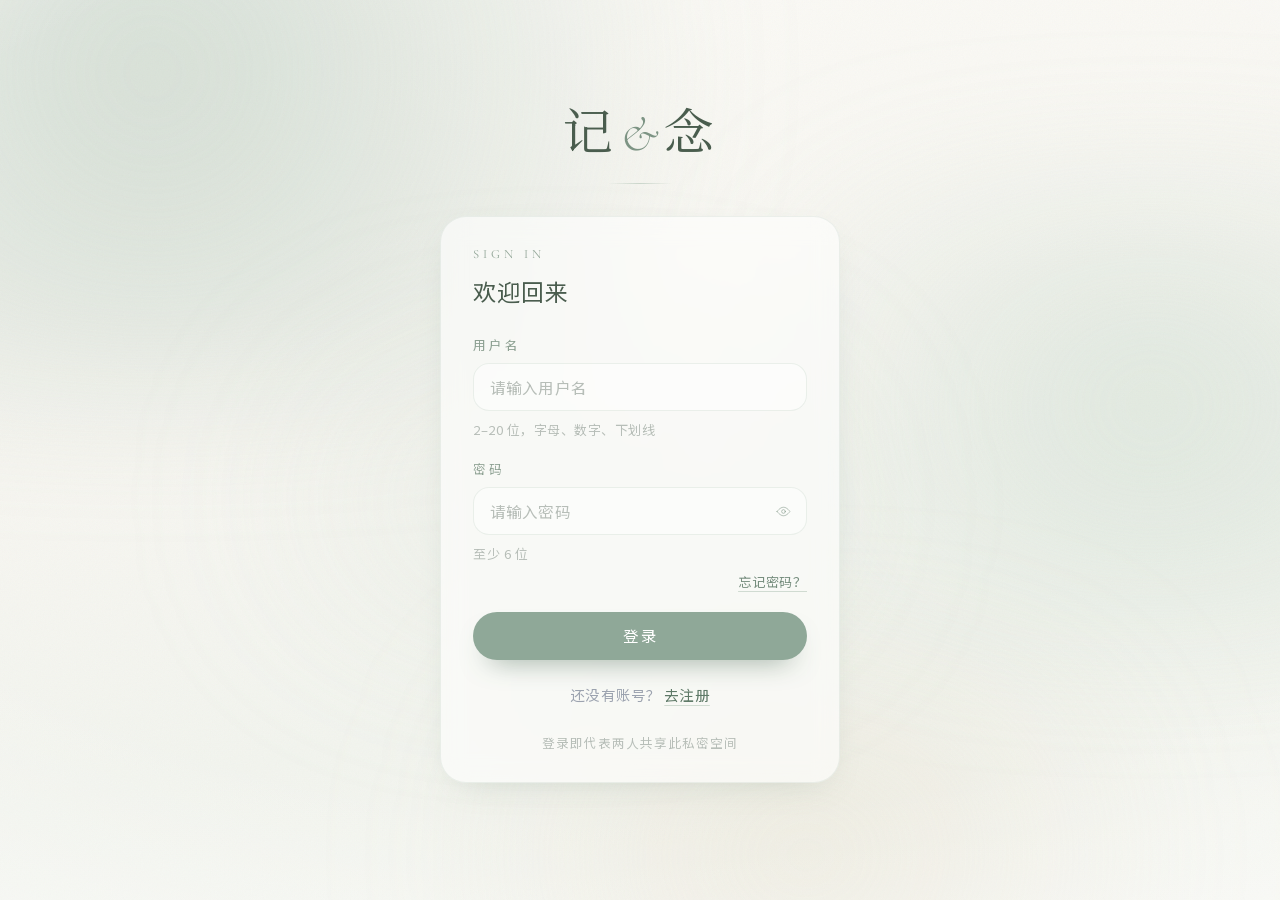
==== index.html @ 10402597 "deploy 2026-11-13 18:57:59" ====
<!doctype html>
<html lang="zh-CN">
  <head>
    <meta charset="UTF-8" />
    <meta
      name="viewport"
      content="width=device-width, initial-scale=1.0, viewport-fit=cover, maximum-scale=1.0, user-scalable=no, interactive-widget=resizes-content"
    />
    <meta name="theme-color" content="#FAF9F5" />
    <title>记念</title>

    <!-- 添加到主屏幕：安卓走 manifest，iOS 走下面三个 apple 前缀的 meta -->
    <link rel="manifest" href="./manifest.webmanifest" />
    <link rel="icon" type="image/png" sizes="64x64" href="./icons/favicon-64.png" />
    <link rel="apple-touch-icon" sizes="180x180" href="./icons/apple-touch-icon.png" />
    <meta name="apple-mobile-web-app-capable" content="yes" />
    <meta name="mobile-web-app-capable" content="yes" />
    <meta name="apple-mobile-web-app-status-bar-style" content="default" />
    <meta name="apple-mobile-web-app-title" content="记念" />
    <meta name="format-detection" content="telephone=no" />
    <script>
      // 在样式表生效前先把主题挂上，否则刷新时会先闪一下默认的雾绿
      try {
        var saved = localStorage.getItem('tyrqsl:theme:v1')
        if (saved && saved !== 'sage') document.documentElement.setAttribute('data-theme', saved)
      } catch (e) {}
    </script>
    <!-- 字体随站点一起发布，不依赖 Google Fonts（国内常被拦，被拦也只是静默退化） -->
    <link rel="stylesheet" href="./fonts/fonts.css" />
    <script type="module" crossorigin src="./assets/index-a68ZBlXm.js"></script>
    <link rel="stylesheet" crossorigin href="./assets/index-BF5G-dgR.css">
  </head>
  <body>
    <div id="root"></div>
  </body>
</html>
---- fonts/fonts.css ----
/*
 * 自托管字体 —— 这是「手机和 iPad 看起来不一样」的根治办法。
 *
 * 起因：iOS / iPadOS 自带苹方（PingFang SC）和宋体（Songti SC），
 * 安卓没有，会掉到 Roboto + 系统黑体，字形、字重、字宽全都不同；
 * 标题本来要的是宋体气质，安卓上常常落成黑体。同一份界面两种观感。
 *
 * 做法：思源黑体 / 思源宋体（Noto Sans SC / Noto Serif SC）随站点发布，
 * 但 **排在苹方、宋体之后**。于是：
 *   · iOS / iPadOS / macOS 命中系统字体 → 一个字节都不下载，观感完全不变
 *   · 安卓 / Windows 命中这两套 → 字形气质对齐苹方与宋体
 *
 * 分片：按 unicode-range 切成一百多片（Google Fonts 官方切法），
 * 浏览器只下载页面里真正用到的字所在的那几片，通常 3–8 个文件、
 * 一两百 KB，之后走缓存。不要手动合并成大文件，那样首屏反而更慢。
 *
 * 授权：SIL Open Font License 1.1。
 */

@font-face {
  font-family: 'Cormorant Garamond';
  font-style: normal;
  font-weight: 300 500;
  font-display: swap;
  src: url('./cormorant-latin.woff2') format('woff2');
  unicode-range: U+0000-00FF, U+0131, U+0152-0153, U+02BB-02BC, U+02C6, U+02DA,
    U+02DC, U+2000-206F, U+2074, U+20AC, U+2122, U+2191, U+2193, U+2212, U+2215,
    U+FEFF, U+FFFD;
}

@font-face {
  font-family: 'Cormorant Garamond';
  font-style: italic;
  font-weight: 300 500;
  font-display: swap;
  src: url('./cormorant-latin-italic.woff2') format('woff2');
  unicode-range: U+0000-00FF, U+0131, U+0152-0153, U+02BB-02BC, U+02C6, U+02DA,
    U+02DC, U+2000-206F, U+2074, U+20AC, U+2122, U+2191, U+2193, U+2212, U+2215,
    U+FEFF, U+FFFD;
}

/* ── 思源黑体：正文 ── */

@font-face {
  font-family: 'Noto Sans SC';
  font-style: normal;
  font-weight: 300 500;
  font-display: swap;
  src: url('./nssc-4.woff2') format('woff2');
  unicode-range: U+1f1e9-1f1f5, U+1f1f7-1f1ff, U+1f21a, U+1f232, U+1f234-1f237, U+1f250-1f251, U+1f300, U+1f302-1f308, U+1f30a-1f311, U+1f315, U+1f319-1f320, U+1f324, U+1f327, U+1f32a, U+1f32c-1f32d, U+1f330-1f357, U+1f359-1f37e;
}

@font-face {
  font-family: 'Noto Sans SC';
  font-style: normal;
  font-weight: 300 500;
  font-display: swap;
  src: url('./nssc-5.woff2') format('woff2');
  unicode-range: U+fee3, U+fef3, U+ff03-ff04, U+ff07, U+ff0a, U+ff17-ff19, U+ff1c-ff1d, U+ff20-ff3a, U+ff3c, U+ff3e-ff5b, U+ff5d, U+ff61-ff65, U+ff67-ff6a, U+ff6c, U+ff6f-ff78, U+ff7a-ff7d, U+ff80-ff84, U+ff86, U+ff89-ff8e, U+ff92, U+ff97-ff9b, U+ff9d-ff9f, U+ffe0-ffe4, U+ffe6, U+ffe9, U+ffeb, U+ffed, U+fffc, U+1f004, U+1f170-1f171, U+1f192-1f195, U+1f198-1f19a, U+1f1e6-1f1e8;
}

@font-face {
  font-family: 'Noto Sans SC';
  font-style: normal;
  font-weight: 300 500;
  font-display: swap;
  src: url('./nssc-6.woff2') format('woff2');
  unicode-range: U+f0a7, U+f0b2, U+f0b7, U+f0c9, U+f0d8, U+f0da, U+f0dc-f0dd, U+f0e0, U+f0e6, U+f0eb, U+f0fc, U+f101, U+f104-f105, U+f107, U+f10b, U+f11b, U+f14b, U+f18a, U+f193, U+f1d6-f1d7, U+f244, U+f27a, U+f296, U+f2ae, U+f471, U+f4b3, U+f610-f611, U+f880-f881, U+f8ec, U+f8f5, U+f8ff, U+f901, U+f90a, U+f92c-f92d, U+f934, U+f937, U+f941, U+f965, U+f967, U+f969, U+f96b, U+f96f, U+f974, U+f978-f979, U+f97e, U+f981, U+f98a, U+f98e, U+f997, U+f99c, U+f9b2, U+f9b5, U+f9ba, U+f9be, U+f9ca, U+f9d0-f9d1, U+f9dd, U+f9e0-f9e1, U+f9e4, U+f9f7, U+fa00-fa01, U+fa08, U+fa0a, U+fa11, U+fb01-fb02, U+fdfc, U+fe0e, U+fe30-fe31, U+fe33-fe44, U+fe49-fe52, U+fe54-fe57, U+fe59-fe66, U+fe68-fe6b, U+fe8e, U+fe92-fe93, U+feae, U+feb8, U+fecb-fecc, U+fee0;
}

@font-face {
  font-family: 'Noto Sans SC';
  font-style: normal;
  font-weight: 300 500;
  font-display: swap;
  src: url('./nssc-21.woff2') format('woff2');
  unicode-range: U+9f83, U+9f85-9f8d, U+9f90-9f91, U+9f94-9f96, U+9f98, U+9f9b-9f9c, U+9f9e, U+9fa0, U+9fa2, U+9ff0-9fff, U+a001, U+a007, U+a025, U+a046-a047, U+a057, U+a072, U+a078-a079, U+a083, U+a085, U+a100, U+a118, U+a132, U+a134, U+a1f4, U+a242, U+a4a6, U+a4aa, U+a4b0-a4b1, U+a4b3, U+a9c1-a9c2, U+ac00-ac01, U+ac04, U+ac08, U+ac10-ac11, U+ac13-ac16, U+ac19, U+ac1c-ac1d, U+ac24, U+ac70-ac71, U+ac74, U+ac77-ac78, U+ac80-ac81, U+ac83, U+ac8c, U+ac90, U+ac9f-aca0, U+aca8-aca9, U+acac, U+acb0, U+acbd, U+acc1, U+acc4, U+ace0-ace1, U+ace4, U+ace8, U+acf3, U+acf5, U+acfc-acfd, U+ad00, U+ad0c, U+ad11, U+ad1c, U+ad34, U+ad50, U+ad64, U+ad6c, U+ad70, U+ad74, U+ad7f, U+ad81, U+ad8c, U+adc0, U+adc8, U+addc, U+ade0, U+adf8-adf9, U+adfc, U+ae00, U+ae08-ae09, U+ae0b, U+ae30, U+ae34, U+ae38, U+ae40, U+ae4a, U+ae4c, U+ae54, U+ae68, U+aebc, U+aed8, U+af2c-af2d;
}

@font-face {
  font-family: 'Noto Sans SC';
  font-style: normal;
  font-weight: 300 500;
  font-display: swap;
  src: url('./nssc-22.woff2') format('woff2');
  unicode-range: U+9e30-9e33, U+9e35-9e3b, U+9e3e, U+9e40-9e44, U+9e46-9e4e, U+9e51, U+9e53, U+9e55-9e58, U+9e5a-9e5c, U+9e5e-9e63, U+9e66-9e6e, U+9e71, U+9e73, U+9e75, U+9e78-9e79, U+9e7c-9e7e, U+9e82, U+9e86-9e88, U+9e8b-9e8c, U+9e90-9e91, U+9e93, U+9e95, U+9e97, U+9e9d, U+9ea4-9ea5, U+9ea9-9eaa, U+9eb4-9eb5, U+9eb8-9eba, U+9ebc-9ebf, U+9ec3, U+9ec9, U+9ecd, U+9ed0, U+9ed2-9ed3, U+9ed5-9ed6, U+9ed9, U+9edc-9edd, U+9edf-9ee0, U+9ee2, U+9ee5, U+9ee7-9eea, U+9eef, U+9ef1, U+9ef3-9ef4, U+9ef6, U+9ef9, U+9efb-9efc, U+9efe, U+9f0b, U+9f0d, U+9f10, U+9f14, U+9f17, U+9f19, U+9f22, U+9f29, U+9f2c, U+9f2f, U+9f31, U+9f37, U+9f39, U+9f3d-9f3e, U+9f41, U+9f4a-9f4b, U+9f51-9f52, U+9f61-9f63, U+9f66-9f67, U+9f80-9f81;
}

@font-face {
  font-family: 'Noto Sans SC';
  font-style: normal;
  font-weight: 300 500;
  font-display: swap;
  src: url('./nssc-23.woff2') format('woff2');
  unicode-range: U+9c82-9c83, U+9c85-9c8c, U+9c8e-9c92, U+9c94-9c9b, U+9c9e-9ca3, U+9ca5-9ca7, U+9ca9, U+9cab, U+9cad-9cae, U+9cb1-9cb7, U+9cb9-9cbd, U+9cbf-9cc0, U+9cc3, U+9cc5-9cc7, U+9cc9-9cd1, U+9cd3-9cda, U+9cdc-9cdd, U+9cdf, U+9ce1-9ce3, U+9ce5, U+9ce9, U+9cee-9cef, U+9cf3-9cf4, U+9cf6, U+9cfc-9cfd, U+9d02, U+9d08-9d09, U+9d12, U+9d1b, U+9d1e, U+9d26, U+9d28, U+9d37, U+9d3b, U+9d3f, U+9d51, U+9d59, U+9d5c-9d5d, U+9d5f-9d61, U+9d6c, U+9d70, U+9d72, U+9d7a, U+9d7e, U+9d84, U+9d89, U+9d8f, U+9d92, U+9daf, U+9db4, U+9db8, U+9dbc, U+9dc4, U+9dc7, U+9dc9, U+9dd7, U+9ddf, U+9df2, U+9df9-9dfa, U+9e0a, U+9e11, U+9e1a, U+9e1e, U+9e20, U+9e22, U+9e28-9e2c, U+9e2e-9e2f;
}

@font-face {
  font-family: 'Noto Sans SC';
  font-style: normal;
  font-weight: 300 500;
  font-display: swap;
  src: url('./nssc-24.woff2') format('woff2');
  unicode-range: U+9a80, U+9a83, U+9a85, U+9a88-9a8a, U+9a8d-9a8e, U+9a90, U+9a92-9a93, U+9a95-9a96, U+9a98-9a99, U+9a9b-9aa2, U+9aa5, U+9aa7, U+9aaf-9ab1, U+9ab5-9ab6, U+9ab9-9aba, U+9ac0-9ac4, U+9ac8, U+9acb-9acc, U+9ace-9acf, U+9ad1-9ad2, U+9ad9, U+9adf, U+9ae1, U+9ae3, U+9aea-9aeb, U+9aed-9aef, U+9af4, U+9af9, U+9afb, U+9b03-9b04, U+9b06, U+9b08, U+9b0d, U+9b0f-9b10, U+9b13, U+9b18, U+9b1a, U+9b1f, U+9b22-9b23, U+9b25, U+9b27-9b28, U+9b2a, U+9b2f, U+9b31-9b32, U+9b3b, U+9b43, U+9b46-9b49, U+9b4d-9b4e, U+9b51, U+9b56, U+9b58, U+9b5a, U+9b5c, U+9b5f, U+9b61-9b62, U+9b6f, U+9b77, U+9b80, U+9b88, U+9b8b, U+9b8e, U+9b91, U+9b9f-9ba0, U+9ba8, U+9baa-9bab, U+9bad-9bae, U+9bb0-9bb1, U+9bb8, U+9bc9-9bca, U+9bd3, U+9bd6, U+9bdb, U+9be8, U+9bf0-9bf1, U+9c02, U+9c10, U+9c15, U+9c24, U+9c2d, U+9c32, U+9c39, U+9c3b, U+9c40, U+9c47-9c49, U+9c53, U+9c57, U+9c64, U+9c72, U+9c77-9c78, U+9c7b, U+9c7f-9c80;
}

@font-face {
  font-family: 'Noto Sans SC';
  font-style: normal;
  font-weight: 300 500;
  font-display: swap;
  src: url('./nssc-25.woff2') format('woff2');
  unicode-range: U+98dd, U+98e1-98e2, U+98e7-98ea, U+98ec, U+98ee-98ef, U+98f2, U+98f4, U+98fc-98fe, U+9903, U+9905, U+9908, U+990a, U+990c-990d, U+9913-9914, U+9918, U+991a-991b, U+991e, U+9921, U+9928, U+992c, U+992e, U+9935, U+9938-9939, U+993d-993e, U+9945, U+994b-994c, U+9951-9952, U+9954-9955, U+9957, U+995e, U+9963, U+9966-9969, U+996b-996c, U+996f, U+9974-9975, U+9977-9979, U+997d-997e, U+9980-9981, U+9983-9984, U+9987, U+998a-998b, U+998d-9991, U+9993-9995, U+9997-9998, U+99a5, U+99ab, U+99ad-99ae, U+99b1, U+99b3-99b4, U+99bc, U+99bf, U+99c1, U+99c3-99c6, U+99cc, U+99d0, U+99d2, U+99d5, U+99db, U+99dd, U+99e1, U+99ed, U+99f1, U+99ff, U+9a01, U+9a03-9a04, U+9a0e-9a0f, U+9a11-9a13, U+9a19, U+9a1b, U+9a28, U+9a2b, U+9a30, U+9a32, U+9a37, U+9a40, U+9a45, U+9a4a, U+9a4d-9a4e, U+9a52, U+9a55, U+9a57, U+9a5a-9a5b, U+9a5f, U+9a62, U+9a65, U+9a69, U+9a6b, U+9a6e, U+9a75, U+9a77-9a7a, U+9a7d;
}

@font-face {
  font-family: 'Noto Sans SC';
  font-style: normal;
  font-weight: 300 500;
  font-display: swap;
  src: url('./nssc-26.woff2') format('woff2');
  unicode-range: U+975b-975c, U+9763, U+9765-9766, U+976c-976d, U+9773, U+9776, U+977a, U+977c, U+9784-9785, U+978e-978f, U+9791-9792, U+9794-9795, U+9798, U+979a, U+979e, U+97a3, U+97a5-97a6, U+97a8, U+97ab-97ac, U+97ae-97af, U+97b2, U+97b4, U+97c6, U+97cb-97cc, U+97d3, U+97d8, U+97dc, U+97e1, U+97ea-97eb, U+97ee, U+97fb, U+97fe-97ff, U+9801-9803, U+9805-9806, U+9808, U+980c, U+9810-9814, U+9817-9818, U+981e, U+9820-9821, U+9824, U+9828, U+982b-982d, U+9830, U+9834, U+9838-9839, U+983c, U+9846, U+984d-984f, U+9851-9852, U+9854-9855, U+9857-9858, U+985a-985b, U+9862-9863, U+9865, U+9867, U+986b, U+986f-9871, U+9877-9878, U+987c, U+9880, U+9883, U+9885, U+9889, U+988b-988f, U+9893-9895, U+9899-989b, U+989e-989f, U+98a1-98a2, U+98a5-98a7, U+98a9, U+98af, U+98b1, U+98b6, U+98ba, U+98be, U+98c3-98c4, U+98c6-98c8, U+98cf-98d6, U+98da-98db;
}

@font-face {
  font-family: 'Noto Sans SC';
  font-style: normal;
  font-weight: 300 500;
  font-display: swap;
  src: url('./nssc-27.woff2') format('woff2');
  unicode-range: U+95c4-95ca, U+95cc-95cd, U+95d4-95d6, U+95d8, U+95e1-95e2, U+95e9, U+95f0-95f1, U+95f3, U+95f6, U+95fc, U+95fe-95ff, U+9602-9604, U+9606-960d, U+960f, U+9611-9613, U+9615-9617, U+9619-961b, U+961d, U+9621, U+9628, U+962f, U+963c-963e, U+9641-9642, U+9649, U+9654, U+965b-965f, U+9661, U+9663, U+9665, U+9667-9668, U+966c, U+9670, U+9672-9674, U+9678, U+967a, U+967d, U+9682, U+9685, U+9688, U+968a, U+968d-968e, U+9695, U+9697-9698, U+969e, U+96a0, U+96a3-96a4, U+96a8, U+96aa, U+96b0-96b1, U+96b3-96b4, U+96b7-96b9, U+96bb-96bd, U+96c9, U+96cb, U+96ce, U+96d1-96d2, U+96d6, U+96d9, U+96db-96dc, U+96de, U+96e0, U+96e3, U+96e9, U+96eb, U+96f0-96f2, U+96f9, U+96ff, U+9701-9702, U+9705, U+9708, U+970a, U+970e-970f, U+9711, U+9719, U+9727, U+972a, U+972d, U+9730, U+973d, U+9742, U+9744, U+9748-9749, U+9750-9751, U+975a;
}

@font-face {
  font-family: 'Noto Sans SC';
  font-style: normal;
  font-weight: 300 500;
  font-display: swap;
  src: url('./nssc-28.woff2') format('woff2');
  unicode-range: U+94f5, U+94f7, U+94f9, U+94fb-94fd, U+94ff, U+9503-9504, U+9506-9507, U+9509-950a, U+950d-950f, U+9511-9518, U+951a-9520, U+9522, U+9528-952d, U+9530-953a, U+953c-953f, U+9543-9546, U+9548-9550, U+9552-9555, U+9557-955b, U+955d-9568, U+956a-956d, U+9570-9574, U+9583, U+9586, U+9589, U+958e-958f, U+9591-9592, U+9594, U+9598-9599, U+959e-95a0, U+95a2-95a6, U+95a8-95b2, U+95b4, U+95b8-95c3;
}

@font-face {
  font-family: 'Noto Sans SC';
  font-style: normal;
  font-weight: 300 500;
  font-display: swap;
  src: url('./nssc-29.woff2') format('woff2');
  unicode-range: U+941c-942b, U+942d-942e, U+9432-9433, U+9435, U+9438, U+943a, U+943e, U+9444, U+944a, U+9451-9452, U+945a, U+9462-9463, U+9465, U+9470-9487, U+948a-9492, U+9494-9498, U+949a, U+949c-949d, U+94a1, U+94a3-94a4, U+94a8, U+94aa-94ad, U+94af, U+94b2, U+94b4-94ba, U+94bc-94c0, U+94c4, U+94c6-94db, U+94de-94ec, U+94ee-94f1, U+94f3;
}

@font-face {
  font-family: 'Noto Sans SC';
  font-style: normal;
  font-weight: 300 500;
  font-display: swap;
  src: url('./nssc-30.woff2') format('woff2');
  unicode-range: U+92ec-92ed, U+92f0, U+92f3, U+92f8, U+92fc, U+9304, U+9306, U+9310, U+9312, U+9315, U+9318, U+931a, U+931e, U+9320-9322, U+9324, U+9326-9329, U+932b-932c, U+932f, U+9331-9332, U+9335-9336, U+933e, U+9340-9341, U+934a-9360, U+9362-9363, U+9365-936b, U+936e, U+9375, U+937e, U+9382, U+938a, U+938c, U+938f, U+9393-9394, U+9396-9397, U+939a, U+93a2, U+93a7, U+93ac-93cd, U+93d0-93d1, U+93d6-93d8, U+93de-93df, U+93e1-93e2, U+93e4, U+93f8, U+93fb, U+93fd, U+940e-941a;
}

@font-face {
  font-family: 'Noto Sans SC';
  font-style: normal;
  font-weight: 300 500;
  font-display: swap;
  src: url('./nssc-31.woff2') format('woff2');
  unicode-range: U+9163-9164, U+9169, U+9170, U+9172, U+9174, U+9179-917a, U+917d-917e, U+9182-9183, U+9185, U+918c-918d, U+9190-9191, U+919a, U+919c, U+91a1-91a4, U+91a8, U+91aa-91af, U+91b4-91b5, U+91b8, U+91ba, U+91be, U+91c0-91c1, U+91c6, U+91c8, U+91cb, U+91d0, U+91d2, U+91d7-91d8, U+91dd, U+91e3, U+91e6-91e7, U+91ed, U+91f0, U+91f5, U+91f9, U+9200, U+9205, U+9207-920a, U+920d-920e, U+9210, U+9214-9215, U+921c, U+921e, U+9221, U+9223-9227, U+9229-922a, U+922d, U+9234-9235, U+9237, U+9239-923a, U+923c-9240, U+9244-9246, U+9249, U+924e-924f, U+9251, U+9253, U+9257, U+925b, U+925e, U+9262, U+9264-9266, U+9268, U+926c, U+926f, U+9271, U+927b, U+927e, U+9280, U+9283, U+9285-928a, U+928e, U+9291, U+9293, U+9296, U+9298, U+929c-929d, U+92a8, U+92ab-92ae, U+92b3, U+92b6-92b7, U+92b9, U+92c1, U+92c5-92c6, U+92c8, U+92cc, U+92d0, U+92d2, U+92e4, U+92ea;
}

@font-face {
  font-family: 'Noto Sans SC';
  font-style: normal;
  font-weight: 300 500;
  font-display: swap;
  src: url('./nssc-32.woff2') format('woff2');
  unicode-range: U+9004, U+900b, U+9011, U+9015-9016, U+901e, U+9021, U+9026, U+902d, U+902f, U+9031, U+9035-9036, U+9039-903a, U+9041, U+9044-9046, U+904a, U+904f-9052, U+9054-9055, U+9058-9059, U+905b-905e, U+9060-9062, U+9068-9069, U+906f, U+9072, U+9074, U+9076-907a, U+907c-907d, U+9081, U+9083, U+9085, U+9087-908b, U+908f, U+9095, U+9097, U+9099-909b, U+909d, U+90a0-90a1, U+90a8-90a9, U+90ac, U+90b0, U+90b2-90b4, U+90b6, U+90b8, U+90ba, U+90bd-90be, U+90c3-90c5, U+90c7-90c8, U+90cf-90d0, U+90d3, U+90d5, U+90d7, U+90da-90dc, U+90de, U+90e2, U+90e4, U+90e6-90e7, U+90ea-90eb, U+90ef, U+90f4-90f5, U+90f7, U+90fe-9100, U+9104, U+9109, U+910c, U+9112, U+9114-9115, U+9118, U+911c, U+911e, U+9120, U+9122-9123, U+9127, U+912d, U+912f-9132, U+9139-913a, U+9143, U+9146, U+9149-914a, U+914c, U+914e-9150, U+9154, U+9157, U+915a, U+915d-915e, U+9161-9162;
}

@font-face {
  font-family: 'Noto Sans SC';
  font-style: normal;
  font-weight: 300 500;
  font-display: swap;
  src: url('./nssc-33.woff2') format('woff2');
  unicode-range: U+8e41-8e42, U+8e47, U+8e49-8e4b, U+8e50-8e53, U+8e59-8e5a, U+8e5f-8e60, U+8e64, U+8e69, U+8e6c, U+8e70, U+8e74, U+8e76, U+8e7a-8e7c, U+8e7f, U+8e84-8e85, U+8e87, U+8e89, U+8e8b, U+8e8d, U+8e8f-8e90, U+8e94, U+8e99, U+8e9c, U+8e9e, U+8eaa, U+8eac, U+8eb0, U+8eb6, U+8ec0, U+8ec6, U+8eca-8ece, U+8ed2, U+8eda, U+8edf, U+8ee2, U+8eeb, U+8ef8, U+8efb-8efe, U+8f03, U+8f09, U+8f0b, U+8f12-8f15, U+8f1b, U+8f1d, U+8f1f, U+8f29-8f2a, U+8f2f, U+8f36, U+8f38, U+8f3b, U+8f3e-8f3f, U+8f44-8f45, U+8f49, U+8f4d-8f4e, U+8f5f, U+8f6b, U+8f6d, U+8f71-8f73, U+8f75-8f76, U+8f78-8f7a, U+8f7c, U+8f7e, U+8f81-8f82, U+8f84, U+8f87, U+8f8a-8f8b, U+8f8d-8f8f, U+8f94-8f95, U+8f97-8f9a, U+8fa6, U+8fad-8faf, U+8fb2, U+8fb5-8fb7, U+8fba-8fbc, U+8fbf, U+8fc2, U+8fcb, U+8fcd, U+8fd3, U+8fd5, U+8fd7, U+8fda, U+8fe2-8fe5, U+8fe8-8fe9, U+8fee, U+8ff3-8ff4, U+8ff8, U+8ffa;
}

@font-face {
  font-family: 'Noto Sans SC';
  font-style: normal;
  font-weight: 300 500;
  font-display: swap;
  src: url('./nssc-34.woff2') format('woff2');
  unicode-range: U+8cbd, U+8cbf-8cc4, U+8cc7-8cc8, U+8cca, U+8ccd, U+8cd1, U+8cd3, U+8cdb-8cdc, U+8cde, U+8ce0, U+8ce2-8ce4, U+8ce6-8ce8, U+8cea, U+8ced, U+8cf4, U+8cf8, U+8cfa, U+8cfc-8cfd, U+8d04-8d05, U+8d07-8d08, U+8d0a, U+8d0d, U+8d0f, U+8d13-8d14, U+8d16, U+8d1b, U+8d20, U+8d30, U+8d32-8d33, U+8d36, U+8d3b, U+8d3d, U+8d40, U+8d42-8d43, U+8d45-8d46, U+8d48-8d4a, U+8d4d, U+8d51, U+8d53, U+8d55, U+8d59, U+8d5c-8d5d, U+8d5f, U+8d61, U+8d66-8d67, U+8d6a, U+8d6d, U+8d71, U+8d73, U+8d84, U+8d90-8d91, U+8d94-8d95, U+8d99, U+8da8, U+8daf, U+8db1, U+8db5, U+8db8, U+8dba, U+8dbc, U+8dbf, U+8dc2, U+8dc4, U+8dc6, U+8dcb, U+8dce-8dcf, U+8dd6-8dd7, U+8dda-8ddb, U+8dde, U+8de1, U+8de3-8de4, U+8de9, U+8deb-8dec, U+8df0-8df1, U+8df6-8dfd, U+8e05, U+8e07, U+8e09-8e0a, U+8e0c, U+8e0e, U+8e10, U+8e14, U+8e1d-8e1f, U+8e23, U+8e26, U+8e2b-8e31, U+8e34-8e35, U+8e39-8e3a, U+8e3d, U+8e40;
}

@font-face {
  font-family: 'Noto Sans SC';
  font-style: normal;
  font-weight: 300 500;
  font-display: swap;
  src: url('./nssc-35.woff2') format('woff2');
  unicode-range: U+8b80, U+8b83, U+8b8a, U+8b8c, U+8b90, U+8b93, U+8b99-8b9a, U+8ba0, U+8ba3, U+8ba5-8ba7, U+8baa-8bac, U+8bb4-8bb5, U+8bb7, U+8bb9, U+8bc2-8bc3, U+8bc5, U+8bcb-8bcc, U+8bce-8bd0, U+8bd2-8bd4, U+8bd6, U+8bd8-8bd9, U+8bdc, U+8bdf, U+8be3-8be4, U+8be7-8be9, U+8beb-8bec, U+8bee, U+8bf0, U+8bf2-8bf3, U+8bf6, U+8bf9, U+8bfc-8bfd, U+8bff-8c00, U+8c02, U+8c04, U+8c06-8c07, U+8c0c, U+8c0f, U+8c11-8c12, U+8c14-8c1b, U+8c1d-8c21, U+8c24-8c25, U+8c27, U+8c2a-8c2c, U+8c2e-8c30, U+8c32-8c36, U+8c3f, U+8c47-8c4c, U+8c4e-8c50, U+8c54-8c56, U+8c62, U+8c68, U+8c6c, U+8c73, U+8c78, U+8c7a, U+8c82, U+8c85, U+8c89-8c8a, U+8c8d-8c8e, U+8c90, U+8c93-8c94, U+8c98, U+8c9d-8c9e, U+8ca0-8ca2, U+8ca7-8cac, U+8caf-8cb0, U+8cb3-8cb4, U+8cb6-8cb9, U+8cbb-8cbc;
}

@font-face {
  font-family: 'Noto Sans SC';
  font-style: normal;
  font-weight: 300 500;
  font-display: swap;
  src: url('./nssc-36.woff2') format('woff2');
  unicode-range: U+8a15-8a18, U+8a1a-8a1b, U+8a1d, U+8a1f, U+8a22-8a23, U+8a25, U+8a2b, U+8a2d, U+8a31, U+8a33-8a34, U+8a36-8a38, U+8a3a, U+8a3c, U+8a3e, U+8a40-8a41, U+8a46, U+8a48, U+8a50, U+8a52, U+8a54-8a55, U+8a58, U+8a5b, U+8a5d-8a63, U+8a66, U+8a69-8a6b, U+8a6d-8a6e, U+8a70, U+8a72-8a73, U+8a7a, U+8a85, U+8a87, U+8a8a, U+8a8c-8a8d, U+8a90-8a92, U+8a95, U+8a98, U+8aa0-8aa1, U+8aa3-8aa6, U+8aa8-8aa9, U+8aac-8aae, U+8ab0, U+8ab2, U+8ab8-8ab9, U+8abc, U+8abe-8abf, U+8ac7, U+8acf, U+8ad2, U+8ad6-8ad7, U+8adb-8adc, U+8adf, U+8ae1, U+8ae6-8ae8, U+8aeb, U+8aed-8aee, U+8af1, U+8af3-8af4, U+8af7-8af8, U+8afa, U+8afe, U+8b00-8b02, U+8b07, U+8b0a, U+8b0c, U+8b0e, U+8b10, U+8b17, U+8b19, U+8b1b, U+8b1d, U+8b20-8b21, U+8b26, U+8b28, U+8b2c, U+8b33, U+8b39, U+8b3e-8b3f, U+8b41, U+8b45, U+8b49, U+8b4c, U+8b4f, U+8b57-8b58, U+8b5a, U+8b5c, U+8b5e, U+8b60, U+8b6c, U+8b6f-8b70, U+8b72, U+8b74, U+8b77, U+8b7d;
}

@font-face {
  font-family: 'Noto Sans SC';
  font-style: normal;
  font-weight: 300 500;
  font-display: swap;
  src: url('./nssc-37.woff2') format('woff2');
  unicode-range: U+8882, U+8884-8886, U+8888, U+888f, U+8892-8893, U+889b, U+88a2, U+88a4, U+88a6, U+88a8, U+88aa, U+88ae, U+88b1, U+88b4, U+88b7, U+88bc, U+88c0, U+88c6-88c9, U+88ce-88cf, U+88d1-88d3, U+88d8, U+88db-88dd, U+88df, U+88e1-88e3, U+88e5, U+88e8, U+88ec, U+88f0-88f1, U+88f3-88f4, U+88fc-88fe, U+8900, U+8902, U+8906-8907, U+8909-890c, U+8912-8915, U+8918-891b, U+8921, U+8925, U+892b, U+8930, U+8932, U+8934, U+8936, U+893b, U+893d, U+8941, U+894c, U+8955-8956, U+8959, U+895c, U+895e-8960, U+8966, U+896a, U+896c, U+896f-8970, U+8972, U+897b, U+897e, U+8980, U+8983, U+8985, U+8987-8988, U+898c, U+898f, U+8993, U+8997, U+899a, U+89a1, U+89a7, U+89a9-89aa, U+89b2-89b3, U+89b7, U+89c0, U+89c7, U+89ca-89cc, U+89ce-89d1, U+89d6, U+89da, U+89dc, U+89de, U+89e5, U+89e7, U+89eb, U+89ef, U+89f1, U+89f3-89f4, U+89f8, U+89ff, U+8a01-8a03, U+8a07-8a0a, U+8a0e-8a0f, U+8a13;
}

@font-face {
  font-family: 'Noto Sans SC';
  font-style: normal;
  font-weight: 300 500;
  font-display: swap;
  src: url('./nssc-38.woff2') format('woff2');
  unicode-range: U+86f4, U+86f8-86f9, U+86fb, U+86fe, U+8703, U+8706-870a, U+870d, U+8711-8713, U+871a, U+871e, U+8722-8723, U+8725, U+8729, U+872e, U+8731, U+8734, U+8737, U+873a-873b, U+873e-8740, U+8742, U+8747-8748, U+8753, U+8755, U+8757-8758, U+875d, U+875f, U+8762-8766, U+8768, U+876e, U+8770, U+8772, U+8775, U+8778, U+877b-877e, U+8782, U+8785, U+8788, U+878b, U+8793, U+8797, U+879a, U+879e-87a0, U+87a2-87a3, U+87a8, U+87ab-87ad, U+87af, U+87b3, U+87b5, U+87bd, U+87c0, U+87c4, U+87c6, U+87ca-87cb, U+87d1-87d2, U+87db-87dc, U+87de, U+87e0, U+87e5, U+87ea, U+87ec, U+87ee, U+87f2-87f3, U+87fb, U+87fd-87fe, U+8802-8803, U+8805, U+880a-880b, U+880d, U+8813-8816, U+8819, U+881b, U+881f, U+8821, U+8823, U+8831-8832, U+8835-8836, U+8839, U+883b-883c, U+8844, U+8846, U+884a, U+884e, U+8852-8853, U+8855, U+8859, U+885b, U+885d-885e, U+8862, U+8864, U+8869-886a, U+886e-886f, U+8872, U+8879, U+887d-887f;
}

@font-face {
  font-family: 'Noto Sans SC';
  font-style: normal;
  font-weight: 300 500;
  font-display: swap;
  src: url('./nssc-39.woff2') format('woff2');
  unicode-range: U+8548, U+854e, U+8553, U+8556-8557, U+8559, U+855e, U+8561, U+8564-8565, U+8568-856a, U+856d, U+856f-8570, U+8572, U+8576, U+8579-857b, U+8580, U+8585-8586, U+8588, U+858a, U+858f, U+8591, U+8594, U+8599, U+859c, U+85a2, U+85a4, U+85a6, U+85a8-85a9, U+85ab-85ac, U+85ae, U+85b7-85b9, U+85be, U+85c1, U+85c7, U+85cd, U+85d0, U+85d3, U+85d5, U+85dc-85dd, U+85df-85e0, U+85e5-85e6, U+85e8-85ea, U+85f4, U+85f9, U+85fe-85ff, U+8602, U+8605-8607, U+860a-860b, U+8616, U+8618, U+861a, U+8627, U+8629, U+862d, U+8638, U+863c, U+863f, U+864d, U+864f, U+8652-8655, U+865b-865c, U+865f, U+8662, U+8667, U+866c, U+866e, U+8671, U+8675, U+867a-867c, U+867f, U+868b, U+868d, U+8693, U+869c-869d, U+86a1, U+86a3-86a4, U+86a7-86a9, U+86ac, U+86af-86b1, U+86b4-86b6, U+86ba, U+86c0, U+86c4, U+86c6, U+86c9-86ca, U+86cd-86d1, U+86d4, U+86d8, U+86de-86df, U+86e4, U+86e6, U+86e9, U+86ed, U+86ef-86f3;
}

@font-face {
  font-family: 'Noto Sans SC';
  font-style: normal;
  font-weight: 300 500;
  font-display: swap;
  src: url('./nssc-40.woff2') format('woff2');
  unicode-range: U+83c5, U+83c8-83c9, U+83cb, U+83d1, U+83d3-83d6, U+83d8, U+83db, U+83dd, U+83df, U+83e1, U+83e5, U+83ea-83eb, U+83f0, U+83f4, U+83f8-83f9, U+83fb, U+83fd, U+83ff, U+8401, U+8406, U+840a-840b, U+840f, U+8411, U+8418, U+841c, U+8420, U+8422-8424, U+8426, U+8429, U+842c, U+8438-8439, U+843b-843c, U+843f, U+8446-8447, U+8449, U+844e, U+8451-8452, U+8456, U+8459-845a, U+845c, U+8462, U+8466, U+846d, U+846f-8470, U+8473, U+8476-8478, U+847a, U+847d, U+8484-8485, U+8487, U+8489, U+848c, U+848e, U+8490, U+8493-8494, U+8497, U+849b, U+849e-849f, U+84a1, U+84a5, U+84a8, U+84af, U+84b4, U+84b9-84bf, U+84c1-84c2, U+84c5-84c7, U+84ca-84cb, U+84cd, U+84d0-84d1, U+84d3, U+84d6, U+84df-84e0, U+84e2-84e3, U+84e5-84e7, U+84ee, U+84f3, U+84f6, U+84fa, U+84fc, U+84ff-8500, U+850c, U+8511, U+8514-8515, U+8517-8518, U+851f, U+8523, U+8525-8526, U+8529, U+852b, U+852d, U+8532, U+8534-8535, U+8538-853a, U+853c, U+8543, U+8545;
}

@font-face {
  font-family: 'Noto Sans SC';
  font-style: normal;
  font-weight: 300 500;
  font-display: swap;
  src: url('./nssc-41.woff2') format('woff2');
  unicode-range: U+82bc, U+82be, U+82c0-82c2, U+82c4-82c8, U+82ca-82cc, U+82ce, U+82d0, U+82d2-82d3, U+82d5-82d6, U+82d8-82d9, U+82dc-82de, U+82e0-82e4, U+82e7, U+82e9-82eb, U+82ed-82ee, U+82f3-82f4, U+82f7-82f8, U+82fa-8301, U+8306-8308, U+830c-830d, U+830f, U+8311, U+8313-8315, U+8318, U+831a-831b, U+831d, U+8324, U+8327, U+832a, U+832c-832d, U+832f, U+8331-8334, U+833a-833c, U+8340, U+8343-8345, U+8347-8348, U+834a, U+834c, U+834f, U+8351, U+8356, U+8358-835c, U+835e, U+8360, U+8364-8366, U+8368-836a, U+836c-836e, U+8373, U+8378, U+837b-837d, U+837f-8380, U+8382, U+8388, U+838a-838b, U+8392, U+8394, U+8396, U+8398-8399, U+839b-839c, U+83a0, U+83a2-83a3, U+83a8-83aa, U+83ae-83b0, U+83b3-83b4, U+83b6, U+83b8, U+83ba, U+83bc-83bd, U+83bf-83c0, U+83c2;
}

@font-face {
  font-family: 'Noto Sans SC';
  font-style: normal;
  font-weight: 300 500;
  font-display: swap;
  src: url('./nssc-42.woff2') format('woff2');
  unicode-range: U+8166-8169, U+816b, U+816d, U+8171, U+8173-8174, U+8178, U+817c-817d, U+8182, U+8188, U+8191, U+8198-819b, U+81a0, U+81a3, U+81a5-81a6, U+81a9, U+81b6, U+81ba-81bb, U+81bd, U+81bf, U+81c1, U+81c3, U+81c6, U+81c9-81ca, U+81cc-81cd, U+81d1, U+81d3-81d4, U+81d8, U+81db-81dc, U+81de-81df, U+81e5, U+81e7-81e9, U+81eb-81ec, U+81ee-81ef, U+81f5, U+81f8, U+81fa, U+81fc, U+81fe, U+8200-8202, U+8204, U+8208-820a, U+820e-8210, U+8216-8218, U+821b-821c, U+8221-8224, U+8226-8228, U+822b, U+822d, U+822f, U+8232-8234, U+8237-8238, U+823a-823b, U+823e, U+8244, U+8249, U+824b, U+824f, U+8259-825a, U+825f, U+8266, U+8268, U+826e, U+8271, U+8276-8279, U+827d, U+827f, U+8283-8284, U+8288-828a, U+828d-8291, U+8293-8294, U+8296-8298, U+829f-82a1, U+82a3-82a4, U+82a7-82ab, U+82ae, U+82b0, U+82b2, U+82b4-82b6;
}

@font-face {
  font-family: 'Noto Sans SC';
  font-style: normal;
  font-weight: 300 500;
  font-display: swap;
  src: url('./nssc-43.woff2') format('woff2');
  unicode-range: U+8016, U+8018-8019, U+801c, U+801e, U+8026-802a, U+8031, U+8034-8035, U+8037, U+8043, U+804b, U+804d, U+8052, U+8056, U+8059, U+805e, U+8061, U+8068-8069, U+806e-8074, U+8076-8078, U+807c-8080, U+8082, U+8084-8085, U+8088, U+808f, U+8093, U+809c, U+809f, U+80ab, U+80ad-80ae, U+80b1, U+80b6-80b8, U+80bc-80bd, U+80c2, U+80c4, U+80ca, U+80cd, U+80d1, U+80d4, U+80d7, U+80d9-80db, U+80dd, U+80e0, U+80e4-80e5, U+80e7-80ed, U+80ef-80f1, U+80f3-80f4, U+80fc, U+8101, U+8104-8105, U+8107-8108, U+810c-810e, U+8112-8115, U+8117-8119, U+811b-811f, U+8121-8130, U+8132-8134, U+8137, U+8139, U+813f-8140, U+8142, U+8146, U+8148, U+814d-814e, U+8151, U+8153, U+8158-815a, U+815e, U+8160;
}

@font-face {
  font-family: 'Noto Sans SC';
  font-style: normal;
  font-weight: 300 500;
  font-display: swap;
  src: url('./nssc-44.woff2') format('woff2');
  unicode-range: U+7ef0-7ef2, U+7ef6, U+7efa-7efb, U+7efe, U+7f01-7f04, U+7f08, U+7f0a-7f12, U+7f17, U+7f19, U+7f1b-7f1c, U+7f1f, U+7f21-7f23, U+7f25-7f28, U+7f2a-7f33, U+7f35-7f37, U+7f3d, U+7f42, U+7f44-7f45, U+7f4c-7f4d, U+7f52, U+7f54, U+7f58-7f59, U+7f5d, U+7f5f-7f61, U+7f63, U+7f65, U+7f68, U+7f70-7f71, U+7f73-7f75, U+7f77, U+7f79, U+7f7d-7f7e, U+7f85-7f86, U+7f88-7f89, U+7f8b-7f8c, U+7f90-7f91, U+7f94-7f96, U+7f98-7f9b, U+7f9d, U+7f9f, U+7fa3, U+7fa7-7fa9, U+7fac-7fb2, U+7fb4, U+7fb6, U+7fb8, U+7fbc, U+7fbf-7fc0, U+7fc3, U+7fca, U+7fcc, U+7fce, U+7fd2, U+7fd5, U+7fd9-7fdb, U+7fdf, U+7fe3, U+7fe5-7fe7, U+7fe9, U+7feb-7fec, U+7fee-7fef, U+7ff1, U+7ff3-7ff4, U+7ff9-7ffa, U+7ffe, U+8004, U+8006, U+800b, U+800e, U+8011-8012, U+8014;
}

@font-face {
  font-family: 'Noto Sans SC';
  font-style: normal;
  font-weight: 300 500;
  font-display: swap;
  src: url('./nssc-45.woff2') format('woff2');
  unicode-range: U+7dd2, U+7dd4, U+7dd6-7dd8, U+7dda-7de0, U+7de2-7de6, U+7de8-7ded, U+7def, U+7df1-7df5, U+7df7, U+7df9, U+7dfb-7dfc, U+7dfe-7e02, U+7e04, U+7e08-7e0b, U+7e12, U+7e1b, U+7e1e, U+7e20, U+7e22-7e23, U+7e26, U+7e29, U+7e2b, U+7e2e-7e2f, U+7e31, U+7e37, U+7e39-7e3e, U+7e40, U+7e43-7e44, U+7e46-7e47, U+7e4a-7e4b, U+7e4d-7e4e, U+7e51, U+7e54-7e56, U+7e58-7e5b, U+7e5d-7e5e, U+7e61, U+7e66-7e67, U+7e69-7e6b, U+7e6d, U+7e70, U+7e73, U+7e77, U+7e79, U+7e7b-7e7d, U+7e81-7e82, U+7e8c-7e8d, U+7e8f, U+7e92-7e94, U+7e96, U+7e98, U+7e9a-7e9c, U+7e9e-7e9f, U+7ea1, U+7ea3, U+7ea5, U+7ea8-7ea9, U+7eab, U+7ead-7eae, U+7eb0, U+7ebb, U+7ebe, U+7ec0-7ec2, U+7ec9, U+7ecb-7ecc, U+7ed0, U+7ed4, U+7ed7, U+7edb, U+7ee0-7ee2, U+7ee5-7ee6, U+7ee8, U+7eeb;
}

@font-face {
  font-family: 'Noto Sans SC';
  font-style: normal;
  font-weight: 300 500;
  font-display: swap;
  src: url('./nssc-46.woff2') format('woff2');
  unicode-range: U+7ce8, U+7cec, U+7cf0, U+7cf5-7cf9, U+7cfc, U+7cfe, U+7d00, U+7d04-7d0b, U+7d0d, U+7d10-7d14, U+7d17-7d19, U+7d1b-7d1f, U+7d21, U+7d24-7d26, U+7d28-7d2a, U+7d2c-7d2e, U+7d30-7d31, U+7d33, U+7d35-7d36, U+7d38-7d3a, U+7d40, U+7d42-7d44, U+7d46, U+7d4b-7d4c, U+7d4f, U+7d51, U+7d54-7d56, U+7d58, U+7d5b-7d5c, U+7d5e, U+7d61-7d63, U+7d66, U+7d68, U+7d6a-7d6c, U+7d6f, U+7d71-7d73, U+7d75-7d77, U+7d79-7d7a, U+7d7e, U+7d81, U+7d84-7d8b, U+7d8d, U+7d8f, U+7d91, U+7d94, U+7d96, U+7d98-7d9a, U+7d9c-7da0, U+7da2, U+7da6, U+7daa-7db1, U+7db4-7db8, U+7dba-7dbf, U+7dc1, U+7dc4, U+7dc7-7dc8, U+7dca-7dcd, U+7dcf, U+7dd1;
}

@font-face {
  font-family: 'Noto Sans SC';
  font-style: normal;
  font-weight: 300 500;
  font-display: swap;
  src: url('./nssc-47.woff2') format('woff2');
  unicode-range: U+7bd3-7bd4, U+7bd9-7bda, U+7bdd, U+7be0-7be1, U+7be4-7be6, U+7be9-7bea, U+7bef, U+7bf4, U+7bf6, U+7bfc, U+7bfe, U+7c01, U+7c03, U+7c07-7c08, U+7c0a-7c0d, U+7c0f, U+7c11, U+7c15-7c16, U+7c19, U+7c1e-7c21, U+7c23-7c24, U+7c26, U+7c28-7c33, U+7c35, U+7c37-7c3b, U+7c3d-7c3e, U+7c40-7c41, U+7c43, U+7c47-7c48, U+7c4c, U+7c50, U+7c53-7c54, U+7c59, U+7c5f-7c60, U+7c63-7c65, U+7c6c, U+7c6e, U+7c72, U+7c74, U+7c79-7c7a, U+7c7c, U+7c81-7c82, U+7c84-7c85, U+7c88, U+7c8a-7c91, U+7c93-7c96, U+7c99, U+7c9b-7c9e, U+7ca0-7ca2, U+7ca6-7ca9, U+7cac, U+7caf-7cb3, U+7cb5-7cb7, U+7cba-7cbd, U+7cbf-7cc2, U+7cc5, U+7cc7-7cc9, U+7ccc-7ccd, U+7cd7, U+7cdc, U+7cde, U+7ce0, U+7ce4-7ce5, U+7ce7;
}

@font-face {
  font-family: 'Noto Sans SC';
  font-style: normal;
  font-weight: 300 500;
  font-display: swap;
  src: url('./nssc-48.woff2') format('woff2');
  unicode-range: U+7ae6, U+7af4-7af7, U+7afa-7afb, U+7afd-7b0a, U+7b0c, U+7b0e-7b0f, U+7b13, U+7b15-7b16, U+7b18-7b19, U+7b1e-7b20, U+7b22-7b25, U+7b29-7b2b, U+7b2d-7b2e, U+7b30-7b3b, U+7b3e-7b3f, U+7b41-7b42, U+7b44-7b47, U+7b4a, U+7b4c-7b50, U+7b58, U+7b5a, U+7b5c, U+7b60, U+7b66-7b67, U+7b69, U+7b6c-7b6f, U+7b72-7b76, U+7b7b-7b7d, U+7b7f, U+7b82, U+7b85, U+7b87, U+7b8b-7b96, U+7b98-7b99, U+7b9b-7b9f, U+7ba2-7ba4, U+7ba6-7bac, U+7bae-7bb0, U+7bb4, U+7bb7-7bb9, U+7bbb, U+7bc0-7bc1, U+7bc3-7bc4, U+7bc6, U+7bc8-7bcc, U+7bd1;
}

@font-face {
  font-family: 'Noto Sans SC';
  font-style: normal;
  font-weight: 300 500;
  font-display: swap;
  src: url('./nssc-49.woff2') format('woff2');
  unicode-range: U+798b-798e, U+7992, U+7994-7995, U+7997-7998, U+799a-799c, U+799f, U+79a3-79a6, U+79a8-79ac, U+79ae-79b1, U+79b3-79b5, U+79b8, U+79ba, U+79bf, U+79c2, U+79c6, U+79c8, U+79cf, U+79d5-79d6, U+79dd-79de, U+79e3, U+79e7-79e8, U+79eb, U+79ed, U+79f4, U+79f7-79f8, U+79fa, U+79fe, U+7a02-7a03, U+7a05, U+7a0a, U+7a14, U+7a17, U+7a19, U+7a1c, U+7a1e-7a1f, U+7a23, U+7a25-7a26, U+7a2c, U+7a2e, U+7a30-7a32, U+7a36-7a37, U+7a39, U+7a3c, U+7a40, U+7a42, U+7a47, U+7a49, U+7a4c-7a4f, U+7a51, U+7a55, U+7a5b, U+7a5d-7a5e, U+7a62-7a63, U+7a66, U+7a68-7a69, U+7a6b, U+7a70, U+7a78, U+7a80, U+7a85-7a88, U+7a8a, U+7a90, U+7a93-7a96, U+7a98, U+7a9b-7a9c, U+7a9e, U+7aa0-7aa1, U+7aa3, U+7aa8-7aaa, U+7aac-7ab0, U+7ab3, U+7ab8, U+7aba, U+7abd-7abf, U+7ac4-7ac5, U+7ac7-7ac8, U+7aca, U+7ad1-7ad2, U+7ada-7add, U+7ae1, U+7ae4;
}

@font-face {
  font-family: 'Noto Sans SC';
  font-style: normal;
  font-weight: 300 500;
  font-display: swap;
  src: url('./nssc-50.woff2') format('woff2');
  unicode-range: U+784c, U+784e-7854, U+7856-7857, U+7859-785a, U+7865, U+7869-786a, U+786d, U+786f, U+7876-7877, U+787c, U+787e-787f, U+7881, U+7887-7889, U+7893-7894, U+7898-789e, U+78a1, U+78a3, U+78a5, U+78a9, U+78ad, U+78b2, U+78b4, U+78b6, U+78b9-78ba, U+78bc, U+78bf, U+78c3, U+78c9, U+78cb, U+78d0-78d2, U+78d4, U+78d9-78da, U+78dc, U+78de, U+78e1, U+78e5-78e6, U+78ea, U+78ec, U+78ef, U+78f1-78f2, U+78f4, U+78fa-78fb, U+78fe, U+7901-7902, U+7905, U+7907, U+7909, U+790b-790c, U+790e, U+7910, U+7913, U+7919-791b, U+791e-791f, U+7921, U+7924, U+7926, U+792a-792b, U+7934, U+7936, U+7939, U+793b, U+793d, U+7940, U+7942-7943, U+7945-7947, U+7949-794a, U+794c, U+794e-7951, U+7953-7955, U+7957-795a, U+795c, U+795f-7960, U+7962, U+7964, U+7966-7967, U+7969, U+796b, U+796f, U+7972, U+7974, U+7979, U+797b-797c, U+797e-7980, U+7982, U+7986-7987, U+7989-798a;
}

@font-face {
  font-family: 'Noto Sans SC';
  font-style: normal;
  font-weight: 300 500;
  font-display: swap;
  src: url('./nssc-51.woff2') format('woff2');
  unicode-range: U+7722, U+7726, U+7728, U+772b-7730, U+7732-7736, U+7739-773a, U+773d-773f, U+7743, U+7746-7747, U+774c-774f, U+7751-7752, U+7758-775a, U+775c-775e, U+7762, U+7765-7766, U+7768-776a, U+776c-776d, U+7771-7772, U+777a, U+777c-777e, U+7780, U+7785, U+7787, U+778b-778d, U+778f-7791, U+7793, U+779e-77a0, U+77a2, U+77a5, U+77ad, U+77af, U+77b4-77b7, U+77bd-77c0, U+77c2, U+77c5, U+77c7, U+77cd, U+77d6-77d7, U+77d9-77da, U+77dd-77de, U+77e7, U+77ea, U+77ec, U+77ef, U+77f8, U+77fb, U+77fd-77fe, U+7800, U+7803, U+7806, U+7809, U+780f-7812, U+7815, U+7817-7818, U+781a-781f, U+7821-7823, U+7825-7827, U+7829, U+782b-7830, U+7832-7833, U+7835, U+7837, U+7839-783c, U+783e, U+7841-7844, U+7847-7849, U+784b;
}

@font-face {
  font-family: 'Noto Sans SC';
  font-style: normal;
  font-weight: 300 500;
  font-display: swap;
  src: url('./nssc-52.woff2') format('woff2');
  unicode-range: U+7613-7619, U+761b-761d, U+761f-7622, U+7625, U+7627-762a, U+762e-7630, U+7632-7635, U+7638-763a, U+763c-763d, U+763f-7640, U+7642-7643, U+7647-7648, U+764d-764e, U+7652, U+7654, U+7658, U+765a, U+765c, U+765e-765f, U+7661-7663, U+7665, U+7669, U+766c, U+766e-766f, U+7671-7673, U+7675-7676, U+7678-767a, U+767f, U+7681, U+7683, U+7688, U+768a-768c, U+768e, U+7690-7692, U+7695, U+7698, U+769a-769b, U+769d-76a0, U+76a2, U+76a4-76a7, U+76ab-76ac, U+76af-76b0, U+76b2, U+76b4-76b5, U+76ba-76bb, U+76bf, U+76c2-76c3, U+76c5, U+76c9, U+76cc-76ce, U+76dc-76de, U+76e1-76ea, U+76f1, U+76f9-76fb, U+76fd, U+76ff-7700, U+7703-7704, U+7707-7708, U+770c-770f, U+7712, U+7714, U+7716, U+7719-771b, U+771e, U+7721;
}

@font-face {
  font-family: 'Noto Sans SC';
  font-style: normal;
  font-weight: 300 500;
  font-display: swap;
  src: url('./nssc-53.woff2') format('woff2');
  unicode-range: U+750d, U+750f, U+7511, U+7513, U+7515, U+7517, U+7519, U+7521-7527, U+752a, U+752c-752d, U+752f, U+7534, U+7536, U+753a, U+753e, U+7540, U+7544, U+7547-754b, U+754d-754e, U+7550-7553, U+7556-7557, U+755a-755b, U+755d-755e, U+7560, U+7562, U+7564, U+7566-7568, U+756b-756c, U+756f-7573, U+7575, U+7579-757c, U+757e-757f, U+7581-7584, U+7587, U+7589-758e, U+7590, U+7592, U+7594, U+7596, U+7599-759a, U+759d, U+759f-75a0, U+75a3, U+75a5, U+75a8, U+75ac-75ad, U+75b0-75b1, U+75b3-75b5, U+75b8, U+75bd, U+75c1-75c4, U+75c8-75ca, U+75cc-75cd, U+75d4, U+75d6, U+75d9, U+75de, U+75e0, U+75e2-75e4, U+75e6-75ea, U+75f1-75f3, U+75f7, U+75f9-75fa, U+75fc, U+75fe-7601, U+7603, U+7605-7606, U+7608-760e, U+7610-7612;
}

@font-face {
  font-family: 'Noto Sans SC';
  font-style: normal;
  font-weight: 300 500;
  font-display: swap;
  src: url('./nssc-54.woff2') format('woff2');
  unicode-range: U+73f0, U+73f2, U+73f4-73f5, U+73f7, U+73f9-73fa, U+73fc-73fd, U+73ff-7402, U+7404, U+7407-7408, U+740a-740f, U+7418, U+741a-741c, U+741e, U+7424-7425, U+7428-7429, U+742c-7430, U+7432, U+7435-7436, U+7438-743b, U+743e-7441, U+7443-7446, U+7448, U+744a-744b, U+7452, U+7457, U+745b, U+745d, U+7460, U+7462-7465, U+7467-746a, U+746d, U+746f, U+7471, U+7473-7474, U+7477, U+747a, U+747e, U+7481-7482, U+7484, U+7486, U+7488-748b, U+748e-748f, U+7493, U+7498, U+749a, U+749c-74a0, U+74a3, U+74a6, U+74a9-74aa, U+74ae, U+74b0-74b2, U+74b6, U+74b8-74ba, U+74bd, U+74bf, U+74c1, U+74c3, U+74c5, U+74c8, U+74ca, U+74cc, U+74cf, U+74d1-74d2, U+74d4-74d5, U+74d8-74db, U+74de-74e0, U+74e2, U+74e4-74e5, U+74e7-74e9, U+74ee-74ef, U+74f4, U+74ff, U+7501, U+7503, U+7505, U+7508;
}

@font-face {
  font-family: 'Noto Sans SC';
  font-style: normal;
  font-weight: 300 500;
  font-display: swap;
  src: url('./nssc-55.woff2') format('woff2');
  unicode-range: U+72e6, U+72e8, U+72ef-72f0, U+72f2-72f4, U+72f6-72f7, U+72f9-72fb, U+72fd, U+7300-7304, U+7307, U+730a-730c, U+7313-7317, U+731d-7322, U+7327, U+7329, U+732c-732d, U+7330-7331, U+7333, U+7335-7337, U+7339, U+733d-733e, U+7340, U+7342, U+7344-7345, U+734a, U+734d-7350, U+7352, U+7355, U+7357, U+7359, U+735f-7360, U+7362-7363, U+7365, U+7368, U+736c-736d, U+736f-7370, U+7372, U+7374-7376, U+7378, U+737a-737b, U+737d-737e, U+7382-7383, U+7386, U+7388, U+738a, U+738c-7393, U+7395, U+7397-739a, U+739c, U+739e, U+73a0-73a3, U+73a5-73a8, U+73aa, U+73ad, U+73b1, U+73b3, U+73b6-73b7, U+73b9, U+73c2, U+73c5-73c9, U+73cc, U+73ce-73d0, U+73d2, U+73d6, U+73d9, U+73db-73de, U+73e3, U+73e5-73ea, U+73ee-73ef;
}

@font-face {
  font-family: 'Noto Sans SC';
  font-style: normal;
  font-weight: 300 500;
  font-display: swap;
  src: url('./nssc-56.woff2') format('woff2');
  unicode-range: U+71a8, U+71af, U+71b1-71bc, U+71be, U+71c1-71c2, U+71c4, U+71c8-71cb, U+71ce-71d0, U+71d2, U+71d4, U+71d9-71da, U+71dc, U+71df-71e0, U+71e6-71e8, U+71ea, U+71ed-71ee, U+71f4, U+71f6, U+71f9, U+71fb-71fc, U+71ff-7200, U+7207, U+720c-720d, U+7210, U+7216, U+721a-721e, U+7223, U+7228, U+722b, U+722d-722e, U+7230, U+7232, U+723a-723c, U+723e-7242, U+7246, U+724b, U+724d-724e, U+7252, U+7256, U+7258, U+725a, U+725c-725d, U+7260, U+7264-7266, U+726a, U+726c, U+726e-726f, U+7271, U+7273-7274, U+7278, U+727b, U+727d-727e, U+7281-7282, U+7284, U+7287, U+728a, U+728d, U+728f, U+7292, U+729b, U+729f-72a0, U+72a7, U+72ad-72ae, U+72b0-72b5, U+72b7-72b8, U+72ba-72be, U+72c0-72c1, U+72c3, U+72c5-72c6, U+72c8, U+72cc-72ce, U+72d2, U+72d6, U+72db, U+72dd-72df, U+72e1, U+72e5;
}

@font-face {
  font-family: 'Noto Sans SC';
  font-style: normal;
  font-weight: 300 500;
  font-display: swap;
  src: url('./nssc-57.woff2') format('woff2');
  unicode-range: U+700b, U+700d, U+7015, U+7018, U+701b, U+701d-701f, U+7023, U+7026-7028, U+702c, U+702e-7030, U+7035, U+7037, U+7039-703a, U+703c-703e, U+7044, U+7049-704b, U+704f, U+7051, U+7058, U+705a, U+705c-705e, U+7061, U+7064, U+7066, U+706c, U+707d, U+7080-7081, U+7085-7086, U+708a, U+708f, U+7091, U+7094-7095, U+7098-7099, U+709c-709d, U+709f, U+70a4, U+70a9-70aa, U+70af-70b2, U+70b4-70b7, U+70bb, U+70c0, U+70c3, U+70c7, U+70cb, U+70ce-70cf, U+70d4, U+70d9-70da, U+70dc-70dd, U+70e0, U+70e9, U+70ec, U+70f7, U+70fa, U+70fd, U+70ff, U+7104, U+7108-7109, U+710c, U+7110, U+7113-7114, U+7116-7118, U+711c, U+711e, U+7120, U+712e-712f, U+7131, U+713c, U+7142, U+7144-7147, U+7149-714b, U+7150, U+7152, U+7155-7156, U+7159-715a, U+715c, U+7161, U+7165-7166, U+7168-7169, U+716d, U+7173-7174, U+7176, U+7178, U+717a, U+717d, U+717f-7180, U+7184, U+7186-7188, U+7192, U+7198, U+719c, U+71a0, U+71a4-71a5;
}

@font-face {
  font-family: 'Noto Sans SC';
  font-style: normal;
  font-weight: 300 500;
  font-display: swap;
  src: url('./nssc-58.woff2') format('woff2');
  unicode-range: U+6ed9, U+6edb, U+6edd, U+6edf-6ee0, U+6ee2, U+6ee6, U+6eea, U+6eec, U+6eee-6eef, U+6ef2-6ef3, U+6ef7-6efa, U+6efe, U+6f01, U+6f03, U+6f08-6f09, U+6f15-6f16, U+6f19, U+6f22-6f25, U+6f28-6f2a, U+6f2c-6f2d, U+6f2f, U+6f32, U+6f36-6f38, U+6f3f, U+6f43-6f46, U+6f48, U+6f4b, U+6f4e-6f4f, U+6f51, U+6f54-6f57, U+6f59-6f5b, U+6f5e-6f5f, U+6f61, U+6f64-6f67, U+6f69-6f6c, U+6f6f-6f72, U+6f74-6f76, U+6f78-6f7e, U+6f80-6f83, U+6f86, U+6f89, U+6f8b-6f8d, U+6f90, U+6f92, U+6f94, U+6f97-6f98, U+6f9b, U+6fa3-6fa5, U+6fa7, U+6faa, U+6faf, U+6fb1, U+6fb4, U+6fb6, U+6fb9, U+6fc1-6fcb, U+6fd1-6fd3, U+6fd5, U+6fdb, U+6fde-6fe1, U+6fe4, U+6fe9, U+6feb-6fec, U+6fee-6ff1, U+6ffa, U+6ffe, U+7005-7006, U+7009;
}

@font-face {
  font-family: 'Noto Sans SC';
  font-style: normal;
  font-weight: 300 500;
  font-display: swap;
  src: url('./nssc-59.woff2') format('woff2');
  unicode-range: U+6dc3, U+6dc5-6dc6, U+6dc9, U+6dcc, U+6dcf, U+6dd2-6dd3, U+6dd6, U+6dd9-6dde, U+6de0, U+6de4, U+6de6, U+6de8-6dea, U+6dec, U+6def-6df0, U+6df5-6df6, U+6df8, U+6dfa, U+6dfc, U+6e03-6e04, U+6e07-6e09, U+6e0b-6e0c, U+6e0e, U+6e11, U+6e13, U+6e15-6e16, U+6e19-6e1b, U+6e1e-6e1f, U+6e22, U+6e25-6e27, U+6e2b-6e2c, U+6e36-6e37, U+6e39-6e3a, U+6e3c-6e41, U+6e44-6e45, U+6e47, U+6e49-6e4b, U+6e4d-6e4e, U+6e51, U+6e53-6e55, U+6e5c-6e5f, U+6e61-6e63, U+6e65-6e67, U+6e6a-6e6b, U+6e6d-6e70, U+6e72-6e74, U+6e76-6e78, U+6e7c, U+6e80-6e82, U+6e86-6e87, U+6e89, U+6e8d, U+6e8f, U+6e96, U+6e98, U+6e9d-6e9f, U+6ea1, U+6ea5-6ea7, U+6eab, U+6eb1-6eb2, U+6eb4, U+6eb7, U+6ebb-6ebd, U+6ebf-6ec6, U+6ec8-6ec9, U+6ecc, U+6ecf-6ed0, U+6ed3-6ed4, U+6ed7-6ed8;
}

@font-face {
  font-family: 'Noto Sans SC';
  font-style: normal;
  font-weight: 300 500;
  font-display: swap;
  src: url('./nssc-60.woff2') format('woff2');
  unicode-range: U+6cb1-6cb2, U+6cb4-6cb5, U+6cb7, U+6cba, U+6cbc-6cbd, U+6cc1-6cc3, U+6cc5-6cc7, U+6cd0-6cd4, U+6cd6-6cd7, U+6cd9-6cda, U+6cde-6ce0, U+6ce4, U+6ce6, U+6ce9, U+6ceb-6cef, U+6cf1-6cf2, U+6cf6-6cf7, U+6cfa, U+6cfe, U+6d03-6d05, U+6d07-6d08, U+6d0a, U+6d0c, U+6d0e-6d11, U+6d13-6d14, U+6d16, U+6d18-6d1a, U+6d1c, U+6d1f, U+6d22-6d23, U+6d26-6d29, U+6d2b, U+6d2e-6d30, U+6d33, U+6d35-6d36, U+6d38-6d3a, U+6d3c, U+6d3f, U+6d42-6d44, U+6d48-6d49, U+6d4d, U+6d50, U+6d52, U+6d54, U+6d56-6d58, U+6d5a-6d5c, U+6d5e, U+6d60-6d61, U+6d63-6d65, U+6d67, U+6d6c-6d6d, U+6d6f, U+6d75, U+6d7b-6d7d, U+6d87, U+6d8a, U+6d8e, U+6d90-6d9a, U+6d9c-6da0, U+6da2-6da3, U+6da7, U+6daa-6dac, U+6dae, U+6db3-6db4, U+6db6, U+6db8, U+6dbc, U+6dbf, U+6dc2;
}

@font-face {
  font-family: 'Noto Sans SC';
  font-style: normal;
  font-weight: 300 500;
  font-display: swap;
  src: url('./nssc-61.woff2') format('woff2');
  unicode-range: U+6b83-6b86, U+6b89, U+6b8d, U+6b91-6b93, U+6b95, U+6b97-6b98, U+6b9a-6b9b, U+6b9e, U+6ba1-6ba4, U+6ba9-6baa, U+6bad, U+6baf-6bb0, U+6bb2-6bb3, U+6bba-6bbd, U+6bc0, U+6bc2, U+6bc6, U+6bca-6bcc, U+6bce, U+6bd0-6bd1, U+6bd3, U+6bd6-6bd8, U+6bda, U+6be1, U+6be6, U+6bec, U+6bf1, U+6bf3-6bf5, U+6bf9, U+6bfd, U+6c05-6c08, U+6c0d, U+6c10, U+6c15-6c1a, U+6c21, U+6c23-6c26, U+6c29-6c2d, U+6c30-6c33, U+6c35-6c37, U+6c39-6c3a, U+6c3c-6c3f, U+6c46, U+6c4a-6c4c, U+6c4e-6c50, U+6c54, U+6c56, U+6c59-6c5c, U+6c5e, U+6c63, U+6c67-6c69, U+6c6b, U+6c6d, U+6c6f, U+6c72-6c74, U+6c78-6c7a, U+6c7c, U+6c84-6c87, U+6c8b-6c8c, U+6c8f, U+6c91, U+6c93-6c96, U+6c98, U+6c9a, U+6c9d, U+6ca2-6ca4, U+6ca8-6ca9, U+6cac-6cae;
}

@font-face {
  font-family: 'Noto Sans SC';
  font-style: normal;
  font-weight: 300 500;
  font-display: swap;
  src: url('./nssc-62.woff2') format('woff2');
  unicode-range: U+69fe-6a01, U+6a06, U+6a09, U+6a0b, U+6a11, U+6a13, U+6a17-6a19, U+6a1b, U+6a1e, U+6a23, U+6a28-6a29, U+6a2b, U+6a2f-6a30, U+6a35, U+6a38-6a40, U+6a46-6a48, U+6a4a-6a4b, U+6a4e, U+6a50, U+6a52, U+6a5b, U+6a5e, U+6a62, U+6a65-6a67, U+6a6b, U+6a79, U+6a7c, U+6a7e-6a7f, U+6a84, U+6a86, U+6a8e, U+6a90-6a91, U+6a94, U+6a97, U+6a9c, U+6a9e, U+6aa0, U+6aa2, U+6aa4, U+6aa9, U+6aab, U+6aae-6ab0, U+6ab2-6ab3, U+6ab5, U+6ab7-6ab8, U+6aba-6abb, U+6abd, U+6abf, U+6ac2-6ac4, U+6ac6, U+6ac8, U+6acc, U+6ace, U+6ad2-6ad3, U+6ad8-6adc, U+6adf-6ae0, U+6ae4-6ae5, U+6ae7-6ae8, U+6afb, U+6b04-6b05, U+6b0d-6b13, U+6b16-6b17, U+6b19, U+6b24-6b25, U+6b2c, U+6b37-6b39, U+6b3b, U+6b3d, U+6b43, U+6b46, U+6b4e, U+6b50, U+6b53-6b54, U+6b58-6b59, U+6b5b, U+6b60, U+6b69, U+6b6d, U+6b6f-6b70, U+6b73-6b74, U+6b77-6b7a, U+6b80-6b82;
}

@font-face {
  font-family: 'Noto Sans SC';
  font-style: normal;
  font-weight: 300 500;
  font-display: swap;
  src: url('./nssc-63.woff2') format('woff2');
  unicode-range: U+68d3, U+68d7, U+68dd, U+68df, U+68e1, U+68e3-68e4, U+68e6-68ed, U+68ef-68f0, U+68f2, U+68f4, U+68f6-68f7, U+68f9, U+68fb-68fd, U+68ff-6902, U+6906-6908, U+690b, U+6910, U+691a-691c, U+691f-6920, U+6924-6925, U+692a, U+692d, U+6934, U+6939, U+693c-6945, U+694a-694b, U+6952-6954, U+6957, U+6959, U+695b, U+695d, U+695f, U+6962-6964, U+6966, U+6968-696c, U+696e-696f, U+6971, U+6973-6974, U+6978-6979, U+697d, U+697f-6980, U+6985, U+6987-698a, U+698d-698e, U+6994-6999, U+699b, U+69a3-69a4, U+69a6-69a7, U+69ab, U+69ad-69ae, U+69b1, U+69b7, U+69bb-69bc, U+69c1, U+69c3-69c5, U+69c7, U+69ca-69ce, U+69d0-69d1, U+69d3-69d4, U+69d7-69da, U+69e0, U+69e4, U+69e6, U+69ec-69ed, U+69f1-69f3, U+69f8, U+69fa-69fc;
}

@font-face {
  font-family: 'Noto Sans SC';
  font-style: normal;
  font-weight: 300 500;
  font-display: swap;
  src: url('./nssc-64.woff2') format('woff2');
  unicode-range: U+678b-678d, U+678f, U+6792-6793, U+6796, U+6798, U+679e-67a1, U+67a5, U+67a7-67a9, U+67ac-67ad, U+67b0-67b1, U+67b3, U+67b5, U+67b7, U+67b9, U+67bb-67bc, U+67c0-67c1, U+67c3, U+67c5-67ca, U+67d1-67d2, U+67d7-67d9, U+67dd-67df, U+67e2-67e4, U+67e6-67e9, U+67f0, U+67f5, U+67f7-67f8, U+67fa-67fb, U+67fd-67fe, U+6800-6801, U+6803-6804, U+6806, U+6809-680a, U+680c, U+680e, U+6812, U+681d-681f, U+6822, U+6824-6829, U+682b-682d, U+6831-6835, U+683b, U+683e, U+6840-6841, U+6844-6845, U+6849, U+684e, U+6853, U+6855-6856, U+685c-685d, U+685f-6862, U+6864, U+6866-6868, U+686b, U+686f, U+6872, U+6874, U+6877, U+687f, U+6883, U+6886, U+688f, U+689b, U+689f-68a0, U+68a2-68a3, U+68b1, U+68b6, U+68b9-68ba, U+68bc-68bf, U+68c1-68c4, U+68c6, U+68c8, U+68ca, U+68cc, U+68d0-68d1;
}

@font-face {
  font-family: 'Noto Sans SC';
  font-style: normal;
  font-weight: 300 500;
  font-display: swap;
  src: url('./nssc-65.woff2') format('woff2');
  unicode-range: U+6631, U+6633-6634, U+6636, U+663a-663b, U+663d, U+6641, U+6644-6645, U+6649, U+664c, U+664f, U+6654, U+6659, U+665b, U+665d-665e, U+6660-6667, U+6669, U+666b-666c, U+6671, U+6673, U+6677-6679, U+667c, U+6680-6681, U+6684-6685, U+6688-6689, U+668b-668e, U+6690, U+6692, U+6695, U+6698, U+669a, U+669d, U+669f-66a0, U+66a2-66a3, U+66a6, U+66aa-66ab, U+66b1-66b2, U+66b5, U+66b8-66b9, U+66bb, U+66be, U+66c1, U+66c6-66c9, U+66cc, U+66d5-66d8, U+66da-66dc, U+66de-66e2, U+66e8-66ea, U+66ec, U+66f1, U+66f3, U+66f7, U+66fa, U+66fd, U+6702, U+6705, U+670a, U+670f-6710, U+6713, U+6715, U+6719, U+6722-6723, U+6725-6727, U+6729, U+672d-672e, U+6732-6733, U+6736, U+6739, U+673b, U+673f, U+6744, U+6748, U+674c-674d, U+6753, U+6755, U+6762, U+6767, U+6769-676c, U+676e, U+6772-6773, U+6775, U+6777, U+677a-677d, U+6782-6783, U+6787, U+678a;
}

@font-face {
  font-family: 'Noto Sans SC';
  font-style: normal;
  font-weight: 300 500;
  font-display: swap;
  src: url('./nssc-66.woff2') format('woff2');
  unicode-range: U+64f1-64f2, U+64f4, U+64f7-64f8, U+64fa, U+64fc, U+64fe-64ff, U+6503, U+6509, U+650f, U+6514, U+6518, U+651c-651e, U+6522-6525, U+652a-652c, U+652e, U+6530-6532, U+6534-6535, U+6537-6538, U+653a, U+653c-653d, U+6542, U+6549-654b, U+654d-654e, U+6553-6555, U+6557-6558, U+655d, U+6564, U+6569, U+656b, U+656d-656f, U+6571, U+6573, U+6575-6576, U+6578-657e, U+6581-6583, U+6585-6586, U+6589, U+658e-658f, U+6592-6593, U+6595-6596, U+659b, U+659d, U+659f-65a1, U+65a3, U+65ab-65ac, U+65b2, U+65b6-65b7, U+65ba-65bb, U+65be-65c0, U+65c2-65c4, U+65c6-65c8, U+65cc, U+65ce, U+65d0, U+65d2-65d3, U+65d6, U+65db, U+65dd, U+65e1, U+65e3, U+65ee-65f0, U+65f3-65f5, U+65f8, U+65fb-65fc, U+65fe-6600, U+6603, U+6607, U+6609, U+660b, U+6610-6611, U+6619-661a, U+661c-661e, U+6621, U+6624, U+6626, U+662a-662c, U+662e, U+6630;
}

@font-face {
  font-family: 'Noto Sans SC';
  font-style: normal;
  font-weight: 300 500;
  font-display: swap;
  src: url('./nssc-67.woff2') format('woff2');
  unicode-range: U+63b8-63bc, U+63be, U+63c0, U+63c3-63c4, U+63c6, U+63c8, U+63cd-63ce, U+63d1, U+63d6, U+63da-63db, U+63de, U+63e0, U+63e3, U+63e9-63ea, U+63ee, U+63f2, U+63f5-63fa, U+63fc, U+63fe-6400, U+6406, U+640b-640d, U+6410, U+6414, U+6416-6417, U+641b, U+6420-6423, U+6425-6428, U+642a, U+6431-6432, U+6434-6437, U+643d-6442, U+6445, U+6448, U+6450-6452, U+645b-645f, U+6462, U+6465, U+6468, U+646d, U+646f-6471, U+6473, U+6477, U+6479-647d, U+6482-6485, U+6487-6488, U+648c, U+6490, U+6493, U+6496-649a, U+649d, U+64a0, U+64a5, U+64ab-64ac, U+64b1-64b7, U+64b9-64bb, U+64be-64c1, U+64c4, U+64c7, U+64c9-64cb, U+64d0, U+64d4, U+64d7-64d8, U+64da, U+64de, U+64e0-64e2, U+64e4, U+64e9, U+64ec, U+64f0;
}

@font-face {
  font-family: 'Noto Sans SC';
  font-style: normal;
  font-weight: 300 500;
  font-display: swap;
  src: url('./nssc-68.woff2') format('woff2');
  unicode-range: U+622c, U+622e-6230, U+6232, U+6238, U+623b, U+623d-623e, U+6243, U+6246, U+6248-6249, U+624c, U+6255, U+6259, U+625e, U+6260-6261, U+6265-6266, U+626a, U+6271, U+627a, U+627c-627d, U+6283, U+6286, U+6289, U+628e, U+6294, U+629c, U+629e-629f, U+62a1, U+62a8, U+62ba-62bb, U+62bf, U+62c2, U+62c4, U+62c8, U+62ca-62cb, U+62cf, U+62d1, U+62d7, U+62d9-62da, U+62dd, U+62e0-62e1, U+62e3-62e4, U+62e7, U+62eb, U+62ee, U+62f0, U+62f4-62f6, U+6308, U+630a-630e, U+6310, U+6312-6313, U+6317, U+6319, U+631b, U+631d-631f, U+6322, U+6326, U+6329, U+6331-6332, U+6334-6337, U+6339, U+633b-633c, U+633e-6340, U+6343, U+6347, U+634b-634e, U+6354, U+635c-635d, U+6368-6369, U+636d, U+636f-6372, U+6376, U+637a-637b, U+637d, U+6382-6383, U+6387, U+638a-638b, U+638d-638e, U+6391, U+6393-6397, U+6399, U+639b, U+639e-639f, U+63a1, U+63a3-63a4, U+63ac-63ae, U+63b1-63b5;
}

@font-face {
  font-family: 'Noto Sans SC';
  font-style: normal;
  font-weight: 300 500;
  font-display: swap;
  src: url('./nssc-69.woff2') format('woff2');
  unicode-range: U+60ed-60ee, U+60f0-60f1, U+60f4, U+60f6, U+60fa, U+6100, U+6106, U+610d-610e, U+6112, U+6114-6115, U+6119, U+611c, U+6120, U+6122-6123, U+6126, U+6128-6130, U+6136-6137, U+613a, U+613d-613e, U+6144, U+6146-6147, U+614a-614b, U+6151, U+6153, U+6158, U+615a, U+615c-615d, U+615f, U+6161, U+6163-6165, U+616b-616c, U+616e, U+6171, U+6173-6177, U+617e, U+6182, U+6187, U+618a, U+618d-618e, U+6190-6191, U+6194, U+6199-619a, U+619c, U+619f, U+61a1, U+61a3-61a4, U+61a7-61a9, U+61ab-61ad, U+61b2-61b3, U+61b5-61b7, U+61ba-61bb, U+61bf, U+61c3-61c4, U+61c6-61c7, U+61c9-61cb, U+61d0-61d1, U+61d3-61d4, U+61d7, U+61da, U+61df-61e1, U+61e6, U+61ee, U+61f0, U+61f2, U+61f6-61f8, U+61fa, U+61fc-61fe, U+6200, U+6206-6207, U+6209, U+620b, U+620d-620e, U+6213-6215, U+6217, U+6219, U+621b-6223, U+6225-6226;
}

@font-face {
  font-family: 'Noto Sans SC';
  font-style: normal;
  font-weight: 300 500;
  font-display: swap;
  src: url('./nssc-70.woff2') format('woff2');
  unicode-range: U+5fc4, U+5fc9, U+5fcb, U+5fce-5fd6, U+5fda-5fde, U+5fe1-5fe2, U+5fe4-5fe5, U+5fea, U+5fed-5fee, U+5ff1-5ff3, U+5ff6, U+5ff8, U+5ffb, U+5ffe-5fff, U+6002-6006, U+600a, U+600d, U+600f, U+6014, U+6019, U+601b, U+6020, U+6023, U+6026, U+6029, U+602b, U+602e-602f, U+6031, U+6033, U+6035, U+6039, U+603f, U+6041-6043, U+6046, U+604f, U+6053-6054, U+6058-605b, U+605d-605e, U+6060, U+6063, U+6065, U+6067, U+606a-606c, U+6075, U+6078-6079, U+607b, U+607d, U+607f, U+6083, U+6085-6087, U+608a, U+608c, U+608e-608f, U+6092-6093, U+6095-6097, U+609b-609d, U+60a2, U+60a7, U+60a9-60ab, U+60ad, U+60af-60b1, U+60b3-60b6, U+60b8, U+60bb, U+60bd-60be, U+60c0-60c3, U+60c6-60c9, U+60cb, U+60ce, U+60d3-60d4, U+60d7-60db, U+60dd, U+60e1-60e4, U+60e6, U+60ea, U+60ec;
}

@font-face {
  font-family: 'Noto Sans SC';
  font-style: normal;
  font-weight: 300 500;
  font-display: swap;
  src: url('./nssc-71.woff2') format('woff2');
  unicode-range: U+5e98, U+5e9b, U+5e9d, U+5ea0-5ea5, U+5ea8, U+5eab, U+5eaf, U+5eb3, U+5eb5-5eb6, U+5eb9, U+5ebe, U+5ec1-5ec3, U+5ec6, U+5ec8, U+5ecb-5ecc, U+5ed1-5ed2, U+5ed4, U+5ed9-5edb, U+5edd, U+5edf-5ee0, U+5ee2-5ee3, U+5ee8, U+5eea, U+5eec, U+5eef-5ef0, U+5ef3-5ef4, U+5ef8, U+5efb-5efc, U+5efe-5eff, U+5f01, U+5f07, U+5f0b-5f0e, U+5f10-5f12, U+5f14, U+5f1a, U+5f22, U+5f28-5f29, U+5f2c-5f2d, U+5f35-5f36, U+5f38, U+5f3b-5f43, U+5f45-5f4a, U+5f4c-5f4e, U+5f50, U+5f54, U+5f56-5f59, U+5f5b-5f5f, U+5f61, U+5f63, U+5f65, U+5f67-5f68, U+5f6b, U+5f6e-5f6f, U+5f72-5f78, U+5f7a, U+5f7e-5f7f, U+5f82-5f83, U+5f87, U+5f89-5f8a, U+5f8d, U+5f91, U+5f93, U+5f95, U+5f98-5f99, U+5f9c, U+5f9e, U+5fa0, U+5fa6-5fa9, U+5fac-5fad, U+5faf, U+5fb3-5fb5, U+5fb9, U+5fbc;
}

@font-face {
  font-family: 'Noto Sans SC';
  font-style: normal;
  font-weight: 300 500;
  font-display: swap;
  src: url('./nssc-72.woff2') format('woff2');
  unicode-range: U+5d26-5d27, U+5d2e-5d34, U+5d3c-5d3e, U+5d41-5d44, U+5d46-5d48, U+5d4a-5d4b, U+5d4e, U+5d50, U+5d52, U+5d55-5d58, U+5d5a-5d5d, U+5d68-5d69, U+5d6b-5d6c, U+5d6f, U+5d74, U+5d7f, U+5d82-5d89, U+5d8b-5d8c, U+5d8f, U+5d92-5d93, U+5d99, U+5d9d, U+5db2, U+5db6-5db7, U+5dba, U+5dbc-5dbd, U+5dc2-5dc3, U+5dc6-5dc7, U+5dc9, U+5dcc, U+5dd2, U+5dd4, U+5dd6-5dd8, U+5ddb-5ddc, U+5de3, U+5ded, U+5def, U+5df3, U+5df6, U+5dfa-5dfd, U+5dff-5e00, U+5e07, U+5e0f, U+5e11, U+5e13-5e14, U+5e19-5e1b, U+5e22, U+5e25, U+5e28, U+5e2a, U+5e2f-5e31, U+5e33-5e34, U+5e36, U+5e39-5e3c, U+5e3e, U+5e40, U+5e44, U+5e46-5e48, U+5e4c, U+5e4f, U+5e53-5e54, U+5e57, U+5e59, U+5e5b, U+5e5e-5e5f, U+5e61, U+5e63, U+5e6a-5e6b, U+5e75, U+5e77, U+5e79-5e7a, U+5e7e, U+5e80-5e81, U+5e83, U+5e85, U+5e87, U+5e8b, U+5e91-5e92, U+5e96;
}

@font-face {
  font-family: 'Noto Sans SC';
  font-style: normal;
  font-weight: 300 500;
  font-display: swap;
  src: url('./nssc-73.woff2') format('woff2');
  unicode-range: U+5bec, U+5bee-5bf0, U+5bf2-5bf3, U+5bf5-5bf6, U+5bfe, U+5c02-5c03, U+5c05, U+5c07-5c09, U+5c0b-5c0c, U+5c0e, U+5c10, U+5c12-5c13, U+5c15, U+5c17, U+5c19, U+5c1b-5c1c, U+5c1e-5c1f, U+5c22, U+5c25, U+5c28, U+5c2a-5c2b, U+5c2f-5c30, U+5c37, U+5c3b, U+5c43-5c44, U+5c46-5c47, U+5c4d, U+5c50, U+5c59, U+5c5b-5c5c, U+5c62-5c64, U+5c66, U+5c6c, U+5c6e, U+5c74, U+5c78-5c7e, U+5c80, U+5c83-5c84, U+5c88, U+5c8b-5c8d, U+5c91, U+5c94-5c96, U+5c98-5c99, U+5c9c, U+5c9e, U+5ca1-5ca3, U+5cab-5cac, U+5cb1, U+5cb5, U+5cb7, U+5cba, U+5cbd-5cbf, U+5cc1, U+5cc3-5cc4, U+5cc7, U+5ccb, U+5cd2, U+5cd8-5cd9, U+5cdf-5ce0, U+5ce3-5ce6, U+5ce8-5cea, U+5ced, U+5cef, U+5cf3-5cf4, U+5cf6, U+5cf8, U+5cfd, U+5d00-5d04, U+5d06, U+5d08, U+5d0b-5d0d, U+5d0f-5d13, U+5d15, U+5d17-5d1a, U+5d1d-5d22, U+5d24-5d25;
}

@font-face {
  font-family: 'Noto Sans SC';
  font-style: normal;
  font-weight: 300 500;
  font-display: swap;
  src: url('./nssc-74.woff2') format('woff2');
  unicode-range: U+5aa0, U+5aa3-5aa4, U+5aaa, U+5aae-5aaf, U+5ab1-5ab2, U+5ab4-5ab5, U+5ab7-5aba, U+5abd-5abf, U+5ac3-5ac4, U+5ac6-5ac8, U+5aca-5acb, U+5acd, U+5acf-5ad2, U+5ad4, U+5ad8-5ada, U+5adc, U+5adf-5ae2, U+5ae4, U+5ae6, U+5ae8, U+5aea-5aed, U+5af0-5af3, U+5af5, U+5af9-5afb, U+5afd, U+5b01, U+5b05, U+5b08, U+5b0b-5b0c, U+5b11, U+5b16-5b17, U+5b1b, U+5b21-5b22, U+5b24, U+5b27-5b2e, U+5b30, U+5b32, U+5b34, U+5b36-5b38, U+5b3e-5b40, U+5b43, U+5b45, U+5b4a-5b4b, U+5b51-5b53, U+5b56, U+5b5a-5b5b, U+5b62, U+5b65, U+5b67, U+5b6a-5b6e, U+5b70-5b71, U+5b73, U+5b7a-5b7b, U+5b7f-5b80, U+5b84, U+5b8d, U+5b91, U+5b93-5b95, U+5b9f, U+5ba5-5ba6, U+5bac, U+5bae, U+5bb8, U+5bc0, U+5bc3, U+5bcb, U+5bd0-5bd1, U+5bd4-5bd8, U+5bda-5bdc, U+5be2, U+5be4-5be5, U+5be7, U+5be9, U+5beb;
}

@font-face {
  font-family: 'Noto Sans SC';
  font-style: normal;
  font-weight: 300 500;
  font-display: swap;
  src: url('./nssc-75.woff2') format('woff2');
  unicode-range: U+596a, U+596c-596e, U+5977, U+597b-597c, U+5981, U+598f, U+5997-5998, U+599a, U+599c-599d, U+59a0-59a1, U+59a3-59a4, U+59a7, U+59aa-59ad, U+59af, U+59b2-59b3, U+59b5-59b6, U+59b8, U+59ba, U+59bd-59be, U+59c0-59c1, U+59c3-59c4, U+59c7-59ca, U+59cc-59cd, U+59cf, U+59d2, U+59d5-59d6, U+59d8-59d9, U+59db, U+59dd-59e0, U+59e2-59e7, U+59e9-59eb, U+59ee, U+59f1, U+59f3, U+59f5, U+59f7-59f9, U+59fd, U+5a06, U+5a08-5a0a, U+5a0c-5a0d, U+5a11-5a13, U+5a15-5a16, U+5a1a-5a1b, U+5a21-5a23, U+5a2d-5a2f, U+5a32, U+5a38, U+5a3c, U+5a3e-5a45, U+5a47, U+5a4a, U+5a4c-5a4d, U+5a4f-5a51, U+5a53, U+5a55-5a57, U+5a5e, U+5a60, U+5a62, U+5a65-5a67, U+5a6a, U+5a6c-5a6d, U+5a72-5a73, U+5a75-5a76, U+5a79-5a7c, U+5a81-5a84, U+5a8c, U+5a8e, U+5a93, U+5a96-5a97, U+5a9c, U+5a9e;
}

@font-face {
  font-family: 'Noto Sans SC';
  font-style: normal;
  font-weight: 300 500;
  font-display: swap;
  src: url('./nssc-76.woff2') format('woff2');
  unicode-range: U+5820, U+5822-5823, U+5825-5826, U+582c, U+582f, U+5831, U+583a, U+583d, U+583f-5842, U+5844-5846, U+5848, U+584a, U+584d, U+5852, U+5857, U+5859-585a, U+585c-585d, U+5862, U+5868-5869, U+586c-586d, U+586f-5873, U+5875, U+5879, U+587d-587e, U+5880-5881, U+5888-588a, U+588d, U+5892, U+5896-5898, U+589a, U+589c-589d, U+58a0-58a1, U+58a3, U+58a6, U+58a9, U+58ab-58ae, U+58b0, U+58b3, U+58bb-58bf, U+58c2-58c3, U+58c5-58c8, U+58ca, U+58cc, U+58ce, U+58d1-58d3, U+58d5, U+58d8-58d9, U+58de-58df, U+58e2, U+58e9, U+58ec, U+58ef, U+58f1-58f2, U+58f5, U+58f7-58f8, U+58fa, U+58fd, U+5900, U+5902, U+5906, U+5908-590c, U+590e, U+5910, U+5914, U+5919, U+591b, U+591d-591e, U+5920, U+5922-5925, U+5928, U+592c-592d, U+592f, U+5932, U+5936, U+593c, U+593e, U+5940-5942, U+5944, U+594c-594d, U+5950, U+5953, U+5958, U+595a, U+5961, U+5966-5968;
}

@font-face {
  font-family: 'Noto Sans SC';
  font-style: normal;
  font-weight: 300 500;
  font-display: swap;
  src: url('./nssc-77.woff2') format('woff2');
  unicode-range: U+56f9, U+56fc, U+56ff-5700, U+5703-5704, U+5709-570a, U+570c-570d, U+570f, U+5712-5713, U+5718-5719, U+571c, U+571e, U+5725, U+5727, U+5729-572a, U+572c, U+572e-572f, U+5734-5735, U+5739, U+573b, U+5741, U+5743, U+5745, U+5749, U+574c-574d, U+575c, U+5763, U+5768-5769, U+576b, U+576d-576e, U+5770, U+5773, U+5775, U+5777, U+577b-577c, U+5785-5786, U+5788, U+578c, U+578e-578f, U+5793-5795, U+5799-57a1, U+57a3-57a4, U+57a6-57aa, U+57ac-57ad, U+57af-57b2, U+57b4-57b6, U+57b8-57b9, U+57bd-57bf, U+57c2, U+57c4-57c8, U+57cc-57cd, U+57cf, U+57d2, U+57d5-57de, U+57e1-57e2, U+57e4-57e5, U+57e7, U+57eb, U+57ed, U+57ef, U+57f4-57f8, U+57fc-57fd, U+5800-5801, U+5803, U+5805, U+5807, U+5809, U+580b-580e, U+5811, U+5814, U+5819, U+581b-581f;
}

@font-face {
  font-family: 'Noto Sans SC';
  font-style: normal;
  font-weight: 300 500;
  font-display: swap;
  src: url('./nssc-78.woff2') format('woff2');
  unicode-range: U+55f5-55f7, U+55fb, U+55fe, U+5600-5601, U+5605-5606, U+5608, U+560c-560d, U+560f, U+5614, U+5616-5617, U+561a, U+561c, U+561e, U+5621-5625, U+5627, U+5629, U+562b-5630, U+5636, U+5638-563a, U+563c, U+5640-5642, U+5649, U+564c-5650, U+5653-5655, U+5657-565b, U+5660, U+5663-5664, U+5666, U+566b, U+566f-5671, U+5673-567c, U+567e, U+5684-5687, U+568c, U+568e-5693, U+5695, U+5697, U+569b-569c, U+569e-569f, U+56a1-56a2, U+56a4-56a9, U+56ac-56af, U+56b1, U+56b4, U+56b6-56b8, U+56bf, U+56c1-56c3, U+56c9, U+56cd, U+56d1, U+56d4, U+56d6-56d9, U+56dd, U+56df, U+56e1, U+56e3-56e6, U+56e8-56ec, U+56ee-56ef, U+56f1-56f3, U+56f5, U+56f7-56f8;
}

@font-face {
  font-family: 'Noto Sans SC';
  font-style: normal;
  font-weight: 300 500;
  font-display: swap;
  src: url('./nssc-79.woff2') format('woff2');
  unicode-range: U+550f, U+5511-5514, U+5516-5517, U+5519, U+551b, U+551d-551e, U+5520, U+5522-5523, U+5526-5527, U+552a-552c, U+5530, U+5532-5535, U+5537-5538, U+553b-5541, U+5543-5544, U+5547-5549, U+554b, U+554d, U+5550, U+5553, U+5555-5558, U+555b-555f, U+5567-5569, U+556b-5572, U+5574-5577, U+557b-557c, U+557e-557f, U+5581, U+5583, U+5585-5586, U+5588, U+558b-558c, U+558e-5591, U+5593, U+5599-559a, U+559f, U+55a5-55a6, U+55a8-55ac, U+55ae, U+55b0-55b3, U+55b6, U+55b9-55ba, U+55bc-55be, U+55c4, U+55c6-55c7, U+55c9, U+55cc-55d2, U+55d4-55db, U+55dd-55df, U+55e1, U+55e3-55e6, U+55ea-55ee, U+55f0-55f3;
}

@font-face {
  font-family: 'Noto Sans SC';
  font-style: normal;
  font-weight: 300 500;
  font-display: swap;
  src: url('./nssc-80.woff2') format('woff2');
  unicode-range: U+53e7-53e9, U+53f1, U+53f4-53f5, U+53fa-5400, U+5402, U+5405-5407, U+540b, U+540f, U+5412, U+5414, U+5416, U+5418-541a, U+541d, U+5420-5423, U+5425, U+5429-542a, U+542d-542e, U+5431-5433, U+5436, U+543d, U+543f, U+5442-5443, U+5449, U+544b-544c, U+544e, U+5451-5454, U+5456, U+5459, U+545b-545c, U+5461, U+5463-5464, U+546a-5472, U+5474, U+5476-5478, U+547a, U+547e-5484, U+5486, U+548a, U+548d-548e, U+5490-5491, U+5494, U+5497-5499, U+549b, U+549d, U+54a1-54a7, U+54a9, U+54ab, U+54ad, U+54b4-54b5, U+54b9, U+54bb, U+54be-54bf, U+54c2-54c3, U+54c9-54cc, U+54cf-54d0, U+54d3, U+54d5-54d6, U+54d9-54da, U+54dc-54de, U+54e2, U+54e7, U+54f3-54f4, U+54f8-54f9, U+54fd-54ff, U+5501, U+5504-5506, U+550c-550e;
}

@font-face {
  font-family: 'Noto Sans SC';
  font-style: normal;
  font-weight: 300 500;
  font-display: swap;
  src: url('./nssc-81.woff2') format('woff2');
  unicode-range: U+5289, U+528b, U+528d, U+528f, U+5291-5293, U+529a, U+52a2, U+52a6-52a7, U+52ac-52ad, U+52af, U+52b4-52b5, U+52b9, U+52bb-52bc, U+52be, U+52c1, U+52c5, U+52ca, U+52cd, U+52d0, U+52d6-52d7, U+52d9, U+52db, U+52dd-52de, U+52e0, U+52e2-52e3, U+52e5, U+52e7-52f0, U+52f2-52f3, U+52f5-52f9, U+52fb-52fc, U+5302, U+5304, U+530b, U+530d, U+530f-5310, U+5315, U+531a, U+531c-531d, U+5321, U+5323, U+5326, U+532e-5331, U+5338, U+533c-533e, U+5344-5345, U+534b-534d, U+5350, U+5354, U+5358, U+535d-535f, U+5363, U+5368-5369, U+536c, U+536e-536f, U+5372, U+5379-537b, U+537d, U+538d-538e, U+5390, U+5393-5394, U+5396, U+539b-539d, U+53a0-53a1, U+53a3-53a5, U+53a9, U+53ad-53ae, U+53b0, U+53b2-53b3, U+53b5-53b8, U+53bc, U+53be, U+53c1, U+53c3-53c7, U+53ce-53cf, U+53d2-53d3, U+53d5, U+53da, U+53de-53df, U+53e1-53e2;
}

@font-face {
  font-family: 'Noto Sans SC';
  font-style: normal;
  font-weight: 300 500;
  font-display: swap;
  src: url('./nssc-82.woff2') format('woff2');
  unicode-range: U+5104, U+5106-5107, U+5109-510b, U+510d, U+510f-5110, U+5113, U+5115, U+5117-5118, U+511a-511c, U+511e-511f, U+5121, U+5128, U+512b-512d, U+5131-5135, U+5137-5139, U+513c, U+5140, U+5142, U+5147, U+514c, U+514e-5150, U+5155-5158, U+5162, U+5169, U+5172, U+517f, U+5181-5184, U+5186-5187, U+518b, U+518f, U+5191, U+5195-5197, U+519a, U+51a2-51a3, U+51a6-51ab, U+51ad-51ae, U+51b1, U+51b4, U+51bc-51bd, U+51bf, U+51c3, U+51c7-51c8, U+51ca-51cb, U+51cd-51ce, U+51d4, U+51d6, U+51db-51dc, U+51e6, U+51e8-51eb, U+51f1, U+51f5, U+51fc, U+51ff, U+5202, U+5205, U+5208, U+520b, U+520d-520e, U+5215-5216, U+5228, U+522a, U+522c-522d, U+5233, U+523c-523d, U+523f-5240, U+5245, U+5247, U+5249, U+524b-524c, U+524e, U+5250, U+525b-525f, U+5261, U+5263-5264, U+5270, U+5273, U+5275, U+5277, U+527d, U+527f, U+5281-5285, U+5287;
}

@font-face {
  font-family: 'Noto Sans SC';
  font-style: normal;
  font-weight: 300 500;
  font-display: swap;
  src: url('./nssc-83.woff2') format('woff2');
  unicode-range: U+4fd1, U+4fd3, U+4fda-4fdc, U+4fdf-4fe0, U+4fe2-4fe4, U+4fe6, U+4fe8, U+4feb-4fed, U+4ff3, U+4ff5-4ff6, U+4ff8, U+4ffe, U+5001, U+5005-5006, U+5009, U+500c, U+500f, U+5013-5018, U+501b-501e, U+5022-5025, U+5027-5028, U+502b-502e, U+5030, U+5033-5034, U+5036-5039, U+503b, U+5041-5043, U+5045-5046, U+5048-504a, U+504c-504e, U+5051, U+5053, U+5055-5057, U+505b, U+505e, U+5060, U+5062-5063, U+5067, U+506a, U+506c, U+5070-5072, U+5074-5075, U+5078, U+507b, U+507d-507e, U+5080, U+5088-5089, U+5091-5092, U+5095, U+5097-509e, U+50a2-50a3, U+50a5-50a7, U+50a9, U+50ad, U+50b3, U+50b5, U+50b7, U+50ba, U+50be, U+50c4-50c5, U+50c7, U+50ca, U+50cd, U+50d1, U+50d5-50d6, U+50da, U+50de, U+50e5-50e6, U+50ec-50ee, U+50f0-50f1, U+50f3, U+50f9-50fb, U+50fe-5102;
}

@font-face {
  font-family: 'Noto Sans SC';
  font-style: normal;
  font-weight: 300 500;
  font-display: swap;
  src: url('./nssc-84.woff2') format('woff2');
  unicode-range: U+4ea3, U+4ea5, U+4eb0-4eb1, U+4eb3-4eb6, U+4eb8-4eb9, U+4ebb-4ebe, U+4ec2-4ec4, U+4ec8-4ec9, U+4ecc, U+4ecf-4ed0, U+4ed2, U+4eda-4edb, U+4edd-4ee1, U+4ee6-4ee9, U+4eeb, U+4eee-4eef, U+4ef3-4ef5, U+4ef8-4efa, U+4efc, U+4f00, U+4f03-4f05, U+4f08-4f09, U+4f0b, U+4f0e, U+4f12-4f13, U+4f15, U+4f1b, U+4f1d, U+4f21-4f22, U+4f25, U+4f27-4f29, U+4f2b-4f2e, U+4f31-4f33, U+4f36-4f37, U+4f39, U+4f3e, U+4f40-4f41, U+4f43, U+4f47-4f49, U+4f54, U+4f57-4f58, U+4f5d-4f5e, U+4f61-4f62, U+4f64-4f65, U+4f67, U+4f6a, U+4f6e-4f6f, U+4f72, U+4f74-4f7e, U+4f80-4f82, U+4f84, U+4f89-4f8a, U+4f8e-4f98, U+4f9e, U+4fa1, U+4fa5, U+4fa9-4faa, U+4fac, U+4fb3, U+4fb6-4fb8, U+4fbd, U+4fc2, U+4fc5-4fc6, U+4fcd-4fce, U+4fd0;
}

@font-face {
  font-family: 'Noto Sans SC';
  font-style: normal;
  font-weight: 300 500;
  font-display: swap;
  src: url('./nssc-85.woff2') format('woff2');
  unicode-range: U+3129, U+3131, U+3134, U+3137, U+3139, U+3141-3142, U+3145, U+3147-3148, U+314b, U+314d-314e, U+315c, U+3160-3161, U+3163-3164, U+3186, U+318d, U+3192, U+3196-3198, U+319e-319f, U+3220-3229, U+3231, U+3268, U+3297, U+3299, U+32a3, U+338e-338f, U+3395, U+339c-339e, U+33c4, U+33d1-33d2, U+33d5, U+3434, U+34dc, U+34ee, U+353e, U+355d, U+3566, U+3575, U+3592, U+35a0-35a1, U+35ad, U+35ce, U+36a2, U+36ab, U+38a8, U+3dab, U+3de7, U+3deb, U+3e1a, U+3f1b, U+3f6d, U+4495, U+4723, U+48fa, U+4ca3, U+4db6-4dbf, U+4e02, U+4e04-4e06, U+4e0c, U+4e0f, U+4e15, U+4e17, U+4e1f-4e21, U+4e26, U+4e29, U+4e2c, U+4e2f, U+4e31, U+4e35, U+4e37, U+4e3c, U+4e3f-4e42, U+4e44, U+4e46-4e47, U+4e57, U+4e5a-4e5c, U+4e64-4e65, U+4e67, U+4e69, U+4e6d, U+4e78, U+4e7f-4e82, U+4e85, U+4e87, U+4e8a, U+4e8d, U+4e93, U+4e96, U+4e98-4e99, U+4e9c, U+4e9e-4ea0, U+4ea2;
}

@font-face {
  font-family: 'Noto Sans SC';
  font-style: normal;
  font-weight: 300 500;
  font-display: swap;
  src: url('./nssc-86.woff2') format('woff2');
  unicode-range: U+279f-27a2, U+27a4-27a5, U+27a8, U+27b0, U+27b2-27b3, U+27b9, U+27e8-27e9, U+27f6, U+2800, U+28ec, U+2913, U+2921-2922, U+2934-2935, U+2a2f, U+2b05-2b07, U+2b50, U+2b55, U+2bc5-2bc6, U+2e1c-2e1d, U+2ebb, U+2f00, U+2f08, U+2f24, U+2f2d, U+2f2f-2f30, U+2f3c, U+2f45, U+2f63-2f64, U+2f74, U+2f83, U+2f8f, U+2fbc, U+3003, U+3005-3007, U+3012-3013, U+301c-301e, U+3021, U+3023-3024, U+3030, U+3034-3035, U+3041, U+3043, U+3045, U+3047, U+3049, U+3056, U+3058, U+305c, U+305e, U+3062, U+306c, U+3074, U+3077, U+307a, U+307c-307d, U+3080, U+308e, U+3090-3091, U+3099-309b, U+309d-309e, U+30a5, U+30bc, U+30be, U+30c2, U+30c5, U+30cc, U+30d8, U+30e2, U+30e8, U+30ee, U+30f0-30f2, U+30f4-30f6, U+30fd-30fe, U+3105-3126, U+3128;
}

@font-face {
  font-family: 'Noto Sans SC';
  font-style: normal;
  font-weight: 300 500;
  font-display: swap;
  src: url('./nssc-87.woff2') format('woff2');
  unicode-range: U+2651-2655, U+2658, U+265a-265b, U+265d-265e, U+2660-266d, U+266f, U+267b, U+2688, U+2693-2696, U+2698-2699, U+269c, U+26a0-26a1, U+26a4, U+26aa-26ab, U+26bd-26be, U+26c4-26c5, U+26d4, U+26e9, U+26f0-26f1, U+26f3, U+26f5, U+26fd, U+2702, U+2704-2706, U+2708-270f, U+2712-2718, U+271a-271b, U+271d, U+271f, U+2721, U+2724-2730, U+2732-2734, U+273a, U+273d-2744, U+2747-2749, U+274c, U+274e-274f, U+2753-2757, U+275b, U+275d-275e, U+2763, U+2765-2767, U+276e-276f, U+2776-277e, U+2780-2782, U+278a-278c, U+278e, U+2794-2796, U+279c;
}

@font-face {
  font-family: 'Noto Sans SC';
  font-style: normal;
  font-weight: 300 500;
  font-display: swap;
  src: url('./nssc-88.woff2') format('woff2');
  unicode-range: U+2550-2551, U+2554, U+2557, U+255a-255b, U+255d, U+255f-2560, U+2562-2563, U+2565-2567, U+2569-256a, U+256c-2572, U+2579, U+2580-2595, U+25a1, U+25a3, U+25a9-25ad, U+25b0, U+25b3-25bb, U+25bd-25c2, U+25c4, U+25c8-25cb, U+25cd, U+25d0-25d1, U+25d4-25d5, U+25d8, U+25dc-25e6, U+25ea-25eb, U+25ef, U+25fe, U+2600-2604, U+2609, U+260e-260f, U+2611, U+2614-2615, U+2618, U+261a-2620, U+2622-2623, U+262a, U+262d-2630, U+2639-2640, U+2642, U+2648-2650;
}

@font-face {
  font-family: 'Noto Sans SC';
  font-style: normal;
  font-weight: 300 500;
  font-display: swap;
  src: url('./nssc-89.woff2') format('woff2');
  unicode-range: U+23f0, U+23f3, U+2445, U+2449, U+2465-2471, U+2474-249b, U+24b8, U+24c2, U+24c7, U+24c9, U+24d0, U+24d2, U+24d4, U+24d8, U+24dd-24de, U+24e3, U+24e6, U+24e8, U+2500-2509, U+250b-2526, U+2528-2534, U+2536-2537, U+253b-2548, U+254a-254b;
}

@font-face {
  font-family: 'Noto Sans SC';
  font-style: normal;
  font-weight: 300 500;
  font-display: swap;
  src: url('./nssc-90.woff2') format('woff2');
  unicode-range: U+207c-2083, U+208c-208e, U+2092, U+20a6, U+20a8-20ad, U+20af, U+20b1, U+20b4-20b5, U+20b8-20ba, U+20bd, U+20db, U+20dd, U+20e0, U+20e3, U+2105, U+2109, U+2113, U+2116-2117, U+2120-2121, U+2126, U+212b, U+2133, U+2139, U+2194, U+2196-2199, U+21a0, U+21a9-21aa, U+21af, U+21b3, U+21b5, U+21ba-21bb, U+21c4, U+21ca, U+21cc, U+21d0-21d4, U+21e1, U+21e6-21e9, U+2200, U+2202, U+2205-2208, U+220f, U+2211-2212, U+2215, U+2217-2219, U+221d-2220, U+2223, U+2225, U+2227-222b, U+222e, U+2234-2237, U+223c-223d, U+2248, U+224c, U+2252, U+2256, U+2260-2261, U+2266-2267, U+226a-226b, U+226e-226f, U+2282-2283, U+2295, U+2297, U+2299, U+22a5, U+22b0-22b1, U+22b9, U+22bf, U+22c5-22c6, U+22ef, U+2304, U+2307, U+230b, U+2312-2314, U+2318, U+231a-231b, U+2323, U+239b, U+239d-239e, U+23a0, U+23e9;
}

@font-face {
  font-family: 'Noto Sans SC';
  font-style: normal;
  font-weight: 300 500;
  font-display: swap;
  src: url('./nssc-91.woff2') format('woff2');
  unicode-range: U+1d34-1d35, U+1d38-1d3a, U+1d3c, U+1d3f-1d40, U+1d49, U+1d4e-1d4f, U+1d52, U+1d55, U+1d5b, U+1d5e, U+1d9c, U+1da0, U+1dc4-1dc5, U+1e69, U+1e73, U+1ea0-1ea9, U+1eab-1ead, U+1eaf, U+1eb1, U+1eb3, U+1eb5, U+1eb7, U+1eb9, U+1ebb, U+1ebd-1ebe, U+1ec0-1ec3, U+1ec5-1ec6, U+1ec9-1ecd, U+1ecf-1ed3, U+1ed5, U+1ed7-1edf, U+1ee1, U+1ee3, U+1ee5-1eeb, U+1eed, U+1eef-1ef1, U+1ef3, U+1ef7, U+1ef9, U+1f62, U+1f7b, U+2001-2002, U+2004-2006, U+2009-200a, U+200c-2012, U+2015-2016, U+201a, U+201e-2021, U+2023, U+2025, U+2028, U+202a-202d, U+202f-2030, U+2032-2033, U+2035, U+2038, U+203c, U+203e-203f, U+2043-2044, U+2049, U+204d-204e, U+2060-2061, U+2070, U+2074-2078, U+207a-207b;
}

@font-face {
  font-family: 'Noto Sans SC';
  font-style: normal;
  font-weight: 300 500;
  font-display: swap;
  src: url('./nssc-97.woff2') format('woff2');
  unicode-range: U+2ae-2b3, U+2b5-2bf, U+2c2-2c3, U+2c6-2d1, U+2d8-2da, U+2dc, U+2e1-2e3, U+2e5, U+2eb, U+2ee-2f0, U+2f2-2f7, U+2f9-2ff, U+302-30d, U+311, U+31b, U+321-325, U+327-329, U+32b-32c, U+32e-32f, U+331-339, U+33c-33d, U+33f, U+348, U+352, U+35c, U+35e-35f, U+361, U+363, U+368, U+36c, U+36f, U+530-540, U+55d-55e, U+561, U+563, U+565, U+56b, U+56e-579;
}

@font-face {
  font-family: 'Noto Sans SC';
  font-style: normal;
  font-weight: 300 500;
  font-display: swap;
  src: url('./nssc-98.woff2') format('woff2');
  unicode-range: U+176-17f, U+192, U+194, U+19a-19b, U+19d, U+1a0-1a1, U+1a3-1a4, U+1aa, U+1ac-1ad, U+1af-1bf, U+1d2, U+1d4, U+1d6, U+1d8, U+1da, U+1dc, U+1e3, U+1e7, U+1e9, U+1ee, U+1f0-1f1, U+1f3, U+1f5-1ff, U+219-21b, U+221, U+223-226, U+228, U+22b, U+22f, U+231, U+234-237, U+23a-23b, U+23d, U+250-252, U+254-255, U+259-25e, U+261-263, U+265, U+268, U+26a-26b, U+26f-277, U+279, U+27b-280, U+282-283, U+285, U+28a, U+28c, U+28f, U+292, U+294-296, U+298-29a, U+29c, U+29f, U+2a1-2a4, U+2a6-2a7, U+2a9, U+2ab;
}

@font-face {
  font-family: 'Noto Sans SC';
  font-style: normal;
  font-weight: 300 500;
  font-display: swap;
  src: url('./nssc-99.woff2') format('woff2');
  unicode-range: U+a1-a4, U+a6-a8, U+aa, U+ac, U+af, U+b1, U+b3-b6, U+b8-ba, U+bc-d6, U+d8-de, U+e6, U+eb, U+ee-f0, U+f5, U+f7-f8, U+fb, U+fd-100, U+102, U+104-107, U+10d, U+10f-112, U+115, U+117, U+119, U+11b, U+11e-11f, U+121, U+123, U+125-127, U+129-12a, U+12d, U+12f-13f, U+141-142, U+144, U+146, U+14b-14c, U+14f-153, U+158-15b, U+15e-160, U+163-165, U+168-16a, U+16d-175;
}

@font-face {
  font-family: 'Noto Sans SC';
  font-style: normal;
  font-weight: 300 500;
  font-display: swap;
  src: url('./nssc-100.woff2') format('woff2');
  unicode-range: U+221a, U+2264, U+2464, U+25a0, U+3008, U+4e10, U+512a, U+5152, U+5201, U+5241, U+5340, U+5352, U+549a, U+54b2, U+54c6, U+54d7, U+54e1, U+5509, U+55c5, U+5618, U+5716, U+576f, U+5784, U+57a2, U+589f, U+5a20, U+5a25, U+5a29, U+5a34, U+5a7f, U+5ad6, U+5b09, U+5b5c, U+5bc7, U+5be6, U+5c27, U+5d2d, U+5dcd, U+5f1b, U+5f37, U+604d, U+6055, U+6073, U+60eb, U+61ff, U+62ce, U+62ed, U+6345, U+6390, U+63b0, U+63b7, U+64ae, U+64c2, U+64d2, U+6556, U+663c, U+667e, U+66d9, U+66f8, U+6756, U+6789, U+689d, U+68f1, U+695e, U+6975, U+6a1f, U+6b0a, U+6b61, U+6b87, U+6c5d, U+6c7e, U+6c92, U+6d31, U+6df9, U+6e0d, U+6e2d, U+6f31, U+6f3e, U+70b3, U+70bd, U+70ca, U+70e8, U+725f, U+733f, U+7396, U+739f, U+7459, U+74a7, U+75a1, U+75f0, U+76cf, U+76d4, U+7729, U+77aa, U+77b0, U+77e3, U+780c, U+78d5, U+7941, U+7977, U+797a, U+79c3, U+7a20, U+7a92, U+7b71, U+7bf1, U+7c9f, U+7eb6, U+7eca, U+7ef7, U+7f07, U+7f09, U+7f15, U+7f81, U+7fb9, U+8038, U+8098, U+80b4, U+8110, U+814b-814c, U+816e, U+818a, U+8205, U+8235, U+828b, U+82a5, U+82b7, U+82d4, U+82db, U+82df, U+8317, U+8338, U+8385-8386, U+83c1, U+83cf, U+8537, U+853b, U+854a, U+8715, U+8783, U+892a, U+8a71, U+8bb3, U+8d2e, U+8d58, U+8dbe, U+8f67, U+8fab, U+8fc4, U+8fe6, U+9023, U+9084, U+9091, U+916a, U+91c9, U+91dc, U+94b3, U+9502, U+9523, U+9551, U+956f, U+960e, U+962a, U+962e, U+9647, U+96f3, U+9739, U+97a0, U+97ed, U+983b, U+985e, U+988a, U+99ac, U+9a6f, U+9a87, U+9a8b, U+9ab7, U+9abc, U+9ac5, U+9e25, U+e608, U+e621, U+ff06, U+ff14-ff16;
}

@font-face {
  font-family: 'Noto Sans SC';
  font-style: normal;
  font-weight: 300 500;
  font-display: swap;
  src: url('./nssc-101.woff2') format('woff2');
  unicode-range: U+161, U+926, U+928, U+939, U+93f-940, U+94d, U+e17, U+e22, U+e44, U+25c7, U+25ce, U+2764, U+3009, U+3016-3017, U+4e4d, U+4e53, U+4f5a, U+4f70, U+4fae, U+4fd8, U+4ffa, U+5011, U+501a, U+51c4, U+5225, U+547b, U+5495, U+54e8, U+54ee, U+5594, U+55d3, U+55dc, U+55fd, U+560e, U+565c, U+5662, U+5669, U+566c, U+56bc, U+5742, U+5824, U+5834, U+598a, U+5992, U+59a9, U+5a04, U+5ac9, U+5b75, U+5b7d, U+5bc5, U+5c49, U+5c90, U+5e1c, U+5e27, U+5e2b, U+5e37, U+5e90, U+618b, U+61f5, U+620a, U+620c, U+6273, U+62c7, U+62f7, U+6320, U+6342, U+6401-6402, U+6413, U+6512, U+655b, U+65a7, U+65f1, U+65f7, U+665f, U+6687, U+66a7, U+673d, U+67b8, U+6854, U+68d8, U+68fa, U+696d, U+6a02, U+6a0a, U+6a80, U+6b7c, U+6bd9, U+6c2e, U+6c76, U+6cf8, U+6d4a, U+6d85, U+6e24, U+6e32, U+6ec7, U+6f88, U+700f, U+701a, U+7078, U+707c, U+70ac, U+70c1, U+72e9, U+7409, U+7422, U+745a, U+7480, U+74a8, U+752b, U+7574, U+7656, U+7699, U+7737, U+785d, U+78be, U+79b9, U+7a3d, U+7a91, U+7a9f, U+7ae3, U+7b77, U+7c3f, U+7d1a, U+7d50, U+7d93, U+8042, U+808b, U+8236, U+82b8-82b9, U+82ef, U+8309, U+836b, U+83ef, U+8431, U+85c9, U+865e, U+868c, U+8759, U+8760, U+8845, U+89ba, U+8a2a, U+8aaa, U+8c41, U+8d2c, U+8d4e, U+8e66, U+8e6d, U+8eaf, U+902e, U+914b, U+916e, U+919b, U+949b, U+94a0, U+94b0, U+9541-9542, U+9556, U+95eb, U+95f5, U+964b, U+968b, U+96cc-96cd, U+96cf, U+9713, U+9890, U+98a8, U+9985, U+9992, U+9a6d, U+9a81, U+9a86, U+9ab8, U+9ca4, U+e606-e607, U+e60a, U+e60c, U+e60e, U+fe0f, U+ff02, U+ff1e;
}

@font-face {
  font-family: 'Noto Sans SC';
  font-style: normal;
  font-weight: 300 500;
  font-display: swap;
  src: url('./nssc-102.woff2') format('woff2');
  unicode-range: U+10c, U+627-629, U+639, U+644, U+64a, U+203b, U+2265, U+2463, U+2573, U+25b2, U+3448-3449, U+4e1e, U+4e5e, U+4f3a, U+4f5f, U+4fea, U+5026, U+508d, U+516e, U+5189, U+5254, U+5288, U+52d8, U+52fa, U+5306, U+5308, U+5364, U+5384, U+53ed, U+543c, U+5450, U+5455, U+5466, U+54c4, U+5578, U+55a7, U+561f, U+5631, U+572d, U+575f, U+57ae, U+57e0, U+5830, U+594e, U+5984, U+5993, U+5bdd, U+5c0d, U+5c7f, U+5c82, U+5e62, U+5ed3, U+5f08, U+607a, U+60bc, U+625b, U+6292, U+62e2, U+6363, U+6467, U+6714, U+675e, U+6771, U+67a2, U+67ff, U+6805, U+68a7, U+68e0, U+6930, U+6986, U+69a8, U+69df, U+6a44, U+6a5f, U+6c13, U+6c1f, U+6c22, U+6c2f, U+6c40, U+6c81, U+6c9b, U+6ca5, U+6da4, U+6df3, U+6e85, U+6eba, U+6ed5, U+6f13, U+6f33, U+6f62, U+715e, U+72c4, U+73d1, U+7405, U+7487, U+7578, U+75a4, U+75eb, U+7693, U+7738, U+7741, U+776b, U+7792, U+77a7, U+77a9, U+77b3, U+788c, U+7984, U+79a7, U+79e4, U+7a1a, U+7a57, U+7aa6, U+7b0b, U+7b5d, U+7c27, U+7c7d, U+7caa, U+7cd9, U+7cef, U+7eda, U+7ede, U+7f24, U+803f, U+8046, U+80fa, U+81fb, U+8207, U+8258, U+8335, U+8339, U+8354, U+840e, U+85b0, U+85fb, U+8695, U+86aa, U+8717, U+8749, U+874c, U+8996, U+89bd, U+89c5, U+8bdb, U+8bf5, U+8c5a, U+8cec, U+8d3f, U+8d9f, U+8e44, U+8fed, U+9005, U+9019, U+9082, U+90af, U+90dd, U+90e1, U+90f8, U+916f, U+9176, U+949e, U+94a7, U+94c2, U+9525, U+9580, U+95dc, U+96e2, U+96fb, U+9704, U+9a7c, U+9a7f, U+9b41, U+9ca8, U+9cc4, U+9cde, U+9e92, U+9ede, U+9f9a, U+e60b, U+e610, U+ff10, U+ff13, U+ff3b, U+ff3d, U+f012b;
}

@font-face {
  font-family: 'Noto Sans SC';
  font-style: normal;
  font-weight: 300 500;
  font-display: swap;
  src: url('./nssc-103.woff2') format('woff2');
  unicode-range: U+60, U+631, U+2606, U+3014-3015, U+309c, U+33a1, U+4e52, U+4ec6, U+4f86, U+4f8d, U+4fde, U+4fef, U+500b, U+502a, U+515c, U+518a, U+51a5, U+51f3, U+5243, U+52c9, U+52d5, U+53a2, U+53ee, U+54ce, U+54fa, U+54fc, U+5580, U+5587, U+563f, U+56da, U+5792, U+5815, U+5960, U+59d7, U+5b78, U+5b9b, U+5be1, U+5c4e, U+5c51, U+5c6f, U+5c9a, U+5cfb, U+5d16, U+5ed6, U+5f27, U+5f6a, U+609a, U+60df, U+6168, U+61c8, U+6236, U+62f1, U+62fd, U+631a, U+6328, U+632b, U+6346, U+638f, U+63a0, U+63c9, U+655e, U+6590, U+6615, U+6627, U+66ae, U+66e6, U+66f0, U+67da, U+67ec, U+6813, U+6816, U+6869, U+6893, U+68ad, U+68f5, U+6977, U+6984, U+69db, U+6b72, U+6bb7, U+6ce3, U+6cfb, U+6d47, U+6da1, U+6dc4, U+6e43, U+6eaf, U+6eff, U+6f8e, U+7011, U+7063, U+7076, U+7096, U+70ba, U+70db, U+70ef, U+7119-711a, U+7172, U+718f, U+7194, U+727a, U+72d9, U+72ed, U+7325, U+73ae, U+73ba, U+73c0, U+73fe, U+7410, U+7426, U+7455, U+7554, U+7576, U+75ae, U+75b9, U+762b, U+766b, U+7682, U+7750, U+7779, U+7784, U+77eb, U+77ee, U+78f7, U+79e9, U+7a79, U+7b1b, U+7b28, U+7bf7, U+7db2, U+7ec5, U+7eee, U+7f14, U+7f1a, U+7fe1, U+8087, U+809b, U+81b3, U+8231, U+830e, U+835f, U+83e9, U+849c, U+851a, U+868a, U+8718, U+874e, U+8822, U+8910, U+8944, U+8a3b, U+8bb6, U+8bbc, U+8e72, U+8f9c, U+900d, U+904b, U+904e, U+9063, U+90a2, U+90b9, U+9119, U+94f2, U+952f, U+9576-9577, U+9593, U+95f8, U+961c, U+969b, U+96a7, U+96c1, U+9716, U+9761, U+97ad, U+97e7, U+98a4, U+997a, U+9a73, U+9b44, U+9e3d, U+9ecf, U+9ed4, U+ff11-ff12, U+fffd;
}

@font-face {
  font-family: 'Noto Sans SC';
  font-style: normal;
  font-weight: 300 500;
  font-display: swap;
  src: url('./nssc-104.woff2') format('woff2');
  unicode-range: U+2003, U+2193, U+2462, U+4e19, U+4e2b, U+4e36, U+4ea8, U+4ed1, U+4ed7, U+4f51, U+4f63, U+4f83, U+50e7, U+5112, U+5167, U+51a4, U+51b6, U+5239, U+5265, U+532a, U+5351, U+537f, U+5401, U+548f, U+5492, U+54af, U+54b3, U+54bd, U+54d1, U+54df, U+554f, U+5564, U+5598, U+5632, U+56a3, U+56e7, U+574e, U+575d-575e, U+57d4, U+584c, U+58e4, U+5937, U+5955, U+5a05, U+5a1f, U+5a49, U+5ac2, U+5c39, U+5c61, U+5d0e, U+5de9, U+5e9a, U+5eb8, U+5f0a, U+5f13, U+5f6c, U+5f8c, U+603c, U+608d, U+611b, U+6127, U+62a0, U+62d0, U+634f, U+635e, U+63fd, U+6577, U+658b, U+65bc, U+660a, U+6643, U+6656, U+6703, U+6760, U+67af, U+67c4, U+67e0, U+6817, U+68cd, U+690e, U+6960, U+69b4, U+6a71, U+6aac, U+6b67, U+6bb4, U+6c55, U+6c70, U+6c82, U+6ca6, U+6cb8, U+6cbe, U+6ede, U+6ee5, U+6f4d, U+6f84, U+6f9c, U+7115, U+7121, U+722a, U+7261, U+7272, U+7280, U+72f8, U+7504, U+754f, U+75d8, U+767c, U+76ef, U+778e, U+77bb, U+77f6, U+786b, U+78b1, U+7948, U+7985, U+79be, U+7a83, U+7a8d, U+7eac, U+7eef, U+7ef8, U+7efd, U+7f00, U+803d, U+8086, U+810a, U+8165, U+819d, U+81a8, U+8214, U+829c, U+831c, U+832b, U+8367, U+83e0, U+83f1, U+8403, U+846b, U+8475, U+84b2, U+8513, U+8574, U+85af, U+86d9, U+86db, U+8acb, U+8bbd, U+8be0-8be1, U+8c0e, U+8d29, U+8d50, U+8d63, U+8f7f, U+9032, U+9042, U+90b1, U+90b5, U+9165, U+9175, U+94a6, U+94c5, U+950c, U+9610, U+9631, U+9699, U+973e, U+978d, U+97ec, U+97f6, U+984c, U+987d, U+9882, U+9965, U+996a, U+9972, U+9a8f, U+9ad3, U+9ae6, U+9cb8, U+9edb, U+e600, U+e60f, U+e611, U+ff05, U+ff0b;
}

@font-face {
  font-family: 'Noto Sans SC';
  font-style: normal;
  font-weight: 300 500;
  font-display: swap;
  src: url('./nssc-105.woff2') format('woff2');
  unicode-range: U+5e, U+2190, U+250a, U+25bc, U+25cf, U+4e56, U+4ea9, U+4f3d, U+4f6c, U+4f88, U+4fa8, U+4fcf, U+5029, U+5188, U+51f9, U+5203, U+524a, U+5256, U+529d, U+5375, U+53db, U+541f, U+5435, U+5457, U+548b, U+54c7, U+54d4, U+54e9, U+556a, U+5589, U+55bb, U+55e8, U+55ef, U+563b, U+566a, U+576a, U+58f9, U+598d, U+599e, U+59a8, U+5a9b, U+5ae3, U+5bb0, U+5bde, U+5c4c, U+5c60, U+5d1b, U+5deb, U+5df7, U+5e18, U+5f26, U+5f64, U+601c, U+6084, U+60e9, U+614c, U+6208, U+621a, U+6233, U+6254, U+62d8, U+62e6, U+62ef, U+6323, U+632a, U+633d, U+6361, U+6405, U+640f, U+6614, U+6642, U+6657, U+67a3, U+6808, U+683d, U+6850, U+6897, U+68b3, U+68b5, U+68d5, U+6a58, U+6b47, U+6b6a, U+6c28, U+6c90, U+6ca7, U+6cf5, U+6d51, U+6da9, U+6dc7, U+6dd1, U+6e0a, U+6e5b, U+6e9c, U+6f47, U+6f6d, U+70ad, U+70f9, U+710a, U+7130, U+71ac, U+745f, U+7476, U+7490, U+7529, U+7538, U+75d2, U+7696, U+76b1, U+76fc, U+777f, U+77dc, U+789f, U+795b, U+79bd, U+79c9, U+7a3b, U+7a46, U+7aa5, U+7ad6, U+7ca5, U+7cb9, U+7cdf, U+7d6e, U+7f06, U+7f38, U+7fa1, U+7fc1, U+8015, U+803b, U+80a2, U+80aa, U+8116, U+813e, U+82bd, U+8305, U+8328, U+8346, U+846c, U+8549, U+859b, U+8611, U+8680, U+87f9, U+884d, U+8877, U+888d, U+88d4, U+898b, U+8a79, U+8a93, U+8c05, U+8c0d, U+8c26, U+8d1e, U+8d31, U+8d81, U+8e22, U+8e81, U+8f90, U+8f96, U+90ca, U+916c, U+917f, U+9187, U+918b, U+9499, U+94a9, U+9524, U+9540, U+958b, U+9600, U+9640, U+96b6, U+96c7, U+96ef, U+98d9, U+9976, U+997f, U+9a74, U+9a84, U+9c8d, U+9e26, U+9e9f, U+ad6d, U+c5b4, U+d55c, U+ff0f;
}

@font-face {
  font-family: 'Noto Sans SC';
  font-style: normal;
  font-weight: 300 500;
  font-display: swap;
  src: url('./nssc-106.woff2') format('woff2');
  unicode-range: U+b0, U+2191, U+2460-2461, U+25c6, U+300e-300f, U+4e1b, U+4e7e, U+4ed5, U+4ef2, U+4f10, U+4f1e, U+4f50, U+4fa6, U+4faf, U+5021, U+50f5, U+5179, U+5180, U+51d1, U+522e, U+52a3, U+52c3, U+52cb, U+5300, U+5319, U+5320, U+5349, U+5395, U+53d9, U+541e, U+5428, U+543e, U+54b1, U+54c0, U+54d2, U+570b, U+5858, U+58f6, U+5974, U+59a5, U+59e8, U+59ec, U+5a36, U+5a9a, U+5ab3, U+5b99, U+5baa, U+5ce1, U+5d14, U+5d4c, U+5dc5, U+5de2, U+5e99, U+5e9e, U+5f18, U+5f66, U+5f70, U+6070, U+60d5, U+60e7, U+6101, U+611a, U+61be, U+6241, U+6252, U+626f, U+6296, U+62bc, U+62cc, U+6380, U+63a9, U+644a, U+6454, U+64a9, U+64b8, U+6500, U+6572, U+65a5, U+65a9, U+65ec, U+660f, U+6749, U+6795, U+67ab, U+68da, U+6912, U+6bbf, U+6bef, U+6cab, U+6cca, U+6ccc, U+6cfc, U+6d3d, U+6d78, U+6dee, U+6e17, U+6e34, U+6e83, U+6ea2, U+6eb6, U+6f20, U+6fa1, U+707f, U+70d8, U+70eb, U+714c, U+714e, U+7235, U+7239, U+73ca, U+743c, U+745c, U+7624, U+763e, U+76f2, U+77db, U+77e9, U+780d, U+7838, U+7845, U+78ca, U+796d, U+7a84, U+7aed, U+7b3c, U+7eb2, U+7f05, U+7f20, U+7f34, U+7f62, U+7fc5, U+7fd8, U+7ff0, U+800d, U+8036, U+80ba, U+80be, U+80c0-80c1, U+8155, U+817a, U+8180, U+81e3, U+8206, U+8247, U+8270, U+8299, U+82ad, U+8304, U+8393, U+83b9, U+840d, U+8427, U+8469, U+8471, U+84c4, U+84ec, U+853d, U+8681-8682, U+8721, U+8854, U+88d5, U+88f9, U+8bc0, U+8c0a, U+8c29, U+8c2d, U+8d41, U+8dea, U+8eb2, U+8f9f, U+903b, U+903e, U+9102, U+9493, U+94a5, U+94f8, U+95f7, U+9706, U+9709, U+9774, U+98a0, U+9e64, U+9f9f, U+e603;
}

@font-face {
  font-family: 'Noto Sans SC';
  font-style: normal;
  font-weight: 300 500;
  font-display: swap;
  src: url('./nssc-107.woff2') format('woff2');
  unicode-range: U+200b, U+2103, U+4e18, U+4e27-4e28, U+4e38, U+4e59, U+4e8f, U+4ead, U+4ec7, U+4fe9, U+503a, U+5085, U+5146, U+51af, U+51f8, U+52ab, U+5339, U+535c, U+5378, U+538c, U+5398, U+53f9, U+5415, U+5475, U+54aa, U+54ac, U+54b8, U+5582, U+5760, U+5764, U+57cb, U+5835, U+5885, U+5951, U+5983, U+59da, U+5a77, U+5b5d, U+5b5f, U+5bb5, U+5bc2, U+5be8, U+5bfa, U+5c2c, U+5c34, U+5c41, U+5c48, U+5c65, U+5cad, U+5e06, U+5e42, U+5ef7, U+5f17, U+5f25, U+5f6d, U+5f79, U+6028, U+6064, U+6068, U+606d, U+607c, U+6094, U+6109, U+6124, U+6247, U+626d, U+6291, U+629a, U+62ac, U+62b9, U+62fe, U+6324, U+6349, U+6367, U+6398, U+6495, U+64a4, U+64b0, U+64bc, U+64ce, U+658c, U+65ed, U+6602, U+6674, U+6691, U+66a8, U+674f, U+679a, U+67ef, U+67f4, U+680b, U+6876, U+68a8, U+6a59, U+6a61, U+6b20, U+6bc5, U+6d12, U+6d46, U+6d8c, U+6dc0, U+6e14, U+6e23, U+6f06, U+7164, U+716e, U+7199, U+71e5, U+72ac, U+742a, U+755c, U+75ab, U+75b2, U+75f4, U+7897, U+78b3, U+78c5, U+7978, U+79fd, U+7a74, U+7b4b, U+7b5b, U+7ece, U+7ed2, U+7ee3, U+7ef3, U+7f50, U+7f55, U+7f9e, U+7fe0, U+809d, U+8106, U+814a, U+8154, U+817b, U+818f, U+81c2, U+81ed, U+821f, U+82a6, U+82d1, U+8302, U+83c7, U+83ca, U+845b, U+848b, U+84c9, U+85e4, U+86ee, U+8700, U+8774, U+8881, U+8c1c, U+8c79, U+8d2a, U+8d3c, U+8eba, U+8f70, U+8fa9, U+8fb1, U+900a, U+9017, U+901d, U+9022, U+906e, U+946b, U+94dd, U+94ed, U+953b, U+95ef, U+95fa, U+95fd, U+96c0, U+971e, U+9753, U+9756, U+97e6, U+9881, U+9887, U+9b4f, U+9e2d, U+9f0e, U+e601-e602, U+e604-e605, U+ff5c;
}

@font-face {
  font-family: 'Noto Sans SC';
  font-style: normal;
  font-weight: 300 500;
  font-display: swap;
  src: url('./nssc-108.woff2') format('woff2');
  unicode-range: U+24, U+4e08, U+4e43, U+4e4f, U+4ef0, U+4f2a, U+507f, U+50ac, U+50bb, U+5151, U+51bb, U+51f6, U+51fd, U+5272, U+52fe, U+5362, U+53c9, U+53d4, U+53e0, U+543b, U+54f2, U+5507, U+5524, U+558a, U+55b5, U+561b, U+56ca, U+5782, U+57c3, U+5893, U+5915, U+5949, U+5962, U+59ae, U+59dc, U+59fb, U+5bd3, U+5c38, U+5cb3, U+5d07, U+5d29, U+5de1, U+5dfe, U+5e15, U+5eca, U+5f2f, U+5f7c, U+5fcc, U+6021, U+609f, U+60f9, U+6108, U+6148, U+6155, U+6170, U+61d2, U+6251, U+629b, U+62ab, U+62e8, U+62f3, U+6321, U+6350, U+6566, U+659c, U+65e8, U+6635, U+6655, U+6670, U+66f9, U+6734, U+679d, U+6851, U+6905, U+6b49, U+6b96, U+6c1b, U+6c41, U+6c6a, U+6c83, U+6cf3, U+6d9b, U+6dcb, U+6e1d, U+6e20-6e21, U+6eaa, U+6ee4, U+6ee9, U+6f58, U+70e4, U+722c, U+7262, U+7267, U+72b9, U+72e0, U+72ee, U+72f1, U+7334, U+73ab, U+7433, U+7470, U+758f, U+75d5, U+764c, U+7686, U+76c6, U+76fe, U+7720, U+77e2, U+7802, U+7816, U+788d, U+7891, U+7a00, U+7a9d, U+7b52, U+7bad, U+7c98, U+7cca, U+7eba, U+7eea, U+7ef5, U+7f1d, U+7f69, U+806a, U+809a, U+80bf, U+80c3, U+81c0, U+820c, U+82ac, U+82af, U+82cd, U+82d7, U+838e, U+839e, U+8404, U+84b8, U+852c, U+8587, U+8650, U+8679, U+86c7, U+8702, U+87ba, U+886b-886c, U+8870, U+8c10, U+8c23, U+8c6b, U+8d3e, U+8d4b-8d4c, U+8d64, U+8d6b, U+8d74, U+8e29, U+8f69, U+8f74, U+8fb0, U+8fdf, U+901b, U+9038, U+9093, U+9171, U+9489, U+94ae, U+94c3, U+9508, U+9510, U+9601, U+9614, U+964c, U+9675, U+971c, U+97f5, U+9888, U+98d8, U+9971, U+9aa4, U+9e3f, U+9e45, U+9e4f, U+9e70, U+9f7f, U+e715;
}

@font-face {
  font-family: 'Noto Sans SC';
  font-style: normal;
  font-weight: 300 500;
  font-display: swap;
  src: url('./nssc-109.woff2') format('woff2');
  unicode-range: U+a5, U+2192, U+2605, U+4e11, U+4e22, U+4e32, U+4f0d, U+4f0f, U+4f69, U+4ff1, U+50b2, U+5154, U+51dd, U+51f0, U+5211, U+5269, U+533f, U+5366-5367, U+5389, U+5413, U+5440, U+5446, U+5561, U+574a, U+5751, U+57ab, U+5806, U+5821, U+582a, U+58f3, U+5938, U+5948, U+5978, U+59d1, U+5a03, U+5a07, U+5ac1, U+5acc, U+5ae9, U+5bb4, U+5bc4, U+5c3f, U+5e3d, U+5e7d, U+5f92, U+5faa, U+5fe0, U+5ffd, U+6016, U+60a0, U+60dc, U+60e8, U+614e, U+6212, U+6284, U+62c6, U+62d3-62d4, U+63f4, U+642c, U+6478, U+6491-6492, U+64e6, U+6591, U+65a4, U+664b, U+6735, U+6746, U+67f1, U+67f3, U+6842, U+68af, U+68c9, U+68cb, U+6a31, U+6b3a, U+6bc1, U+6c0f, U+6c27, U+6c57, U+6cc4, U+6ce5, U+6d2a, U+6d66, U+6d69, U+6daf, U+6e58, U+6ecb, U+6ef4, U+707e, U+7092, U+70ab, U+71d5, U+7275, U+7384, U+73b2, U+7434, U+74e6, U+74f7, U+75bc, U+76c8, U+76d0, U+7709, U+77ac, U+7855, U+78a7, U+78c1, U+7a77, U+7b79, U+7c92, U+7cae, U+7cd5, U+7ea4, U+7eb5, U+7ebd, U+7f5a, U+7fd4, U+7ffc, U+8083, U+8096, U+80a0, U+80d6, U+80de, U+8102, U+8109, U+810f, U+8179, U+8292, U+82b3, U+8352, U+8361, U+83cc, U+841d, U+8461, U+8482, U+8521, U+857e, U+85aa, U+866b, U+8776, U+8896, U+889c, U+88f8, U+8a9e, U+8bc8, U+8bf8, U+8c0b, U+8c28, U+8d2b, U+8d2f, U+8d37, U+8d3a, U+8d54, U+8dc3, U+8dcc, U+8df5, U+8e0f, U+8e48, U+8f86, U+8f88, U+8f9e, U+8fc1, U+8fc8, U+8feb, U+9065, U+90a6, U+90aa, U+90bb, U+90c1, U+94dc, U+9521, U+9676, U+96d5, U+970d, U+9897, U+997c, U+9a70, U+9a76, U+9a9a, U+9ad4, U+9e23, U+9e7f, U+9f3b, U+e675, U+e6b9, U+ffe5;
}

@font-face {
  font-family: 'Noto Sans SC';
  font-style: normal;
  font-weight: 300 500;
  font-display: swap;
  src: url('./nssc-110.woff2') format('woff2');
  unicode-range: U+300c-300d, U+4e54, U+4e58, U+4e95, U+4ec1, U+4f2f, U+4f38, U+4fa3, U+4fca, U+503e, U+5141, U+5144, U+517c, U+51cc, U+51ed, U+5242, U+52b2, U+52d2, U+52e4, U+540a, U+5439, U+5448, U+5496, U+54ed, U+5565, U+5761, U+5766, U+58ee, U+593a, U+594b, U+594f, U+5954, U+5996, U+59c6, U+59ff, U+5b64, U+5bff, U+5c18, U+5c1d, U+5c97, U+5ca9, U+5cb8, U+5e9f, U+5ec9, U+5f04, U+5f7b, U+5fa1, U+5fcd, U+6012, U+60a6, U+60ac, U+60b2, U+60ef, U+626e, U+6270, U+6276, U+62d6, U+62dc, U+6316, U+632f, U+633a, U+6355, U+63aa, U+6447, U+649e, U+64c5, U+654c, U+65c1, U+65cb, U+65e6, U+6606, U+6731, U+675c, U+67cf, U+67dc, U+6846, U+6b8b, U+6beb, U+6c61, U+6c88, U+6cbf, U+6cdb, U+6cea, U+6d45, U+6d53, U+6d74, U+6d82, U+6da8, U+6db5, U+6deb, U+6eda, U+6ee8, U+6f0f, U+706d, U+708e, U+70ae, U+70bc, U+70c2, U+70e6, U+7237-7238, U+72fc, U+730e, U+731b, U+739b, U+73bb, U+7483, U+74dc, U+74f6, U+7586, U+7626, U+775b, U+77ff, U+788e, U+78b0, U+7956, U+7965, U+79e6, U+7af9, U+7bee, U+7c97, U+7eb1, U+7eb7, U+7ed1, U+7ed5, U+7f6a, U+7f72, U+7fbd, U+8017, U+808c, U+80a9, U+80c6, U+80ce, U+8150, U+8170, U+819c, U+820d, U+8230, U+8239, U+827e, U+8377, U+8389, U+83b2, U+8428, U+8463, U+867e, U+88c2, U+88d9, U+8986, U+8bca, U+8bde, U+8c13, U+8c8c, U+8d21, U+8d24, U+8d56, U+8d60, U+8d8b, U+8db4, U+8e2a, U+8f68, U+8f89, U+8f9b, U+8fa8, U+8fbd, U+9003, U+90ce, U+90ed, U+9189, U+94bb, U+9505, U+95f9, U+963b, U+9655, U+966a, U+9677, U+96fe, U+9896, U+99a8, U+9a71, U+9a82, U+9a91, U+9b45, U+9ece, U+9f20, U+feff, U+ff0d;
}

@font-face {
  font-family: 'Noto Sans SC';
  font-style: normal;
  font-weight: 300 500;
  font-display: swap;
  src: url('./nssc-111.woff2') format('woff2');
  unicode-range: U+4e4c, U+4e88, U+4ea1, U+4ea6, U+4ed3-4ed4, U+4eff, U+4f30, U+4fa7, U+4fc4, U+4fd7, U+500d, U+504f, U+5076-5077, U+517d, U+5192, U+51c9, U+51ef, U+5238, U+5251, U+526a, U+52c7, U+52df, U+52ff, U+53a6, U+53a8, U+53ec, U+5410, U+559d, U+55b7, U+5634, U+573e, U+5783, U+585e, U+586b, U+58a8, U+5999, U+59d3, U+5a1c, U+5a46, U+5b54-5b55, U+5b85, U+5b8b, U+5b8f, U+5bbf, U+5bd2, U+5c16, U+5c24, U+5e05, U+5e45, U+5e7c, U+5e84, U+5f03, U+5f1f, U+5f31, U+5f84, U+5f90, U+5fbd, U+5fc6, U+5fd9, U+5fe7, U+6052, U+6062, U+6089, U+60a3, U+60d1, U+6167, U+622a, U+6234, U+624e, U+6269, U+626c, U+62b5, U+62d2, U+6325, U+63e1, U+643a, U+6446, U+6562, U+656c, U+65e2, U+65fa, U+660c, U+6628, U+6652, U+6668, U+6676, U+66fc, U+66ff, U+6717, U+676d, U+67aa, U+67d4, U+6843, U+6881, U+68d2, U+695a, U+69fd, U+6a2a, U+6b8a, U+6c60, U+6c64, U+6c9f, U+6caa, U+6cc9, U+6ce1, U+6cfd, U+6d1b, U+6d1e, U+6d6e, U+6de1, U+6e10, U+6e7f, U+6f5c, U+704c, U+7070, U+7089, U+70b8, U+718a, U+71c3, U+723d, U+732a, U+73cd, U+7518, U+756a, U+75af, U+75be, U+75c7, U+76d2, U+76d7, U+7763, U+78e8, U+795d, U+79df, U+7c4d, U+7d2f, U+7ee9, U+7f13, U+7f8a, U+8000, U+8010, U+80af, U+80f6, U+80f8, U+8212, U+8273, U+82f9, U+83ab, U+83b1, U+83f2, U+8584, U+871c, U+8861, U+888b, U+88c1, U+88e4, U+8bd1, U+8bf1, U+8c31, U+8d5a, U+8d75-8d76, U+8de8, U+8f85, U+8fa3, U+8fc5, U+9006, U+903c, U+904d, U+9075, U+9178, U+9274, U+950b, U+9526, U+95ea, U+9636, U+9686, U+978b, U+987f, U+9a7e, U+9b42, U+9e1f, U+9ea6, U+9f13, U+9f84, U+ff5e;
}

@font-face {
  font-family: 'Noto Sans SC';
  font-style: normal;
  font-weight: 300 500;
  font-display: swap;
  src: url('./nssc-112.woff2') format('woff2');
  unicode-range: U+23, U+3d, U+4e01, U+4e39, U+4e73, U+4ecd, U+4ed9, U+4eea, U+4f0a, U+4f1f, U+4f5b, U+4fa0, U+4fc3, U+501f, U+50a8, U+515a, U+5175, U+51a0, U+51c0, U+51e1, U+51e4, U+5200, U+520a, U+5224, U+523a, U+52aa, U+52b1, U+52b3, U+5348, U+5353, U+5360, U+5371, U+5377, U+539a, U+541b, U+5434, U+547c, U+54e6, U+5510, U+5531, U+5609, U+56f0, U+56fa, U+5733, U+574f, U+5851, U+5854, U+5899, U+58c1, U+592e, U+5939, U+5976, U+5986, U+59bb, U+5a18, U+5a74, U+5b59, U+5b87, U+5b97, U+5ba0, U+5bab, U+5bbd-5bbe, U+5bf8, U+5c0a, U+5c3a, U+5c4a, U+5e16, U+5e1d, U+5e2d, U+5e8a, U+6015, U+602a, U+6050, U+6069, U+6162, U+61c2, U+6293, U+6297, U+62b1, U+62bd, U+62df, U+62fc, U+6302, U+635f, U+638c, U+63ed, U+6458, U+6469, U+6563, U+6620, U+6653, U+6696-6697, U+66dd, U+675f, U+676f-6770, U+67d0, U+67d3, U+684c, U+6865, U+6885, U+68b0, U+68ee, U+690d, U+6b23, U+6b32, U+6bd5, U+6c89, U+6d01, U+6d25, U+6d89, U+6da6, U+6db2, U+6df7, U+6ed1, U+6f02, U+70c8, U+70df, U+70e7, U+7126, U+7236, U+7259, U+731c, U+745e, U+74e3, U+751a, U+751c, U+7532, U+7545, U+75db, U+7761, U+7a0d, U+7b51, U+7ca4, U+7cd6, U+7d2b, U+7ea0, U+7eb9, U+7ed8, U+7f18, U+7f29, U+8033, U+804a, U+80a4-80a5, U+80e1, U+817f, U+829d, U+82e6, U+8336, U+840c, U+8499, U+864e, U+8651, U+865a, U+88ad, U+89e6, U+8bd7, U+8bfa, U+8c37, U+8d25, U+8d38, U+8ddd, U+8fea, U+9010, U+9012, U+906d, U+907f-9080, U+90d1, U+9177, U+91ca, U+94fa, U+9501, U+9634-9635, U+9694, U+9707, U+9738, U+9769, U+9a7b, U+9a97, U+9aa8, U+9b3c, U+9c81, U+9ed8;
}

@font-face {
  font-family: 'Noto Sans SC';
  font-style: normal;
  font-weight: 300 500;
  font-display: swap;
  src: url('./nssc-113.woff2') format('woff2');
  unicode-range: U+26, U+3c, U+d7, U+4e4e, U+4e61, U+4e71, U+4ebf, U+4f26, U+5012, U+51ac, U+51b0, U+51b2, U+51b7, U+5218, U+521a, U+5220, U+5237, U+523b, U+526f, U+5385, U+53bf, U+53e5, U+53eb, U+53f3, U+53f6, U+5409, U+5438, U+54c8, U+54e5, U+552f, U+5584, U+5706, U+5723, U+5750, U+575a, U+5987-5988, U+59b9, U+59d0, U+59d4, U+5b88, U+5b9c, U+5bdf, U+5bfb, U+5c01, U+5c04, U+5c3e, U+5c4b, U+5c4f, U+5c9b, U+5cf0, U+5ddd, U+5de6, U+5de8, U+5e01, U+5e78, U+5e7b, U+5e9c, U+5ead, U+5ef6, U+5f39, U+5fd8, U+6000, U+6025, U+604b, U+6076, U+613f, U+6258, U+6263, U+6267, U+6298, U+62a2, U+62e5, U+62ec, U+6311, U+6377, U+6388-6389, U+63a2, U+63d2, U+641e, U+642d, U+654f, U+6551, U+6597, U+65cf, U+65d7, U+65e7, U+6682, U+66f2, U+671d, U+672b, U+6740, U+6751, U+6768, U+6811, U+6863, U+6982, U+6bd2, U+6cf0, U+6d0b, U+6d17, U+6d59, U+6dd8, U+6dfb, U+6e7e, U+6f6e, U+6fb3, U+706f, U+719f, U+72af, U+72d0, U+72d7, U+732b, U+732e, U+7389, U+73e0, U+7530, U+7687, U+76d6, U+76db, U+7840, U+786c, U+79cb, U+79d2, U+7a0e, U+7a33, U+7a3f, U+7a97, U+7ade-7adf, U+7b26, U+7e41, U+7ec3, U+7f3a, U+8089, U+80dc, U+811a, U+8131, U+8138, U+821e, U+8349, U+83dc, U+8457, U+867d, U+86cb, U+8a89, U+8ba8, U+8bad, U+8bef, U+8bfe, U+8c6a, U+8d1d, U+8d4f, U+8d62, U+8dd1, U+8df3, U+8f6e, U+8ff9, U+900f, U+9014, U+9057, U+9192, U+91ce, U+9488, U+94a2, U+9547, U+955c, U+95f2, U+9644, U+964d, U+96c4-96c5, U+96e8, U+96f6-96f7, U+9732, U+9759, U+9760, U+987a, U+989c, U+9910, U+996d-996e, U+9b54, U+9e21, U+9ebb, U+9f50;
}

@font-face {
  font-family: 'Noto Sans SC';
  font-style: normal;
  font-weight: 300 500;
  font-display: swap;
  src: url('./nssc-114.woff2') format('woff2');
  unicode-range: U+7e, U+2026, U+4e03, U+4e25, U+4e30, U+4e34, U+4e45, U+4e5d, U+4e89, U+4eae, U+4ed8, U+4f11, U+4f19, U+4f24, U+4f34, U+4f59, U+4f73, U+4f9d, U+4fb5, U+5047, U+505c, U+5170, U+519c, U+51cf, U+5267, U+5356, U+5374, U+5382, U+538b, U+53e6, U+5426, U+542b, U+542f, U+5462, U+5473, U+554a, U+5566, U+5708, U+571f, U+5757, U+57df, U+57f9, U+5802, U+590f, U+591c, U+591f, U+592b, U+5965, U+5979, U+5a01, U+5a5a, U+5b63, U+5b69, U+5b81, U+5ba1, U+5ba3, U+5c3c, U+5c42, U+5c81, U+5de7, U+5dee, U+5e0c, U+5e10, U+5e55, U+5e86, U+5e8f, U+5ea7, U+5f02, U+5f52, U+5f81, U+5ff5, U+60ca, U+60e0, U+6279, U+62c5, U+62ff, U+63cf, U+6444, U+64cd, U+653b, U+65bd, U+65e9, U+665a, U+66b4, U+66fe, U+6728, U+6742, U+677e, U+67b6, U+680f, U+68a6, U+68c0, U+699c, U+6b4c, U+6b66, U+6b7b, U+6bcd, U+6bdb, U+6c38, U+6c47, U+6c49, U+6cb3, U+6cb9, U+6ce2, U+6d32, U+6d3e, U+6d4f, U+6e56, U+6fc0, U+7075, U+7206, U+725b, U+72c2, U+73ed, U+7565, U+7591, U+7597, U+75c5, U+76ae, U+76d1, U+76df, U+7834, U+7968, U+7981, U+79c0, U+7a7f, U+7a81, U+7ae5, U+7b14, U+7c89, U+7d27, U+7eaf, U+7eb3, U+7eb8, U+7ec7, U+7ee7, U+7eff, U+7f57, U+7ffb, U+805a, U+80a1, U+822c, U+82cf, U+82e5, U+8363, U+836f, U+84dd, U+878d, U+8840, U+8857, U+8863, U+8865, U+8b66, U+8bb2, U+8bda, U+8c01, U+8c08, U+8c46, U+8d1f, U+8d35, U+8d5b, U+8d5e, U+8da3, U+8ddf, U+8f93, U+8fdd, U+8ff0, U+8ff7, U+8ffd, U+9000, U+9047, U+9152, U+949f, U+94c1, U+94f6, U+9646, U+9648, U+9669, U+969c, U+96ea, U+97e9, U+987b, U+987e, U+989d, U+9970, U+9986, U+9c7c, U+9c9c;
}

@font-face {
  font-family: 'Noto Sans SC';
  font-style: normal;
  font-weight: 300 500;
  font-display: swap;
  src: url('./nssc-115.woff2') format('woff2');
  unicode-range: U+25, U+4e14, U+4e1d, U+4e3d, U+4e49, U+4e60, U+4e9a, U+4eb2, U+4ec5, U+4efd, U+4f3c, U+4f4f, U+4f8b, U+4fbf, U+5019, U+5145, U+514b, U+516b, U+516d, U+5174, U+5178, U+517b, U+5199, U+519b, U+51b3, U+51b5, U+5207, U+5212, U+5219, U+521d, U+52bf, U+533b, U+5343, U+5347, U+534a, U+536b, U+5370, U+53e4, U+53f2, U+5403, U+542c, U+547d, U+54a8, U+54cd, U+54ea, U+552e, U+56f4, U+5747, U+575b, U+5883, U+589e, U+5931, U+5947, U+5956-5957, U+5a92, U+5b83, U+5ba4, U+5bb3, U+5bcc, U+5c14, U+5c1a, U+5c3d, U+5c40, U+5c45, U+5c5e, U+5df4, U+5e72, U+5e95, U+5f80, U+5f85, U+5fb7, U+5fd7, U+601d, U+626b, U+627f, U+62c9, U+62cd, U+6309, U+63a7, U+6545, U+65ad, U+65af, U+65c5, U+666e, U+667a, U+670b, U+671b, U+674e, U+677f, U+6781, U+6790, U+6797, U+6821, U+6838-6839, U+697c, U+6b27, U+6b62, U+6bb5, U+6c7d, U+6c99, U+6d4b, U+6d4e, U+6d6a, U+6e29, U+6e2f, U+6ee1, U+6f14, U+6f2b, U+72b6, U+72ec, U+7387, U+7533, U+753b, U+76ca, U+76d8, U+7701, U+773c, U+77ed, U+77f3, U+7814, U+793c, U+79bb, U+79c1, U+79d8, U+79ef, U+79fb, U+7a76, U+7b11, U+7b54, U+7b56, U+7b97, U+7bc7, U+7c73, U+7d20, U+7eaa, U+7ec8, U+7edd, U+7eed, U+7efc, U+7fa4, U+804c, U+8058, U+80cc, U+8111, U+817e, U+826f, U+8303, U+843d, U+89c9, U+89d2, U+8ba2, U+8bbf, U+8bc9, U+8bcd, U+8be6, U+8c22, U+8c61, U+8d22, U+8d26-8d27, U+8d8a, U+8f6f, U+8f7b, U+8f83, U+8f91, U+8fb9, U+8fd4, U+8fdc, U+9002, U+94b1, U+9519, U+95ed, U+961f, U+9632-9633, U+963f, U+968f-9690, U+96be, U+9876, U+9884, U+98de, U+9988, U+9999, U+9ec4, U+ff1b;
}

@font-face {
  font-family: 'Noto Sans SC';
  font-style: normal;
  font-weight: 300 500;
  font-display: swap;
  src: url('./nssc-116.woff2') format('woff2');
  unicode-range: U+2b, U+40, U+3000, U+300a-300b, U+4e16, U+4e66, U+4e70, U+4e91-4e92, U+4e94, U+4e9b, U+4ec0, U+4eca, U+4f01, U+4f17-4f18, U+4f46, U+4f4e, U+4f9b, U+4fee, U+503c, U+5065, U+50cf, U+513f, U+5148, U+518d, U+51c6, U+51e0, U+5217, U+529e-529f, U+5341, U+534f, U+5361, U+5386, U+53c2, U+53c8, U+53cc, U+53d7-53d8, U+53ea, U+5404, U+5411, U+5417, U+5427, U+5468, U+559c, U+5668, U+56e0, U+56e2, U+56ed, U+5740, U+57fa, U+58eb, U+5904, U+592a, U+59cb, U+5a31, U+5b58, U+5b9d, U+5bc6, U+5c71, U+5dde, U+5df1, U+5e08, U+5e26, U+5e2e, U+5e93, U+5e97, U+5eb7, U+5f15, U+5f20, U+5f3a, U+5f62, U+5f69, U+5f88, U+5f8b, U+5fc5, U+600e, U+620f, U+6218, U+623f, U+627e, U+628a, U+62a4, U+62db, U+62e9, U+6307, U+6362, U+636e, U+64ad, U+6539, U+653f, U+6548, U+6574, U+6613, U+6625, U+663e, U+666f, U+672a, U+6750, U+6784, U+6a21, U+6b3e, U+6b65, U+6bcf, U+6c11, U+6c5f, U+6df1, U+706b, U+7167, U+724c, U+738b, U+73a9, U+73af, U+7403, U+7537, U+754c, U+7559, U+767d, U+7740, U+786e, U+795e, U+798f, U+79f0, U+7aef, U+7b7e, U+7bb1, U+7ea2, U+7ea6, U+7ec4, U+7ec6, U+7ecd, U+7edc, U+7ef4, U+8003, U+80b2, U+81f3-81f4, U+822a, U+827a, U+82f1, U+83b7, U+8425, U+89c2, U+89c8, U+8ba9, U+8bb8, U+8bc6, U+8bd5, U+8be2, U+8be5, U+8bed, U+8c03, U+8d23, U+8d2d, U+8d34, U+8d70, U+8db3, U+8fbe, U+8fce, U+8fd1, U+8fde, U+9001, U+901f-9020, U+90a3, U+914d, U+91c7, U+94fe, U+9500, U+952e, U+9605, U+9645, U+9662, U+9664, U+9700, U+9752, U+975e, U+97f3, U+9879, U+9886, U+98df, U+9a6c, U+9a8c, U+9ed1, U+9f99;
}

@font-face {
  font-family: 'Noto Sans SC';
  font-style: normal;
  font-weight: 300 500;
  font-display: swap;
  src: url('./nssc-117.woff2') format('woff2');
  unicode-range: U+4e, U+201c-201d, U+3010-3011, U+4e07, U+4e1c, U+4e24, U+4e3e, U+4e48, U+4e50, U+4e5f, U+4e8b-4e8c, U+4ea4, U+4eab-4eac, U+4ecb, U+4ece, U+4ed6, U+4ee3, U+4ef6-4ef7, U+4efb, U+4f20, U+4f55, U+4f7f, U+4fdd, U+505a, U+5143, U+5149, U+514d, U+5171, U+5177, U+518c, U+51fb, U+521b, U+5229, U+522b, U+52a9, U+5305, U+5317, U+534e, U+5355, U+5357, U+535a, U+5373, U+539f, U+53bb, U+53ca, U+53cd, U+53d6, U+53e3, U+53f0, U+5458, U+5546, U+56db, U+573a, U+578b, U+57ce, U+58f0, U+590d, U+5934, U+5973, U+5b57, U+5b8c, U+5b98, U+5bb9, U+5bfc, U+5c06, U+5c11, U+5c31, U+5c55, U+5df2, U+5e03, U+5e38, U+5e76, U+5e94, U+5efa, U+5f71, U+5f97, U+5feb, U+6001, U+603b, U+60f3, U+611f, U+6216, U+624d, U+6253, U+6295, U+6301, U+6392, U+641c, U+652f, U+653e, U+6559, U+6599, U+661f, U+671f, U+672f, U+6761, U+67e5, U+6807, U+6837, U+683c, U+6848, U+6b22, U+6b64, U+6bd4, U+6c14, U+6c34, U+6c42, U+6ca1, U+6d41, U+6d77, U+6d88, U+6e05, U+6e38, U+6e90, U+7136, U+7231, U+7531, U+767e, U+76ee, U+76f4, U+771f, U+7801, U+793a, U+79cd, U+7a0b, U+7a7a, U+7acb, U+7ae0, U+7b2c, U+7b80, U+7ba1, U+7cbe, U+7d22, U+7ea7, U+7ed3, U+7ed9, U+7edf, U+7f16, U+7f6e, U+8001, U+800c, U+8272, U+8282, U+82b1, U+8350, U+88ab, U+88c5, U+897f, U+89c1, U+89c4, U+89e3, U+8a00, U+8ba1, U+8ba4, U+8bae-8bb0, U+8bbe, U+8bc1, U+8bc4, U+8bfb, U+8d28, U+8d39, U+8d77, U+8d85, U+8def, U+8eab, U+8f66, U+8f6c, U+8f7d, U+8fd0, U+9009, U+90ae, U+90fd, U+91cc-91cd, U+91cf, U+95fb, U+9650, U+96c6, U+9891, U+98ce, U+ff1f;
}

@font-face {
  font-family: 'Noto Sans SC';
  font-style: normal;
  font-weight: 300 500;
  font-display: swap;
  src: url('./nssc-118.woff2') format('woff2');
  unicode-range: U+d, U+3e, U+5f, U+7c, U+a0, U+a9, U+4e09-4e0b, U+4e0d-4e0e, U+4e13, U+4e1a, U+4e2a, U+4e3a-4e3b, U+4e4b, U+4e86, U+4e8e, U+4ea7, U+4eba, U+4ee4-4ee5, U+4eec, U+4f1a, U+4f4d, U+4f53, U+4f5c, U+4f60, U+4fe1, U+5165, U+5168, U+516c, U+5173, U+5176, U+5185, U+51fa, U+5206, U+5230, U+5236, U+524d, U+529b, U+52a0-52a1, U+52a8, U+5316, U+533a, U+53cb, U+53d1, U+53ef, U+53f7-53f8, U+5408, U+540c-540e, U+544a, U+548c, U+54c1, U+56de, U+56fd-56fe, U+5728, U+5730, U+5907, U+5916, U+591a, U+5927, U+5929, U+597d, U+5982, U+5b50, U+5b66, U+5b89, U+5b9a, U+5b9e, U+5ba2, U+5bb6, U+5bf9, U+5c0f, U+5de5, U+5e02, U+5e73-5e74, U+5e7f, U+5ea6, U+5f00, U+5f0f, U+5f53, U+5f55, U+5fae, U+5fc3, U+6027, U+606f, U+60a8, U+60c5, U+610f, U+6210-6211, U+6237, U+6240, U+624b, U+6280, U+62a5, U+63a5, U+63a8, U+63d0, U+6536, U+6570, U+6587, U+65b9, U+65e0, U+65f6, U+660e, U+662d, U+662f, U+66f4, U+6700, U+670d, U+672c, U+673a, U+6743, U+6765, U+679c, U+682a, U+6b21, U+6b63, U+6cbb, U+6cd5, U+6ce8, U+6d3b, U+70ed, U+7247-7248, U+7269, U+7279, U+73b0, U+7406, U+751f, U+7528, U+7535, U+767b, U+76f8, U+770b, U+77e5, U+793e, U+79d1, U+7ad9, U+7b49, U+7c7b, U+7cfb, U+7ebf, U+7ecf, U+7f8e, U+8005, U+8054, U+80fd, U+81ea, U+85cf, U+884c, U+8868, U+8981, U+89c6, U+8bba, U+8bdd, U+8bf4, U+8bf7, U+8d44, U+8fc7, U+8fd8-8fd9, U+8fdb, U+901a, U+9053, U+90e8, U+91d1, U+957f, U+95e8, U+95ee, U+95f4, U+9762, U+9875, U+9898, U+9996, U+9ad8, U+ff01, U+ff08-ff09;
}

@font-face {
  font-family: 'Noto Sans SC';
  font-style: normal;
  font-weight: 300 500;
  font-display: swap;
  src: url('./nssc-119.woff2') format('woff2');
  unicode-range: U+20-22, U+27-2a, U+2c-3b, U+3f, U+41-4d, U+4f-5d, U+61-7b, U+7d, U+ab, U+ae, U+b2, U+b7, U+bb, U+df-e5, U+e7-ea, U+ec-ed, U+f1-f4, U+f6, U+f9-fa, U+fc, U+101, U+103, U+113, U+12b, U+148, U+14d, U+16b, U+1ce, U+1d0, U+300-301, U+1ebf, U+1ec7, U+2013-2014, U+2022, U+2027, U+2039-203a, U+2122, U+3001-3002, U+3042, U+3044, U+3046, U+3048, U+304a-3055, U+3057, U+3059-305b, U+305d, U+305f-3061, U+3063-306b, U+306d-3073, U+3075-3076, U+3078-3079, U+307b, U+307e-307f, U+3081-308d, U+308f, U+3092-3093, U+30a1-30a4, U+30a6-30bb, U+30bd, U+30bf-30c1, U+30c3-30c4, U+30c6-30cb, U+30cd-30d7, U+30d9-30e1, U+30e3-30e7, U+30e9-30ed, U+30ef, U+30f3, U+30fb-30fc, U+3127, U+4e00, U+4e2d, U+65b0, U+65e5, U+6708-6709, U+70b9, U+7684, U+7f51, U+ff0c, U+ff0e, U+ff1a;
}

@font-face {
  font-family: 'Noto Sans SC';
  font-style: normal;
  font-weight: 300 500;
  font-display: swap;
  src: url('./nssc-oKI2w328pSbwoff2.woff2') format('woff2');
  unicode-range: U+0301, U+0400-045F, U+0490-0491, U+04B0-04B1, U+2116;
}

@font-face {
  font-family: 'Noto Sans SC';
  font-style: normal;
  font-weight: 300 500;
  font-display: swap;
  src: url('./nssc-YKI2w328pSbwoff2.woff2') format('woff2');
  unicode-range: U+0102-0103, U+0110-0111, U+0128-0129, U+0168-0169, U+01A0-01A1, U+01AF-01B0, U+0300-0301, U+0303-0304, U+0308-0309, U+0323, U+0329, U+1EA0-1EF9, U+20AB;
}

@font-face {
  font-family: 'Noto Sans SC';
  font-style: normal;
  font-weight: 300 500;
  font-display: swap;
  src: url('./nssc-IKI2w328pSbwoff2.woff2') format('woff2');
  unicode-range: U+0100-02BA, U+02BD-02C5, U+02C7-02CC, U+02CE-02D7, U+02DD-02FF, U+0304, U+0308, U+0329, U+1D00-1DBF, U+1E00-1E9F, U+1EF2-1EFF, U+2020, U+20A0-20AB, U+20AD-20C4, U+2113, U+2C60-2C7F, U+A720-A7FF;
}

@font-face {
  font-family: 'Noto Sans SC';
  font-style: normal;
  font-weight: 300 500;
  font-display: swap;
  src: url('./nssc-RLoKI2w328gwoff2.woff2') format('woff2');
  unicode-range: U+0000-00FF, U+0131, U+0152-0153, U+02BB-02BC, U+02C6, U+02DA, U+02DC, U+0304, U+0308, U+0329, U+2000-206F, U+20AC, U+2122, U+2191, U+2193, U+2212, U+2215, U+FEFF, U+FFFD;
}

/* ── 思源宋体：标题、装饰字 ── */

@font-face {
  font-family: 'Noto Serif SC';
  font-style: normal;
  font-weight: 300 500;
  font-display: swap;
  src: url('./nsersc-4.woff2') format('woff2');
  unicode-range: U+1f1e9-1f1f5, U+1f1f7-1f1ff, U+1f21a, U+1f232, U+1f234-1f237, U+1f250-1f251, U+1f300, U+1f302-1f308, U+1f30a-1f311, U+1f315, U+1f319-1f320, U+1f324, U+1f327, U+1f32a, U+1f32c-1f32d, U+1f330-1f357, U+1f359-1f37e;
}

@font-face {
  font-family: 'Noto Serif SC';
  font-style: normal;
  font-weight: 300 500;
  font-display: swap;
  src: url('./nsersc-5.woff2') format('woff2');
  unicode-range: U+fee3, U+fef3, U+ff03-ff04, U+ff07, U+ff0a, U+ff17-ff19, U+ff1c-ff1d, U+ff20-ff3a, U+ff3c, U+ff3e-ff5b, U+ff5d, U+ff61-ff65, U+ff67-ff6a, U+ff6c, U+ff6f-ff78, U+ff7a-ff7d, U+ff80-ff84, U+ff86, U+ff89-ff8e, U+ff92, U+ff97-ff9b, U+ff9d-ff9f, U+ffe0-ffe4, U+ffe6, U+ffe9, U+ffeb, U+ffed, U+fffc, U+1f004, U+1f170-1f171, U+1f192-1f195, U+1f198-1f19a, U+1f1e6-1f1e8;
}

@font-face {
  font-family: 'Noto Serif SC';
  font-style: normal;
  font-weight: 300 500;
  font-display: swap;
  src: url('./nsersc-6.woff2') format('woff2');
  unicode-range: U+f0a7, U+f0b2, U+f0b7, U+f0c9, U+f0d8, U+f0da, U+f0dc-f0dd, U+f0e0, U+f0e6, U+f0eb, U+f0fc, U+f101, U+f104-f105, U+f107, U+f10b, U+f11b, U+f14b, U+f18a, U+f193, U+f1d6-f1d7, U+f244, U+f27a, U+f296, U+f2ae, U+f471, U+f4b3, U+f610-f611, U+f880-f881, U+f8ec, U+f8f5, U+f8ff, U+f901, U+f90a, U+f92c-f92d, U+f934, U+f937, U+f941, U+f965, U+f967, U+f969, U+f96b, U+f96f, U+f974, U+f978-f979, U+f97e, U+f981, U+f98a, U+f98e, U+f997, U+f99c, U+f9b2, U+f9b5, U+f9ba, U+f9be, U+f9ca, U+f9d0-f9d1, U+f9dd, U+f9e0-f9e1, U+f9e4, U+f9f7, U+fa00-fa01, U+fa08, U+fa0a, U+fa11, U+fb01-fb02, U+fdfc, U+fe0e, U+fe30-fe31, U+fe33-fe44, U+fe49-fe52, U+fe54-fe57, U+fe59-fe66, U+fe68-fe6b, U+fe8e, U+fe92-fe93, U+feae, U+feb8, U+fecb-fecc, U+fee0;
}

@font-face {
  font-family: 'Noto Serif SC';
  font-style: normal;
  font-weight: 300 500;
  font-display: swap;
  src: url('./nsersc-21.woff2') format('woff2');
  unicode-range: U+9f83, U+9f85-9f8d, U+9f90-9f91, U+9f94-9f96, U+9f98, U+9f9b-9f9c, U+9f9e, U+9fa0, U+9fa2, U+9ff0-9fff, U+a001, U+a007, U+a025, U+a046-a047, U+a057, U+a072, U+a078-a079, U+a083, U+a085, U+a100, U+a118, U+a132, U+a134, U+a1f4, U+a242, U+a4a6, U+a4aa, U+a4b0-a4b1, U+a4b3, U+a9c1-a9c2, U+ac00-ac01, U+ac04, U+ac08, U+ac10-ac11, U+ac13-ac16, U+ac19, U+ac1c-ac1d, U+ac24, U+ac70-ac71, U+ac74, U+ac77-ac78, U+ac80-ac81, U+ac83, U+ac8c, U+ac90, U+ac9f-aca0, U+aca8-aca9, U+acac, U+acb0, U+acbd, U+acc1, U+acc4, U+ace0-ace1, U+ace4, U+ace8, U+acf3, U+acf5, U+acfc-acfd, U+ad00, U+ad0c, U+ad11, U+ad1c, U+ad34, U+ad50, U+ad64, U+ad6c, U+ad70, U+ad74, U+ad7f, U+ad81, U+ad8c, U+adc0, U+adc8, U+addc, U+ade0, U+adf8-adf9, U+adfc, U+ae00, U+ae08-ae09, U+ae0b, U+ae30, U+ae34, U+ae38, U+ae40, U+ae4a, U+ae4c, U+ae54, U+ae68, U+aebc, U+aed8, U+af2c-af2d;
}

@font-face {
  font-family: 'Noto Serif SC';
  font-style: normal;
  font-weight: 300 500;
  font-display: swap;
  src: url('./nsersc-22.woff2') format('woff2');
  unicode-range: U+9e30-9e33, U+9e35-9e3b, U+9e3e, U+9e40-9e44, U+9e46-9e4e, U+9e51, U+9e53, U+9e55-9e58, U+9e5a-9e5c, U+9e5e-9e63, U+9e66-9e6e, U+9e71, U+9e73, U+9e75, U+9e78-9e79, U+9e7c-9e7e, U+9e82, U+9e86-9e88, U+9e8b-9e8c, U+9e90-9e91, U+9e93, U+9e95, U+9e97, U+9e9d, U+9ea4-9ea5, U+9ea9-9eaa, U+9eb4-9eb5, U+9eb8-9eba, U+9ebc-9ebf, U+9ec3, U+9ec9, U+9ecd, U+9ed0, U+9ed2-9ed3, U+9ed5-9ed6, U+9ed9, U+9edc-9edd, U+9edf-9ee0, U+9ee2, U+9ee5, U+9ee7-9eea, U+9eef, U+9ef1, U+9ef3-9ef4, U+9ef6, U+9ef9, U+9efb-9efc, U+9efe, U+9f0b, U+9f0d, U+9f10, U+9f14, U+9f17, U+9f19, U+9f22, U+9f29, U+9f2c, U+9f2f, U+9f31, U+9f37, U+9f39, U+9f3d-9f3e, U+9f41, U+9f4a-9f4b, U+9f51-9f52, U+9f61-9f63, U+9f66-9f67, U+9f80-9f81;
}

@font-face {
  font-family: 'Noto Serif SC';
  font-style: normal;
  font-weight: 300 500;
  font-display: swap;
  src: url('./nsersc-23.woff2') format('woff2');
  unicode-range: U+9c82-9c83, U+9c85-9c8c, U+9c8e-9c92, U+9c94-9c9b, U+9c9e-9ca3, U+9ca5-9ca7, U+9ca9, U+9cab, U+9cad-9cae, U+9cb1-9cb7, U+9cb9-9cbd, U+9cbf-9cc0, U+9cc3, U+9cc5-9cc7, U+9cc9-9cd1, U+9cd3-9cda, U+9cdc-9cdd, U+9cdf, U+9ce1-9ce3, U+9ce5, U+9ce9, U+9cee-9cef, U+9cf3-9cf4, U+9cf6, U+9cfc-9cfd, U+9d02, U+9d08-9d09, U+9d12, U+9d1b, U+9d1e, U+9d26, U+9d28, U+9d37, U+9d3b, U+9d3f, U+9d51, U+9d59, U+9d5c-9d5d, U+9d5f-9d61, U+9d6c, U+9d70, U+9d72, U+9d7a, U+9d7e, U+9d84, U+9d89, U+9d8f, U+9d92, U+9daf, U+9db4, U+9db8, U+9dbc, U+9dc4, U+9dc7, U+9dc9, U+9dd7, U+9ddf, U+9df2, U+9df9-9dfa, U+9e0a, U+9e11, U+9e1a, U+9e1e, U+9e20, U+9e22, U+9e28-9e2c, U+9e2e-9e2f;
}

@font-face {
  font-family: 'Noto Serif SC';
  font-style: normal;
  font-weight: 300 500;
  font-display: swap;
  src: url('./nsersc-24.woff2') format('woff2');
  unicode-range: U+9a80, U+9a83, U+9a85, U+9a88-9a8a, U+9a8d-9a8e, U+9a90, U+9a92-9a93, U+9a95-9a96, U+9a98-9a99, U+9a9b-9aa2, U+9aa5, U+9aa7, U+9aaf-9ab1, U+9ab5-9ab6, U+9ab9-9aba, U+9ac0-9ac4, U+9ac8, U+9acb-9acc, U+9ace-9acf, U+9ad1-9ad2, U+9ad9, U+9adf, U+9ae1, U+9ae3, U+9aea-9aeb, U+9aed-9aef, U+9af4, U+9af9, U+9afb, U+9b03-9b04, U+9b06, U+9b08, U+9b0d, U+9b0f-9b10, U+9b13, U+9b18, U+9b1a, U+9b1f, U+9b22-9b23, U+9b25, U+9b27-9b28, U+9b2a, U+9b2f, U+9b31-9b32, U+9b3b, U+9b43, U+9b46-9b49, U+9b4d-9b4e, U+9b51, U+9b56, U+9b58, U+9b5a, U+9b5c, U+9b5f, U+9b61-9b62, U+9b6f, U+9b77, U+9b80, U+9b88, U+9b8b, U+9b8e, U+9b91, U+9b9f-9ba0, U+9ba8, U+9baa-9bab, U+9bad-9bae, U+9bb0-9bb1, U+9bb8, U+9bc9-9bca, U+9bd3, U+9bd6, U+9bdb, U+9be8, U+9bf0-9bf1, U+9c02, U+9c10, U+9c15, U+9c24, U+9c2d, U+9c32, U+9c39, U+9c3b, U+9c40, U+9c47-9c49, U+9c53, U+9c57, U+9c64, U+9c72, U+9c77-9c78, U+9c7b, U+9c7f-9c80;
}

@font-face {
  font-family: 'Noto Serif SC';
  font-style: normal;
  font-weight: 300 500;
  font-display: swap;
  src: url('./nsersc-25.woff2') format('woff2');
  unicode-range: U+98dd, U+98e1-98e2, U+98e7-98ea, U+98ec, U+98ee-98ef, U+98f2, U+98f4, U+98fc-98fe, U+9903, U+9905, U+9908, U+990a, U+990c-990d, U+9913-9914, U+9918, U+991a-991b, U+991e, U+9921, U+9928, U+992c, U+992e, U+9935, U+9938-9939, U+993d-993e, U+9945, U+994b-994c, U+9951-9952, U+9954-9955, U+9957, U+995e, U+9963, U+9966-9969, U+996b-996c, U+996f, U+9974-9975, U+9977-9979, U+997d-997e, U+9980-9981, U+9983-9984, U+9987, U+998a-998b, U+998d-9991, U+9993-9995, U+9997-9998, U+99a5, U+99ab, U+99ad-99ae, U+99b1, U+99b3-99b4, U+99bc, U+99bf, U+99c1, U+99c3-99c6, U+99cc, U+99d0, U+99d2, U+99d5, U+99db, U+99dd, U+99e1, U+99ed, U+99f1, U+99ff, U+9a01, U+9a03-9a04, U+9a0e-9a0f, U+9a11-9a13, U+9a19, U+9a1b, U+9a28, U+9a2b, U+9a30, U+9a32, U+9a37, U+9a40, U+9a45, U+9a4a, U+9a4d-9a4e, U+9a52, U+9a55, U+9a57, U+9a5a-9a5b, U+9a5f, U+9a62, U+9a65, U+9a69, U+9a6b, U+9a6e, U+9a75, U+9a77-9a7a, U+9a7d;
}

@font-face {
  font-family: 'Noto Serif SC';
  font-style: normal;
  font-weight: 300 500;
  font-display: swap;
  src: url('./nsersc-26.woff2') format('woff2');
  unicode-range: U+975b-975c, U+9763, U+9765-9766, U+976c-976d, U+9773, U+9776, U+977a, U+977c, U+9784-9785, U+978e-978f, U+9791-9792, U+9794-9795, U+9798, U+979a, U+979e, U+97a3, U+97a5-97a6, U+97a8, U+97ab-97ac, U+97ae-97af, U+97b2, U+97b4, U+97c6, U+97cb-97cc, U+97d3, U+97d8, U+97dc, U+97e1, U+97ea-97eb, U+97ee, U+97fb, U+97fe-97ff, U+9801-9803, U+9805-9806, U+9808, U+980c, U+9810-9814, U+9817-9818, U+981e, U+9820-9821, U+9824, U+9828, U+982b-982d, U+9830, U+9834, U+9838-9839, U+983c, U+9846, U+984d-984f, U+9851-9852, U+9854-9855, U+9857-9858, U+985a-985b, U+9862-9863, U+9865, U+9867, U+986b, U+986f-9871, U+9877-9878, U+987c, U+9880, U+9883, U+9885, U+9889, U+988b-988f, U+9893-9895, U+9899-989b, U+989e-989f, U+98a1-98a2, U+98a5-98a7, U+98a9, U+98af, U+98b1, U+98b6, U+98ba, U+98be, U+98c3-98c4, U+98c6-98c8, U+98cf-98d6, U+98da-98db;
}

@font-face {
  font-family: 'Noto Serif SC';
  font-style: normal;
  font-weight: 300 500;
  font-display: swap;
  src: url('./nsersc-27.woff2') format('woff2');
  unicode-range: U+95c4-95ca, U+95cc-95cd, U+95d4-95d6, U+95d8, U+95e1-95e2, U+95e9, U+95f0-95f1, U+95f3, U+95f6, U+95fc, U+95fe-95ff, U+9602-9604, U+9606-960d, U+960f, U+9611-9613, U+9615-9617, U+9619-961b, U+961d, U+9621, U+9628, U+962f, U+963c-963e, U+9641-9642, U+9649, U+9654, U+965b-965f, U+9661, U+9663, U+9665, U+9667-9668, U+966c, U+9670, U+9672-9674, U+9678, U+967a, U+967d, U+9682, U+9685, U+9688, U+968a, U+968d-968e, U+9695, U+9697-9698, U+969e, U+96a0, U+96a3-96a4, U+96a8, U+96aa, U+96b0-96b1, U+96b3-96b4, U+96b7-96b9, U+96bb-96bd, U+96c9, U+96cb, U+96ce, U+96d1-96d2, U+96d6, U+96d9, U+96db-96dc, U+96de, U+96e0, U+96e3, U+96e9, U+96eb, U+96f0-96f2, U+96f9, U+96ff, U+9701-9702, U+9705, U+9708, U+970a, U+970e-970f, U+9711, U+9719, U+9727, U+972a, U+972d, U+9730, U+973d, U+9742, U+9744, U+9748-9749, U+9750-9751, U+975a;
}

@font-face {
  font-family: 'Noto Serif SC';
  font-style: normal;
  font-weight: 300 500;
  font-display: swap;
  src: url('./nsersc-28.woff2') format('woff2');
  unicode-range: U+94f5, U+94f7, U+94f9, U+94fb-94fd, U+94ff, U+9503-9504, U+9506-9507, U+9509-950a, U+950d-950f, U+9511-9518, U+951a-9520, U+9522, U+9528-952d, U+9530-953a, U+953c-953f, U+9543-9546, U+9548-9550, U+9552-9555, U+9557-955b, U+955d-9568, U+956a-956d, U+9570-9574, U+9583, U+9586, U+9589, U+958e-958f, U+9591-9592, U+9594, U+9598-9599, U+959e-95a0, U+95a2-95a6, U+95a8-95b2, U+95b4, U+95b8-95c3;
}

@font-face {
  font-family: 'Noto Serif SC';
  font-style: normal;
  font-weight: 300 500;
  font-display: swap;
  src: url('./nsersc-29.woff2') format('woff2');
  unicode-range: U+941c-942b, U+942d-942e, U+9432-9433, U+9435, U+9438, U+943a, U+943e, U+9444, U+944a, U+9451-9452, U+945a, U+9462-9463, U+9465, U+9470-9487, U+948a-9492, U+9494-9498, U+949a, U+949c-949d, U+94a1, U+94a3-94a4, U+94a8, U+94aa-94ad, U+94af, U+94b2, U+94b4-94ba, U+94bc-94c0, U+94c4, U+94c6-94db, U+94de-94ec, U+94ee-94f1, U+94f3;
}

@font-face {
  font-family: 'Noto Serif SC';
  font-style: normal;
  font-weight: 300 500;
  font-display: swap;
  src: url('./nsersc-30.woff2') format('woff2');
  unicode-range: U+92ec-92ed, U+92f0, U+92f3, U+92f8, U+92fc, U+9304, U+9306, U+9310, U+9312, U+9315, U+9318, U+931a, U+931e, U+9320-9322, U+9324, U+9326-9329, U+932b-932c, U+932f, U+9331-9332, U+9335-9336, U+933e, U+9340-9341, U+934a-9360, U+9362-9363, U+9365-936b, U+936e, U+9375, U+937e, U+9382, U+938a, U+938c, U+938f, U+9393-9394, U+9396-9397, U+939a, U+93a2, U+93a7, U+93ac-93cd, U+93d0-93d1, U+93d6-93d8, U+93de-93df, U+93e1-93e2, U+93e4, U+93f8, U+93fb, U+93fd, U+940e-941a;
}

@font-face {
  font-family: 'Noto Serif SC';
  font-style: normal;
  font-weight: 300 500;
  font-display: swap;
  src: url('./nsersc-31.woff2') format('woff2');
  unicode-range: U+9163-9164, U+9169, U+9170, U+9172, U+9174, U+9179-917a, U+917d-917e, U+9182-9183, U+9185, U+918c-918d, U+9190-9191, U+919a, U+919c, U+91a1-91a4, U+91a8, U+91aa-91af, U+91b4-91b5, U+91b8, U+91ba, U+91be, U+91c0-91c1, U+91c6, U+91c8, U+91cb, U+91d0, U+91d2, U+91d7-91d8, U+91dd, U+91e3, U+91e6-91e7, U+91ed, U+91f0, U+91f5, U+91f9, U+9200, U+9205, U+9207-920a, U+920d-920e, U+9210, U+9214-9215, U+921c, U+921e, U+9221, U+9223-9227, U+9229-922a, U+922d, U+9234-9235, U+9237, U+9239-923a, U+923c-9240, U+9244-9246, U+9249, U+924e-924f, U+9251, U+9253, U+9257, U+925b, U+925e, U+9262, U+9264-9266, U+9268, U+926c, U+926f, U+9271, U+927b, U+927e, U+9280, U+9283, U+9285-928a, U+928e, U+9291, U+9293, U+9296, U+9298, U+929c-929d, U+92a8, U+92ab-92ae, U+92b3, U+92b6-92b7, U+92b9, U+92c1, U+92c5-92c6, U+92c8, U+92cc, U+92d0, U+92d2, U+92e4, U+92ea;
}

@font-face {
  font-family: 'Noto Serif SC';
  font-style: normal;
  font-weight: 300 500;
  font-display: swap;
  src: url('./nsersc-32.woff2') format('woff2');
  unicode-range: U+9004, U+900b, U+9011, U+9015-9016, U+901e, U+9021, U+9026, U+902d, U+902f, U+9031, U+9035-9036, U+9039-903a, U+9041, U+9044-9046, U+904a, U+904f-9052, U+9054-9055, U+9058-9059, U+905b-905e, U+9060-9062, U+9068-9069, U+906f, U+9072, U+9074, U+9076-907a, U+907c-907d, U+9081, U+9083, U+9085, U+9087-908b, U+908f, U+9095, U+9097, U+9099-909b, U+909d, U+90a0-90a1, U+90a8-90a9, U+90ac, U+90b0, U+90b2-90b4, U+90b6, U+90b8, U+90ba, U+90bd-90be, U+90c3-90c5, U+90c7-90c8, U+90cf-90d0, U+90d3, U+90d5, U+90d7, U+90da-90dc, U+90de, U+90e2, U+90e4, U+90e6-90e7, U+90ea-90eb, U+90ef, U+90f4-90f5, U+90f7, U+90fe-9100, U+9104, U+9109, U+910c, U+9112, U+9114-9115, U+9118, U+911c, U+911e, U+9120, U+9122-9123, U+9127, U+912d, U+912f-9132, U+9139-913a, U+9143, U+9146, U+9149-914a, U+914c, U+914e-9150, U+9154, U+9157, U+915a, U+915d-915e, U+9161-9162;
}

@font-face {
  font-family: 'Noto Serif SC';
  font-style: normal;
  font-weight: 300 500;
  font-display: swap;
  src: url('./nsersc-33.woff2') format('woff2');
  unicode-range: U+8e41-8e42, U+8e47, U+8e49-8e4b, U+8e50-8e53, U+8e59-8e5a, U+8e5f-8e60, U+8e64, U+8e69, U+8e6c, U+8e70, U+8e74, U+8e76, U+8e7a-8e7c, U+8e7f, U+8e84-8e85, U+8e87, U+8e89, U+8e8b, U+8e8d, U+8e8f-8e90, U+8e94, U+8e99, U+8e9c, U+8e9e, U+8eaa, U+8eac, U+8eb0, U+8eb6, U+8ec0, U+8ec6, U+8eca-8ece, U+8ed2, U+8eda, U+8edf, U+8ee2, U+8eeb, U+8ef8, U+8efb-8efe, U+8f03, U+8f09, U+8f0b, U+8f12-8f15, U+8f1b, U+8f1d, U+8f1f, U+8f29-8f2a, U+8f2f, U+8f36, U+8f38, U+8f3b, U+8f3e-8f3f, U+8f44-8f45, U+8f49, U+8f4d-8f4e, U+8f5f, U+8f6b, U+8f6d, U+8f71-8f73, U+8f75-8f76, U+8f78-8f7a, U+8f7c, U+8f7e, U+8f81-8f82, U+8f84, U+8f87, U+8f8a-8f8b, U+8f8d-8f8f, U+8f94-8f95, U+8f97-8f9a, U+8fa6, U+8fad-8faf, U+8fb2, U+8fb5-8fb7, U+8fba-8fbc, U+8fbf, U+8fc2, U+8fcb, U+8fcd, U+8fd3, U+8fd5, U+8fd7, U+8fda, U+8fe2-8fe5, U+8fe8-8fe9, U+8fee, U+8ff3-8ff4, U+8ff8, U+8ffa;
}

@font-face {
  font-family: 'Noto Serif SC';
  font-style: normal;
  font-weight: 300 500;
  font-display: swap;
  src: url('./nsersc-34.woff2') format('woff2');
  unicode-range: U+8cbd, U+8cbf-8cc4, U+8cc7-8cc8, U+8cca, U+8ccd, U+8cd1, U+8cd3, U+8cdb-8cdc, U+8cde, U+8ce0, U+8ce2-8ce4, U+8ce6-8ce8, U+8cea, U+8ced, U+8cf4, U+8cf8, U+8cfa, U+8cfc-8cfd, U+8d04-8d05, U+8d07-8d08, U+8d0a, U+8d0d, U+8d0f, U+8d13-8d14, U+8d16, U+8d1b, U+8d20, U+8d30, U+8d32-8d33, U+8d36, U+8d3b, U+8d3d, U+8d40, U+8d42-8d43, U+8d45-8d46, U+8d48-8d4a, U+8d4d, U+8d51, U+8d53, U+8d55, U+8d59, U+8d5c-8d5d, U+8d5f, U+8d61, U+8d66-8d67, U+8d6a, U+8d6d, U+8d71, U+8d73, U+8d84, U+8d90-8d91, U+8d94-8d95, U+8d99, U+8da8, U+8daf, U+8db1, U+8db5, U+8db8, U+8dba, U+8dbc, U+8dbf, U+8dc2, U+8dc4, U+8dc6, U+8dcb, U+8dce-8dcf, U+8dd6-8dd7, U+8dda-8ddb, U+8dde, U+8de1, U+8de3-8de4, U+8de9, U+8deb-8dec, U+8df0-8df1, U+8df6-8dfd, U+8e05, U+8e07, U+8e09-8e0a, U+8e0c, U+8e0e, U+8e10, U+8e14, U+8e1d-8e1f, U+8e23, U+8e26, U+8e2b-8e31, U+8e34-8e35, U+8e39-8e3a, U+8e3d, U+8e40;
}

@font-face {
  font-family: 'Noto Serif SC';
  font-style: normal;
  font-weight: 300 500;
  font-display: swap;
  src: url('./nsersc-35.woff2') format('woff2');
  unicode-range: U+8b80, U+8b83, U+8b8a, U+8b8c, U+8b90, U+8b93, U+8b99-8b9a, U+8ba0, U+8ba3, U+8ba5-8ba7, U+8baa-8bac, U+8bb4-8bb5, U+8bb7, U+8bb9, U+8bc2-8bc3, U+8bc5, U+8bcb-8bcc, U+8bce-8bd0, U+8bd2-8bd4, U+8bd6, U+8bd8-8bd9, U+8bdc, U+8bdf, U+8be3-8be4, U+8be7-8be9, U+8beb-8bec, U+8bee, U+8bf0, U+8bf2-8bf3, U+8bf6, U+8bf9, U+8bfc-8bfd, U+8bff-8c00, U+8c02, U+8c04, U+8c06-8c07, U+8c0c, U+8c0f, U+8c11-8c12, U+8c14-8c1b, U+8c1d-8c21, U+8c24-8c25, U+8c27, U+8c2a-8c2c, U+8c2e-8c30, U+8c32-8c36, U+8c3f, U+8c47-8c4c, U+8c4e-8c50, U+8c54-8c56, U+8c62, U+8c68, U+8c6c, U+8c73, U+8c78, U+8c7a, U+8c82, U+8c85, U+8c89-8c8a, U+8c8d-8c8e, U+8c90, U+8c93-8c94, U+8c98, U+8c9d-8c9e, U+8ca0-8ca2, U+8ca7-8cac, U+8caf-8cb0, U+8cb3-8cb4, U+8cb6-8cb9, U+8cbb-8cbc;
}

@font-face {
  font-family: 'Noto Serif SC';
  font-style: normal;
  font-weight: 300 500;
  font-display: swap;
  src: url('./nsersc-36.woff2') format('woff2');
  unicode-range: U+8a15-8a18, U+8a1a-8a1b, U+8a1d, U+8a1f, U+8a22-8a23, U+8a25, U+8a2b, U+8a2d, U+8a31, U+8a33-8a34, U+8a36-8a38, U+8a3a, U+8a3c, U+8a3e, U+8a40-8a41, U+8a46, U+8a48, U+8a50, U+8a52, U+8a54-8a55, U+8a58, U+8a5b, U+8a5d-8a63, U+8a66, U+8a69-8a6b, U+8a6d-8a6e, U+8a70, U+8a72-8a73, U+8a7a, U+8a85, U+8a87, U+8a8a, U+8a8c-8a8d, U+8a90-8a92, U+8a95, U+8a98, U+8aa0-8aa1, U+8aa3-8aa6, U+8aa8-8aa9, U+8aac-8aae, U+8ab0, U+8ab2, U+8ab8-8ab9, U+8abc, U+8abe-8abf, U+8ac7, U+8acf, U+8ad2, U+8ad6-8ad7, U+8adb-8adc, U+8adf, U+8ae1, U+8ae6-8ae8, U+8aeb, U+8aed-8aee, U+8af1, U+8af3-8af4, U+8af7-8af8, U+8afa, U+8afe, U+8b00-8b02, U+8b07, U+8b0a, U+8b0c, U+8b0e, U+8b10, U+8b17, U+8b19, U+8b1b, U+8b1d, U+8b20-8b21, U+8b26, U+8b28, U+8b2c, U+8b33, U+8b39, U+8b3e-8b3f, U+8b41, U+8b45, U+8b49, U+8b4c, U+8b4f, U+8b57-8b58, U+8b5a, U+8b5c, U+8b5e, U+8b60, U+8b6c, U+8b6f-8b70, U+8b72, U+8b74, U+8b77, U+8b7d;
}

@font-face {
  font-family: 'Noto Serif SC';
  font-style: normal;
  font-weight: 300 500;
  font-display: swap;
  src: url('./nsersc-37.woff2') format('woff2');
  unicode-range: U+8882, U+8884-8886, U+8888, U+888f, U+8892-8893, U+889b, U+88a2, U+88a4, U+88a6, U+88a8, U+88aa, U+88ae, U+88b1, U+88b4, U+88b7, U+88bc, U+88c0, U+88c6-88c9, U+88ce-88cf, U+88d1-88d3, U+88d8, U+88db-88dd, U+88df, U+88e1-88e3, U+88e5, U+88e8, U+88ec, U+88f0-88f1, U+88f3-88f4, U+88fc-88fe, U+8900, U+8902, U+8906-8907, U+8909-890c, U+8912-8915, U+8918-891b, U+8921, U+8925, U+892b, U+8930, U+8932, U+8934, U+8936, U+893b, U+893d, U+8941, U+894c, U+8955-8956, U+8959, U+895c, U+895e-8960, U+8966, U+896a, U+896c, U+896f-8970, U+8972, U+897b, U+897e, U+8980, U+8983, U+8985, U+8987-8988, U+898c, U+898f, U+8993, U+8997, U+899a, U+89a1, U+89a7, U+89a9-89aa, U+89b2-89b3, U+89b7, U+89c0, U+89c7, U+89ca-89cc, U+89ce-89d1, U+89d6, U+89da, U+89dc, U+89de, U+89e5, U+89e7, U+89eb, U+89ef, U+89f1, U+89f3-89f4, U+89f8, U+89ff, U+8a01-8a03, U+8a07-8a0a, U+8a0e-8a0f, U+8a13;
}

@font-face {
  font-family: 'Noto Serif SC';
  font-style: normal;
  font-weight: 300 500;
  font-display: swap;
  src: url('./nsersc-38.woff2') format('woff2');
  unicode-range: U+86f4, U+86f8-86f9, U+86fb, U+86fe, U+8703, U+8706-870a, U+870d, U+8711-8713, U+871a, U+871e, U+8722-8723, U+8725, U+8729, U+872e, U+8731, U+8734, U+8737, U+873a-873b, U+873e-8740, U+8742, U+8747-8748, U+8753, U+8755, U+8757-8758, U+875d, U+875f, U+8762-8766, U+8768, U+876e, U+8770, U+8772, U+8775, U+8778, U+877b-877e, U+8782, U+8785, U+8788, U+878b, U+8793, U+8797, U+879a, U+879e-87a0, U+87a2-87a3, U+87a8, U+87ab-87ad, U+87af, U+87b3, U+87b5, U+87bd, U+87c0, U+87c4, U+87c6, U+87ca-87cb, U+87d1-87d2, U+87db-87dc, U+87de, U+87e0, U+87e5, U+87ea, U+87ec, U+87ee, U+87f2-87f3, U+87fb, U+87fd-87fe, U+8802-8803, U+8805, U+880a-880b, U+880d, U+8813-8816, U+8819, U+881b, U+881f, U+8821, U+8823, U+8831-8832, U+8835-8836, U+8839, U+883b-883c, U+8844, U+8846, U+884a, U+884e, U+8852-8853, U+8855, U+8859, U+885b, U+885d-885e, U+8862, U+8864, U+8869-886a, U+886e-886f, U+8872, U+8879, U+887d-887f;
}

@font-face {
  font-family: 'Noto Serif SC';
  font-style: normal;
  font-weight: 300 500;
  font-display: swap;
  src: url('./nsersc-39.woff2') format('woff2');
  unicode-range: U+8548, U+854e, U+8553, U+8556-8557, U+8559, U+855e, U+8561, U+8564-8565, U+8568-856a, U+856d, U+856f-8570, U+8572, U+8576, U+8579-857b, U+8580, U+8585-8586, U+8588, U+858a, U+858f, U+8591, U+8594, U+8599, U+859c, U+85a2, U+85a4, U+85a6, U+85a8-85a9, U+85ab-85ac, U+85ae, U+85b7-85b9, U+85be, U+85c1, U+85c7, U+85cd, U+85d0, U+85d3, U+85d5, U+85dc-85dd, U+85df-85e0, U+85e5-85e6, U+85e8-85ea, U+85f4, U+85f9, U+85fe-85ff, U+8602, U+8605-8607, U+860a-860b, U+8616, U+8618, U+861a, U+8627, U+8629, U+862d, U+8638, U+863c, U+863f, U+864d, U+864f, U+8652-8655, U+865b-865c, U+865f, U+8662, U+8667, U+866c, U+866e, U+8671, U+8675, U+867a-867c, U+867f, U+868b, U+868d, U+8693, U+869c-869d, U+86a1, U+86a3-86a4, U+86a7-86a9, U+86ac, U+86af-86b1, U+86b4-86b6, U+86ba, U+86c0, U+86c4, U+86c6, U+86c9-86ca, U+86cd-86d1, U+86d4, U+86d8, U+86de-86df, U+86e4, U+86e6, U+86e9, U+86ed, U+86ef-86f3;
}

@font-face {
  font-family: 'Noto Serif SC';
  font-style: normal;
  font-weight: 300 500;
  font-display: swap;
  src: url('./nsersc-40.woff2') format('woff2');
  unicode-range: U+83c5, U+83c8-83c9, U+83cb, U+83d1, U+83d3-83d6, U+83d8, U+83db, U+83dd, U+83df, U+83e1, U+83e5, U+83ea-83eb, U+83f0, U+83f4, U+83f8-83f9, U+83fb, U+83fd, U+83ff, U+8401, U+8406, U+840a-840b, U+840f, U+8411, U+8418, U+841c, U+8420, U+8422-8424, U+8426, U+8429, U+842c, U+8438-8439, U+843b-843c, U+843f, U+8446-8447, U+8449, U+844e, U+8451-8452, U+8456, U+8459-845a, U+845c, U+8462, U+8466, U+846d, U+846f-8470, U+8473, U+8476-8478, U+847a, U+847d, U+8484-8485, U+8487, U+8489, U+848c, U+848e, U+8490, U+8493-8494, U+8497, U+849b, U+849e-849f, U+84a1, U+84a5, U+84a8, U+84af, U+84b4, U+84b9-84bf, U+84c1-84c2, U+84c5-84c7, U+84ca-84cb, U+84cd, U+84d0-84d1, U+84d3, U+84d6, U+84df-84e0, U+84e2-84e3, U+84e5-84e7, U+84ee, U+84f3, U+84f6, U+84fa, U+84fc, U+84ff-8500, U+850c, U+8511, U+8514-8515, U+8517-8518, U+851f, U+8523, U+8525-8526, U+8529, U+852b, U+852d, U+8532, U+8534-8535, U+8538-853a, U+853c, U+8543, U+8545;
}

@font-face {
  font-family: 'Noto Serif SC';
  font-style: normal;
  font-weight: 300 500;
  font-display: swap;
  src: url('./nsersc-41.woff2') format('woff2');
  unicode-range: U+82bc, U+82be, U+82c0-82c2, U+82c4-82c8, U+82ca-82cc, U+82ce, U+82d0, U+82d2-82d3, U+82d5-82d6, U+82d8-82d9, U+82dc-82de, U+82e0-82e4, U+82e7, U+82e9-82eb, U+82ed-82ee, U+82f3-82f4, U+82f7-82f8, U+82fa-8301, U+8306-8308, U+830c-830d, U+830f, U+8311, U+8313-8315, U+8318, U+831a-831b, U+831d, U+8324, U+8327, U+832a, U+832c-832d, U+832f, U+8331-8334, U+833a-833c, U+8340, U+8343-8345, U+8347-8348, U+834a, U+834c, U+834f, U+8351, U+8356, U+8358-835c, U+835e, U+8360, U+8364-8366, U+8368-836a, U+836c-836e, U+8373, U+8378, U+837b-837d, U+837f-8380, U+8382, U+8388, U+838a-838b, U+8392, U+8394, U+8396, U+8398-8399, U+839b-839c, U+83a0, U+83a2-83a3, U+83a8-83aa, U+83ae-83b0, U+83b3-83b4, U+83b6, U+83b8, U+83ba, U+83bc-83bd, U+83bf-83c0, U+83c2;
}

@font-face {
  font-family: 'Noto Serif SC';
  font-style: normal;
  font-weight: 300 500;
  font-display: swap;
  src: url('./nsersc-42.woff2') format('woff2');
  unicode-range: U+8166-8169, U+816b, U+816d, U+8171, U+8173-8174, U+8178, U+817c-817d, U+8182, U+8188, U+8191, U+8198-819b, U+81a0, U+81a3, U+81a5-81a6, U+81a9, U+81b6, U+81ba-81bb, U+81bd, U+81bf, U+81c1, U+81c3, U+81c6, U+81c9-81ca, U+81cc-81cd, U+81d1, U+81d3-81d4, U+81d8, U+81db-81dc, U+81de-81df, U+81e5, U+81e7-81e9, U+81eb-81ec, U+81ee-81ef, U+81f5, U+81f8, U+81fa, U+81fc, U+81fe, U+8200-8202, U+8204, U+8208-820a, U+820e-8210, U+8216-8218, U+821b-821c, U+8221-8224, U+8226-8228, U+822b, U+822d, U+822f, U+8232-8234, U+8237-8238, U+823a-823b, U+823e, U+8244, U+8249, U+824b, U+824f, U+8259-825a, U+825f, U+8266, U+8268, U+826e, U+8271, U+8276-8279, U+827d, U+827f, U+8283-8284, U+8288-828a, U+828d-8291, U+8293-8294, U+8296-8298, U+829f-82a1, U+82a3-82a4, U+82a7-82ab, U+82ae, U+82b0, U+82b2, U+82b4-82b6;
}

@font-face {
  font-family: 'Noto Serif SC';
  font-style: normal;
  font-weight: 300 500;
  font-display: swap;
  src: url('./nsersc-43.woff2') format('woff2');
  unicode-range: U+8016, U+8018-8019, U+801c, U+801e, U+8026-802a, U+8031, U+8034-8035, U+8037, U+8043, U+804b, U+804d, U+8052, U+8056, U+8059, U+805e, U+8061, U+8068-8069, U+806e-8074, U+8076-8078, U+807c-8080, U+8082, U+8084-8085, U+8088, U+808f, U+8093, U+809c, U+809f, U+80ab, U+80ad-80ae, U+80b1, U+80b6-80b8, U+80bc-80bd, U+80c2, U+80c4, U+80ca, U+80cd, U+80d1, U+80d4, U+80d7, U+80d9-80db, U+80dd, U+80e0, U+80e4-80e5, U+80e7-80ed, U+80ef-80f1, U+80f3-80f4, U+80fc, U+8101, U+8104-8105, U+8107-8108, U+810c-810e, U+8112-8115, U+8117-8119, U+811b-811f, U+8121-8130, U+8132-8134, U+8137, U+8139, U+813f-8140, U+8142, U+8146, U+8148, U+814d-814e, U+8151, U+8153, U+8158-815a, U+815e, U+8160;
}

@font-face {
  font-family: 'Noto Serif SC';
  font-style: normal;
  font-weight: 300 500;
  font-display: swap;
  src: url('./nsersc-44.woff2') format('woff2');
  unicode-range: U+7ef0-7ef2, U+7ef6, U+7efa-7efb, U+7efe, U+7f01-7f04, U+7f08, U+7f0a-7f12, U+7f17, U+7f19, U+7f1b-7f1c, U+7f1f, U+7f21-7f23, U+7f25-7f28, U+7f2a-7f33, U+7f35-7f37, U+7f3d, U+7f42, U+7f44-7f45, U+7f4c-7f4d, U+7f52, U+7f54, U+7f58-7f59, U+7f5d, U+7f5f-7f61, U+7f63, U+7f65, U+7f68, U+7f70-7f71, U+7f73-7f75, U+7f77, U+7f79, U+7f7d-7f7e, U+7f85-7f86, U+7f88-7f89, U+7f8b-7f8c, U+7f90-7f91, U+7f94-7f96, U+7f98-7f9b, U+7f9d, U+7f9f, U+7fa3, U+7fa7-7fa9, U+7fac-7fb2, U+7fb4, U+7fb6, U+7fb8, U+7fbc, U+7fbf-7fc0, U+7fc3, U+7fca, U+7fcc, U+7fce, U+7fd2, U+7fd5, U+7fd9-7fdb, U+7fdf, U+7fe3, U+7fe5-7fe7, U+7fe9, U+7feb-7fec, U+7fee-7fef, U+7ff1, U+7ff3-7ff4, U+7ff9-7ffa, U+7ffe, U+8004, U+8006, U+800b, U+800e, U+8011-8012, U+8014;
}

@font-face {
  font-family: 'Noto Serif SC';
  font-style: normal;
  font-weight: 300 500;
  font-display: swap;
  src: url('./nsersc-45.woff2') format('woff2');
  unicode-range: U+7dd2, U+7dd4, U+7dd6-7dd8, U+7dda-7de0, U+7de2-7de6, U+7de8-7ded, U+7def, U+7df1-7df5, U+7df7, U+7df9, U+7dfb-7dfc, U+7dfe-7e02, U+7e04, U+7e08-7e0b, U+7e12, U+7e1b, U+7e1e, U+7e20, U+7e22-7e23, U+7e26, U+7e29, U+7e2b, U+7e2e-7e2f, U+7e31, U+7e37, U+7e39-7e3e, U+7e40, U+7e43-7e44, U+7e46-7e47, U+7e4a-7e4b, U+7e4d-7e4e, U+7e51, U+7e54-7e56, U+7e58-7e5b, U+7e5d-7e5e, U+7e61, U+7e66-7e67, U+7e69-7e6b, U+7e6d, U+7e70, U+7e73, U+7e77, U+7e79, U+7e7b-7e7d, U+7e81-7e82, U+7e8c-7e8d, U+7e8f, U+7e92-7e94, U+7e96, U+7e98, U+7e9a-7e9c, U+7e9e-7e9f, U+7ea1, U+7ea3, U+7ea5, U+7ea8-7ea9, U+7eab, U+7ead-7eae, U+7eb0, U+7ebb, U+7ebe, U+7ec0-7ec2, U+7ec9, U+7ecb-7ecc, U+7ed0, U+7ed4, U+7ed7, U+7edb, U+7ee0-7ee2, U+7ee5-7ee6, U+7ee8, U+7eeb;
}

@font-face {
  font-family: 'Noto Serif SC';
  font-style: normal;
  font-weight: 300 500;
  font-display: swap;
  src: url('./nsersc-46.woff2') format('woff2');
  unicode-range: U+7ce8, U+7cec, U+7cf0, U+7cf5-7cf9, U+7cfc, U+7cfe, U+7d00, U+7d04-7d0b, U+7d0d, U+7d10-7d14, U+7d17-7d19, U+7d1b-7d1f, U+7d21, U+7d24-7d26, U+7d28-7d2a, U+7d2c-7d2e, U+7d30-7d31, U+7d33, U+7d35-7d36, U+7d38-7d3a, U+7d40, U+7d42-7d44, U+7d46, U+7d4b-7d4c, U+7d4f, U+7d51, U+7d54-7d56, U+7d58, U+7d5b-7d5c, U+7d5e, U+7d61-7d63, U+7d66, U+7d68, U+7d6a-7d6c, U+7d6f, U+7d71-7d73, U+7d75-7d77, U+7d79-7d7a, U+7d7e, U+7d81, U+7d84-7d8b, U+7d8d, U+7d8f, U+7d91, U+7d94, U+7d96, U+7d98-7d9a, U+7d9c-7da0, U+7da2, U+7da6, U+7daa-7db1, U+7db4-7db8, U+7dba-7dbf, U+7dc1, U+7dc4, U+7dc7-7dc8, U+7dca-7dcd, U+7dcf, U+7dd1;
}

@font-face {
  font-family: 'Noto Serif SC';
  font-style: normal;
  font-weight: 300 500;
  font-display: swap;
  src: url('./nsersc-47.woff2') format('woff2');
  unicode-range: U+7bd3-7bd4, U+7bd9-7bda, U+7bdd, U+7be0-7be1, U+7be4-7be6, U+7be9-7bea, U+7bef, U+7bf4, U+7bf6, U+7bfc, U+7bfe, U+7c01, U+7c03, U+7c07-7c08, U+7c0a-7c0d, U+7c0f, U+7c11, U+7c15-7c16, U+7c19, U+7c1e-7c21, U+7c23-7c24, U+7c26, U+7c28-7c33, U+7c35, U+7c37-7c3b, U+7c3d-7c3e, U+7c40-7c41, U+7c43, U+7c47-7c48, U+7c4c, U+7c50, U+7c53-7c54, U+7c59, U+7c5f-7c60, U+7c63-7c65, U+7c6c, U+7c6e, U+7c72, U+7c74, U+7c79-7c7a, U+7c7c, U+7c81-7c82, U+7c84-7c85, U+7c88, U+7c8a-7c91, U+7c93-7c96, U+7c99, U+7c9b-7c9e, U+7ca0-7ca2, U+7ca6-7ca9, U+7cac, U+7caf-7cb3, U+7cb5-7cb7, U+7cba-7cbd, U+7cbf-7cc2, U+7cc5, U+7cc7-7cc9, U+7ccc-7ccd, U+7cd7, U+7cdc, U+7cde, U+7ce0, U+7ce4-7ce5, U+7ce7;
}

@font-face {
  font-family: 'Noto Serif SC';
  font-style: normal;
  font-weight: 300 500;
  font-display: swap;
  src: url('./nsersc-48.woff2') format('woff2');
  unicode-range: U+7ae6, U+7af4-7af7, U+7afa-7afb, U+7afd-7b0a, U+7b0c, U+7b0e-7b0f, U+7b13, U+7b15-7b16, U+7b18-7b19, U+7b1e-7b20, U+7b22-7b25, U+7b29-7b2b, U+7b2d-7b2e, U+7b30-7b3b, U+7b3e-7b3f, U+7b41-7b42, U+7b44-7b47, U+7b4a, U+7b4c-7b50, U+7b58, U+7b5a, U+7b5c, U+7b60, U+7b66-7b67, U+7b69, U+7b6c-7b6f, U+7b72-7b76, U+7b7b-7b7d, U+7b7f, U+7b82, U+7b85, U+7b87, U+7b8b-7b96, U+7b98-7b99, U+7b9b-7b9f, U+7ba2-7ba4, U+7ba6-7bac, U+7bae-7bb0, U+7bb4, U+7bb7-7bb9, U+7bbb, U+7bc0-7bc1, U+7bc3-7bc4, U+7bc6, U+7bc8-7bcc, U+7bd1;
}

@font-face {
  font-family: 'Noto Serif SC';
  font-style: normal;
  font-weight: 300 500;
  font-display: swap;
  src: url('./nsersc-49.woff2') format('woff2');
  unicode-range: U+798b-798e, U+7992, U+7994-7995, U+7997-7998, U+799a-799c, U+799f, U+79a3-79a6, U+79a8-79ac, U+79ae-79b1, U+79b3-79b5, U+79b8, U+79ba, U+79bf, U+79c2, U+79c6, U+79c8, U+79cf, U+79d5-79d6, U+79dd-79de, U+79e3, U+79e7-79e8, U+79eb, U+79ed, U+79f4, U+79f7-79f8, U+79fa, U+79fe, U+7a02-7a03, U+7a05, U+7a0a, U+7a14, U+7a17, U+7a19, U+7a1c, U+7a1e-7a1f, U+7a23, U+7a25-7a26, U+7a2c, U+7a2e, U+7a30-7a32, U+7a36-7a37, U+7a39, U+7a3c, U+7a40, U+7a42, U+7a47, U+7a49, U+7a4c-7a4f, U+7a51, U+7a55, U+7a5b, U+7a5d-7a5e, U+7a62-7a63, U+7a66, U+7a68-7a69, U+7a6b, U+7a70, U+7a78, U+7a80, U+7a85-7a88, U+7a8a, U+7a90, U+7a93-7a96, U+7a98, U+7a9b-7a9c, U+7a9e, U+7aa0-7aa1, U+7aa3, U+7aa8-7aaa, U+7aac-7ab0, U+7ab3, U+7ab8, U+7aba, U+7abd-7abf, U+7ac4-7ac5, U+7ac7-7ac8, U+7aca, U+7ad1-7ad2, U+7ada-7add, U+7ae1, U+7ae4;
}

@font-face {
  font-family: 'Noto Serif SC';
  font-style: normal;
  font-weight: 300 500;
  font-display: swap;
  src: url('./nsersc-50.woff2') format('woff2');
  unicode-range: U+784c, U+784e-7854, U+7856-7857, U+7859-785a, U+7865, U+7869-786a, U+786d, U+786f, U+7876-7877, U+787c, U+787e-787f, U+7881, U+7887-7889, U+7893-7894, U+7898-789e, U+78a1, U+78a3, U+78a5, U+78a9, U+78ad, U+78b2, U+78b4, U+78b6, U+78b9-78ba, U+78bc, U+78bf, U+78c3, U+78c9, U+78cb, U+78d0-78d2, U+78d4, U+78d9-78da, U+78dc, U+78de, U+78e1, U+78e5-78e6, U+78ea, U+78ec, U+78ef, U+78f1-78f2, U+78f4, U+78fa-78fb, U+78fe, U+7901-7902, U+7905, U+7907, U+7909, U+790b-790c, U+790e, U+7910, U+7913, U+7919-791b, U+791e-791f, U+7921, U+7924, U+7926, U+792a-792b, U+7934, U+7936, U+7939, U+793b, U+793d, U+7940, U+7942-7943, U+7945-7947, U+7949-794a, U+794c, U+794e-7951, U+7953-7955, U+7957-795a, U+795c, U+795f-7960, U+7962, U+7964, U+7966-7967, U+7969, U+796b, U+796f, U+7972, U+7974, U+7979, U+797b-797c, U+797e-7980, U+7982, U+7986-7987, U+7989-798a;
}

@font-face {
  font-family: 'Noto Serif SC';
  font-style: normal;
  font-weight: 300 500;
  font-display: swap;
  src: url('./nsersc-51.woff2') format('woff2');
  unicode-range: U+7722, U+7726, U+7728, U+772b-7730, U+7732-7736, U+7739-773a, U+773d-773f, U+7743, U+7746-7747, U+774c-774f, U+7751-7752, U+7758-775a, U+775c-775e, U+7762, U+7765-7766, U+7768-776a, U+776c-776d, U+7771-7772, U+777a, U+777c-777e, U+7780, U+7785, U+7787, U+778b-778d, U+778f-7791, U+7793, U+779e-77a0, U+77a2, U+77a5, U+77ad, U+77af, U+77b4-77b7, U+77bd-77c0, U+77c2, U+77c5, U+77c7, U+77cd, U+77d6-77d7, U+77d9-77da, U+77dd-77de, U+77e7, U+77ea, U+77ec, U+77ef, U+77f8, U+77fb, U+77fd-77fe, U+7800, U+7803, U+7806, U+7809, U+780f-7812, U+7815, U+7817-7818, U+781a-781f, U+7821-7823, U+7825-7827, U+7829, U+782b-7830, U+7832-7833, U+7835, U+7837, U+7839-783c, U+783e, U+7841-7844, U+7847-7849, U+784b;
}

@font-face {
  font-family: 'Noto Serif SC';
  font-style: normal;
  font-weight: 300 500;
  font-display: swap;
  src: url('./nsersc-52.woff2') format('woff2');
  unicode-range: U+7613-7619, U+761b-761d, U+761f-7622, U+7625, U+7627-762a, U+762e-7630, U+7632-7635, U+7638-763a, U+763c-763d, U+763f-7640, U+7642-7643, U+7647-7648, U+764d-764e, U+7652, U+7654, U+7658, U+765a, U+765c, U+765e-765f, U+7661-7663, U+7665, U+7669, U+766c, U+766e-766f, U+7671-7673, U+7675-7676, U+7678-767a, U+767f, U+7681, U+7683, U+7688, U+768a-768c, U+768e, U+7690-7692, U+7695, U+7698, U+769a-769b, U+769d-76a0, U+76a2, U+76a4-76a7, U+76ab-76ac, U+76af-76b0, U+76b2, U+76b4-76b5, U+76ba-76bb, U+76bf, U+76c2-76c3, U+76c5, U+76c9, U+76cc-76ce, U+76dc-76de, U+76e1-76ea, U+76f1, U+76f9-76fb, U+76fd, U+76ff-7700, U+7703-7704, U+7707-7708, U+770c-770f, U+7712, U+7714, U+7716, U+7719-771b, U+771e, U+7721;
}

@font-face {
  font-family: 'Noto Serif SC';
  font-style: normal;
  font-weight: 300 500;
  font-display: swap;
  src: url('./nsersc-53.woff2') format('woff2');
  unicode-range: U+750d, U+750f, U+7511, U+7513, U+7515, U+7517, U+7519, U+7521-7527, U+752a, U+752c-752d, U+752f, U+7534, U+7536, U+753a, U+753e, U+7540, U+7544, U+7547-754b, U+754d-754e, U+7550-7553, U+7556-7557, U+755a-755b, U+755d-755e, U+7560, U+7562, U+7564, U+7566-7568, U+756b-756c, U+756f-7573, U+7575, U+7579-757c, U+757e-757f, U+7581-7584, U+7587, U+7589-758e, U+7590, U+7592, U+7594, U+7596, U+7599-759a, U+759d, U+759f-75a0, U+75a3, U+75a5, U+75a8, U+75ac-75ad, U+75b0-75b1, U+75b3-75b5, U+75b8, U+75bd, U+75c1-75c4, U+75c8-75ca, U+75cc-75cd, U+75d4, U+75d6, U+75d9, U+75de, U+75e0, U+75e2-75e4, U+75e6-75ea, U+75f1-75f3, U+75f7, U+75f9-75fa, U+75fc, U+75fe-7601, U+7603, U+7605-7606, U+7608-760e, U+7610-7612;
}

@font-face {
  font-family: 'Noto Serif SC';
  font-style: normal;
  font-weight: 300 500;
  font-display: swap;
  src: url('./nsersc-54.woff2') format('woff2');
  unicode-range: U+73f0, U+73f2, U+73f4-73f5, U+73f7, U+73f9-73fa, U+73fc-73fd, U+73ff-7402, U+7404, U+7407-7408, U+740a-740f, U+7418, U+741a-741c, U+741e, U+7424-7425, U+7428-7429, U+742c-7430, U+7432, U+7435-7436, U+7438-743b, U+743e-7441, U+7443-7446, U+7448, U+744a-744b, U+7452, U+7457, U+745b, U+745d, U+7460, U+7462-7465, U+7467-746a, U+746d, U+746f, U+7471, U+7473-7474, U+7477, U+747a, U+747e, U+7481-7482, U+7484, U+7486, U+7488-748b, U+748e-748f, U+7493, U+7498, U+749a, U+749c-74a0, U+74a3, U+74a6, U+74a9-74aa, U+74ae, U+74b0-74b2, U+74b6, U+74b8-74ba, U+74bd, U+74bf, U+74c1, U+74c3, U+74c5, U+74c8, U+74ca, U+74cc, U+74cf, U+74d1-74d2, U+74d4-74d5, U+74d8-74db, U+74de-74e0, U+74e2, U+74e4-74e5, U+74e7-74e9, U+74ee-74ef, U+74f4, U+74ff, U+7501, U+7503, U+7505, U+7508;
}

@font-face {
  font-family: 'Noto Serif SC';
  font-style: normal;
  font-weight: 300 500;
  font-display: swap;
  src: url('./nsersc-55.woff2') format('woff2');
  unicode-range: U+72e6, U+72e8, U+72ef-72f0, U+72f2-72f4, U+72f6-72f7, U+72f9-72fb, U+72fd, U+7300-7304, U+7307, U+730a-730c, U+7313-7317, U+731d-7322, U+7327, U+7329, U+732c-732d, U+7330-7331, U+7333, U+7335-7337, U+7339, U+733d-733e, U+7340, U+7342, U+7344-7345, U+734a, U+734d-7350, U+7352, U+7355, U+7357, U+7359, U+735f-7360, U+7362-7363, U+7365, U+7368, U+736c-736d, U+736f-7370, U+7372, U+7374-7376, U+7378, U+737a-737b, U+737d-737e, U+7382-7383, U+7386, U+7388, U+738a, U+738c-7393, U+7395, U+7397-739a, U+739c, U+739e, U+73a0-73a3, U+73a5-73a8, U+73aa, U+73ad, U+73b1, U+73b3, U+73b6-73b7, U+73b9, U+73c2, U+73c5-73c9, U+73cc, U+73ce-73d0, U+73d2, U+73d6, U+73d9, U+73db-73de, U+73e3, U+73e5-73ea, U+73ee-73ef;
}

@font-face {
  font-family: 'Noto Serif SC';
  font-style: normal;
  font-weight: 300 500;
  font-display: swap;
  src: url('./nsersc-56.woff2') format('woff2');
  unicode-range: U+71a8, U+71af, U+71b1-71bc, U+71be, U+71c1-71c2, U+71c4, U+71c8-71cb, U+71ce-71d0, U+71d2, U+71d4, U+71d9-71da, U+71dc, U+71df-71e0, U+71e6-71e8, U+71ea, U+71ed-71ee, U+71f4, U+71f6, U+71f9, U+71fb-71fc, U+71ff-7200, U+7207, U+720c-720d, U+7210, U+7216, U+721a-721e, U+7223, U+7228, U+722b, U+722d-722e, U+7230, U+7232, U+723a-723c, U+723e-7242, U+7246, U+724b, U+724d-724e, U+7252, U+7256, U+7258, U+725a, U+725c-725d, U+7260, U+7264-7266, U+726a, U+726c, U+726e-726f, U+7271, U+7273-7274, U+7278, U+727b, U+727d-727e, U+7281-7282, U+7284, U+7287, U+728a, U+728d, U+728f, U+7292, U+729b, U+729f-72a0, U+72a7, U+72ad-72ae, U+72b0-72b5, U+72b7-72b8, U+72ba-72be, U+72c0-72c1, U+72c3, U+72c5-72c6, U+72c8, U+72cc-72ce, U+72d2, U+72d6, U+72db, U+72dd-72df, U+72e1, U+72e5;
}

@font-face {
  font-family: 'Noto Serif SC';
  font-style: normal;
  font-weight: 300 500;
  font-display: swap;
  src: url('./nsersc-57.woff2') format('woff2');
  unicode-range: U+700b, U+700d, U+7015, U+7018, U+701b, U+701d-701f, U+7023, U+7026-7028, U+702c, U+702e-7030, U+7035, U+7037, U+7039-703a, U+703c-703e, U+7044, U+7049-704b, U+704f, U+7051, U+7058, U+705a, U+705c-705e, U+7061, U+7064, U+7066, U+706c, U+707d, U+7080-7081, U+7085-7086, U+708a, U+708f, U+7091, U+7094-7095, U+7098-7099, U+709c-709d, U+709f, U+70a4, U+70a9-70aa, U+70af-70b2, U+70b4-70b7, U+70bb, U+70c0, U+70c3, U+70c7, U+70cb, U+70ce-70cf, U+70d4, U+70d9-70da, U+70dc-70dd, U+70e0, U+70e9, U+70ec, U+70f7, U+70fa, U+70fd, U+70ff, U+7104, U+7108-7109, U+710c, U+7110, U+7113-7114, U+7116-7118, U+711c, U+711e, U+7120, U+712e-712f, U+7131, U+713c, U+7142, U+7144-7147, U+7149-714b, U+7150, U+7152, U+7155-7156, U+7159-715a, U+715c, U+7161, U+7165-7166, U+7168-7169, U+716d, U+7173-7174, U+7176, U+7178, U+717a, U+717d, U+717f-7180, U+7184, U+7186-7188, U+7192, U+7198, U+719c, U+71a0, U+71a4-71a5;
}

@font-face {
  font-family: 'Noto Serif SC';
  font-style: normal;
  font-weight: 300 500;
  font-display: swap;
  src: url('./nsersc-58.woff2') format('woff2');
  unicode-range: U+6ed9, U+6edb, U+6edd, U+6edf-6ee0, U+6ee2, U+6ee6, U+6eea, U+6eec, U+6eee-6eef, U+6ef2-6ef3, U+6ef7-6efa, U+6efe, U+6f01, U+6f03, U+6f08-6f09, U+6f15-6f16, U+6f19, U+6f22-6f25, U+6f28-6f2a, U+6f2c-6f2d, U+6f2f, U+6f32, U+6f36-6f38, U+6f3f, U+6f43-6f46, U+6f48, U+6f4b, U+6f4e-6f4f, U+6f51, U+6f54-6f57, U+6f59-6f5b, U+6f5e-6f5f, U+6f61, U+6f64-6f67, U+6f69-6f6c, U+6f6f-6f72, U+6f74-6f76, U+6f78-6f7e, U+6f80-6f83, U+6f86, U+6f89, U+6f8b-6f8d, U+6f90, U+6f92, U+6f94, U+6f97-6f98, U+6f9b, U+6fa3-6fa5, U+6fa7, U+6faa, U+6faf, U+6fb1, U+6fb4, U+6fb6, U+6fb9, U+6fc1-6fcb, U+6fd1-6fd3, U+6fd5, U+6fdb, U+6fde-6fe1, U+6fe4, U+6fe9, U+6feb-6fec, U+6fee-6ff1, U+6ffa, U+6ffe, U+7005-7006, U+7009;
}

@font-face {
  font-family: 'Noto Serif SC';
  font-style: normal;
  font-weight: 300 500;
  font-display: swap;
  src: url('./nsersc-59.woff2') format('woff2');
  unicode-range: U+6dc3, U+6dc5-6dc6, U+6dc9, U+6dcc, U+6dcf, U+6dd2-6dd3, U+6dd6, U+6dd9-6dde, U+6de0, U+6de4, U+6de6, U+6de8-6dea, U+6dec, U+6def-6df0, U+6df5-6df6, U+6df8, U+6dfa, U+6dfc, U+6e03-6e04, U+6e07-6e09, U+6e0b-6e0c, U+6e0e, U+6e11, U+6e13, U+6e15-6e16, U+6e19-6e1b, U+6e1e-6e1f, U+6e22, U+6e25-6e27, U+6e2b-6e2c, U+6e36-6e37, U+6e39-6e3a, U+6e3c-6e41, U+6e44-6e45, U+6e47, U+6e49-6e4b, U+6e4d-6e4e, U+6e51, U+6e53-6e55, U+6e5c-6e5f, U+6e61-6e63, U+6e65-6e67, U+6e6a-6e6b, U+6e6d-6e70, U+6e72-6e74, U+6e76-6e78, U+6e7c, U+6e80-6e82, U+6e86-6e87, U+6e89, U+6e8d, U+6e8f, U+6e96, U+6e98, U+6e9d-6e9f, U+6ea1, U+6ea5-6ea7, U+6eab, U+6eb1-6eb2, U+6eb4, U+6eb7, U+6ebb-6ebd, U+6ebf-6ec6, U+6ec8-6ec9, U+6ecc, U+6ecf-6ed0, U+6ed3-6ed4, U+6ed7-6ed8;
}

@font-face {
  font-family: 'Noto Serif SC';
  font-style: normal;
  font-weight: 300 500;
  font-display: swap;
  src: url('./nsersc-60.woff2') format('woff2');
  unicode-range: U+6cb1-6cb2, U+6cb4-6cb5, U+6cb7, U+6cba, U+6cbc-6cbd, U+6cc1-6cc3, U+6cc5-6cc7, U+6cd0-6cd4, U+6cd6-6cd7, U+6cd9-6cda, U+6cde-6ce0, U+6ce4, U+6ce6, U+6ce9, U+6ceb-6cef, U+6cf1-6cf2, U+6cf6-6cf7, U+6cfa, U+6cfe, U+6d03-6d05, U+6d07-6d08, U+6d0a, U+6d0c, U+6d0e-6d11, U+6d13-6d14, U+6d16, U+6d18-6d1a, U+6d1c, U+6d1f, U+6d22-6d23, U+6d26-6d29, U+6d2b, U+6d2e-6d30, U+6d33, U+6d35-6d36, U+6d38-6d3a, U+6d3c, U+6d3f, U+6d42-6d44, U+6d48-6d49, U+6d4d, U+6d50, U+6d52, U+6d54, U+6d56-6d58, U+6d5a-6d5c, U+6d5e, U+6d60-6d61, U+6d63-6d65, U+6d67, U+6d6c-6d6d, U+6d6f, U+6d75, U+6d7b-6d7d, U+6d87, U+6d8a, U+6d8e, U+6d90-6d9a, U+6d9c-6da0, U+6da2-6da3, U+6da7, U+6daa-6dac, U+6dae, U+6db3-6db4, U+6db6, U+6db8, U+6dbc, U+6dbf, U+6dc2;
}

@font-face {
  font-family: 'Noto Serif SC';
  font-style: normal;
  font-weight: 300 500;
  font-display: swap;
  src: url('./nsersc-61.woff2') format('woff2');
  unicode-range: U+6b83-6b86, U+6b89, U+6b8d, U+6b91-6b93, U+6b95, U+6b97-6b98, U+6b9a-6b9b, U+6b9e, U+6ba1-6ba4, U+6ba9-6baa, U+6bad, U+6baf-6bb0, U+6bb2-6bb3, U+6bba-6bbd, U+6bc0, U+6bc2, U+6bc6, U+6bca-6bcc, U+6bce, U+6bd0-6bd1, U+6bd3, U+6bd6-6bd8, U+6bda, U+6be1, U+6be6, U+6bec, U+6bf1, U+6bf3-6bf5, U+6bf9, U+6bfd, U+6c05-6c08, U+6c0d, U+6c10, U+6c15-6c1a, U+6c21, U+6c23-6c26, U+6c29-6c2d, U+6c30-6c33, U+6c35-6c37, U+6c39-6c3a, U+6c3c-6c3f, U+6c46, U+6c4a-6c4c, U+6c4e-6c50, U+6c54, U+6c56, U+6c59-6c5c, U+6c5e, U+6c63, U+6c67-6c69, U+6c6b, U+6c6d, U+6c6f, U+6c72-6c74, U+6c78-6c7a, U+6c7c, U+6c84-6c87, U+6c8b-6c8c, U+6c8f, U+6c91, U+6c93-6c96, U+6c98, U+6c9a, U+6c9d, U+6ca2-6ca4, U+6ca8-6ca9, U+6cac-6cae;
}

@font-face {
  font-family: 'Noto Serif SC';
  font-style: normal;
  font-weight: 300 500;
  font-display: swap;
  src: url('./nsersc-62.woff2') format('woff2');
  unicode-range: U+69fe-6a01, U+6a06, U+6a09, U+6a0b, U+6a11, U+6a13, U+6a17-6a19, U+6a1b, U+6a1e, U+6a23, U+6a28-6a29, U+6a2b, U+6a2f-6a30, U+6a35, U+6a38-6a40, U+6a46-6a48, U+6a4a-6a4b, U+6a4e, U+6a50, U+6a52, U+6a5b, U+6a5e, U+6a62, U+6a65-6a67, U+6a6b, U+6a79, U+6a7c, U+6a7e-6a7f, U+6a84, U+6a86, U+6a8e, U+6a90-6a91, U+6a94, U+6a97, U+6a9c, U+6a9e, U+6aa0, U+6aa2, U+6aa4, U+6aa9, U+6aab, U+6aae-6ab0, U+6ab2-6ab3, U+6ab5, U+6ab7-6ab8, U+6aba-6abb, U+6abd, U+6abf, U+6ac2-6ac4, U+6ac6, U+6ac8, U+6acc, U+6ace, U+6ad2-6ad3, U+6ad8-6adc, U+6adf-6ae0, U+6ae4-6ae5, U+6ae7-6ae8, U+6afb, U+6b04-6b05, U+6b0d-6b13, U+6b16-6b17, U+6b19, U+6b24-6b25, U+6b2c, U+6b37-6b39, U+6b3b, U+6b3d, U+6b43, U+6b46, U+6b4e, U+6b50, U+6b53-6b54, U+6b58-6b59, U+6b5b, U+6b60, U+6b69, U+6b6d, U+6b6f-6b70, U+6b73-6b74, U+6b77-6b7a, U+6b80-6b82;
}

@font-face {
  font-family: 'Noto Serif SC';
  font-style: normal;
  font-weight: 300 500;
  font-display: swap;
  src: url('./nsersc-63.woff2') format('woff2');
  unicode-range: U+68d3, U+68d7, U+68dd, U+68df, U+68e1, U+68e3-68e4, U+68e6-68ed, U+68ef-68f0, U+68f2, U+68f4, U+68f6-68f7, U+68f9, U+68fb-68fd, U+68ff-6902, U+6906-6908, U+690b, U+6910, U+691a-691c, U+691f-6920, U+6924-6925, U+692a, U+692d, U+6934, U+6939, U+693c-6945, U+694a-694b, U+6952-6954, U+6957, U+6959, U+695b, U+695d, U+695f, U+6962-6964, U+6966, U+6968-696c, U+696e-696f, U+6971, U+6973-6974, U+6978-6979, U+697d, U+697f-6980, U+6985, U+6987-698a, U+698d-698e, U+6994-6999, U+699b, U+69a3-69a4, U+69a6-69a7, U+69ab, U+69ad-69ae, U+69b1, U+69b7, U+69bb-69bc, U+69c1, U+69c3-69c5, U+69c7, U+69ca-69ce, U+69d0-69d1, U+69d3-69d4, U+69d7-69da, U+69e0, U+69e4, U+69e6, U+69ec-69ed, U+69f1-69f3, U+69f8, U+69fa-69fc;
}

@font-face {
  font-family: 'Noto Serif SC';
  font-style: normal;
  font-weight: 300 500;
  font-display: swap;
  src: url('./nsersc-64.woff2') format('woff2');
  unicode-range: U+678b-678d, U+678f, U+6792-6793, U+6796, U+6798, U+679e-67a1, U+67a5, U+67a7-67a9, U+67ac-67ad, U+67b0-67b1, U+67b3, U+67b5, U+67b7, U+67b9, U+67bb-67bc, U+67c0-67c1, U+67c3, U+67c5-67ca, U+67d1-67d2, U+67d7-67d9, U+67dd-67df, U+67e2-67e4, U+67e6-67e9, U+67f0, U+67f5, U+67f7-67f8, U+67fa-67fb, U+67fd-67fe, U+6800-6801, U+6803-6804, U+6806, U+6809-680a, U+680c, U+680e, U+6812, U+681d-681f, U+6822, U+6824-6829, U+682b-682d, U+6831-6835, U+683b, U+683e, U+6840-6841, U+6844-6845, U+6849, U+684e, U+6853, U+6855-6856, U+685c-685d, U+685f-6862, U+6864, U+6866-6868, U+686b, U+686f, U+6872, U+6874, U+6877, U+687f, U+6883, U+6886, U+688f, U+689b, U+689f-68a0, U+68a2-68a3, U+68b1, U+68b6, U+68b9-68ba, U+68bc-68bf, U+68c1-68c4, U+68c6, U+68c8, U+68ca, U+68cc, U+68d0-68d1;
}

@font-face {
  font-family: 'Noto Serif SC';
  font-style: normal;
  font-weight: 300 500;
  font-display: swap;
  src: url('./nsersc-65.woff2') format('woff2');
  unicode-range: U+6631, U+6633-6634, U+6636, U+663a-663b, U+663d, U+6641, U+6644-6645, U+6649, U+664c, U+664f, U+6654, U+6659, U+665b, U+665d-665e, U+6660-6667, U+6669, U+666b-666c, U+6671, U+6673, U+6677-6679, U+667c, U+6680-6681, U+6684-6685, U+6688-6689, U+668b-668e, U+6690, U+6692, U+6695, U+6698, U+669a, U+669d, U+669f-66a0, U+66a2-66a3, U+66a6, U+66aa-66ab, U+66b1-66b2, U+66b5, U+66b8-66b9, U+66bb, U+66be, U+66c1, U+66c6-66c9, U+66cc, U+66d5-66d8, U+66da-66dc, U+66de-66e2, U+66e8-66ea, U+66ec, U+66f1, U+66f3, U+66f7, U+66fa, U+66fd, U+6702, U+6705, U+670a, U+670f-6710, U+6713, U+6715, U+6719, U+6722-6723, U+6725-6727, U+6729, U+672d-672e, U+6732-6733, U+6736, U+6739, U+673b, U+673f, U+6744, U+6748, U+674c-674d, U+6753, U+6755, U+6762, U+6767, U+6769-676c, U+676e, U+6772-6773, U+6775, U+6777, U+677a-677d, U+6782-6783, U+6787, U+678a;
}

@font-face {
  font-family: 'Noto Serif SC';
  font-style: normal;
  font-weight: 300 500;
  font-display: swap;
  src: url('./nsersc-66.woff2') format('woff2');
  unicode-range: U+64f1-64f2, U+64f4, U+64f7-64f8, U+64fa, U+64fc, U+64fe-64ff, U+6503, U+6509, U+650f, U+6514, U+6518, U+651c-651e, U+6522-6525, U+652a-652c, U+652e, U+6530-6532, U+6534-6535, U+6537-6538, U+653a, U+653c-653d, U+6542, U+6549-654b, U+654d-654e, U+6553-6555, U+6557-6558, U+655d, U+6564, U+6569, U+656b, U+656d-656f, U+6571, U+6573, U+6575-6576, U+6578-657e, U+6581-6583, U+6585-6586, U+6589, U+658e-658f, U+6592-6593, U+6595-6596, U+659b, U+659d, U+659f-65a1, U+65a3, U+65ab-65ac, U+65b2, U+65b6-65b7, U+65ba-65bb, U+65be-65c0, U+65c2-65c4, U+65c6-65c8, U+65cc, U+65ce, U+65d0, U+65d2-65d3, U+65d6, U+65db, U+65dd, U+65e1, U+65e3, U+65ee-65f0, U+65f3-65f5, U+65f8, U+65fb-65fc, U+65fe-6600, U+6603, U+6607, U+6609, U+660b, U+6610-6611, U+6619-661a, U+661c-661e, U+6621, U+6624, U+6626, U+662a-662c, U+662e, U+6630;
}

@font-face {
  font-family: 'Noto Serif SC';
  font-style: normal;
  font-weight: 300 500;
  font-display: swap;
  src: url('./nsersc-67.woff2') format('woff2');
  unicode-range: U+63b8-63bc, U+63be, U+63c0, U+63c3-63c4, U+63c6, U+63c8, U+63cd-63ce, U+63d1, U+63d6, U+63da-63db, U+63de, U+63e0, U+63e3, U+63e9-63ea, U+63ee, U+63f2, U+63f5-63fa, U+63fc, U+63fe-6400, U+6406, U+640b-640d, U+6410, U+6414, U+6416-6417, U+641b, U+6420-6423, U+6425-6428, U+642a, U+6431-6432, U+6434-6437, U+643d-6442, U+6445, U+6448, U+6450-6452, U+645b-645f, U+6462, U+6465, U+6468, U+646d, U+646f-6471, U+6473, U+6477, U+6479-647d, U+6482-6485, U+6487-6488, U+648c, U+6490, U+6493, U+6496-649a, U+649d, U+64a0, U+64a5, U+64ab-64ac, U+64b1-64b7, U+64b9-64bb, U+64be-64c1, U+64c4, U+64c7, U+64c9-64cb, U+64d0, U+64d4, U+64d7-64d8, U+64da, U+64de, U+64e0-64e2, U+64e4, U+64e9, U+64ec, U+64f0;
}

@font-face {
  font-family: 'Noto Serif SC';
  font-style: normal;
  font-weight: 300 500;
  font-display: swap;
  src: url('./nsersc-68.woff2') format('woff2');
  unicode-range: U+622c, U+622e-6230, U+6232, U+6238, U+623b, U+623d-623e, U+6243, U+6246, U+6248-6249, U+624c, U+6255, U+6259, U+625e, U+6260-6261, U+6265-6266, U+626a, U+6271, U+627a, U+627c-627d, U+6283, U+6286, U+6289, U+628e, U+6294, U+629c, U+629e-629f, U+62a1, U+62a8, U+62ba-62bb, U+62bf, U+62c2, U+62c4, U+62c8, U+62ca-62cb, U+62cf, U+62d1, U+62d7, U+62d9-62da, U+62dd, U+62e0-62e1, U+62e3-62e4, U+62e7, U+62eb, U+62ee, U+62f0, U+62f4-62f6, U+6308, U+630a-630e, U+6310, U+6312-6313, U+6317, U+6319, U+631b, U+631d-631f, U+6322, U+6326, U+6329, U+6331-6332, U+6334-6337, U+6339, U+633b-633c, U+633e-6340, U+6343, U+6347, U+634b-634e, U+6354, U+635c-635d, U+6368-6369, U+636d, U+636f-6372, U+6376, U+637a-637b, U+637d, U+6382-6383, U+6387, U+638a-638b, U+638d-638e, U+6391, U+6393-6397, U+6399, U+639b, U+639e-639f, U+63a1, U+63a3-63a4, U+63ac-63ae, U+63b1-63b5;
}

@font-face {
  font-family: 'Noto Serif SC';
  font-style: normal;
  font-weight: 300 500;
  font-display: swap;
  src: url('./nsersc-69.woff2') format('woff2');
  unicode-range: U+60ed-60ee, U+60f0-60f1, U+60f4, U+60f6, U+60fa, U+6100, U+6106, U+610d-610e, U+6112, U+6114-6115, U+6119, U+611c, U+6120, U+6122-6123, U+6126, U+6128-6130, U+6136-6137, U+613a, U+613d-613e, U+6144, U+6146-6147, U+614a-614b, U+6151, U+6153, U+6158, U+615a, U+615c-615d, U+615f, U+6161, U+6163-6165, U+616b-616c, U+616e, U+6171, U+6173-6177, U+617e, U+6182, U+6187, U+618a, U+618d-618e, U+6190-6191, U+6194, U+6199-619a, U+619c, U+619f, U+61a1, U+61a3-61a4, U+61a7-61a9, U+61ab-61ad, U+61b2-61b3, U+61b5-61b7, U+61ba-61bb, U+61bf, U+61c3-61c4, U+61c6-61c7, U+61c9-61cb, U+61d0-61d1, U+61d3-61d4, U+61d7, U+61da, U+61df-61e1, U+61e6, U+61ee, U+61f0, U+61f2, U+61f6-61f8, U+61fa, U+61fc-61fe, U+6200, U+6206-6207, U+6209, U+620b, U+620d-620e, U+6213-6215, U+6217, U+6219, U+621b-6223, U+6225-6226;
}

@font-face {
  font-family: 'Noto Serif SC';
  font-style: normal;
  font-weight: 300 500;
  font-display: swap;
  src: url('./nsersc-70.woff2') format('woff2');
  unicode-range: U+5fc4, U+5fc9, U+5fcb, U+5fce-5fd6, U+5fda-5fde, U+5fe1-5fe2, U+5fe4-5fe5, U+5fea, U+5fed-5fee, U+5ff1-5ff3, U+5ff6, U+5ff8, U+5ffb, U+5ffe-5fff, U+6002-6006, U+600a, U+600d, U+600f, U+6014, U+6019, U+601b, U+6020, U+6023, U+6026, U+6029, U+602b, U+602e-602f, U+6031, U+6033, U+6035, U+6039, U+603f, U+6041-6043, U+6046, U+604f, U+6053-6054, U+6058-605b, U+605d-605e, U+6060, U+6063, U+6065, U+6067, U+606a-606c, U+6075, U+6078-6079, U+607b, U+607d, U+607f, U+6083, U+6085-6087, U+608a, U+608c, U+608e-608f, U+6092-6093, U+6095-6097, U+609b-609d, U+60a2, U+60a7, U+60a9-60ab, U+60ad, U+60af-60b1, U+60b3-60b6, U+60b8, U+60bb, U+60bd-60be, U+60c0-60c3, U+60c6-60c9, U+60cb, U+60ce, U+60d3-60d4, U+60d7-60db, U+60dd, U+60e1-60e4, U+60e6, U+60ea, U+60ec;
}

@font-face {
  font-family: 'Noto Serif SC';
  font-style: normal;
  font-weight: 300 500;
  font-display: swap;
  src: url('./nsersc-71.woff2') format('woff2');
  unicode-range: U+5e98, U+5e9b, U+5e9d, U+5ea0-5ea5, U+5ea8, U+5eab, U+5eaf, U+5eb3, U+5eb5-5eb6, U+5eb9, U+5ebe, U+5ec1-5ec3, U+5ec6, U+5ec8, U+5ecb-5ecc, U+5ed1-5ed2, U+5ed4, U+5ed9-5edb, U+5edd, U+5edf-5ee0, U+5ee2-5ee3, U+5ee8, U+5eea, U+5eec, U+5eef-5ef0, U+5ef3-5ef4, U+5ef8, U+5efb-5efc, U+5efe-5eff, U+5f01, U+5f07, U+5f0b-5f0e, U+5f10-5f12, U+5f14, U+5f1a, U+5f22, U+5f28-5f29, U+5f2c-5f2d, U+5f35-5f36, U+5f38, U+5f3b-5f43, U+5f45-5f4a, U+5f4c-5f4e, U+5f50, U+5f54, U+5f56-5f59, U+5f5b-5f5f, U+5f61, U+5f63, U+5f65, U+5f67-5f68, U+5f6b, U+5f6e-5f6f, U+5f72-5f78, U+5f7a, U+5f7e-5f7f, U+5f82-5f83, U+5f87, U+5f89-5f8a, U+5f8d, U+5f91, U+5f93, U+5f95, U+5f98-5f99, U+5f9c, U+5f9e, U+5fa0, U+5fa6-5fa9, U+5fac-5fad, U+5faf, U+5fb3-5fb5, U+5fb9, U+5fbc;
}

@font-face {
  font-family: 'Noto Serif SC';
  font-style: normal;
  font-weight: 300 500;
  font-display: swap;
  src: url('./nsersc-72.woff2') format('woff2');
  unicode-range: U+5d26-5d27, U+5d2e-5d34, U+5d3c-5d3e, U+5d41-5d44, U+5d46-5d48, U+5d4a-5d4b, U+5d4e, U+5d50, U+5d52, U+5d55-5d58, U+5d5a-5d5d, U+5d68-5d69, U+5d6b-5d6c, U+5d6f, U+5d74, U+5d7f, U+5d82-5d89, U+5d8b-5d8c, U+5d8f, U+5d92-5d93, U+5d99, U+5d9d, U+5db2, U+5db6-5db7, U+5dba, U+5dbc-5dbd, U+5dc2-5dc3, U+5dc6-5dc7, U+5dc9, U+5dcc, U+5dd2, U+5dd4, U+5dd6-5dd8, U+5ddb-5ddc, U+5de3, U+5ded, U+5def, U+5df3, U+5df6, U+5dfa-5dfd, U+5dff-5e00, U+5e07, U+5e0f, U+5e11, U+5e13-5e14, U+5e19-5e1b, U+5e22, U+5e25, U+5e28, U+5e2a, U+5e2f-5e31, U+5e33-5e34, U+5e36, U+5e39-5e3c, U+5e3e, U+5e40, U+5e44, U+5e46-5e48, U+5e4c, U+5e4f, U+5e53-5e54, U+5e57, U+5e59, U+5e5b, U+5e5e-5e5f, U+5e61, U+5e63, U+5e6a-5e6b, U+5e75, U+5e77, U+5e79-5e7a, U+5e7e, U+5e80-5e81, U+5e83, U+5e85, U+5e87, U+5e8b, U+5e91-5e92, U+5e96;
}

@font-face {
  font-family: 'Noto Serif SC';
  font-style: normal;
  font-weight: 300 500;
  font-display: swap;
  src: url('./nsersc-73.woff2') format('woff2');
  unicode-range: U+5bec, U+5bee-5bf0, U+5bf2-5bf3, U+5bf5-5bf6, U+5bfe, U+5c02-5c03, U+5c05, U+5c07-5c09, U+5c0b-5c0c, U+5c0e, U+5c10, U+5c12-5c13, U+5c15, U+5c17, U+5c19, U+5c1b-5c1c, U+5c1e-5c1f, U+5c22, U+5c25, U+5c28, U+5c2a-5c2b, U+5c2f-5c30, U+5c37, U+5c3b, U+5c43-5c44, U+5c46-5c47, U+5c4d, U+5c50, U+5c59, U+5c5b-5c5c, U+5c62-5c64, U+5c66, U+5c6c, U+5c6e, U+5c74, U+5c78-5c7e, U+5c80, U+5c83-5c84, U+5c88, U+5c8b-5c8d, U+5c91, U+5c94-5c96, U+5c98-5c99, U+5c9c, U+5c9e, U+5ca1-5ca3, U+5cab-5cac, U+5cb1, U+5cb5, U+5cb7, U+5cba, U+5cbd-5cbf, U+5cc1, U+5cc3-5cc4, U+5cc7, U+5ccb, U+5cd2, U+5cd8-5cd9, U+5cdf-5ce0, U+5ce3-5ce6, U+5ce8-5cea, U+5ced, U+5cef, U+5cf3-5cf4, U+5cf6, U+5cf8, U+5cfd, U+5d00-5d04, U+5d06, U+5d08, U+5d0b-5d0d, U+5d0f-5d13, U+5d15, U+5d17-5d1a, U+5d1d-5d22, U+5d24-5d25;
}

@font-face {
  font-family: 'Noto Serif SC';
  font-style: normal;
  font-weight: 300 500;
  font-display: swap;
  src: url('./nsersc-74.woff2') format('woff2');
  unicode-range: U+5aa0, U+5aa3-5aa4, U+5aaa, U+5aae-5aaf, U+5ab1-5ab2, U+5ab4-5ab5, U+5ab7-5aba, U+5abd-5abf, U+5ac3-5ac4, U+5ac6-5ac8, U+5aca-5acb, U+5acd, U+5acf-5ad2, U+5ad4, U+5ad8-5ada, U+5adc, U+5adf-5ae2, U+5ae4, U+5ae6, U+5ae8, U+5aea-5aed, U+5af0-5af3, U+5af5, U+5af9-5afb, U+5afd, U+5b01, U+5b05, U+5b08, U+5b0b-5b0c, U+5b11, U+5b16-5b17, U+5b1b, U+5b21-5b22, U+5b24, U+5b27-5b2e, U+5b30, U+5b32, U+5b34, U+5b36-5b38, U+5b3e-5b40, U+5b43, U+5b45, U+5b4a-5b4b, U+5b51-5b53, U+5b56, U+5b5a-5b5b, U+5b62, U+5b65, U+5b67, U+5b6a-5b6e, U+5b70-5b71, U+5b73, U+5b7a-5b7b, U+5b7f-5b80, U+5b84, U+5b8d, U+5b91, U+5b93-5b95, U+5b9f, U+5ba5-5ba6, U+5bac, U+5bae, U+5bb8, U+5bc0, U+5bc3, U+5bcb, U+5bd0-5bd1, U+5bd4-5bd8, U+5bda-5bdc, U+5be2, U+5be4-5be5, U+5be7, U+5be9, U+5beb;
}

@font-face {
  font-family: 'Noto Serif SC';
  font-style: normal;
  font-weight: 300 500;
  font-display: swap;
  src: url('./nsersc-75.woff2') format('woff2');
  unicode-range: U+596a, U+596c-596e, U+5977, U+597b-597c, U+5981, U+598f, U+5997-5998, U+599a, U+599c-599d, U+59a0-59a1, U+59a3-59a4, U+59a7, U+59aa-59ad, U+59af, U+59b2-59b3, U+59b5-59b6, U+59b8, U+59ba, U+59bd-59be, U+59c0-59c1, U+59c3-59c4, U+59c7-59ca, U+59cc-59cd, U+59cf, U+59d2, U+59d5-59d6, U+59d8-59d9, U+59db, U+59dd-59e0, U+59e2-59e7, U+59e9-59eb, U+59ee, U+59f1, U+59f3, U+59f5, U+59f7-59f9, U+59fd, U+5a06, U+5a08-5a0a, U+5a0c-5a0d, U+5a11-5a13, U+5a15-5a16, U+5a1a-5a1b, U+5a21-5a23, U+5a2d-5a2f, U+5a32, U+5a38, U+5a3c, U+5a3e-5a45, U+5a47, U+5a4a, U+5a4c-5a4d, U+5a4f-5a51, U+5a53, U+5a55-5a57, U+5a5e, U+5a60, U+5a62, U+5a65-5a67, U+5a6a, U+5a6c-5a6d, U+5a72-5a73, U+5a75-5a76, U+5a79-5a7c, U+5a81-5a84, U+5a8c, U+5a8e, U+5a93, U+5a96-5a97, U+5a9c, U+5a9e;
}

@font-face {
  font-family: 'Noto Serif SC';
  font-style: normal;
  font-weight: 300 500;
  font-display: swap;
  src: url('./nsersc-76.woff2') format('woff2');
  unicode-range: U+5820, U+5822-5823, U+5825-5826, U+582c, U+582f, U+5831, U+583a, U+583d, U+583f-5842, U+5844-5846, U+5848, U+584a, U+584d, U+5852, U+5857, U+5859-585a, U+585c-585d, U+5862, U+5868-5869, U+586c-586d, U+586f-5873, U+5875, U+5879, U+587d-587e, U+5880-5881, U+5888-588a, U+588d, U+5892, U+5896-5898, U+589a, U+589c-589d, U+58a0-58a1, U+58a3, U+58a6, U+58a9, U+58ab-58ae, U+58b0, U+58b3, U+58bb-58bf, U+58c2-58c3, U+58c5-58c8, U+58ca, U+58cc, U+58ce, U+58d1-58d3, U+58d5, U+58d8-58d9, U+58de-58df, U+58e2, U+58e9, U+58ec, U+58ef, U+58f1-58f2, U+58f5, U+58f7-58f8, U+58fa, U+58fd, U+5900, U+5902, U+5906, U+5908-590c, U+590e, U+5910, U+5914, U+5919, U+591b, U+591d-591e, U+5920, U+5922-5925, U+5928, U+592c-592d, U+592f, U+5932, U+5936, U+593c, U+593e, U+5940-5942, U+5944, U+594c-594d, U+5950, U+5953, U+5958, U+595a, U+5961, U+5966-5968;
}

@font-face {
  font-family: 'Noto Serif SC';
  font-style: normal;
  font-weight: 300 500;
  font-display: swap;
  src: url('./nsersc-77.woff2') format('woff2');
  unicode-range: U+56f9, U+56fc, U+56ff-5700, U+5703-5704, U+5709-570a, U+570c-570d, U+570f, U+5712-5713, U+5718-5719, U+571c, U+571e, U+5725, U+5727, U+5729-572a, U+572c, U+572e-572f, U+5734-5735, U+5739, U+573b, U+5741, U+5743, U+5745, U+5749, U+574c-574d, U+575c, U+5763, U+5768-5769, U+576b, U+576d-576e, U+5770, U+5773, U+5775, U+5777, U+577b-577c, U+5785-5786, U+5788, U+578c, U+578e-578f, U+5793-5795, U+5799-57a1, U+57a3-57a4, U+57a6-57aa, U+57ac-57ad, U+57af-57b2, U+57b4-57b6, U+57b8-57b9, U+57bd-57bf, U+57c2, U+57c4-57c8, U+57cc-57cd, U+57cf, U+57d2, U+57d5-57de, U+57e1-57e2, U+57e4-57e5, U+57e7, U+57eb, U+57ed, U+57ef, U+57f4-57f8, U+57fc-57fd, U+5800-5801, U+5803, U+5805, U+5807, U+5809, U+580b-580e, U+5811, U+5814, U+5819, U+581b-581f;
}

@font-face {
  font-family: 'Noto Serif SC';
  font-style: normal;
  font-weight: 300 500;
  font-display: swap;
  src: url('./nsersc-78.woff2') format('woff2');
  unicode-range: U+55f5-55f7, U+55fb, U+55fe, U+5600-5601, U+5605-5606, U+5608, U+560c-560d, U+560f, U+5614, U+5616-5617, U+561a, U+561c, U+561e, U+5621-5625, U+5627, U+5629, U+562b-5630, U+5636, U+5638-563a, U+563c, U+5640-5642, U+5649, U+564c-5650, U+5653-5655, U+5657-565b, U+5660, U+5663-5664, U+5666, U+566b, U+566f-5671, U+5673-567c, U+567e, U+5684-5687, U+568c, U+568e-5693, U+5695, U+5697, U+569b-569c, U+569e-569f, U+56a1-56a2, U+56a4-56a9, U+56ac-56af, U+56b1, U+56b4, U+56b6-56b8, U+56bf, U+56c1-56c3, U+56c9, U+56cd, U+56d1, U+56d4, U+56d6-56d9, U+56dd, U+56df, U+56e1, U+56e3-56e6, U+56e8-56ec, U+56ee-56ef, U+56f1-56f3, U+56f5, U+56f7-56f8;
}

@font-face {
  font-family: 'Noto Serif SC';
  font-style: normal;
  font-weight: 300 500;
  font-display: swap;
  src: url('./nsersc-79.woff2') format('woff2');
  unicode-range: U+550f, U+5511-5514, U+5516-5517, U+5519, U+551b, U+551d-551e, U+5520, U+5522-5523, U+5526-5527, U+552a-552c, U+5530, U+5532-5535, U+5537-5538, U+553b-5541, U+5543-5544, U+5547-5549, U+554b, U+554d, U+5550, U+5553, U+5555-5558, U+555b-555f, U+5567-5569, U+556b-5572, U+5574-5577, U+557b-557c, U+557e-557f, U+5581, U+5583, U+5585-5586, U+5588, U+558b-558c, U+558e-5591, U+5593, U+5599-559a, U+559f, U+55a5-55a6, U+55a8-55ac, U+55ae, U+55b0-55b3, U+55b6, U+55b9-55ba, U+55bc-55be, U+55c4, U+55c6-55c7, U+55c9, U+55cc-55d2, U+55d4-55db, U+55dd-55df, U+55e1, U+55e3-55e6, U+55ea-55ee, U+55f0-55f3;
}

@font-face {
  font-family: 'Noto Serif SC';
  font-style: normal;
  font-weight: 300 500;
  font-display: swap;
  src: url('./nsersc-80.woff2') format('woff2');
  unicode-range: U+53e7-53e9, U+53f1, U+53f4-53f5, U+53fa-5400, U+5402, U+5405-5407, U+540b, U+540f, U+5412, U+5414, U+5416, U+5418-541a, U+541d, U+5420-5423, U+5425, U+5429-542a, U+542d-542e, U+5431-5433, U+5436, U+543d, U+543f, U+5442-5443, U+5449, U+544b-544c, U+544e, U+5451-5454, U+5456, U+5459, U+545b-545c, U+5461, U+5463-5464, U+546a-5472, U+5474, U+5476-5478, U+547a, U+547e-5484, U+5486, U+548a, U+548d-548e, U+5490-5491, U+5494, U+5497-5499, U+549b, U+549d, U+54a1-54a7, U+54a9, U+54ab, U+54ad, U+54b4-54b5, U+54b9, U+54bb, U+54be-54bf, U+54c2-54c3, U+54c9-54cc, U+54cf-54d0, U+54d3, U+54d5-54d6, U+54d9-54da, U+54dc-54de, U+54e2, U+54e7, U+54f3-54f4, U+54f8-54f9, U+54fd-54ff, U+5501, U+5504-5506, U+550c-550e;
}

@font-face {
  font-family: 'Noto Serif SC';
  font-style: normal;
  font-weight: 300 500;
  font-display: swap;
  src: url('./nsersc-81.woff2') format('woff2');
  unicode-range: U+5289, U+528b, U+528d, U+528f, U+5291-5293, U+529a, U+52a2, U+52a6-52a7, U+52ac-52ad, U+52af, U+52b4-52b5, U+52b9, U+52bb-52bc, U+52be, U+52c1, U+52c5, U+52ca, U+52cd, U+52d0, U+52d6-52d7, U+52d9, U+52db, U+52dd-52de, U+52e0, U+52e2-52e3, U+52e5, U+52e7-52f0, U+52f2-52f3, U+52f5-52f9, U+52fb-52fc, U+5302, U+5304, U+530b, U+530d, U+530f-5310, U+5315, U+531a, U+531c-531d, U+5321, U+5323, U+5326, U+532e-5331, U+5338, U+533c-533e, U+5344-5345, U+534b-534d, U+5350, U+5354, U+5358, U+535d-535f, U+5363, U+5368-5369, U+536c, U+536e-536f, U+5372, U+5379-537b, U+537d, U+538d-538e, U+5390, U+5393-5394, U+5396, U+539b-539d, U+53a0-53a1, U+53a3-53a5, U+53a9, U+53ad-53ae, U+53b0, U+53b2-53b3, U+53b5-53b8, U+53bc, U+53be, U+53c1, U+53c3-53c7, U+53ce-53cf, U+53d2-53d3, U+53d5, U+53da, U+53de-53df, U+53e1-53e2;
}

@font-face {
  font-family: 'Noto Serif SC';
  font-style: normal;
  font-weight: 300 500;
  font-display: swap;
  src: url('./nsersc-82.woff2') format('woff2');
  unicode-range: U+5104, U+5106-5107, U+5109-510b, U+510d, U+510f-5110, U+5113, U+5115, U+5117-5118, U+511a-511c, U+511e-511f, U+5121, U+5128, U+512b-512d, U+5131-5135, U+5137-5139, U+513c, U+5140, U+5142, U+5147, U+514c, U+514e-5150, U+5155-5158, U+5162, U+5169, U+5172, U+517f, U+5181-5184, U+5186-5187, U+518b, U+518f, U+5191, U+5195-5197, U+519a, U+51a2-51a3, U+51a6-51ab, U+51ad-51ae, U+51b1, U+51b4, U+51bc-51bd, U+51bf, U+51c3, U+51c7-51c8, U+51ca-51cb, U+51cd-51ce, U+51d4, U+51d6, U+51db-51dc, U+51e6, U+51e8-51eb, U+51f1, U+51f5, U+51fc, U+51ff, U+5202, U+5205, U+5208, U+520b, U+520d-520e, U+5215-5216, U+5228, U+522a, U+522c-522d, U+5233, U+523c-523d, U+523f-5240, U+5245, U+5247, U+5249, U+524b-524c, U+524e, U+5250, U+525b-525f, U+5261, U+5263-5264, U+5270, U+5273, U+5275, U+5277, U+527d, U+527f, U+5281-5285, U+5287;
}

@font-face {
  font-family: 'Noto Serif SC';
  font-style: normal;
  font-weight: 300 500;
  font-display: swap;
  src: url('./nsersc-83.woff2') format('woff2');
  unicode-range: U+4fd1, U+4fd3, U+4fda-4fdc, U+4fdf-4fe0, U+4fe2-4fe4, U+4fe6, U+4fe8, U+4feb-4fed, U+4ff3, U+4ff5-4ff6, U+4ff8, U+4ffe, U+5001, U+5005-5006, U+5009, U+500c, U+500f, U+5013-5018, U+501b-501e, U+5022-5025, U+5027-5028, U+502b-502e, U+5030, U+5033-5034, U+5036-5039, U+503b, U+5041-5043, U+5045-5046, U+5048-504a, U+504c-504e, U+5051, U+5053, U+5055-5057, U+505b, U+505e, U+5060, U+5062-5063, U+5067, U+506a, U+506c, U+5070-5072, U+5074-5075, U+5078, U+507b, U+507d-507e, U+5080, U+5088-5089, U+5091-5092, U+5095, U+5097-509e, U+50a2-50a3, U+50a5-50a7, U+50a9, U+50ad, U+50b3, U+50b5, U+50b7, U+50ba, U+50be, U+50c4-50c5, U+50c7, U+50ca, U+50cd, U+50d1, U+50d5-50d6, U+50da, U+50de, U+50e5-50e6, U+50ec-50ee, U+50f0-50f1, U+50f3, U+50f9-50fb, U+50fe-5102;
}

@font-face {
  font-family: 'Noto Serif SC';
  font-style: normal;
  font-weight: 300 500;
  font-display: swap;
  src: url('./nsersc-84.woff2') format('woff2');
  unicode-range: U+4ea3, U+4ea5, U+4eb0-4eb1, U+4eb3-4eb6, U+4eb8-4eb9, U+4ebb-4ebe, U+4ec2-4ec4, U+4ec8-4ec9, U+4ecc, U+4ecf-4ed0, U+4ed2, U+4eda-4edb, U+4edd-4ee1, U+4ee6-4ee9, U+4eeb, U+4eee-4eef, U+4ef3-4ef5, U+4ef8-4efa, U+4efc, U+4f00, U+4f03-4f05, U+4f08-4f09, U+4f0b, U+4f0e, U+4f12-4f13, U+4f15, U+4f1b, U+4f1d, U+4f21-4f22, U+4f25, U+4f27-4f29, U+4f2b-4f2e, U+4f31-4f33, U+4f36-4f37, U+4f39, U+4f3e, U+4f40-4f41, U+4f43, U+4f47-4f49, U+4f54, U+4f57-4f58, U+4f5d-4f5e, U+4f61-4f62, U+4f64-4f65, U+4f67, U+4f6a, U+4f6e-4f6f, U+4f72, U+4f74-4f7e, U+4f80-4f82, U+4f84, U+4f89-4f8a, U+4f8e-4f98, U+4f9e, U+4fa1, U+4fa5, U+4fa9-4faa, U+4fac, U+4fb3, U+4fb6-4fb8, U+4fbd, U+4fc2, U+4fc5-4fc6, U+4fcd-4fce, U+4fd0;
}

@font-face {
  font-family: 'Noto Serif SC';
  font-style: normal;
  font-weight: 300 500;
  font-display: swap;
  src: url('./nsersc-85.woff2') format('woff2');
  unicode-range: U+3129, U+3131, U+3134, U+3137, U+3139, U+3141-3142, U+3145, U+3147-3148, U+314b, U+314d-314e, U+315c, U+3160-3161, U+3163-3164, U+3186, U+318d, U+3192, U+3196-3198, U+319e-319f, U+3220-3229, U+3231, U+3268, U+3297, U+3299, U+32a3, U+338e-338f, U+3395, U+339c-339e, U+33c4, U+33d1-33d2, U+33d5, U+3434, U+34dc, U+34ee, U+353e, U+355d, U+3566, U+3575, U+3592, U+35a0-35a1, U+35ad, U+35ce, U+36a2, U+36ab, U+38a8, U+3dab, U+3de7, U+3deb, U+3e1a, U+3f1b, U+3f6d, U+4495, U+4723, U+48fa, U+4ca3, U+4db6-4dbf, U+4e02, U+4e04-4e06, U+4e0c, U+4e0f, U+4e15, U+4e17, U+4e1f-4e21, U+4e26, U+4e29, U+4e2c, U+4e2f, U+4e31, U+4e35, U+4e37, U+4e3c, U+4e3f-4e42, U+4e44, U+4e46-4e47, U+4e57, U+4e5a-4e5c, U+4e64-4e65, U+4e67, U+4e69, U+4e6d, U+4e78, U+4e7f-4e82, U+4e85, U+4e87, U+4e8a, U+4e8d, U+4e93, U+4e96, U+4e98-4e99, U+4e9c, U+4e9e-4ea0, U+4ea2;
}

@font-face {
  font-family: 'Noto Serif SC';
  font-style: normal;
  font-weight: 300 500;
  font-display: swap;
  src: url('./nsersc-86.woff2') format('woff2');
  unicode-range: U+279f-27a2, U+27a4-27a5, U+27a8, U+27b0, U+27b2-27b3, U+27b9, U+27e8-27e9, U+27f6, U+2800, U+28ec, U+2913, U+2921-2922, U+2934-2935, U+2a2f, U+2b05-2b07, U+2b50, U+2b55, U+2bc5-2bc6, U+2e1c-2e1d, U+2ebb, U+2f00, U+2f08, U+2f24, U+2f2d, U+2f2f-2f30, U+2f3c, U+2f45, U+2f63-2f64, U+2f74, U+2f83, U+2f8f, U+2fbc, U+3003, U+3005-3007, U+3012-3013, U+301c-301e, U+3021, U+3023-3024, U+3030, U+3034-3035, U+3041, U+3043, U+3045, U+3047, U+3049, U+3056, U+3058, U+305c, U+305e, U+3062, U+306c, U+3074, U+3077, U+307a, U+307c-307d, U+3080, U+308e, U+3090-3091, U+3099-309b, U+309d-309e, U+30a5, U+30bc, U+30be, U+30c2, U+30c5, U+30cc, U+30d8, U+30e2, U+30e8, U+30ee, U+30f0-30f2, U+30f4-30f6, U+30fd-30fe, U+3105-3126, U+3128;
}

@font-face {
  font-family: 'Noto Serif SC';
  font-style: normal;
  font-weight: 300 500;
  font-display: swap;
  src: url('./nsersc-87.woff2') format('woff2');
  unicode-range: U+2651-2655, U+2658, U+265a-265b, U+265d-265e, U+2660-266d, U+266f, U+267b, U+2688, U+2693-2696, U+2698-2699, U+269c, U+26a0-26a1, U+26a4, U+26aa-26ab, U+26bd-26be, U+26c4-26c5, U+26d4, U+26e9, U+26f0-26f1, U+26f3, U+26f5, U+26fd, U+2702, U+2704-2706, U+2708-270f, U+2712-2718, U+271a-271b, U+271d, U+271f, U+2721, U+2724-2730, U+2732-2734, U+273a, U+273d-2744, U+2747-2749, U+274c, U+274e-274f, U+2753-2757, U+275b, U+275d-275e, U+2763, U+2765-2767, U+276e-276f, U+2776-277e, U+2780-2782, U+278a-278c, U+278e, U+2794-2796, U+279c;
}

@font-face {
  font-family: 'Noto Serif SC';
  font-style: normal;
  font-weight: 300 500;
  font-display: swap;
  src: url('./nsersc-88.woff2') format('woff2');
  unicode-range: U+2550-2551, U+2554, U+2557, U+255a-255b, U+255d, U+255f-2560, U+2562-2563, U+2565-2567, U+2569-256a, U+256c-2572, U+2579, U+2580-2595, U+25a1, U+25a3, U+25a9-25ad, U+25b0, U+25b3-25bb, U+25bd-25c2, U+25c4, U+25c8-25cb, U+25cd, U+25d0-25d1, U+25d4-25d5, U+25d8, U+25dc-25e6, U+25ea-25eb, U+25ef, U+25fe, U+2600-2604, U+2609, U+260e-260f, U+2611, U+2614-2615, U+2618, U+261a-2620, U+2622-2623, U+262a, U+262d-2630, U+2639-2640, U+2642, U+2648-2650;
}

@font-face {
  font-family: 'Noto Serif SC';
  font-style: normal;
  font-weight: 300 500;
  font-display: swap;
  src: url('./nsersc-89.woff2') format('woff2');
  unicode-range: U+23f0, U+23f3, U+2445, U+2449, U+2465-2471, U+2474-249b, U+24b8, U+24c2, U+24c7, U+24c9, U+24d0, U+24d2, U+24d4, U+24d8, U+24dd-24de, U+24e3, U+24e6, U+24e8, U+2500-2509, U+250b-2526, U+2528-2534, U+2536-2537, U+253b-2548, U+254a-254b;
}

@font-face {
  font-family: 'Noto Serif SC';
  font-style: normal;
  font-weight: 300 500;
  font-display: swap;
  src: url('./nsersc-90.woff2') format('woff2');
  unicode-range: U+207c-2083, U+208c-208e, U+2092, U+20a6, U+20a8-20ad, U+20af, U+20b1, U+20b4-20b5, U+20b8-20ba, U+20bd, U+20db, U+20dd, U+20e0, U+20e3, U+2105, U+2109, U+2113, U+2116-2117, U+2120-2121, U+2126, U+212b, U+2133, U+2139, U+2194, U+2196-2199, U+21a0, U+21a9-21aa, U+21af, U+21b3, U+21b5, U+21ba-21bb, U+21c4, U+21ca, U+21cc, U+21d0-21d4, U+21e1, U+21e6-21e9, U+2200, U+2202, U+2205-2208, U+220f, U+2211-2212, U+2215, U+2217-2219, U+221d-2220, U+2223, U+2225, U+2227-222b, U+222e, U+2234-2237, U+223c-223d, U+2248, U+224c, U+2252, U+2256, U+2260-2261, U+2266-2267, U+226a-226b, U+226e-226f, U+2282-2283, U+2295, U+2297, U+2299, U+22a5, U+22b0-22b1, U+22b9, U+22bf, U+22c5-22c6, U+22ef, U+2304, U+2307, U+230b, U+2312-2314, U+2318, U+231a-231b, U+2323, U+239b, U+239d-239e, U+23a0, U+23e9;
}

@font-face {
  font-family: 'Noto Serif SC';
  font-style: normal;
  font-weight: 300 500;
  font-display: swap;
  src: url('./nsersc-91.woff2') format('woff2');
  unicode-range: U+1d34-1d35, U+1d38-1d3a, U+1d3c, U+1d3f-1d40, U+1d49, U+1d4e-1d4f, U+1d52, U+1d55, U+1d5b, U+1d5e, U+1d9c, U+1da0, U+1dc4-1dc5, U+1e69, U+1e73, U+1ea0-1ea9, U+1eab-1ead, U+1eaf, U+1eb1, U+1eb3, U+1eb5, U+1eb7, U+1eb9, U+1ebb, U+1ebd-1ebe, U+1ec0-1ec3, U+1ec5-1ec6, U+1ec9-1ecd, U+1ecf-1ed3, U+1ed5, U+1ed7-1edf, U+1ee1, U+1ee3, U+1ee5-1eeb, U+1eed, U+1eef-1ef1, U+1ef3, U+1ef7, U+1ef9, U+1f62, U+1f7b, U+2001-2002, U+2004-2006, U+2009-200a, U+200c-2012, U+2015-2016, U+201a, U+201e-2021, U+2023, U+2025, U+2028, U+202a-202d, U+202f-2030, U+2032-2033, U+2035, U+2038, U+203c, U+203e-203f, U+2043-2044, U+2049, U+204d-204e, U+2060-2061, U+2070, U+2074-2078, U+207a-207b;
}

@font-face {
  font-family: 'Noto Serif SC';
  font-style: normal;
  font-weight: 300 500;
  font-display: swap;
  src: url('./nsersc-97.woff2') format('woff2');
  unicode-range: U+2ae-2b3, U+2b5-2bf, U+2c2-2c3, U+2c6-2d1, U+2d8-2da, U+2dc, U+2e1-2e3, U+2e5, U+2eb, U+2ee-2f0, U+2f2-2f7, U+2f9-2ff, U+302-30d, U+311, U+31b, U+321-325, U+327-329, U+32b-32c, U+32e-32f, U+331-339, U+33c-33d, U+33f, U+348, U+352, U+35c, U+35e-35f, U+361, U+363, U+368, U+36c, U+36f, U+530-540, U+55d-55e, U+561, U+563, U+565, U+56b, U+56e-579;
}

@font-face {
  font-family: 'Noto Serif SC';
  font-style: normal;
  font-weight: 300 500;
  font-display: swap;
  src: url('./nsersc-98.woff2') format('woff2');
  unicode-range: U+176-17f, U+192, U+194, U+19a-19b, U+19d, U+1a0-1a1, U+1a3-1a4, U+1aa, U+1ac-1ad, U+1af-1bf, U+1d2, U+1d4, U+1d6, U+1d8, U+1da, U+1dc, U+1e3, U+1e7, U+1e9, U+1ee, U+1f0-1f1, U+1f3, U+1f5-1ff, U+219-21b, U+221, U+223-226, U+228, U+22b, U+22f, U+231, U+234-237, U+23a-23b, U+23d, U+250-252, U+254-255, U+259-25e, U+261-263, U+265, U+268, U+26a-26b, U+26f-277, U+279, U+27b-280, U+282-283, U+285, U+28a, U+28c, U+28f, U+292, U+294-296, U+298-29a, U+29c, U+29f, U+2a1-2a4, U+2a6-2a7, U+2a9, U+2ab;
}

@font-face {
  font-family: 'Noto Serif SC';
  font-style: normal;
  font-weight: 300 500;
  font-display: swap;
  src: url('./nsersc-99.woff2') format('woff2');
  unicode-range: U+a1-a4, U+a6-a8, U+aa, U+ac, U+af, U+b1, U+b3-b6, U+b8-ba, U+bc-d6, U+d8-de, U+e6, U+eb, U+ee-f0, U+f5, U+f7-f8, U+fb, U+fd-100, U+102, U+104-107, U+10d, U+10f-112, U+115, U+117, U+119, U+11b, U+11e-11f, U+121, U+123, U+125-127, U+129-12a, U+12d, U+12f-13f, U+141-142, U+144, U+146, U+14b-14c, U+14f-153, U+158-15b, U+15e-160, U+163-165, U+168-16a, U+16d-175;
}

@font-face {
  font-family: 'Noto Serif SC';
  font-style: normal;
  font-weight: 300 500;
  font-display: swap;
  src: url('./nsersc-100.woff2') format('woff2');
  unicode-range: U+221a, U+2264, U+2464, U+25a0, U+3008, U+4e10, U+512a, U+5152, U+5201, U+5241, U+5340, U+5352, U+549a, U+54b2, U+54c6, U+54d7, U+54e1, U+5509, U+55c5, U+5618, U+5716, U+576f, U+5784, U+57a2, U+589f, U+5a20, U+5a25, U+5a29, U+5a34, U+5a7f, U+5ad6, U+5b09, U+5b5c, U+5bc7, U+5be6, U+5c27, U+5d2d, U+5dcd, U+5f1b, U+5f37, U+604d, U+6055, U+6073, U+60eb, U+61ff, U+62ce, U+62ed, U+6345, U+6390, U+63b0, U+63b7, U+64ae, U+64c2, U+64d2, U+6556, U+663c, U+667e, U+66d9, U+66f8, U+6756, U+6789, U+689d, U+68f1, U+695e, U+6975, U+6a1f, U+6b0a, U+6b61, U+6b87, U+6c5d, U+6c7e, U+6c92, U+6d31, U+6df9, U+6e0d, U+6e2d, U+6f31, U+6f3e, U+70b3, U+70bd, U+70ca, U+70e8, U+725f, U+733f, U+7396, U+739f, U+7459, U+74a7, U+75a1, U+75f0, U+76cf, U+76d4, U+7729, U+77aa, U+77b0, U+77e3, U+780c, U+78d5, U+7941, U+7977, U+797a, U+79c3, U+7a20, U+7a92, U+7b71, U+7bf1, U+7c9f, U+7eb6, U+7eca, U+7ef7, U+7f07, U+7f09, U+7f15, U+7f81, U+7fb9, U+8038, U+8098, U+80b4, U+8110, U+814b-814c, U+816e, U+818a, U+8205, U+8235, U+828b, U+82a5, U+82b7, U+82d4, U+82db, U+82df, U+8317, U+8338, U+8385-8386, U+83c1, U+83cf, U+8537, U+853b, U+854a, U+8715, U+8783, U+892a, U+8a71, U+8bb3, U+8d2e, U+8d58, U+8dbe, U+8f67, U+8fab, U+8fc4, U+8fe6, U+9023, U+9084, U+9091, U+916a, U+91c9, U+91dc, U+94b3, U+9502, U+9523, U+9551, U+956f, U+960e, U+962a, U+962e, U+9647, U+96f3, U+9739, U+97a0, U+97ed, U+983b, U+985e, U+988a, U+99ac, U+9a6f, U+9a87, U+9a8b, U+9ab7, U+9abc, U+9ac5, U+9e25, U+e608, U+e621, U+ff06, U+ff14-ff16;
}

@font-face {
  font-family: 'Noto Serif SC';
  font-style: normal;
  font-weight: 300 500;
  font-display: swap;
  src: url('./nsersc-101.woff2') format('woff2');
  unicode-range: U+161, U+926, U+928, U+939, U+93f-940, U+94d, U+e17, U+e22, U+e44, U+25c7, U+25ce, U+2764, U+3009, U+3016-3017, U+4e4d, U+4e53, U+4f5a, U+4f70, U+4fae, U+4fd8, U+4ffa, U+5011, U+501a, U+51c4, U+5225, U+547b, U+5495, U+54e8, U+54ee, U+5594, U+55d3, U+55dc, U+55fd, U+560e, U+565c, U+5662, U+5669, U+566c, U+56bc, U+5742, U+5824, U+5834, U+598a, U+5992, U+59a9, U+5a04, U+5ac9, U+5b75, U+5b7d, U+5bc5, U+5c49, U+5c90, U+5e1c, U+5e27, U+5e2b, U+5e37, U+5e90, U+618b, U+61f5, U+620a, U+620c, U+6273, U+62c7, U+62f7, U+6320, U+6342, U+6401-6402, U+6413, U+6512, U+655b, U+65a7, U+65f1, U+65f7, U+665f, U+6687, U+66a7, U+673d, U+67b8, U+6854, U+68d8, U+68fa, U+696d, U+6a02, U+6a0a, U+6a80, U+6b7c, U+6bd9, U+6c2e, U+6c76, U+6cf8, U+6d4a, U+6d85, U+6e24, U+6e32, U+6ec7, U+6f88, U+700f, U+701a, U+7078, U+707c, U+70ac, U+70c1, U+72e9, U+7409, U+7422, U+745a, U+7480, U+74a8, U+752b, U+7574, U+7656, U+7699, U+7737, U+785d, U+78be, U+79b9, U+7a3d, U+7a91, U+7a9f, U+7ae3, U+7b77, U+7c3f, U+7d1a, U+7d50, U+7d93, U+8042, U+808b, U+8236, U+82b8-82b9, U+82ef, U+8309, U+836b, U+83ef, U+8431, U+85c9, U+865e, U+868c, U+8759, U+8760, U+8845, U+89ba, U+8a2a, U+8aaa, U+8c41, U+8d2c, U+8d4e, U+8e66, U+8e6d, U+8eaf, U+902e, U+914b, U+916e, U+919b, U+949b, U+94a0, U+94b0, U+9541-9542, U+9556, U+95eb, U+95f5, U+964b, U+968b, U+96cc-96cd, U+96cf, U+9713, U+9890, U+98a8, U+9985, U+9992, U+9a6d, U+9a81, U+9a86, U+9ab8, U+9ca4, U+e606-e607, U+e60a, U+e60c, U+e60e, U+fe0f, U+ff02, U+ff1e;
}

@font-face {
  font-family: 'Noto Serif SC';
  font-style: normal;
  font-weight: 300 500;
  font-display: swap;
  src: url('./nsersc-102.woff2') format('woff2');
  unicode-range: U+10c, U+627-629, U+639, U+644, U+64a, U+203b, U+2265, U+2463, U+2573, U+25b2, U+3448-3449, U+4e1e, U+4e5e, U+4f3a, U+4f5f, U+4fea, U+5026, U+508d, U+516e, U+5189, U+5254, U+5288, U+52d8, U+52fa, U+5306, U+5308, U+5364, U+5384, U+53ed, U+543c, U+5450, U+5455, U+5466, U+54c4, U+5578, U+55a7, U+561f, U+5631, U+572d, U+575f, U+57ae, U+57e0, U+5830, U+594e, U+5984, U+5993, U+5bdd, U+5c0d, U+5c7f, U+5c82, U+5e62, U+5ed3, U+5f08, U+607a, U+60bc, U+625b, U+6292, U+62e2, U+6363, U+6467, U+6714, U+675e, U+6771, U+67a2, U+67ff, U+6805, U+68a7, U+68e0, U+6930, U+6986, U+69a8, U+69df, U+6a44, U+6a5f, U+6c13, U+6c1f, U+6c22, U+6c2f, U+6c40, U+6c81, U+6c9b, U+6ca5, U+6da4, U+6df3, U+6e85, U+6eba, U+6ed5, U+6f13, U+6f33, U+6f62, U+715e, U+72c4, U+73d1, U+7405, U+7487, U+7578, U+75a4, U+75eb, U+7693, U+7738, U+7741, U+776b, U+7792, U+77a7, U+77a9, U+77b3, U+788c, U+7984, U+79a7, U+79e4, U+7a1a, U+7a57, U+7aa6, U+7b0b, U+7b5d, U+7c27, U+7c7d, U+7caa, U+7cd9, U+7cef, U+7eda, U+7ede, U+7f24, U+803f, U+8046, U+80fa, U+81fb, U+8207, U+8258, U+8335, U+8339, U+8354, U+840e, U+85b0, U+85fb, U+8695, U+86aa, U+8717, U+8749, U+874c, U+8996, U+89bd, U+89c5, U+8bdb, U+8bf5, U+8c5a, U+8cec, U+8d3f, U+8d9f, U+8e44, U+8fed, U+9005, U+9019, U+9082, U+90af, U+90dd, U+90e1, U+90f8, U+916f, U+9176, U+949e, U+94a7, U+94c2, U+9525, U+9580, U+95dc, U+96e2, U+96fb, U+9704, U+9a7c, U+9a7f, U+9b41, U+9ca8, U+9cc4, U+9cde, U+9e92, U+9ede, U+9f9a, U+e60b, U+e610, U+ff10, U+ff13, U+ff3b, U+ff3d, U+f012b;
}

@font-face {
  font-family: 'Noto Serif SC';
  font-style: normal;
  font-weight: 300 500;
  font-display: swap;
  src: url('./nsersc-103.woff2') format('woff2');
  unicode-range: U+60, U+631, U+2606, U+3014-3015, U+309c, U+33a1, U+4e52, U+4ec6, U+4f86, U+4f8d, U+4fde, U+4fef, U+500b, U+502a, U+515c, U+518a, U+51a5, U+51f3, U+5243, U+52c9, U+52d5, U+53a2, U+53ee, U+54ce, U+54fa, U+54fc, U+5580, U+5587, U+563f, U+56da, U+5792, U+5815, U+5960, U+59d7, U+5b78, U+5b9b, U+5be1, U+5c4e, U+5c51, U+5c6f, U+5c9a, U+5cfb, U+5d16, U+5ed6, U+5f27, U+5f6a, U+609a, U+60df, U+6168, U+61c8, U+6236, U+62f1, U+62fd, U+631a, U+6328, U+632b, U+6346, U+638f, U+63a0, U+63c9, U+655e, U+6590, U+6615, U+6627, U+66ae, U+66e6, U+66f0, U+67da, U+67ec, U+6813, U+6816, U+6869, U+6893, U+68ad, U+68f5, U+6977, U+6984, U+69db, U+6b72, U+6bb7, U+6ce3, U+6cfb, U+6d47, U+6da1, U+6dc4, U+6e43, U+6eaf, U+6eff, U+6f8e, U+7011, U+7063, U+7076, U+7096, U+70ba, U+70db, U+70ef, U+7119-711a, U+7172, U+718f, U+7194, U+727a, U+72d9, U+72ed, U+7325, U+73ae, U+73ba, U+73c0, U+73fe, U+7410, U+7426, U+7455, U+7554, U+7576, U+75ae, U+75b9, U+762b, U+766b, U+7682, U+7750, U+7779, U+7784, U+77eb, U+77ee, U+78f7, U+79e9, U+7a79, U+7b1b, U+7b28, U+7bf7, U+7db2, U+7ec5, U+7eee, U+7f14, U+7f1a, U+7fe1, U+8087, U+809b, U+81b3, U+8231, U+830e, U+835f, U+83e9, U+849c, U+851a, U+868a, U+8718, U+874e, U+8822, U+8910, U+8944, U+8a3b, U+8bb6, U+8bbc, U+8e72, U+8f9c, U+900d, U+904b, U+904e, U+9063, U+90a2, U+90b9, U+9119, U+94f2, U+952f, U+9576-9577, U+9593, U+95f8, U+961c, U+969b, U+96a7, U+96c1, U+9716, U+9761, U+97ad, U+97e7, U+98a4, U+997a, U+9a73, U+9b44, U+9e3d, U+9ecf, U+9ed4, U+ff11-ff12, U+fffd;
}

@font-face {
  font-family: 'Noto Serif SC';
  font-style: normal;
  font-weight: 300 500;
  font-display: swap;
  src: url('./nsersc-104.woff2') format('woff2');
  unicode-range: U+2003, U+2193, U+2462, U+4e19, U+4e2b, U+4e36, U+4ea8, U+4ed1, U+4ed7, U+4f51, U+4f63, U+4f83, U+50e7, U+5112, U+5167, U+51a4, U+51b6, U+5239, U+5265, U+532a, U+5351, U+537f, U+5401, U+548f, U+5492, U+54af, U+54b3, U+54bd, U+54d1, U+54df, U+554f, U+5564, U+5598, U+5632, U+56a3, U+56e7, U+574e, U+575d-575e, U+57d4, U+584c, U+58e4, U+5937, U+5955, U+5a05, U+5a1f, U+5a49, U+5ac2, U+5c39, U+5c61, U+5d0e, U+5de9, U+5e9a, U+5eb8, U+5f0a, U+5f13, U+5f6c, U+5f8c, U+603c, U+608d, U+611b, U+6127, U+62a0, U+62d0, U+634f, U+635e, U+63fd, U+6577, U+658b, U+65bc, U+660a, U+6643, U+6656, U+6703, U+6760, U+67af, U+67c4, U+67e0, U+6817, U+68cd, U+690e, U+6960, U+69b4, U+6a71, U+6aac, U+6b67, U+6bb4, U+6c55, U+6c70, U+6c82, U+6ca6, U+6cb8, U+6cbe, U+6ede, U+6ee5, U+6f4d, U+6f84, U+6f9c, U+7115, U+7121, U+722a, U+7261, U+7272, U+7280, U+72f8, U+7504, U+754f, U+75d8, U+767c, U+76ef, U+778e, U+77bb, U+77f6, U+786b, U+78b1, U+7948, U+7985, U+79be, U+7a83, U+7a8d, U+7eac, U+7eef, U+7ef8, U+7efd, U+7f00, U+803d, U+8086, U+810a, U+8165, U+819d, U+81a8, U+8214, U+829c, U+831c, U+832b, U+8367, U+83e0, U+83f1, U+8403, U+846b, U+8475, U+84b2, U+8513, U+8574, U+85af, U+86d9, U+86db, U+8acb, U+8bbd, U+8be0-8be1, U+8c0e, U+8d29, U+8d50, U+8d63, U+8f7f, U+9032, U+9042, U+90b1, U+90b5, U+9165, U+9175, U+94a6, U+94c5, U+950c, U+9610, U+9631, U+9699, U+973e, U+978d, U+97ec, U+97f6, U+984c, U+987d, U+9882, U+9965, U+996a, U+9972, U+9a8f, U+9ad3, U+9ae6, U+9cb8, U+9edb, U+e600, U+e60f, U+e611, U+ff05, U+ff0b;
}

@font-face {
  font-family: 'Noto Serif SC';
  font-style: normal;
  font-weight: 300 500;
  font-display: swap;
  src: url('./nsersc-105.woff2') format('woff2');
  unicode-range: U+5e, U+2190, U+250a, U+25bc, U+25cf, U+4e56, U+4ea9, U+4f3d, U+4f6c, U+4f88, U+4fa8, U+4fcf, U+5029, U+5188, U+51f9, U+5203, U+524a, U+5256, U+529d, U+5375, U+53db, U+541f, U+5435, U+5457, U+548b, U+54c7, U+54d4, U+54e9, U+556a, U+5589, U+55bb, U+55e8, U+55ef, U+563b, U+566a, U+576a, U+58f9, U+598d, U+599e, U+59a8, U+5a9b, U+5ae3, U+5bb0, U+5bde, U+5c4c, U+5c60, U+5d1b, U+5deb, U+5df7, U+5e18, U+5f26, U+5f64, U+601c, U+6084, U+60e9, U+614c, U+6208, U+621a, U+6233, U+6254, U+62d8, U+62e6, U+62ef, U+6323, U+632a, U+633d, U+6361, U+6405, U+640f, U+6614, U+6642, U+6657, U+67a3, U+6808, U+683d, U+6850, U+6897, U+68b3, U+68b5, U+68d5, U+6a58, U+6b47, U+6b6a, U+6c28, U+6c90, U+6ca7, U+6cf5, U+6d51, U+6da9, U+6dc7, U+6dd1, U+6e0a, U+6e5b, U+6e9c, U+6f47, U+6f6d, U+70ad, U+70f9, U+710a, U+7130, U+71ac, U+745f, U+7476, U+7490, U+7529, U+7538, U+75d2, U+7696, U+76b1, U+76fc, U+777f, U+77dc, U+789f, U+795b, U+79bd, U+79c9, U+7a3b, U+7a46, U+7aa5, U+7ad6, U+7ca5, U+7cb9, U+7cdf, U+7d6e, U+7f06, U+7f38, U+7fa1, U+7fc1, U+8015, U+803b, U+80a2, U+80aa, U+8116, U+813e, U+82bd, U+8305, U+8328, U+8346, U+846c, U+8549, U+859b, U+8611, U+8680, U+87f9, U+884d, U+8877, U+888d, U+88d4, U+898b, U+8a79, U+8a93, U+8c05, U+8c0d, U+8c26, U+8d1e, U+8d31, U+8d81, U+8e22, U+8e81, U+8f90, U+8f96, U+90ca, U+916c, U+917f, U+9187, U+918b, U+9499, U+94a9, U+9524, U+9540, U+958b, U+9600, U+9640, U+96b6, U+96c7, U+96ef, U+98d9, U+9976, U+997f, U+9a74, U+9a84, U+9c8d, U+9e26, U+9e9f, U+ad6d, U+c5b4, U+d55c, U+ff0f;
}

@font-face {
  font-family: 'Noto Serif SC';
  font-style: normal;
  font-weight: 300 500;
  font-display: swap;
  src: url('./nsersc-106.woff2') format('woff2');
  unicode-range: U+b0, U+2191, U+2460-2461, U+25c6, U+300e-300f, U+4e1b, U+4e7e, U+4ed5, U+4ef2, U+4f10, U+4f1e, U+4f50, U+4fa6, U+4faf, U+5021, U+50f5, U+5179, U+5180, U+51d1, U+522e, U+52a3, U+52c3, U+52cb, U+5300, U+5319, U+5320, U+5349, U+5395, U+53d9, U+541e, U+5428, U+543e, U+54b1, U+54c0, U+54d2, U+570b, U+5858, U+58f6, U+5974, U+59a5, U+59e8, U+59ec, U+5a36, U+5a9a, U+5ab3, U+5b99, U+5baa, U+5ce1, U+5d14, U+5d4c, U+5dc5, U+5de2, U+5e99, U+5e9e, U+5f18, U+5f66, U+5f70, U+6070, U+60d5, U+60e7, U+6101, U+611a, U+61be, U+6241, U+6252, U+626f, U+6296, U+62bc, U+62cc, U+6380, U+63a9, U+644a, U+6454, U+64a9, U+64b8, U+6500, U+6572, U+65a5, U+65a9, U+65ec, U+660f, U+6749, U+6795, U+67ab, U+68da, U+6912, U+6bbf, U+6bef, U+6cab, U+6cca, U+6ccc, U+6cfc, U+6d3d, U+6d78, U+6dee, U+6e17, U+6e34, U+6e83, U+6ea2, U+6eb6, U+6f20, U+6fa1, U+707f, U+70d8, U+70eb, U+714c, U+714e, U+7235, U+7239, U+73ca, U+743c, U+745c, U+7624, U+763e, U+76f2, U+77db, U+77e9, U+780d, U+7838, U+7845, U+78ca, U+796d, U+7a84, U+7aed, U+7b3c, U+7eb2, U+7f05, U+7f20, U+7f34, U+7f62, U+7fc5, U+7fd8, U+7ff0, U+800d, U+8036, U+80ba, U+80be, U+80c0-80c1, U+8155, U+817a, U+8180, U+81e3, U+8206, U+8247, U+8270, U+8299, U+82ad, U+8304, U+8393, U+83b9, U+840d, U+8427, U+8469, U+8471, U+84c4, U+84ec, U+853d, U+8681-8682, U+8721, U+8854, U+88d5, U+88f9, U+8bc0, U+8c0a, U+8c29, U+8c2d, U+8d41, U+8dea, U+8eb2, U+8f9f, U+903b, U+903e, U+9102, U+9493, U+94a5, U+94f8, U+95f7, U+9706, U+9709, U+9774, U+98a0, U+9e64, U+9f9f, U+e603;
}

@font-face {
  font-family: 'Noto Serif SC';
  font-style: normal;
  font-weight: 300 500;
  font-display: swap;
  src: url('./nsersc-107.woff2') format('woff2');
  unicode-range: U+200b, U+2103, U+4e18, U+4e27-4e28, U+4e38, U+4e59, U+4e8f, U+4ead, U+4ec7, U+4fe9, U+503a, U+5085, U+5146, U+51af, U+51f8, U+52ab, U+5339, U+535c, U+5378, U+538c, U+5398, U+53f9, U+5415, U+5475, U+54aa, U+54ac, U+54b8, U+5582, U+5760, U+5764, U+57cb, U+5835, U+5885, U+5951, U+5983, U+59da, U+5a77, U+5b5d, U+5b5f, U+5bb5, U+5bc2, U+5be8, U+5bfa, U+5c2c, U+5c34, U+5c41, U+5c48, U+5c65, U+5cad, U+5e06, U+5e42, U+5ef7, U+5f17, U+5f25, U+5f6d, U+5f79, U+6028, U+6064, U+6068, U+606d, U+607c, U+6094, U+6109, U+6124, U+6247, U+626d, U+6291, U+629a, U+62ac, U+62b9, U+62fe, U+6324, U+6349, U+6367, U+6398, U+6495, U+64a4, U+64b0, U+64bc, U+64ce, U+658c, U+65ed, U+6602, U+6674, U+6691, U+66a8, U+674f, U+679a, U+67ef, U+67f4, U+680b, U+6876, U+68a8, U+6a59, U+6a61, U+6b20, U+6bc5, U+6d12, U+6d46, U+6d8c, U+6dc0, U+6e14, U+6e23, U+6f06, U+7164, U+716e, U+7199, U+71e5, U+72ac, U+742a, U+755c, U+75ab, U+75b2, U+75f4, U+7897, U+78b3, U+78c5, U+7978, U+79fd, U+7a74, U+7b4b, U+7b5b, U+7ece, U+7ed2, U+7ee3, U+7ef3, U+7f50, U+7f55, U+7f9e, U+7fe0, U+809d, U+8106, U+814a, U+8154, U+817b, U+818f, U+81c2, U+81ed, U+821f, U+82a6, U+82d1, U+8302, U+83c7, U+83ca, U+845b, U+848b, U+84c9, U+85e4, U+86ee, U+8700, U+8774, U+8881, U+8c1c, U+8c79, U+8d2a, U+8d3c, U+8eba, U+8f70, U+8fa9, U+8fb1, U+900a, U+9017, U+901d, U+9022, U+906e, U+946b, U+94dd, U+94ed, U+953b, U+95ef, U+95fa, U+95fd, U+96c0, U+971e, U+9753, U+9756, U+97e6, U+9881, U+9887, U+9b4f, U+9e2d, U+9f0e, U+e601-e602, U+e604-e605, U+ff5c;
}

@font-face {
  font-family: 'Noto Serif SC';
  font-style: normal;
  font-weight: 300 500;
  font-display: swap;
  src: url('./nsersc-108.woff2') format('woff2');
  unicode-range: U+24, U+4e08, U+4e43, U+4e4f, U+4ef0, U+4f2a, U+507f, U+50ac, U+50bb, U+5151, U+51bb, U+51f6, U+51fd, U+5272, U+52fe, U+5362, U+53c9, U+53d4, U+53e0, U+543b, U+54f2, U+5507, U+5524, U+558a, U+55b5, U+561b, U+56ca, U+5782, U+57c3, U+5893, U+5915, U+5949, U+5962, U+59ae, U+59dc, U+59fb, U+5bd3, U+5c38, U+5cb3, U+5d07, U+5d29, U+5de1, U+5dfe, U+5e15, U+5eca, U+5f2f, U+5f7c, U+5fcc, U+6021, U+609f, U+60f9, U+6108, U+6148, U+6155, U+6170, U+61d2, U+6251, U+629b, U+62ab, U+62e8, U+62f3, U+6321, U+6350, U+6566, U+659c, U+65e8, U+6635, U+6655, U+6670, U+66f9, U+6734, U+679d, U+6851, U+6905, U+6b49, U+6b96, U+6c1b, U+6c41, U+6c6a, U+6c83, U+6cf3, U+6d9b, U+6dcb, U+6e1d, U+6e20-6e21, U+6eaa, U+6ee4, U+6ee9, U+6f58, U+70e4, U+722c, U+7262, U+7267, U+72b9, U+72e0, U+72ee, U+72f1, U+7334, U+73ab, U+7433, U+7470, U+758f, U+75d5, U+764c, U+7686, U+76c6, U+76fe, U+7720, U+77e2, U+7802, U+7816, U+788d, U+7891, U+7a00, U+7a9d, U+7b52, U+7bad, U+7c98, U+7cca, U+7eba, U+7eea, U+7ef5, U+7f1d, U+7f69, U+806a, U+809a, U+80bf, U+80c3, U+81c0, U+820c, U+82ac, U+82af, U+82cd, U+82d7, U+838e, U+839e, U+8404, U+84b8, U+852c, U+8587, U+8650, U+8679, U+86c7, U+8702, U+87ba, U+886b-886c, U+8870, U+8c10, U+8c23, U+8c6b, U+8d3e, U+8d4b-8d4c, U+8d64, U+8d6b, U+8d74, U+8e29, U+8f69, U+8f74, U+8fb0, U+8fdf, U+901b, U+9038, U+9093, U+9171, U+9489, U+94ae, U+94c3, U+9508, U+9510, U+9601, U+9614, U+964c, U+9675, U+971c, U+97f5, U+9888, U+98d8, U+9971, U+9aa4, U+9e3f, U+9e45, U+9e4f, U+9e70, U+9f7f, U+e715;
}

@font-face {
  font-family: 'Noto Serif SC';
  font-style: normal;
  font-weight: 300 500;
  font-display: swap;
  src: url('./nsersc-109.woff2') format('woff2');
  unicode-range: U+a5, U+2192, U+2605, U+4e11, U+4e22, U+4e32, U+4f0d, U+4f0f, U+4f69, U+4ff1, U+50b2, U+5154, U+51dd, U+51f0, U+5211, U+5269, U+533f, U+5366-5367, U+5389, U+5413, U+5440, U+5446, U+5561, U+574a, U+5751, U+57ab, U+5806, U+5821, U+582a, U+58f3, U+5938, U+5948, U+5978, U+59d1, U+5a03, U+5a07, U+5ac1, U+5acc, U+5ae9, U+5bb4, U+5bc4, U+5c3f, U+5e3d, U+5e7d, U+5f92, U+5faa, U+5fe0, U+5ffd, U+6016, U+60a0, U+60dc, U+60e8, U+614e, U+6212, U+6284, U+62c6, U+62d3-62d4, U+63f4, U+642c, U+6478, U+6491-6492, U+64e6, U+6591, U+65a4, U+664b, U+6735, U+6746, U+67f1, U+67f3, U+6842, U+68af, U+68c9, U+68cb, U+6a31, U+6b3a, U+6bc1, U+6c0f, U+6c27, U+6c57, U+6cc4, U+6ce5, U+6d2a, U+6d66, U+6d69, U+6daf, U+6e58, U+6ecb, U+6ef4, U+707e, U+7092, U+70ab, U+71d5, U+7275, U+7384, U+73b2, U+7434, U+74e6, U+74f7, U+75bc, U+76c8, U+76d0, U+7709, U+77ac, U+7855, U+78a7, U+78c1, U+7a77, U+7b79, U+7c92, U+7cae, U+7cd5, U+7ea4, U+7eb5, U+7ebd, U+7f5a, U+7fd4, U+7ffc, U+8083, U+8096, U+80a0, U+80d6, U+80de, U+8102, U+8109, U+810f, U+8179, U+8292, U+82b3, U+8352, U+8361, U+83cc, U+841d, U+8461, U+8482, U+8521, U+857e, U+85aa, U+866b, U+8776, U+8896, U+889c, U+88f8, U+8a9e, U+8bc8, U+8bf8, U+8c0b, U+8c28, U+8d2b, U+8d2f, U+8d37, U+8d3a, U+8d54, U+8dc3, U+8dcc, U+8df5, U+8e0f, U+8e48, U+8f86, U+8f88, U+8f9e, U+8fc1, U+8fc8, U+8feb, U+9065, U+90a6, U+90aa, U+90bb, U+90c1, U+94dc, U+9521, U+9676, U+96d5, U+970d, U+9897, U+997c, U+9a70, U+9a76, U+9a9a, U+9ad4, U+9e23, U+9e7f, U+9f3b, U+e675, U+e6b9, U+ffe5;
}

@font-face {
  font-family: 'Noto Serif SC';
  font-style: normal;
  font-weight: 300 500;
  font-display: swap;
  src: url('./nsersc-110.woff2') format('woff2');
  unicode-range: U+300c-300d, U+4e54, U+4e58, U+4e95, U+4ec1, U+4f2f, U+4f38, U+4fa3, U+4fca, U+503e, U+5141, U+5144, U+517c, U+51cc, U+51ed, U+5242, U+52b2, U+52d2, U+52e4, U+540a, U+5439, U+5448, U+5496, U+54ed, U+5565, U+5761, U+5766, U+58ee, U+593a, U+594b, U+594f, U+5954, U+5996, U+59c6, U+59ff, U+5b64, U+5bff, U+5c18, U+5c1d, U+5c97, U+5ca9, U+5cb8, U+5e9f, U+5ec9, U+5f04, U+5f7b, U+5fa1, U+5fcd, U+6012, U+60a6, U+60ac, U+60b2, U+60ef, U+626e, U+6270, U+6276, U+62d6, U+62dc, U+6316, U+632f, U+633a, U+6355, U+63aa, U+6447, U+649e, U+64c5, U+654c, U+65c1, U+65cb, U+65e6, U+6606, U+6731, U+675c, U+67cf, U+67dc, U+6846, U+6b8b, U+6beb, U+6c61, U+6c88, U+6cbf, U+6cdb, U+6cea, U+6d45, U+6d53, U+6d74, U+6d82, U+6da8, U+6db5, U+6deb, U+6eda, U+6ee8, U+6f0f, U+706d, U+708e, U+70ae, U+70bc, U+70c2, U+70e6, U+7237-7238, U+72fc, U+730e, U+731b, U+739b, U+73bb, U+7483, U+74dc, U+74f6, U+7586, U+7626, U+775b, U+77ff, U+788e, U+78b0, U+7956, U+7965, U+79e6, U+7af9, U+7bee, U+7c97, U+7eb1, U+7eb7, U+7ed1, U+7ed5, U+7f6a, U+7f72, U+7fbd, U+8017, U+808c, U+80a9, U+80c6, U+80ce, U+8150, U+8170, U+819c, U+820d, U+8230, U+8239, U+827e, U+8377, U+8389, U+83b2, U+8428, U+8463, U+867e, U+88c2, U+88d9, U+8986, U+8bca, U+8bde, U+8c13, U+8c8c, U+8d21, U+8d24, U+8d56, U+8d60, U+8d8b, U+8db4, U+8e2a, U+8f68, U+8f89, U+8f9b, U+8fa8, U+8fbd, U+9003, U+90ce, U+90ed, U+9189, U+94bb, U+9505, U+95f9, U+963b, U+9655, U+966a, U+9677, U+96fe, U+9896, U+99a8, U+9a71, U+9a82, U+9a91, U+9b45, U+9ece, U+9f20, U+feff, U+ff0d;
}

@font-face {
  font-family: 'Noto Serif SC';
  font-style: normal;
  font-weight: 300 500;
  font-display: swap;
  src: url('./nsersc-111.woff2') format('woff2');
  unicode-range: U+4e4c, U+4e88, U+4ea1, U+4ea6, U+4ed3-4ed4, U+4eff, U+4f30, U+4fa7, U+4fc4, U+4fd7, U+500d, U+504f, U+5076-5077, U+517d, U+5192, U+51c9, U+51ef, U+5238, U+5251, U+526a, U+52c7, U+52df, U+52ff, U+53a6, U+53a8, U+53ec, U+5410, U+559d, U+55b7, U+5634, U+573e, U+5783, U+585e, U+586b, U+58a8, U+5999, U+59d3, U+5a1c, U+5a46, U+5b54-5b55, U+5b85, U+5b8b, U+5b8f, U+5bbf, U+5bd2, U+5c16, U+5c24, U+5e05, U+5e45, U+5e7c, U+5e84, U+5f03, U+5f1f, U+5f31, U+5f84, U+5f90, U+5fbd, U+5fc6, U+5fd9, U+5fe7, U+6052, U+6062, U+6089, U+60a3, U+60d1, U+6167, U+622a, U+6234, U+624e, U+6269, U+626c, U+62b5, U+62d2, U+6325, U+63e1, U+643a, U+6446, U+6562, U+656c, U+65e2, U+65fa, U+660c, U+6628, U+6652, U+6668, U+6676, U+66fc, U+66ff, U+6717, U+676d, U+67aa, U+67d4, U+6843, U+6881, U+68d2, U+695a, U+69fd, U+6a2a, U+6b8a, U+6c60, U+6c64, U+6c9f, U+6caa, U+6cc9, U+6ce1, U+6cfd, U+6d1b, U+6d1e, U+6d6e, U+6de1, U+6e10, U+6e7f, U+6f5c, U+704c, U+7070, U+7089, U+70b8, U+718a, U+71c3, U+723d, U+732a, U+73cd, U+7518, U+756a, U+75af, U+75be, U+75c7, U+76d2, U+76d7, U+7763, U+78e8, U+795d, U+79df, U+7c4d, U+7d2f, U+7ee9, U+7f13, U+7f8a, U+8000, U+8010, U+80af, U+80f6, U+80f8, U+8212, U+8273, U+82f9, U+83ab, U+83b1, U+83f2, U+8584, U+871c, U+8861, U+888b, U+88c1, U+88e4, U+8bd1, U+8bf1, U+8c31, U+8d5a, U+8d75-8d76, U+8de8, U+8f85, U+8fa3, U+8fc5, U+9006, U+903c, U+904d, U+9075, U+9178, U+9274, U+950b, U+9526, U+95ea, U+9636, U+9686, U+978b, U+987f, U+9a7e, U+9b42, U+9e1f, U+9ea6, U+9f13, U+9f84, U+ff5e;
}

@font-face {
  font-family: 'Noto Serif SC';
  font-style: normal;
  font-weight: 300 500;
  font-display: swap;
  src: url('./nsersc-112.woff2') format('woff2');
  unicode-range: U+23, U+3d, U+4e01, U+4e39, U+4e73, U+4ecd, U+4ed9, U+4eea, U+4f0a, U+4f1f, U+4f5b, U+4fa0, U+4fc3, U+501f, U+50a8, U+515a, U+5175, U+51a0, U+51c0, U+51e1, U+51e4, U+5200, U+520a, U+5224, U+523a, U+52aa, U+52b1, U+52b3, U+5348, U+5353, U+5360, U+5371, U+5377, U+539a, U+541b, U+5434, U+547c, U+54e6, U+5510, U+5531, U+5609, U+56f0, U+56fa, U+5733, U+574f, U+5851, U+5854, U+5899, U+58c1, U+592e, U+5939, U+5976, U+5986, U+59bb, U+5a18, U+5a74, U+5b59, U+5b87, U+5b97, U+5ba0, U+5bab, U+5bbd-5bbe, U+5bf8, U+5c0a, U+5c3a, U+5c4a, U+5e16, U+5e1d, U+5e2d, U+5e8a, U+6015, U+602a, U+6050, U+6069, U+6162, U+61c2, U+6293, U+6297, U+62b1, U+62bd, U+62df, U+62fc, U+6302, U+635f, U+638c, U+63ed, U+6458, U+6469, U+6563, U+6620, U+6653, U+6696-6697, U+66dd, U+675f, U+676f-6770, U+67d0, U+67d3, U+684c, U+6865, U+6885, U+68b0, U+68ee, U+690d, U+6b23, U+6b32, U+6bd5, U+6c89, U+6d01, U+6d25, U+6d89, U+6da6, U+6db2, U+6df7, U+6ed1, U+6f02, U+70c8, U+70df, U+70e7, U+7126, U+7236, U+7259, U+731c, U+745e, U+74e3, U+751a, U+751c, U+7532, U+7545, U+75db, U+7761, U+7a0d, U+7b51, U+7ca4, U+7cd6, U+7d2b, U+7ea0, U+7eb9, U+7ed8, U+7f18, U+7f29, U+8033, U+804a, U+80a4-80a5, U+80e1, U+817f, U+829d, U+82e6, U+8336, U+840c, U+8499, U+864e, U+8651, U+865a, U+88ad, U+89e6, U+8bd7, U+8bfa, U+8c37, U+8d25, U+8d38, U+8ddd, U+8fea, U+9010, U+9012, U+906d, U+907f-9080, U+90d1, U+9177, U+91ca, U+94fa, U+9501, U+9634-9635, U+9694, U+9707, U+9738, U+9769, U+9a7b, U+9a97, U+9aa8, U+9b3c, U+9c81, U+9ed8;
}

@font-face {
  font-family: 'Noto Serif SC';
  font-style: normal;
  font-weight: 300 500;
  font-display: swap;
  src: url('./nsersc-113.woff2') format('woff2');
  unicode-range: U+26, U+3c, U+d7, U+4e4e, U+4e61, U+4e71, U+4ebf, U+4f26, U+5012, U+51ac, U+51b0, U+51b2, U+51b7, U+5218, U+521a, U+5220, U+5237, U+523b, U+526f, U+5385, U+53bf, U+53e5, U+53eb, U+53f3, U+53f6, U+5409, U+5438, U+54c8, U+54e5, U+552f, U+5584, U+5706, U+5723, U+5750, U+575a, U+5987-5988, U+59b9, U+59d0, U+59d4, U+5b88, U+5b9c, U+5bdf, U+5bfb, U+5c01, U+5c04, U+5c3e, U+5c4b, U+5c4f, U+5c9b, U+5cf0, U+5ddd, U+5de6, U+5de8, U+5e01, U+5e78, U+5e7b, U+5e9c, U+5ead, U+5ef6, U+5f39, U+5fd8, U+6000, U+6025, U+604b, U+6076, U+613f, U+6258, U+6263, U+6267, U+6298, U+62a2, U+62e5, U+62ec, U+6311, U+6377, U+6388-6389, U+63a2, U+63d2, U+641e, U+642d, U+654f, U+6551, U+6597, U+65cf, U+65d7, U+65e7, U+6682, U+66f2, U+671d, U+672b, U+6740, U+6751, U+6768, U+6811, U+6863, U+6982, U+6bd2, U+6cf0, U+6d0b, U+6d17, U+6d59, U+6dd8, U+6dfb, U+6e7e, U+6f6e, U+6fb3, U+706f, U+719f, U+72af, U+72d0, U+72d7, U+732b, U+732e, U+7389, U+73e0, U+7530, U+7687, U+76d6, U+76db, U+7840, U+786c, U+79cb, U+79d2, U+7a0e, U+7a33, U+7a3f, U+7a97, U+7ade-7adf, U+7b26, U+7e41, U+7ec3, U+7f3a, U+8089, U+80dc, U+811a, U+8131, U+8138, U+821e, U+8349, U+83dc, U+8457, U+867d, U+86cb, U+8a89, U+8ba8, U+8bad, U+8bef, U+8bfe, U+8c6a, U+8d1d, U+8d4f, U+8d62, U+8dd1, U+8df3, U+8f6e, U+8ff9, U+900f, U+9014, U+9057, U+9192, U+91ce, U+9488, U+94a2, U+9547, U+955c, U+95f2, U+9644, U+964d, U+96c4-96c5, U+96e8, U+96f6-96f7, U+9732, U+9759, U+9760, U+987a, U+989c, U+9910, U+996d-996e, U+9b54, U+9e21, U+9ebb, U+9f50;
}

@font-face {
  font-family: 'Noto Serif SC';
  font-style: normal;
  font-weight: 300 500;
  font-display: swap;
  src: url('./nsersc-114.woff2') format('woff2');
  unicode-range: U+7e, U+2026, U+4e03, U+4e25, U+4e30, U+4e34, U+4e45, U+4e5d, U+4e89, U+4eae, U+4ed8, U+4f11, U+4f19, U+4f24, U+4f34, U+4f59, U+4f73, U+4f9d, U+4fb5, U+5047, U+505c, U+5170, U+519c, U+51cf, U+5267, U+5356, U+5374, U+5382, U+538b, U+53e6, U+5426, U+542b, U+542f, U+5462, U+5473, U+554a, U+5566, U+5708, U+571f, U+5757, U+57df, U+57f9, U+5802, U+590f, U+591c, U+591f, U+592b, U+5965, U+5979, U+5a01, U+5a5a, U+5b63, U+5b69, U+5b81, U+5ba1, U+5ba3, U+5c3c, U+5c42, U+5c81, U+5de7, U+5dee, U+5e0c, U+5e10, U+5e55, U+5e86, U+5e8f, U+5ea7, U+5f02, U+5f52, U+5f81, U+5ff5, U+60ca, U+60e0, U+6279, U+62c5, U+62ff, U+63cf, U+6444, U+64cd, U+653b, U+65bd, U+65e9, U+665a, U+66b4, U+66fe, U+6728, U+6742, U+677e, U+67b6, U+680f, U+68a6, U+68c0, U+699c, U+6b4c, U+6b66, U+6b7b, U+6bcd, U+6bdb, U+6c38, U+6c47, U+6c49, U+6cb3, U+6cb9, U+6ce2, U+6d32, U+6d3e, U+6d4f, U+6e56, U+6fc0, U+7075, U+7206, U+725b, U+72c2, U+73ed, U+7565, U+7591, U+7597, U+75c5, U+76ae, U+76d1, U+76df, U+7834, U+7968, U+7981, U+79c0, U+7a7f, U+7a81, U+7ae5, U+7b14, U+7c89, U+7d27, U+7eaf, U+7eb3, U+7eb8, U+7ec7, U+7ee7, U+7eff, U+7f57, U+7ffb, U+805a, U+80a1, U+822c, U+82cf, U+82e5, U+8363, U+836f, U+84dd, U+878d, U+8840, U+8857, U+8863, U+8865, U+8b66, U+8bb2, U+8bda, U+8c01, U+8c08, U+8c46, U+8d1f, U+8d35, U+8d5b, U+8d5e, U+8da3, U+8ddf, U+8f93, U+8fdd, U+8ff0, U+8ff7, U+8ffd, U+9000, U+9047, U+9152, U+949f, U+94c1, U+94f6, U+9646, U+9648, U+9669, U+969c, U+96ea, U+97e9, U+987b, U+987e, U+989d, U+9970, U+9986, U+9c7c, U+9c9c;
}

@font-face {
  font-family: 'Noto Serif SC';
  font-style: normal;
  font-weight: 300 500;
  font-display: swap;
  src: url('./nsersc-115.woff2') format('woff2');
  unicode-range: U+25, U+4e14, U+4e1d, U+4e3d, U+4e49, U+4e60, U+4e9a, U+4eb2, U+4ec5, U+4efd, U+4f3c, U+4f4f, U+4f8b, U+4fbf, U+5019, U+5145, U+514b, U+516b, U+516d, U+5174, U+5178, U+517b, U+5199, U+519b, U+51b3, U+51b5, U+5207, U+5212, U+5219, U+521d, U+52bf, U+533b, U+5343, U+5347, U+534a, U+536b, U+5370, U+53e4, U+53f2, U+5403, U+542c, U+547d, U+54a8, U+54cd, U+54ea, U+552e, U+56f4, U+5747, U+575b, U+5883, U+589e, U+5931, U+5947, U+5956-5957, U+5a92, U+5b83, U+5ba4, U+5bb3, U+5bcc, U+5c14, U+5c1a, U+5c3d, U+5c40, U+5c45, U+5c5e, U+5df4, U+5e72, U+5e95, U+5f80, U+5f85, U+5fb7, U+5fd7, U+601d, U+626b, U+627f, U+62c9, U+62cd, U+6309, U+63a7, U+6545, U+65ad, U+65af, U+65c5, U+666e, U+667a, U+670b, U+671b, U+674e, U+677f, U+6781, U+6790, U+6797, U+6821, U+6838-6839, U+697c, U+6b27, U+6b62, U+6bb5, U+6c7d, U+6c99, U+6d4b, U+6d4e, U+6d6a, U+6e29, U+6e2f, U+6ee1, U+6f14, U+6f2b, U+72b6, U+72ec, U+7387, U+7533, U+753b, U+76ca, U+76d8, U+7701, U+773c, U+77ed, U+77f3, U+7814, U+793c, U+79bb, U+79c1, U+79d8, U+79ef, U+79fb, U+7a76, U+7b11, U+7b54, U+7b56, U+7b97, U+7bc7, U+7c73, U+7d20, U+7eaa, U+7ec8, U+7edd, U+7eed, U+7efc, U+7fa4, U+804c, U+8058, U+80cc, U+8111, U+817e, U+826f, U+8303, U+843d, U+89c9, U+89d2, U+8ba2, U+8bbf, U+8bc9, U+8bcd, U+8be6, U+8c22, U+8c61, U+8d22, U+8d26-8d27, U+8d8a, U+8f6f, U+8f7b, U+8f83, U+8f91, U+8fb9, U+8fd4, U+8fdc, U+9002, U+94b1, U+9519, U+95ed, U+961f, U+9632-9633, U+963f, U+968f-9690, U+96be, U+9876, U+9884, U+98de, U+9988, U+9999, U+9ec4, U+ff1b;
}

@font-face {
  font-family: 'Noto Serif SC';
  font-style: normal;
  font-weight: 300 500;
  font-display: swap;
  src: url('./nsersc-116.woff2') format('woff2');
  unicode-range: U+2b, U+40, U+3000, U+300a-300b, U+4e16, U+4e66, U+4e70, U+4e91-4e92, U+4e94, U+4e9b, U+4ec0, U+4eca, U+4f01, U+4f17-4f18, U+4f46, U+4f4e, U+4f9b, U+4fee, U+503c, U+5065, U+50cf, U+513f, U+5148, U+518d, U+51c6, U+51e0, U+5217, U+529e-529f, U+5341, U+534f, U+5361, U+5386, U+53c2, U+53c8, U+53cc, U+53d7-53d8, U+53ea, U+5404, U+5411, U+5417, U+5427, U+5468, U+559c, U+5668, U+56e0, U+56e2, U+56ed, U+5740, U+57fa, U+58eb, U+5904, U+592a, U+59cb, U+5a31, U+5b58, U+5b9d, U+5bc6, U+5c71, U+5dde, U+5df1, U+5e08, U+5e26, U+5e2e, U+5e93, U+5e97, U+5eb7, U+5f15, U+5f20, U+5f3a, U+5f62, U+5f69, U+5f88, U+5f8b, U+5fc5, U+600e, U+620f, U+6218, U+623f, U+627e, U+628a, U+62a4, U+62db, U+62e9, U+6307, U+6362, U+636e, U+64ad, U+6539, U+653f, U+6548, U+6574, U+6613, U+6625, U+663e, U+666f, U+672a, U+6750, U+6784, U+6a21, U+6b3e, U+6b65, U+6bcf, U+6c11, U+6c5f, U+6df1, U+706b, U+7167, U+724c, U+738b, U+73a9, U+73af, U+7403, U+7537, U+754c, U+7559, U+767d, U+7740, U+786e, U+795e, U+798f, U+79f0, U+7aef, U+7b7e, U+7bb1, U+7ea2, U+7ea6, U+7ec4, U+7ec6, U+7ecd, U+7edc, U+7ef4, U+8003, U+80b2, U+81f3-81f4, U+822a, U+827a, U+82f1, U+83b7, U+8425, U+89c2, U+89c8, U+8ba9, U+8bb8, U+8bc6, U+8bd5, U+8be2, U+8be5, U+8bed, U+8c03, U+8d23, U+8d2d, U+8d34, U+8d70, U+8db3, U+8fbe, U+8fce, U+8fd1, U+8fde, U+9001, U+901f-9020, U+90a3, U+914d, U+91c7, U+94fe, U+9500, U+952e, U+9605, U+9645, U+9662, U+9664, U+9700, U+9752, U+975e, U+97f3, U+9879, U+9886, U+98df, U+9a6c, U+9a8c, U+9ed1, U+9f99;
}

@font-face {
  font-family: 'Noto Serif SC';
  font-style: normal;
  font-weight: 300 500;
  font-display: swap;
  src: url('./nsersc-117.woff2') format('woff2');
  unicode-range: U+4e, U+201c-201d, U+3010-3011, U+4e07, U+4e1c, U+4e24, U+4e3e, U+4e48, U+4e50, U+4e5f, U+4e8b-4e8c, U+4ea4, U+4eab-4eac, U+4ecb, U+4ece, U+4ed6, U+4ee3, U+4ef6-4ef7, U+4efb, U+4f20, U+4f55, U+4f7f, U+4fdd, U+505a, U+5143, U+5149, U+514d, U+5171, U+5177, U+518c, U+51fb, U+521b, U+5229, U+522b, U+52a9, U+5305, U+5317, U+534e, U+5355, U+5357, U+535a, U+5373, U+539f, U+53bb, U+53ca, U+53cd, U+53d6, U+53e3, U+53f0, U+5458, U+5546, U+56db, U+573a, U+578b, U+57ce, U+58f0, U+590d, U+5934, U+5973, U+5b57, U+5b8c, U+5b98, U+5bb9, U+5bfc, U+5c06, U+5c11, U+5c31, U+5c55, U+5df2, U+5e03, U+5e38, U+5e76, U+5e94, U+5efa, U+5f71, U+5f97, U+5feb, U+6001, U+603b, U+60f3, U+611f, U+6216, U+624d, U+6253, U+6295, U+6301, U+6392, U+641c, U+652f, U+653e, U+6559, U+6599, U+661f, U+671f, U+672f, U+6761, U+67e5, U+6807, U+6837, U+683c, U+6848, U+6b22, U+6b64, U+6bd4, U+6c14, U+6c34, U+6c42, U+6ca1, U+6d41, U+6d77, U+6d88, U+6e05, U+6e38, U+6e90, U+7136, U+7231, U+7531, U+767e, U+76ee, U+76f4, U+771f, U+7801, U+793a, U+79cd, U+7a0b, U+7a7a, U+7acb, U+7ae0, U+7b2c, U+7b80, U+7ba1, U+7cbe, U+7d22, U+7ea7, U+7ed3, U+7ed9, U+7edf, U+7f16, U+7f6e, U+8001, U+800c, U+8272, U+8282, U+82b1, U+8350, U+88ab, U+88c5, U+897f, U+89c1, U+89c4, U+89e3, U+8a00, U+8ba1, U+8ba4, U+8bae-8bb0, U+8bbe, U+8bc1, U+8bc4, U+8bfb, U+8d28, U+8d39, U+8d77, U+8d85, U+8def, U+8eab, U+8f66, U+8f6c, U+8f7d, U+8fd0, U+9009, U+90ae, U+90fd, U+91cc-91cd, U+91cf, U+95fb, U+9650, U+96c6, U+9891, U+98ce, U+ff1f;
}

@font-face {
  font-family: 'Noto Serif SC';
  font-style: normal;
  font-weight: 300 500;
  font-display: swap;
  src: url('./nsersc-118.woff2') format('woff2');
  unicode-range: U+d, U+3e, U+5f, U+7c, U+a0, U+a9, U+4e09-4e0b, U+4e0d-4e0e, U+4e13, U+4e1a, U+4e2a, U+4e3a-4e3b, U+4e4b, U+4e86, U+4e8e, U+4ea7, U+4eba, U+4ee4-4ee5, U+4eec, U+4f1a, U+4f4d, U+4f53, U+4f5c, U+4f60, U+4fe1, U+5165, U+5168, U+516c, U+5173, U+5176, U+5185, U+51fa, U+5206, U+5230, U+5236, U+524d, U+529b, U+52a0-52a1, U+52a8, U+5316, U+533a, U+53cb, U+53d1, U+53ef, U+53f7-53f8, U+5408, U+540c-540e, U+544a, U+548c, U+54c1, U+56de, U+56fd-56fe, U+5728, U+5730, U+5907, U+5916, U+591a, U+5927, U+5929, U+597d, U+5982, U+5b50, U+5b66, U+5b89, U+5b9a, U+5b9e, U+5ba2, U+5bb6, U+5bf9, U+5c0f, U+5de5, U+5e02, U+5e73-5e74, U+5e7f, U+5ea6, U+5f00, U+5f0f, U+5f53, U+5f55, U+5fae, U+5fc3, U+6027, U+606f, U+60a8, U+60c5, U+610f, U+6210-6211, U+6237, U+6240, U+624b, U+6280, U+62a5, U+63a5, U+63a8, U+63d0, U+6536, U+6570, U+6587, U+65b9, U+65e0, U+65f6, U+660e, U+662d, U+662f, U+66f4, U+6700, U+670d, U+672c, U+673a, U+6743, U+6765, U+679c, U+682a, U+6b21, U+6b63, U+6cbb, U+6cd5, U+6ce8, U+6d3b, U+70ed, U+7247-7248, U+7269, U+7279, U+73b0, U+7406, U+751f, U+7528, U+7535, U+767b, U+76f8, U+770b, U+77e5, U+793e, U+79d1, U+7ad9, U+7b49, U+7c7b, U+7cfb, U+7ebf, U+7ecf, U+7f8e, U+8005, U+8054, U+80fd, U+81ea, U+85cf, U+884c, U+8868, U+8981, U+89c6, U+8bba, U+8bdd, U+8bf4, U+8bf7, U+8d44, U+8fc7, U+8fd8-8fd9, U+8fdb, U+901a, U+9053, U+90e8, U+91d1, U+957f, U+95e8, U+95ee, U+95f4, U+9762, U+9875, U+9898, U+9996, U+9ad8, U+ff01, U+ff08-ff09;
}

@font-face {
  font-family: 'Noto Serif SC';
  font-style: normal;
  font-weight: 300 500;
  font-display: swap;
  src: url('./nsersc-119.woff2') format('woff2');
  unicode-range: U+20-22, U+27-2a, U+2c-3b, U+3f, U+41-4d, U+4f-5d, U+61-7b, U+7d, U+ab, U+ae, U+b2, U+b7, U+bb, U+df-e5, U+e7-ea, U+ec-ed, U+f1-f4, U+f6, U+f9-fa, U+fc, U+101, U+103, U+113, U+12b, U+148, U+14d, U+16b, U+1ce, U+1d0, U+300-301, U+1ebf, U+1ec7, U+2013-2014, U+2022, U+2027, U+2039-203a, U+2122, U+3001-3002, U+3042, U+3044, U+3046, U+3048, U+304a-3055, U+3057, U+3059-305b, U+305d, U+305f-3061, U+3063-306b, U+306d-3073, U+3075-3076, U+3078-3079, U+307b, U+307e-307f, U+3081-308d, U+308f, U+3092-3093, U+30a1-30a4, U+30a6-30bb, U+30bd, U+30bf-30c1, U+30c3-30c4, U+30c6-30cb, U+30cd-30d7, U+30d9-30e1, U+30e3-30e7, U+30e9-30ed, U+30ef, U+30f3, U+30fb-30fc, U+3127, U+4e00, U+4e2d, U+65b0, U+65e5, U+6708-6709, U+70b9, U+7684, U+7f51, U+ff0c, U+ff0e, U+ff1a;
}

@font-face {
  font-family: 'Noto Serif SC';
  font-style: normal;
  font-weight: 300 500;
  font-display: swap;
  src: url('./nsersc-H4chBXePl9DZ0Xe7gG9cyOj7kqWWbhppHtkoYgwoff2.woff2') format('woff2');
  unicode-range: U+0301, U+0400-045F, U+0490-0491, U+04B0-04B1, U+2116;
}

@font-face {
  font-family: 'Noto Serif SC';
  font-style: normal;
  font-weight: 300 500;
  font-display: swap;
  src: url('./nsersc-H4chBXePl9DZ0Xe7gG9cyOj7kq6WbhppHtkoYgwoff2.woff2') format('woff2');
  unicode-range: U+0102-0103, U+0110-0111, U+0128-0129, U+0168-0169, U+01A0-01A1, U+01AF-01B0, U+0300-0301, U+0303-0304, U+0308-0309, U+0323, U+0329, U+1EA0-1EF9, U+20AB;
}

@font-face {
  font-family: 'Noto Serif SC';
  font-style: normal;
  font-weight: 300 500;
  font-display: swap;
  src: url('./nsersc-H4chBXePl9DZ0Xe7gG9cyOj7kqWbhppHtkoYgwoff2.woff2') format('woff2');
  unicode-range: U+0100-02BA, U+02BD-02C5, U+02C7-02CC, U+02CE-02D7, U+02DD-02FF, U+0304, U+0308, U+0329, U+1D00-1DBF, U+1E00-1E9F, U+1EF2-1EFF, U+2020, U+20A0-20AB, U+20AD-20C4, U+2113, U+2C60-2C7F, U+A720-A7FF;
}

@font-face {
  font-family: 'Noto Serif SC';
  font-style: normal;
  font-weight: 300 500;
  font-display: swap;
  src: url('./nsersc-H4chBXePl9DZ0Xe7gG9cyOj7kqGWbhppHtkwoff2.woff2') format('woff2');
  unicode-range: U+0000-00FF, U+0131, U+0152-0153, U+02BB-02BC, U+02C6, U+02DA, U+02DC, U+0304, U+0308, U+0329, U+2000-206F, U+20AC, U+2122, U+2191, U+2193, U+2212, U+2215, U+FEFF, U+FFFD;
}
---- assets/index-BF5G-dgR.css ----
*,:before,:after{--tw-border-spacing-x: 0;--tw-border-spacing-y: 0;--tw-translate-x: 0;--tw-translate-y: 0;--tw-rotate: 0;--tw-skew-x: 0;--tw-skew-y: 0;--tw-scale-x: 1;--tw-scale-y: 1;--tw-pan-x: ;--tw-pan-y: ;--tw-pinch-zoom: ;--tw-scroll-snap-strictness: proximity;--tw-gradient-from-position: ;--tw-gradient-via-position: ;--tw-gradient-to-position: ;--tw-ordinal: ;--tw-slashed-zero: ;--tw-numeric-figure: ;--tw-numeric-spacing: ;--tw-numeric-fraction: ;--tw-ring-inset: ;--tw-ring-offset-width: 0px;--tw-ring-offset-color: #fff;--tw-ring-color: rgb(59 130 246 / .5);--tw-ring-offset-shadow: 0 0 #0000;--tw-ring-shadow: 0 0 #0000;--tw-shadow: 0 0 #0000;--tw-shadow-colored: 0 0 #0000;--tw-blur: ;--tw-brightness: ;--tw-contrast: ;--tw-grayscale: ;--tw-hue-rotate: ;--tw-invert: ;--tw-saturate: ;--tw-sepia: ;--tw-drop-shadow: ;--tw-backdrop-blur: ;--tw-backdrop-brightness: ;--tw-backdrop-contrast: ;--tw-backdrop-grayscale: ;--tw-backdrop-hue-rotate: ;--tw-backdrop-invert: ;--tw-backdrop-opacity: ;--tw-backdrop-saturate: ;--tw-backdrop-sepia: ;--tw-contain-size: ;--tw-contain-layout: ;--tw-contain-paint: ;--tw-contain-style: }::backdrop{--tw-border-spacing-x: 0;--tw-border-spacing-y: 0;--tw-translate-x: 0;--tw-translate-y: 0;--tw-rotate: 0;--tw-skew-x: 0;--tw-skew-y: 0;--tw-scale-x: 1;--tw-scale-y: 1;--tw-pan-x: ;--tw-pan-y: ;--tw-pinch-zoom: ;--tw-scroll-snap-strictness: proximity;--tw-gradient-from-position: ;--tw-gradient-via-position: ;--tw-gradient-to-position: ;--tw-ordinal: ;--tw-slashed-zero: ;--tw-numeric-figure: ;--tw-numeric-spacing: ;--tw-numeric-fraction: ;--tw-ring-inset: ;--tw-ring-offset-width: 0px;--tw-ring-offset-color: #fff;--tw-ring-color: rgb(59 130 246 / .5);--tw-ring-offset-shadow: 0 0 #0000;--tw-ring-shadow: 0 0 #0000;--tw-shadow: 0 0 #0000;--tw-shadow-colored: 0 0 #0000;--tw-blur: ;--tw-brightness: ;--tw-contrast: ;--tw-grayscale: ;--tw-hue-rotate: ;--tw-invert: ;--tw-saturate: ;--tw-sepia: ;--tw-drop-shadow: ;--tw-backdrop-blur: ;--tw-backdrop-brightness: ;--tw-backdrop-contrast: ;--tw-backdrop-grayscale: ;--tw-backdrop-hue-rotate: ;--tw-backdrop-invert: ;--tw-backdrop-opacity: ;--tw-backdrop-saturate: ;--tw-backdrop-sepia: ;--tw-contain-size: ;--tw-contain-layout: ;--tw-contain-paint: ;--tw-contain-style: }*,:before,:after{box-sizing:border-box;border-width:0;border-style:solid;border-color:#e5e7eb}:before,:after{--tw-content: ""}html,:host{line-height:1.5;-webkit-text-size-adjust:100%;-moz-tab-size:4;-o-tab-size:4;tab-size:4;font-family:PingFang SC,Noto Sans SC,HarmonyOS Sans SC,MiSans,Source Han Sans SC,Microsoft YaHei,system-ui,sans-serif;font-feature-settings:normal;font-variation-settings:normal;-webkit-tap-highlight-color:transparent}body{margin:0;line-height:inherit}hr{height:0;color:inherit;border-top-width:1px}abbr:where([title]){-webkit-text-decoration:underline dotted;text-decoration:underline dotted}h1,h2,h3,h4,h5,h6{font-size:inherit;font-weight:inherit}a{color:inherit;text-decoration:inherit}b,strong{font-weight:bolder}code,kbd,samp,pre{font-family:ui-monospace,SFMono-Regular,Menlo,Monaco,Consolas,Liberation Mono,Courier New,monospace;font-feature-settings:normal;font-variation-settings:normal;font-size:1em}small{font-size:80%}sub,sup{font-size:75%;line-height:0;position:relative;vertical-align:baseline}sub{bottom:-.25em}sup{top:-.5em}table{text-indent:0;border-color:inherit;border-collapse:collapse}button,input,optgroup,select,textarea{font-family:inherit;font-feature-settings:inherit;font-variation-settings:inherit;font-size:100%;font-weight:inherit;line-height:inherit;letter-spacing:inherit;color:inherit;margin:0;padding:0}button,select{text-transform:none}button,input:where([type=button]),input:where([type=reset]),input:where([type=submit]){-webkit-appearance:button;background-color:transparent;background-image:none}:-moz-focusring{outline:auto}:-moz-ui-invalid{box-shadow:none}progress{vertical-align:baseline}::-webkit-inner-spin-button,::-webkit-outer-spin-button{height:auto}[type=search]{-webkit-appearance:textfield;outline-offset:-2px}::-webkit-search-decoration{-webkit-appearance:none}::-webkit-file-upload-button{-webkit-appearance:button;font:inherit}summary{display:list-item}blockquote,dl,dd,h1,h2,h3,h4,h5,h6,hr,figure,p,pre{margin:0}fieldset{margin:0;padding:0}legend{padding:0}ol,ul,menu{list-style:none;margin:0;padding:0}dialog{padding:0}textarea{resize:vertical}input::-moz-placeholder,textarea::-moz-placeholder{opacity:1;color:#9ca3af}input::placeholder,textarea::placeholder{opacity:1;color:#9ca3af}button,[role=button]{cursor:pointer}:disabled{cursor:default}img,svg,video,canvas,audio,iframe,embed,object{display:block;vertical-align:middle}img,video{max-width:100%;height:auto}[hidden]:where(:not([hidden=until-found])){display:none}html,body,#root{height:100%}body{margin:0;background-color:var(--bg-base);color:rgb(var(--c-body));font-family:PingFang SC,Noto Sans SC,HarmonyOS Sans SC,MiSans,Source Han Sans SC,Microsoft YaHei,system-ui,sans-serif;font-weight:400;letter-spacing:.01em;-webkit-font-smoothing:antialiased;-moz-osx-font-smoothing:grayscale;text-rendering:optimizeLegibility;transition:background-color .5s ease,color .5s ease}*{-webkit-tap-highlight-color:transparent}input{font-family:inherit}.glass{background:#fff9;backdrop-filter:blur(12px) saturate(115%);-webkit-backdrop-filter:blur(12px) saturate(115%);border:1px solid rgb(var(--c-mist-400) / .2);box-shadow:0 12px 36px -18px rgb(var(--c-mist-700) / .28);transition:background-color .5s ease,border-color .5s ease,box-shadow .5s ease}.glass-input{background:#ffffff73;border:1px solid rgb(var(--c-mist-400) / .22);transition:border-color .25s ease,background-color .25s ease,box-shadow .25s ease}.glass-input::-moz-placeholder{color:rgb(var(--c-faint));font-weight:400}.glass-input::placeholder{color:rgb(var(--c-faint));font-weight:400}.glass-input:focus{outline:none;background:#ffffffb3;border-color:rgb(var(--c-mist-600) / .45);box-shadow:0 0 0 3px rgb(var(--c-mist-400) / .16)}.pb-safe{padding-bottom:calc(env(safe-area-inset-bottom) + 1.5rem)}.pt-safe{padding-top:calc(env(safe-area-inset-top) + 1rem)}.bare-field{-moz-appearance:none;appearance:none;-webkit-appearance:none;background:transparent;border:0;border-radius:0;box-shadow:none;padding:0;caret-color:rgb(var(--c-mist-600))}.bare-field:focus,.bare-field:focus-visible{outline:none;border:0;box-shadow:none}.shadow-btn{box-shadow:0 14px 28px -16px rgb(var(--c-mist-700) / .85)}.shadow-send{box-shadow:0 10px 22px -12px rgb(var(--c-mist-700) / .9)}.shadow-fab{box-shadow:0 18px 38px -14px rgb(var(--c-mist-700) / .62)}.sr-only{position:absolute;width:1px;height:1px;padding:0;margin:-1px;overflow:hidden;clip:rect(0,0,0,0);white-space:nowrap;border-width:0}.pointer-events-none{pointer-events:none}.pointer-events-auto{pointer-events:auto}.visible{visibility:visible}.fixed{position:fixed}.absolute{position:absolute}.relative{position:relative}.sticky{position:sticky}.inset-0{top:0;right:0;bottom:0;left:0}.inset-x-0{left:0;right:0}.inset-x-\[17\%\]{left:17%;right:17%}.inset-y-0{top:0;bottom:0}.-bottom-1{bottom:-.25rem}.-bottom-2\.5{bottom:-.625rem}.-bottom-\[16\%\]{bottom:-16%}.-left-2{left:-.5rem}.-left-\[28\%\]{left:-28%}.-right-0\.5{right:-.125rem}.-right-1\.5{right:-.375rem}.-right-\[30\%\]{right:-30%}.-top-0\.5{top:-.125rem}.-top-1\.5{top:-.375rem}.-top-2{top:-.5rem}.-top-\[18\%\]{top:-18%}.bottom-0{bottom:0}.bottom-3{bottom:.75rem}.bottom-\[6\%\]{bottom:6%}.bottom-\[calc\(env\(safe-area-inset-bottom\)\+26px\)\]{bottom:calc(env(safe-area-inset-bottom) + 26px)}.left-0{left:0}.left-1\/2{left:50%}.left-1\/3{left:33.333333%}.left-2\/3{left:66.666667%}.left-3{left:.75rem}.left-4{left:1rem}.left-\[-9999px\]{left:-9999px}.left-\[18\%\]{left:18%}.right-0{right:0}.right-1{right:.25rem}.right-1\.5{right:.375rem}.right-4{right:1rem}.right-5{right:1.25rem}.right-\[2\%\]{right:2%}.right-\[7\%\]{right:7%}.top-0{top:0}.top-1{top:.25rem}.top-1\/2{top:50%}.top-1\/3{top:33.333333%}.top-10{top:2.5rem}.top-2\/3{top:66.666667%}.top-\[22\%\]{top:22%}.top-\[38\%\]{top:38%}.top-\[42\%\]{top:42%}.top-\[46\%\]{top:46%}.top-\[calc\(env\(safe-area-inset-top\)\+10px\)\]{top:calc(env(safe-area-inset-top) + 10px)}.top-\[calc\(env\(safe-area-inset-top\)\+14px\)\]{top:calc(env(safe-area-inset-top) + 14px)}.-z-10{z-index:-10}.z-0{z-index:0}.z-10{z-index:10}.z-20{z-index:20}.z-30{z-index:30}.z-40{z-index:40}.z-50{z-index:50}.z-\[60\]{z-index:60}.z-\[70\]{z-index:70}.z-\[80\]{z-index:80}.z-\[86\]{z-index:86}.z-\[90\]{z-index:90}.-my-2{margin-top:-.5rem;margin-bottom:-.5rem}.mx-1{margin-left:.25rem;margin-right:.25rem}.mx-1\.5{margin-left:.375rem;margin-right:.375rem}.mx-2{margin-left:.5rem;margin-right:.5rem}.mx-\[0\.1em\]{margin-left:.1em;margin-right:.1em}.mx-auto{margin-left:auto;margin-right:auto}.my-3\.5{margin-top:.875rem;margin-bottom:.875rem}.my-7{margin-top:1.75rem;margin-bottom:1.75rem}.my-auto{margin-top:auto;margin-bottom:auto}.-ml-1{margin-left:-.25rem}.-mr-1{margin-right:-.25rem}.-mr-1\.5{margin-right:-.375rem}.-mt-1{margin-top:-.25rem}.mb-10{margin-bottom:2.5rem}.mb-2{margin-bottom:.5rem}.mb-2\.5{margin-bottom:.625rem}.mb-3{margin-bottom:.75rem}.mb-4{margin-bottom:1rem}.mb-5{margin-bottom:1.25rem}.mb-6{margin-bottom:1.5rem}.mb-8{margin-bottom:2rem}.ml-0\.5{margin-left:.125rem}.ml-1\.5{margin-left:.375rem}.ml-3{margin-left:.75rem}.ml-\[1px\]{margin-left:1px}.ml-auto{margin-left:auto}.mr-1{margin-right:.25rem}.mt-1{margin-top:.25rem}.mt-1\.5{margin-top:.375rem}.mt-2{margin-top:.5rem}.mt-2\.5{margin-top:.625rem}.mt-3{margin-top:.75rem}.mt-3\.5{margin-top:.875rem}.mt-4{margin-top:1rem}.mt-5{margin-top:1.25rem}.mt-6{margin-top:1.5rem}.mt-7{margin-top:1.75rem}.mt-8{margin-top:2rem}.mt-\[1px\]{margin-top:1px}.mt-\[3\%\]{margin-top:3%}.mt-\[8\%\]{margin-top:8%}.mt-\[9\%\]{margin-top:9%}.mt-auto{margin-top:auto}.line-clamp-2{overflow:hidden;display:-webkit-box;-webkit-box-orient:vertical;-webkit-line-clamp:2}.line-clamp-3{overflow:hidden;display:-webkit-box;-webkit-box-orient:vertical;-webkit-line-clamp:3}.block{display:block}.flex{display:flex}.table{display:table}.grid{display:grid}.hidden{display:none}.aspect-\[4\/3\]{aspect-ratio:4/3}.aspect-square{aspect-ratio:1 / 1}.h-1{height:.25rem}.h-1\.5{height:.375rem}.h-10{height:2.5rem}.h-11{height:2.75rem}.h-12{height:3rem}.h-14{height:3.5rem}.h-2{height:.5rem}.h-2\.5{height:.625rem}.h-3{height:.75rem}.h-3\.5{height:.875rem}.h-4{height:1rem}.h-5{height:1.25rem}.h-6{height:1.5rem}.h-7{height:1.75rem}.h-8{height:2rem}.h-80{height:20rem}.h-9{height:2.25rem}.h-\[10px\]{height:10px}.h-\[12\%\]{height:12%}.h-\[12px\]{height:12px}.h-\[13px\]{height:13px}.h-\[15px\]{height:15px}.h-\[16\%\]{height:16%}.h-\[17px\]{height:17px}.h-\[19px\]{height:19px}.h-\[24\%\]{height:24%}.h-\[26px\]{height:26px}.h-\[34\%\]{height:34%}.h-\[34vh\]{height:34vh}.h-\[3px\]{height:3px}.h-\[42vh\]{height:42vh}.h-\[46\%\]{height:46%}.h-\[46vh\]{height:46vh}.h-\[5px\]{height:5px}.h-\[60px\]{height:60px}.h-\[62px\]{height:62px}.h-\[62vh\]{height:62vh}.h-\[6px\]{height:6px}.h-\[74px\]{height:74px}.h-\[96px\]{height:96px}.h-full{height:100%}.h-px{height:1px}.max-h-\[62vh\]{max-height:62vh}.max-h-\[78dvh\]{max-height:78dvh}.max-h-\[78vh\]{max-height:78vh}.max-h-\[90dvh\]{max-height:90dvh}.min-h-0{min-height:0px}.min-h-\[100dvh\]{min-height:100dvh}.min-h-\[22px\]{min-height:22px}.w-1{width:.25rem}.w-1\.5{width:.375rem}.w-10{width:2.5rem}.w-11{width:2.75rem}.w-12{width:3rem}.w-14{width:3.5rem}.w-16{width:4rem}.w-2\.5{width:.625rem}.w-2\/5{width:40%}.w-20{width:5rem}.w-3{width:.75rem}.w-3\.5{width:.875rem}.w-4{width:1rem}.w-5{width:1.25rem}.w-7{width:1.75rem}.w-8{width:2rem}.w-9{width:2.25rem}.w-\[10px\]{width:10px}.w-\[12px\]{width:12px}.w-\[132px\]{width:132px}.w-\[136px\]{width:136px}.w-\[13px\]{width:13px}.w-\[150px\]{width:150px}.w-\[15px\]{width:15px}.w-\[16\%\]{width:16%}.w-\[160\%\]{width:160%}.w-\[17px\]{width:17px}.w-\[19px\]{width:19px}.w-\[210px\]{width:210px}.w-\[24\%\]{width:24%}.w-\[390px\]{width:390px}.w-\[46px\]{width:46px}.w-\[52\%\]{width:52%}.w-\[5px\]{width:5px}.w-\[60px\]{width:60px}.w-\[62\%\]{width:62%}.w-\[62px\]{width:62px}.w-\[64\%\]{width:64%}.w-\[64vw\]{width:64vw}.w-\[66\%\]{width:66%}.w-\[6px\]{width:6px}.w-\[70vw\]{width:70vw}.w-\[74px\]{width:74px}.w-\[78\%\]{width:78%}.w-\[80vw\]{width:80vw}.w-\[86\%\]{width:86%}.w-\[88\%\]{width:88%}.w-\[95vw\]{width:95vw}.w-\[96px\]{width:96px}.w-full{width:100%}.w-px{width:1px}.min-w-0{min-width:0px}.min-w-\[62px\]{min-width:62px}.max-w-\[176px\]{max-width:176px}.max-w-\[320px\]{max-width:320px}.max-w-\[330px\]{max-width:330px}.max-w-\[340px\]{max-width:340px}.max-w-\[400px\]{max-width:400px}.max-w-\[420px\]{max-width:420px}.max-w-\[520px\]{max-width:520px}.max-w-\[560px\]{max-width:560px}.max-w-\[600px\]{max-width:600px}.max-w-\[86vw\]{max-width:86vw}.max-w-full{max-width:100%}.max-w-md{max-width:28rem}.flex-1{flex:1 1 0%}.flex-\[1\.4\]{flex:1.4}.shrink-0{flex-shrink:0}.-translate-x-1\/2{--tw-translate-x: -50%;transform:translate(var(--tw-translate-x),var(--tw-translate-y)) rotate(var(--tw-rotate)) skew(var(--tw-skew-x)) skewY(var(--tw-skew-y)) scaleX(var(--tw-scale-x)) scaleY(var(--tw-scale-y))}.-translate-y-1\/2{--tw-translate-y: -50%;transform:translate(var(--tw-translate-x),var(--tw-translate-y)) rotate(var(--tw-rotate)) skew(var(--tw-skew-x)) skewY(var(--tw-skew-y)) scaleX(var(--tw-scale-x)) scaleY(var(--tw-scale-y))}.translate-y-0{--tw-translate-y: 0px;transform:translate(var(--tw-translate-x),var(--tw-translate-y)) rotate(var(--tw-rotate)) skew(var(--tw-skew-x)) skewY(var(--tw-skew-y)) scaleX(var(--tw-scale-x)) scaleY(var(--tw-scale-y))}.translate-y-3{--tw-translate-y: .75rem;transform:translate(var(--tw-translate-x),var(--tw-translate-y)) rotate(var(--tw-rotate)) skew(var(--tw-skew-x)) skewY(var(--tw-skew-y)) scaleX(var(--tw-scale-x)) scaleY(var(--tw-scale-y))}.rotate-180{--tw-rotate: 180deg;transform:translate(var(--tw-translate-x),var(--tw-translate-y)) rotate(var(--tw-rotate)) skew(var(--tw-skew-x)) skewY(var(--tw-skew-y)) scaleX(var(--tw-scale-x)) scaleY(var(--tw-scale-y))}.rotate-\[2\.5deg\]{--tw-rotate: 2.5deg;transform:translate(var(--tw-translate-x),var(--tw-translate-y)) rotate(var(--tw-rotate)) skew(var(--tw-skew-x)) skewY(var(--tw-skew-y)) scaleX(var(--tw-scale-x)) scaleY(var(--tw-scale-y))}.transform{transform:translate(var(--tw-translate-x),var(--tw-translate-y)) rotate(var(--tw-rotate)) skew(var(--tw-skew-x)) skewY(var(--tw-skew-y)) scaleX(var(--tw-scale-x)) scaleY(var(--tw-scale-y))}@keyframes fade-up{0%{opacity:0;transform:translateY(8px)}to{opacity:1;transform:translateY(0)}}.animate-fade-up{animation:fade-up .45s cubic-bezier(.22,1,.36,1) both}@keyframes ping{75%,to{transform:scale(2);opacity:0}}.animate-ping{animation:ping 1s cubic-bezier(0,0,.2,1) infinite}@keyframes pulse{50%{opacity:.5}}.animate-pulse{animation:pulse 2s cubic-bezier(.4,0,.6,1) infinite}@keyframes sheet-up{0%{opacity:0;transform:translateY(24px)}to{opacity:1;transform:translateY(0)}}.animate-sheet-up{animation:sheet-up .38s cubic-bezier(.22,1,.36,1) both}@keyframes spin{to{transform:rotate(360deg)}}.animate-spin{animation:spin 1s linear infinite}@keyframes veil-in{0%{opacity:0}to{opacity:1}}.animate-veil-in{animation:veil-in .3s ease-out both}.cursor-default{cursor:default}.cursor-grab{cursor:grab}.cursor-not-allowed{cursor:not-allowed}.cursor-pointer{cursor:pointer}.touch-none{touch-action:none}.touch-pan-y{--tw-pan-y: pan-y;touch-action:var(--tw-pan-x) var(--tw-pan-y) var(--tw-pinch-zoom)}.select-none{-webkit-user-select:none;-moz-user-select:none;user-select:none}.select-all{-webkit-user-select:all;-moz-user-select:all;user-select:all}.resize-none{resize:none}.resize{resize:both}.appearance-none{-webkit-appearance:none;-moz-appearance:none;appearance:none}.grid-cols-2{grid-template-columns:repeat(2,minmax(0,1fr))}.grid-cols-3{grid-template-columns:repeat(3,minmax(0,1fr))}.grid-cols-8{grid-template-columns:repeat(8,minmax(0,1fr))}.flex-col{flex-direction:column}.flex-wrap{flex-wrap:wrap}.items-start{align-items:flex-start}.items-end{align-items:flex-end}.items-center{align-items:center}.items-baseline{align-items:baseline}.justify-end{justify-content:flex-end}.justify-center{justify-content:center}.justify-between{justify-content:space-between}.gap-0\.5{gap:.125rem}.gap-1{gap:.25rem}.gap-1\.5{gap:.375rem}.gap-2{gap:.5rem}.gap-2\.5{gap:.625rem}.gap-3{gap:.75rem}.gap-4{gap:1rem}.gap-\[2px\]{gap:2px}.gap-\[5px\]{gap:5px}.gap-x-3{-moz-column-gap:.75rem;column-gap:.75rem}.gap-y-4{row-gap:1rem}.-space-x-1\.5>:not([hidden])~:not([hidden]){--tw-space-x-reverse: 0;margin-right:calc(-.375rem * var(--tw-space-x-reverse));margin-left:calc(-.375rem * calc(1 - var(--tw-space-x-reverse)))}.space-y-1\.5>:not([hidden])~:not([hidden]){--tw-space-y-reverse: 0;margin-top:calc(.375rem * calc(1 - var(--tw-space-y-reverse)));margin-bottom:calc(.375rem * var(--tw-space-y-reverse))}.space-y-2>:not([hidden])~:not([hidden]){--tw-space-y-reverse: 0;margin-top:calc(.5rem * calc(1 - var(--tw-space-y-reverse)));margin-bottom:calc(.5rem * var(--tw-space-y-reverse))}.space-y-2\.5>:not([hidden])~:not([hidden]){--tw-space-y-reverse: 0;margin-top:calc(.625rem * calc(1 - var(--tw-space-y-reverse)));margin-bottom:calc(.625rem * var(--tw-space-y-reverse))}.space-y-4>:not([hidden])~:not([hidden]){--tw-space-y-reverse: 0;margin-top:calc(1rem * calc(1 - var(--tw-space-y-reverse)));margin-bottom:calc(1rem * var(--tw-space-y-reverse))}.space-y-5>:not([hidden])~:not([hidden]){--tw-space-y-reverse: 0;margin-top:calc(1.25rem * calc(1 - var(--tw-space-y-reverse)));margin-bottom:calc(1.25rem * var(--tw-space-y-reverse))}.divide-y>:not([hidden])~:not([hidden]){--tw-divide-y-reverse: 0;border-top-width:calc(1px * calc(1 - var(--tw-divide-y-reverse)));border-bottom-width:calc(1px * var(--tw-divide-y-reverse))}.divide-mist-400\/20>:not([hidden])~:not([hidden]){border-color:rgb(var(--c-mist-400) / .2)}.overflow-hidden{overflow:hidden}.overflow-visible{overflow:visible}.overflow-x-auto{overflow-x:auto}.overflow-y-auto{overflow-y:auto}.overflow-x-hidden{overflow-x:hidden}.overscroll-contain{overscroll-behavior:contain}.truncate{overflow:hidden;text-overflow:ellipsis;white-space:nowrap}.whitespace-nowrap{white-space:nowrap}.whitespace-pre-line{white-space:pre-line}.break-words{overflow-wrap:break-word}.rounded-2xl{border-radius:1rem}.rounded-\[10px\]{border-radius:10px}.rounded-\[12px\]{border-radius:12px}.rounded-\[13px\]{border-radius:13px}.rounded-\[14px\]{border-radius:14px}.rounded-\[16px\]{border-radius:16px}.rounded-\[18px\]{border-radius:18px}.rounded-\[20px\]{border-radius:20px}.rounded-\[22px\]{border-radius:22px}.rounded-\[24px\]{border-radius:24px}.rounded-\[26px\]{border-radius:26px}.rounded-\[2px\]{border-radius:2px}.rounded-\[3px\]{border-radius:3px}.rounded-\[4px\]{border-radius:4px}.rounded-full{border-radius:9999px}.rounded-xl{border-radius:.75rem}.rounded-b-\[10px\]{border-bottom-right-radius:10px;border-bottom-left-radius:10px}.rounded-t-\[24px\]{border-top-left-radius:24px;border-top-right-radius:24px}.rounded-t-\[26px\]{border-top-left-radius:26px;border-top-right-radius:26px}.rounded-t-\[42px\]{border-top-left-radius:42px;border-top-right-radius:42px}.border{border-width:1px}.border-t{border-top-width:1px}.border-dashed{border-style:dashed}.border-\[rgba\(150\,180\,160\,0\.16\)\]{border-color:#96b4a029}.border-\[rgba\(150\,180\,160\,0\.18\)\]{border-color:#96b4a02e}.border-\[rgba\(150\,180\,160\,0\.2\)\]{border-color:#96b4a033}.border-\[rgba\(150\,180\,160\,0\.22\)\]{border-color:#96b4a038}.border-\[rgba\(150\,180\,160\,0\.35\)\]{border-color:#96b4a059}.border-\[rgba\(155\,90\,74\,0\.22\)\]{border-color:#9b5a4a38}.border-mist-300{--tw-border-opacity: 1;border-color:rgb(var(--c-mist-300) / var(--tw-border-opacity, 1))}.border-mist-400\/15{border-color:rgb(var(--c-mist-400) / .15)}.border-mist-400\/20{border-color:rgb(var(--c-mist-400) / .2)}.border-mist-400\/25{border-color:rgb(var(--c-mist-400) / .25)}.border-mist-400\/30{border-color:rgb(var(--c-mist-400) / .3)}.border-mist-400\/35{border-color:rgb(var(--c-mist-400) / .35)}.border-mist-400\/40{border-color:rgb(var(--c-mist-400) / .4)}.border-mist-400\/45{border-color:rgb(var(--c-mist-400) / .45)}.border-mist-400\/50{border-color:rgb(var(--c-mist-400) / .5)}.border-mist-400\/55{border-color:rgb(var(--c-mist-400) / .55)}.border-mist-500\/30{border-color:rgb(var(--c-mist-500) / .3)}.border-mist-500\/40{border-color:rgb(var(--c-mist-500) / .4)}.border-mist-500\/45{border-color:rgb(var(--c-mist-500) / .45)}.border-transparent{border-color:transparent}.border-warm\/45{border-color:rgb(var(--c-warm) / .45)}.border-white\/25{border-color:#ffffff40}.border-white\/35{border-color:#ffffff59}.border-white\/40{border-color:#fff6}.border-white\/50{border-color:#ffffff80}.border-t-mist-600{--tw-border-opacity: 1;border-top-color:rgb(var(--c-mist-600) / var(--tw-border-opacity, 1))}.border-t-white{--tw-border-opacity: 1;border-top-color:rgb(255 255 255 / var(--tw-border-opacity, 1))}.border-t-white\/90{border-top-color:#ffffffe6}.bg-\[\#dfe7dd\]{--tw-bg-opacity: 1;background-color:rgb(223 231 221 / var(--tw-bg-opacity, 1))}.bg-\[rgba\(125\,148\,132\,0\.9\)\]{background-color:#7d9484e6}.bg-\[rgba\(255\,255\,255\,0\.6\)\]{background-color:#fff9}.bg-\[rgba\(30\,45\,36\,0\.55\)\]{background-color:#1e2d248c}.bg-black\/25{background-color:#00000040}.bg-cream{--tw-bg-opacity: 1;background-color:rgb(var(--c-cream) / var(--tw-bg-opacity, 1))}.bg-cream\/35{background-color:rgb(var(--c-cream) / .35)}.bg-cream\/70{background-color:rgb(var(--c-cream) / .7)}.bg-ink\/55{background-color:rgb(var(--c-ink) / .55)}.bg-mist-100{--tw-bg-opacity: 1;background-color:rgb(var(--c-mist-100) / var(--tw-bg-opacity, 1))}.bg-mist-100\/70{background-color:rgb(var(--c-mist-100) / .7)}.bg-mist-100\/90{background-color:rgb(var(--c-mist-100) / .9)}.bg-mist-200\/45{background-color:rgb(var(--c-mist-200) / .45)}.bg-mist-200\/55{background-color:rgb(var(--c-mist-200) / .55)}.bg-mist-200\/70{background-color:rgb(var(--c-mist-200) / .7)}.bg-mist-300{--tw-bg-opacity: 1;background-color:rgb(var(--c-mist-300) / var(--tw-bg-opacity, 1))}.bg-mist-300\/25{background-color:rgb(var(--c-mist-300) / .25)}.bg-mist-300\/30{background-color:rgb(var(--c-mist-300) / .3)}.bg-mist-300\/35{background-color:rgb(var(--c-mist-300) / .35)}.bg-mist-300\/40{background-color:rgb(var(--c-mist-300) / .4)}.bg-mist-300\/45{background-color:rgb(var(--c-mist-300) / .45)}.bg-mist-300\/55{background-color:rgb(var(--c-mist-300) / .55)}.bg-mist-300\/70{background-color:rgb(var(--c-mist-300) / .7)}.bg-mist-400{--tw-bg-opacity: 1;background-color:rgb(var(--c-mist-400) / var(--tw-bg-opacity, 1))}.bg-mist-400\/25{background-color:rgb(var(--c-mist-400) / .25)}.bg-mist-400\/30{background-color:rgb(var(--c-mist-400) / .3)}.bg-mist-400\/35{background-color:rgb(var(--c-mist-400) / .35)}.bg-mist-400\/40{background-color:rgb(var(--c-mist-400) / .4)}.bg-mist-400\/45{background-color:rgb(var(--c-mist-400) / .45)}.bg-mist-400\/50{background-color:rgb(var(--c-mist-400) / .5)}.bg-mist-400\/70{background-color:rgb(var(--c-mist-400) / .7)}.bg-mist-500{--tw-bg-opacity: 1;background-color:rgb(var(--c-mist-500) / var(--tw-bg-opacity, 1))}.bg-mist-600{--tw-bg-opacity: 1;background-color:rgb(var(--c-mist-600) / var(--tw-bg-opacity, 1))}.bg-mist-600\/50{background-color:rgb(var(--c-mist-600) / .5)}.bg-mist-600\/80{background-color:rgb(var(--c-mist-600) / .8)}.bg-shade\/20{background-color:rgb(var(--c-shade) / .2)}.bg-shade\/35{background-color:rgb(var(--c-shade) / .35)}.bg-shade\/40{background-color:rgb(var(--c-shade) / .4)}.bg-warm\/15{background-color:rgb(var(--c-warm) / .15)}.bg-warm\/90{background-color:rgb(var(--c-warm) / .9)}.bg-white\/10{background-color:#ffffff1a}.bg-white\/30{background-color:#ffffff4d}.bg-white\/40{background-color:#fff6}.bg-white\/45{background-color:#ffffff73}.bg-white\/50{background-color:#ffffff80}.bg-white\/55{background-color:#ffffff8c}.bg-white\/60{background-color:#fff9}.bg-white\/70{background-color:#ffffffb3}.bg-white\/75{background-color:#ffffffbf}.bg-white\/80{background-color:#fffc}.bg-white\/90{background-color:#ffffffe6}.bg-white\/\[0\.12\]{background-color:#ffffff1f}.bg-gradient-to-r{background-image:linear-gradient(to right,var(--tw-gradient-stops))}.from-mist-400\/25{--tw-gradient-from: rgb(var(--c-mist-400) / .25) var(--tw-gradient-from-position);--tw-gradient-to: rgb(var(--c-mist-400) / 0) var(--tw-gradient-to-position);--tw-gradient-stops: var(--tw-gradient-from), var(--tw-gradient-to)}.from-transparent{--tw-gradient-from: transparent var(--tw-gradient-from-position);--tw-gradient-to: rgb(0 0 0 / 0) var(--tw-gradient-to-position);--tw-gradient-stops: var(--tw-gradient-from), var(--tw-gradient-to)}.via-mist-400\/55{--tw-gradient-to: rgb(var(--c-mist-400) / 0) var(--tw-gradient-to-position);--tw-gradient-stops: var(--tw-gradient-from), rgb(var(--c-mist-400) / .55) var(--tw-gradient-via-position), var(--tw-gradient-to)}.to-transparent{--tw-gradient-to: transparent var(--tw-gradient-to-position)}.object-contain{-o-object-fit:contain;object-fit:contain}.object-cover{-o-object-fit:cover;object-fit:cover}.p-1\.5{padding:.375rem}.p-2{padding:.5rem}.p-6{padding:1.5rem}.px-0\.5{padding-left:.125rem;padding-right:.125rem}.px-1{padding-left:.25rem;padding-right:.25rem}.px-1\.5{padding-left:.375rem;padding-right:.375rem}.px-2{padding-left:.5rem;padding-right:.5rem}.px-2\.5{padding-left:.625rem;padding-right:.625rem}.px-3{padding-left:.75rem;padding-right:.75rem}.px-3\.5{padding-left:.875rem;padding-right:.875rem}.px-4{padding-left:1rem;padding-right:1rem}.px-5{padding-left:1.25rem;padding-right:1.25rem}.px-6{padding-left:1.5rem;padding-right:1.5rem}.px-\[12\%\]{padding-left:12%;padding-right:12%}.px-\[3px\]{padding-left:3px;padding-right:3px}.py-1{padding-top:.25rem;padding-bottom:.25rem}.py-10{padding-top:2.5rem;padding-bottom:2.5rem}.py-12{padding-top:3rem;padding-bottom:3rem}.py-2{padding-top:.5rem;padding-bottom:.5rem}.py-2\.5{padding-top:.625rem;padding-bottom:.625rem}.py-3{padding-top:.75rem;padding-bottom:.75rem}.py-3\.5{padding-top:.875rem;padding-bottom:.875rem}.py-4{padding-top:1rem;padding-bottom:1rem}.py-5{padding-top:1.25rem;padding-bottom:1.25rem}.py-6{padding-top:1.5rem;padding-bottom:1.5rem}.py-7{padding-top:1.75rem;padding-bottom:1.75rem}.py-8{padding-top:2rem;padding-bottom:2rem}.py-9{padding-top:2.25rem;padding-bottom:2.25rem}.py-\[18px\]{padding-top:18px;padding-bottom:18px}.py-\[1px\]{padding-top:1px;padding-bottom:1px}.py-\[2px\]{padding-top:2px;padding-bottom:2px}.py-\[3px\]{padding-top:3px;padding-bottom:3px}.py-\[4px\]{padding-top:4px;padding-bottom:4px}.py-\[5px\]{padding-top:5px;padding-bottom:5px}.py-\[6px\]{padding-top:6px;padding-bottom:6px}.pb-1{padding-bottom:.25rem}.pb-1\.5{padding-bottom:.375rem}.pb-14{padding-bottom:3.5rem}.pb-16{padding-bottom:4rem}.pb-2{padding-bottom:.5rem}.pb-3{padding-bottom:.75rem}.pb-4{padding-bottom:1rem}.pb-6{padding-bottom:1.5rem}.pb-7{padding-bottom:1.75rem}.pb-\[12\%\]{padding-bottom:12%}.pb-\[calc\(env\(safe-area-inset-bottom\)\+14px\)\]{padding-bottom:calc(env(safe-area-inset-bottom) + 14px)}.pb-\[calc\(env\(safe-area-inset-bottom\)\+16px\)\]{padding-bottom:calc(env(safe-area-inset-bottom) + 16px)}.pb-\[calc\(env\(safe-area-inset-bottom\)\+2\.5rem\)\]{padding-bottom:calc(env(safe-area-inset-bottom) + 2.5rem)}.pb-\[calc\(env\(safe-area-inset-bottom\)\+20px\)\]{padding-bottom:calc(env(safe-area-inset-bottom) + 20px)}.pb-\[calc\(env\(safe-area-inset-bottom\)\+6rem\)\]{padding-bottom:calc(env(safe-area-inset-bottom) + 6rem)}.pb-\[env\(safe-area-inset-bottom\)\]{padding-bottom:env(safe-area-inset-bottom)}.pl-4{padding-left:1rem}.pl-\[0\.12em\]{padding-left:.12em}.pl-\[0\.14em\]{padding-left:.14em}.pl-\[0\.16em\]{padding-left:.16em}.pl-\[0\.18em\]{padding-left:.18em}.pl-\[0\.1em\]{padding-left:.1em}.pr-0\.5{padding-right:.125rem}.pr-1\.5{padding-right:.375rem}.pr-11{padding-right:2.75rem}.pr-12{padding-right:3rem}.pt-1{padding-top:.25rem}.pt-10{padding-top:2.5rem}.pt-2{padding-top:.5rem}.pt-2\.5{padding-top:.625rem}.pt-3{padding-top:.75rem}.pt-4{padding-top:1rem}.pt-5{padding-top:1.25rem}.pt-6{padding-top:1.5rem}.pt-7{padding-top:1.75rem}.pt-8{padding-top:2rem}.pt-\[13\%\]{padding-top:13%}.pt-\[calc\(env\(safe-area-inset-top\)\+104px\)\]{padding-top:calc(env(safe-area-inset-top) + 104px)}.pt-\[calc\(env\(safe-area-inset-top\)\+10px\)\]{padding-top:calc(env(safe-area-inset-top) + 10px)}.pt-\[calc\(env\(safe-area-inset-top\)\+16px\)\]{padding-top:calc(env(safe-area-inset-top) + 16px)}.pt-\[calc\(env\(safe-area-inset-top\)\+18px\)\]{padding-top:calc(env(safe-area-inset-top) + 18px)}.pt-\[env\(safe-area-inset-top\)\]{padding-top:env(safe-area-inset-top)}.text-left{text-align:left}.text-center{text-align:center}.text-right{text-align:right}.font-serif{font-family:Cormorant Garamond,Songti SC,"Noto Serif SC","Source Han Serif SC",STSong,EB Garamond,Georgia,serif}.text-\[10\.5px\]{font-size:10.5px}.text-\[10px\]{font-size:10px}.text-\[11\.5px\]{font-size:11.5px}.text-\[11px\]{font-size:11px}.text-\[12\.5px\]{font-size:12.5px}.text-\[12px\]{font-size:12px}.text-\[13\.5px\]{font-size:13.5px}.text-\[13px\]{font-size:13px}.text-\[14\.5px\]{font-size:14.5px}.text-\[14px\]{font-size:14px}.text-\[15\.5px\]{font-size:15.5px}.text-\[15px\]{font-size:15px}.text-\[16\.5px\]{font-size:16.5px}.text-\[16px\]{font-size:16px}.text-\[17\.5px\]{font-size:17.5px}.text-\[18px\]{font-size:18px}.text-\[19px\]{font-size:19px}.text-\[20px\]{font-size:20px}.text-\[21px\]{font-size:21px}.text-\[23px\]{font-size:23px}.text-\[24px\]{font-size:24px}.text-\[25px\]{font-size:25px}.text-\[27px\]{font-size:27px}.text-\[35px\]{font-size:35px}.text-\[44px\]{font-size:44px}.text-\[7px\]{font-size:7px}.text-\[8\.5px\]{font-size:8.5px}.text-\[9px\]{font-size:9px}.font-light{font-weight:300}.font-medium{font-weight:500}.font-normal{font-weight:400}.uppercase{text-transform:uppercase}.italic{font-style:italic}.tabular-nums{--tw-numeric-spacing: tabular-nums;font-variant-numeric:var(--tw-ordinal) var(--tw-slashed-zero) var(--tw-numeric-figure) var(--tw-numeric-spacing) var(--tw-numeric-fraction)}.leading-\[1\.55\]{line-height:1.55}.leading-\[1\.5\]{line-height:1.5}.leading-\[1\.65\]{line-height:1.65}.leading-\[1\.85\]{line-height:1.85}.leading-\[1\.95\]{line-height:1.95}.leading-\[1\.9\]{line-height:1.9}.leading-\[2\]{line-height:2}.leading-none{line-height:1}.leading-relaxed{line-height:1.625}.leading-snug{line-height:1.375}.tracking-\[0\.01em\]{letter-spacing:.01em}.tracking-\[0\.02em\]{letter-spacing:.02em}.tracking-\[0\.03em\]{letter-spacing:.03em}.tracking-\[0\.04em\]{letter-spacing:.04em}.tracking-\[0\.05em\]{letter-spacing:.05em}.tracking-\[0\.06em\]{letter-spacing:.06em}.tracking-\[0\.08em\]{letter-spacing:.08em}.tracking-\[0\.12em\]{letter-spacing:.12em}.tracking-\[0\.14em\]{letter-spacing:.14em}.tracking-\[0\.16em\]{letter-spacing:.16em}.tracking-\[0\.18em\]{letter-spacing:.18em}.tracking-\[0\.1em\]{letter-spacing:.1em}.tracking-\[0\.22em\]{letter-spacing:.22em}.tracking-\[0\.24em\]{letter-spacing:.24em}.tracking-\[0\.2em\]{letter-spacing:.2em}.tracking-\[0\.32em\]{letter-spacing:.32em}.tracking-\[0\.34em\]{letter-spacing:.34em}.tracking-\[0\.3em\]{letter-spacing:.3em}.tracking-\[0\.42em\]{letter-spacing:.42em}.text-body{--tw-text-opacity: 1;color:rgb(var(--c-body) / var(--tw-text-opacity, 1))}.text-faint{--tw-text-opacity: 1;color:rgb(var(--c-faint) / var(--tw-text-opacity, 1))}.text-ink{--tw-text-opacity: 1;color:rgb(var(--c-ink) / var(--tw-text-opacity, 1))}.text-ink\/80{color:rgb(var(--c-ink) / .8)}.text-mist-400{--tw-text-opacity: 1;color:rgb(var(--c-mist-400) / var(--tw-text-opacity, 1))}.text-mist-400\/70{color:rgb(var(--c-mist-400) / .7)}.text-mist-500{--tw-text-opacity: 1;color:rgb(var(--c-mist-500) / var(--tw-text-opacity, 1))}.text-mist-500\/60{color:rgb(var(--c-mist-500) / .6)}.text-mist-500\/70{color:rgb(var(--c-mist-500) / .7)}.text-mist-500\/75{color:rgb(var(--c-mist-500) / .75)}.text-mist-500\/85{color:rgb(var(--c-mist-500) / .85)}.text-mist-600{--tw-text-opacity: 1;color:rgb(var(--c-mist-600) / var(--tw-text-opacity, 1))}.text-mist-600\/55{color:rgb(var(--c-mist-600) / .55)}.text-mist-600\/60{color:rgb(var(--c-mist-600) / .6)}.text-mist-600\/70{color:rgb(var(--c-mist-600) / .7)}.text-mist-600\/80{color:rgb(var(--c-mist-600) / .8)}.text-mist-600\/85{color:rgb(var(--c-mist-600) / .85)}.text-mist-600\/90{color:rgb(var(--c-mist-600) / .9)}.text-mist-700{--tw-text-opacity: 1;color:rgb(var(--c-mist-700) / var(--tw-text-opacity, 1))}.text-mist-700\/60{color:rgb(var(--c-mist-700) / .6)}.text-mist-700\/70{color:rgb(var(--c-mist-700) / .7)}.text-mist-700\/85{color:rgb(var(--c-mist-700) / .85)}.text-muted{--tw-text-opacity: 1;color:rgb(var(--c-muted) / var(--tw-text-opacity, 1))}.text-muted\/80{color:rgb(var(--c-muted) / .8)}.text-muted\/85{color:rgb(var(--c-muted) / .85)}.text-warm{--tw-text-opacity: 1;color:rgb(var(--c-warm) / var(--tw-text-opacity, 1))}.text-warm\/85{color:rgb(var(--c-warm) / .85)}.text-warm\/90{color:rgb(var(--c-warm) / .9)}.text-white{--tw-text-opacity: 1;color:rgb(255 255 255 / var(--tw-text-opacity, 1))}.text-white\/45{color:#ffffff73}.text-white\/50{color:#ffffff80}.text-white\/60{color:#fff9}.text-white\/70{color:#ffffffb3}.text-white\/85{color:#ffffffd9}.text-white\/90{color:#ffffffe6}.text-white\/95{color:#fffffff2}.underline{text-decoration-line:underline}.decoration-mist-400\/50{text-decoration-color:rgb(var(--c-mist-400) / .5)}.decoration-1{text-decoration-thickness:1px}.underline-offset-4{text-underline-offset:4px}.accent-white{accent-color:#fff}.opacity-0{opacity:0}.opacity-100{opacity:1}.opacity-40{opacity:.4}.opacity-60{opacity:.6}.opacity-70{opacity:.7}.opacity-\[0\.025\]{opacity:.025}.opacity-\[0\.035\]{opacity:.035}.mix-blend-multiply{mix-blend-mode:multiply}.shadow-\[0_30px_60px_-30px_rgba\(0\,0\,0\,0\.6\)\]{--tw-shadow: 0 30px 60px -30px rgba(0,0,0,.6);--tw-shadow-colored: 0 30px 60px -30px var(--tw-shadow-color);box-shadow:var(--tw-ring-offset-shadow, 0 0 #0000),var(--tw-ring-shadow, 0 0 #0000),var(--tw-shadow)}.outline-none{outline:2px solid transparent;outline-offset:2px}.ring-1{--tw-ring-offset-shadow: var(--tw-ring-inset) 0 0 0 var(--tw-ring-offset-width) var(--tw-ring-offset-color);--tw-ring-shadow: var(--tw-ring-inset) 0 0 0 calc(1px + var(--tw-ring-offset-width)) var(--tw-ring-color);box-shadow:var(--tw-ring-offset-shadow),var(--tw-ring-shadow),var(--tw-shadow, 0 0 #0000)}.ring-\[1\.5px\]{--tw-ring-offset-shadow: var(--tw-ring-inset) 0 0 0 var(--tw-ring-offset-width) var(--tw-ring-offset-color);--tw-ring-shadow: var(--tw-ring-inset) 0 0 0 calc(1.5px + var(--tw-ring-offset-width)) var(--tw-ring-color);box-shadow:var(--tw-ring-offset-shadow),var(--tw-ring-shadow),var(--tw-shadow, 0 0 #0000)}.ring-inset{--tw-ring-inset: inset}.ring-mist-400\/20{--tw-ring-color: rgb(var(--c-mist-400) / .2)}.ring-mist-400\/25{--tw-ring-color: rgb(var(--c-mist-400) / .25)}.ring-mist-400\/35{--tw-ring-color: rgb(var(--c-mist-400) / .35)}.ring-mist-500\/55{--tw-ring-color: rgb(var(--c-mist-500) / .55)}.ring-mist-500\/70{--tw-ring-color: rgb(var(--c-mist-500) / .7)}.ring-white\/25{--tw-ring-color: rgb(255 255 255 / .25)}.ring-white\/50{--tw-ring-color: rgb(255 255 255 / .5)}.ring-white\/60{--tw-ring-color: rgb(255 255 255 / .6)}.ring-white\/70{--tw-ring-color: rgb(255 255 255 / .7)}.ring-white\/80{--tw-ring-color: rgb(255 255 255 / .8)}.ring-white\/90{--tw-ring-color: rgb(255 255 255 / .9)}.ring-offset-2{--tw-ring-offset-width: 2px}.ring-offset-transparent{--tw-ring-offset-color: transparent}.blur{--tw-blur: blur(8px);filter:var(--tw-blur) var(--tw-brightness) var(--tw-contrast) var(--tw-grayscale) var(--tw-hue-rotate) var(--tw-invert) var(--tw-saturate) var(--tw-sepia) var(--tw-drop-shadow)}.blur-\[6px\]{--tw-blur: blur(6px);filter:var(--tw-blur) var(--tw-brightness) var(--tw-contrast) var(--tw-grayscale) var(--tw-hue-rotate) var(--tw-invert) var(--tw-saturate) var(--tw-sepia) var(--tw-drop-shadow)}.blur-\[70px\]{--tw-blur: blur(70px);filter:var(--tw-blur) var(--tw-brightness) var(--tw-contrast) var(--tw-grayscale) var(--tw-hue-rotate) var(--tw-invert) var(--tw-saturate) var(--tw-sepia) var(--tw-drop-shadow)}.blur-\[7px\]{--tw-blur: blur(7px);filter:var(--tw-blur) var(--tw-brightness) var(--tw-contrast) var(--tw-grayscale) var(--tw-hue-rotate) var(--tw-invert) var(--tw-saturate) var(--tw-sepia) var(--tw-drop-shadow)}.blur-\[80px\]{--tw-blur: blur(80px);filter:var(--tw-blur) var(--tw-brightness) var(--tw-contrast) var(--tw-grayscale) var(--tw-hue-rotate) var(--tw-invert) var(--tw-saturate) var(--tw-sepia) var(--tw-drop-shadow)}.blur-\[90px\]{--tw-blur: blur(90px);filter:var(--tw-blur) var(--tw-brightness) var(--tw-contrast) var(--tw-grayscale) var(--tw-hue-rotate) var(--tw-invert) var(--tw-saturate) var(--tw-sepia) var(--tw-drop-shadow)}.invert{--tw-invert: invert(100%);filter:var(--tw-blur) var(--tw-brightness) var(--tw-contrast) var(--tw-grayscale) var(--tw-hue-rotate) var(--tw-invert) var(--tw-saturate) var(--tw-sepia) var(--tw-drop-shadow)}.saturate-50{--tw-saturate: saturate(.5);filter:var(--tw-blur) var(--tw-brightness) var(--tw-contrast) var(--tw-grayscale) var(--tw-hue-rotate) var(--tw-invert) var(--tw-saturate) var(--tw-sepia) var(--tw-drop-shadow)}.filter{filter:var(--tw-blur) var(--tw-brightness) var(--tw-contrast) var(--tw-grayscale) var(--tw-hue-rotate) var(--tw-invert) var(--tw-saturate) var(--tw-sepia) var(--tw-drop-shadow)}.backdrop-blur-\[2px\]{--tw-backdrop-blur: blur(2px);-webkit-backdrop-filter:var(--tw-backdrop-blur) var(--tw-backdrop-brightness) var(--tw-backdrop-contrast) var(--tw-backdrop-grayscale) var(--tw-backdrop-hue-rotate) var(--tw-backdrop-invert) var(--tw-backdrop-opacity) var(--tw-backdrop-saturate) var(--tw-backdrop-sepia);backdrop-filter:var(--tw-backdrop-blur) var(--tw-backdrop-brightness) var(--tw-backdrop-contrast) var(--tw-backdrop-grayscale) var(--tw-backdrop-hue-rotate) var(--tw-backdrop-invert) var(--tw-backdrop-opacity) var(--tw-backdrop-saturate) var(--tw-backdrop-sepia)}.backdrop-blur-\[3px\]{--tw-backdrop-blur: blur(3px);-webkit-backdrop-filter:var(--tw-backdrop-blur) var(--tw-backdrop-brightness) var(--tw-backdrop-contrast) var(--tw-backdrop-grayscale) var(--tw-backdrop-hue-rotate) var(--tw-backdrop-invert) var(--tw-backdrop-opacity) var(--tw-backdrop-saturate) var(--tw-backdrop-sepia);backdrop-filter:var(--tw-backdrop-blur) var(--tw-backdrop-brightness) var(--tw-backdrop-contrast) var(--tw-backdrop-grayscale) var(--tw-backdrop-hue-rotate) var(--tw-backdrop-invert) var(--tw-backdrop-opacity) var(--tw-backdrop-saturate) var(--tw-backdrop-sepia)}.backdrop-blur-\[7px\]{--tw-backdrop-blur: blur(7px);-webkit-backdrop-filter:var(--tw-backdrop-blur) var(--tw-backdrop-brightness) var(--tw-backdrop-contrast) var(--tw-backdrop-grayscale) var(--tw-backdrop-hue-rotate) var(--tw-backdrop-invert) var(--tw-backdrop-opacity) var(--tw-backdrop-saturate) var(--tw-backdrop-sepia);backdrop-filter:var(--tw-backdrop-blur) var(--tw-backdrop-brightness) var(--tw-backdrop-contrast) var(--tw-backdrop-grayscale) var(--tw-backdrop-hue-rotate) var(--tw-backdrop-invert) var(--tw-backdrop-opacity) var(--tw-backdrop-saturate) var(--tw-backdrop-sepia)}.backdrop-blur-sm{--tw-backdrop-blur: blur(4px);-webkit-backdrop-filter:var(--tw-backdrop-blur) var(--tw-backdrop-brightness) var(--tw-backdrop-contrast) var(--tw-backdrop-grayscale) var(--tw-backdrop-hue-rotate) var(--tw-backdrop-invert) var(--tw-backdrop-opacity) var(--tw-backdrop-saturate) var(--tw-backdrop-sepia);backdrop-filter:var(--tw-backdrop-blur) var(--tw-backdrop-brightness) var(--tw-backdrop-contrast) var(--tw-backdrop-grayscale) var(--tw-backdrop-hue-rotate) var(--tw-backdrop-invert) var(--tw-backdrop-opacity) var(--tw-backdrop-saturate) var(--tw-backdrop-sepia)}.backdrop-filter{-webkit-backdrop-filter:var(--tw-backdrop-blur) var(--tw-backdrop-brightness) var(--tw-backdrop-contrast) var(--tw-backdrop-grayscale) var(--tw-backdrop-hue-rotate) var(--tw-backdrop-invert) var(--tw-backdrop-opacity) var(--tw-backdrop-saturate) var(--tw-backdrop-sepia);backdrop-filter:var(--tw-backdrop-blur) var(--tw-backdrop-brightness) var(--tw-backdrop-contrast) var(--tw-backdrop-grayscale) var(--tw-backdrop-hue-rotate) var(--tw-backdrop-invert) var(--tw-backdrop-opacity) var(--tw-backdrop-saturate) var(--tw-backdrop-sepia)}.transition{transition-property:color,background-color,border-color,text-decoration-color,fill,stroke,opacity,box-shadow,transform,filter,backdrop-filter;transition-timing-function:cubic-bezier(.4,0,.2,1);transition-duration:.15s}.transition-\[width\]{transition-property:width;transition-timing-function:cubic-bezier(.4,0,.2,1);transition-duration:.15s}.transition-all{transition-property:all;transition-timing-function:cubic-bezier(.4,0,.2,1);transition-duration:.15s}.transition-colors{transition-property:color,background-color,border-color,text-decoration-color,fill,stroke;transition-timing-function:cubic-bezier(.4,0,.2,1);transition-duration:.15s}.transition-opacity{transition-property:opacity;transition-timing-function:cubic-bezier(.4,0,.2,1);transition-duration:.15s}.transition-transform{transition-property:transform;transition-timing-function:cubic-bezier(.4,0,.2,1);transition-duration:.15s}.duration-100{transition-duration:.1s}.duration-150{transition-duration:.15s}.duration-200{transition-duration:.2s}.duration-300{transition-duration:.3s}.duration-500{transition-duration:.5s}.duration-700{transition-duration:.7s}.ease-out{transition-timing-function:cubic-bezier(0,0,.2,1)}:root{--c-cream: 250 249 245;--c-ink: 74 93 78;--c-body: 75 85 99;--c-muted: 156 163 175;--c-faint: 183 190 184;--c-warm: 174 136 120;--c-shade: 32 38 31;--c-mist-50: 247 249 245;--c-mist-100: 239 243 236;--c-mist-200: 220 230 221;--c-mist-300: 201 219 208;--c-mist-400: 168 189 174;--c-mist-500: 143 168 152;--c-mist-600: 125 148 132;--c-mist-700: 95 122 104;--bg-base: #faf9f5;--bg-grad: linear-gradient(170deg, #fbfaf6 0%, #f7f6f1 42%, #f2f4ee 72%, #f6f7f2 100%);--spot-a: 159 184 168;--spot-b: 186 209 194;--spot-c: 226 214 191;--spot-d: 206 220 209;--placeholder-from: 220 230 221;--placeholder-to: 232 226 212}html[data-theme=haze]{--c-cream: 249 250 251;--c-ink: 70 84 94;--c-body: 74 84 94;--c-muted: 152 162 172;--c-faint: 180 189 197;--c-warm: 168 134 118;--c-shade: 30 38 44;--c-mist-50: 246 248 250;--c-mist-100: 237 241 244;--c-mist-200: 220 228 233;--c-mist-300: 198 212 220;--c-mist-400: 163 184 196;--c-mist-500: 138 160 174;--c-mist-600: 120 141 154;--c-mist-700: 93 114 128;--bg-base: #f9fafb;--bg-grad: linear-gradient(170deg, #fbfafc 0%, #f5f7f9 42%, #eff3f6 72%, #f5f8fa 100%);--spot-a: 158 178 194;--spot-b: 186 204 218;--spot-c: 222 219 211;--spot-d: 200 214 226;--placeholder-from: 220 228 233;--placeholder-to: 228 222 212}html[data-theme=rose]{--c-cream: 251 248 248;--c-ink: 94 74 80;--c-body: 88 80 84;--c-muted: 168 158 162;--c-faint: 191 182 186;--c-warm: 172 130 122;--c-shade: 40 30 33;--c-mist-50: 250 246 246;--c-mist-100: 244 235 236;--c-mist-200: 235 220 222;--c-mist-300: 224 198 203;--c-mist-400: 205 169 176;--c-mist-500: 185 146 154;--c-mist-600: 166 127 135;--c-mist-700: 138 102 110;--bg-base: #fbf8f8;--bg-grad: linear-gradient(170deg, #fdfafa 0%, #faf4f4 42%, #f7f0f1 72%, #fbf6f6 100%);--spot-a: 214 178 184;--spot-b: 228 202 206;--spot-c: 230 218 200;--spot-d: 218 198 202;--placeholder-from: 235 220 222;--placeholder-to: 230 218 200}html[data-theme=sand]{--c-cream: 251 250 245;--c-ink: 91 82 69;--c-body: 90 84 74;--c-muted: 168 162 148;--c-faint: 190 185 170;--c-warm: 168 130 106;--c-shade: 38 34 26;--c-mist-50: 250 248 242;--c-mist-100: 244 240 229;--c-mist-200: 234 227 210;--c-mist-300: 221 211 188;--c-mist-400: 201 187 157;--c-mist-500: 181 163 133;--c-mist-600: 160 141 111;--c-mist-700: 134 116 87;--bg-base: #fbfaf5;--bg-grad: linear-gradient(170deg, #fdfbf6 0%, #faf6ec 42%, #f6f1e3 72%, #fbf8f0 100%);--spot-a: 212 196 168;--spot-b: 228 216 190;--spot-c: 230 212 184;--spot-d: 212 202 182;--placeholder-from: 234 227 210;--placeholder-to: 230 212 184}html[data-theme=lilac]{--c-cream: 250 248 251;--c-ink: 79 72 89;--c-body: 82 78 90;--c-muted: 162 156 172;--c-faint: 185 180 194;--c-warm: 168 130 128;--c-shade: 33 30 40;--c-mist-50: 248 247 250;--c-mist-100: 240 238 244;--c-mist-200: 226 222 234;--c-mist-300: 208 201 222;--c-mist-400: 180 170 200;--c-mist-500: 156 145 178;--c-mist-600: 136 125 158;--c-mist-700: 111 101 127;--bg-base: #faf8fb;--bg-grad: linear-gradient(170deg, #fcfafd 0%, #f8f5fa 42%, #f3eff6 72%, #f9f7fb 100%);--spot-a: 186 176 208;--spot-b: 208 198 222;--spot-c: 228 216 212;--spot-d: 202 194 218;--placeholder-from: 226 222 234;--placeholder-to: 228 216 212}.tracking-title{letter-spacing:.14em}.no-scrollbar{-ms-overflow-style:none;scrollbar-width:none}.no-scrollbar::-webkit-scrollbar{display:none}[data-tap]{position:relative;overflow:hidden;-webkit-tap-highlight-color:transparent}[data-tap].tap-pressed{animation:tap-squish .32s cubic-bezier(.34,1.45,.5,1)}@keyframes tap-squish{0%{transform:scale(1)}38%{transform:scale(.958)}to{transform:scale(1)}}.tap-wave{position:absolute;left:50%;top:50%;width:150%;aspect-ratio:1;border-radius:999px;pointer-events:none;transform:translate(-50%,-50%);background:radial-gradient(circle,rgb(var(--c-mist-500) / .2) 0%,rgb(var(--c-mist-500) / .09) 42%,transparent 70%);animation:tap-wave .46s cubic-bezier(.22,.61,.36,1) forwards;will-change:transform,opacity}[data-tap=light] .tap-wave{background:radial-gradient(circle,rgb(255 255 255 / .42) 0%,rgb(255 255 255 / .16) 45%,transparent 72%)}@keyframes tap-wave{0%{opacity:.95;transform:translate(-50%,-50%) scale(.18)}60%{opacity:.45}to{opacity:0;transform:translate(-50%,-50%) scale(1)}}@media (prefers-reduced-motion: reduce){[data-tap].tap-pressed{animation:none}.tap-wave{animation-duration:1ms}}.wc-tint-sage{--wc-a: var(--c-mist-400);--wc-b: var(--c-mist-500);--wc-c: var(--c-mist-200);--wc-d: var(--c-mist-600)}.wc-tint-deep{--wc-a: var(--c-mist-500);--wc-b: var(--c-mist-600);--wc-c: var(--c-mist-300);--wc-d: var(--c-mist-700)}.wc-tint-pale{--wc-a: var(--c-mist-300);--wc-b: var(--c-mist-400);--wc-c: var(--c-mist-100);--wc-d: var(--c-mist-500)}.wc-tint-warm{--wc-a: var(--c-mist-300);--wc-b: var(--c-warm);--wc-c: var(--c-mist-100);--wc-d: var(--c-warm)}.wc-fill-a{fill:rgb(var(--wc-a) / .9)}.wc-fill-b{fill:rgb(var(--wc-b) / .5)}.wc-fill-c{fill:rgb(var(--wc-c) / .92)}.wc-fill-d{fill:rgb(var(--wc-d) / .45)}.wc-fill-shadow{fill:rgb(var(--c-mist-700) / .18)}.wc-fill-ink{fill:rgb(var(--c-mist-700) / .38)}.wc-fill-white{fill:#ffffffd9}.wc-fill-paper{fill:#ffffff9e}.wc-fill-leaf{fill:rgb(var(--c-mist-500) / .52)}.wc-fill-warm{fill:rgb(var(--c-warm) / .5)}.wc-stroke{fill:none;stroke:rgb(var(--c-mist-700) / .26)}.wc-stroke-soft{fill:none;stroke:rgb(var(--c-mist-600) / .18)}.wc-stroke-white{fill:none;stroke:#fff9}.wc-edge{fill:none;stroke:rgb(var(--wc-a) / .62);stroke-width:3;stroke-linejoin:round}.wc-petal{fill:#ffffffe6;stroke:rgb(var(--c-mist-500) / .22);stroke-width:.5}.wc-leaf{fill:rgb(var(--c-mist-500) / .55);stroke:rgb(var(--c-mist-600) / .22);stroke-width:.5}.wc-stem{fill:none;stroke:rgb(var(--c-mist-500) / .55)}.wc-hoop{fill:none;stroke:rgb(var(--wc-d) / .45);stroke-width:1.4;stroke-linecap:round}.wc-chain{fill:none;stroke:rgb(var(--wc-d) / .45);stroke-width:1.2;stroke-dasharray:3 1.6}.wc-chain-ring{fill:none;stroke:rgb(var(--wc-d) / .45);stroke-width:1}.wc-ripple{position:absolute;pointer-events:none}.wc-ring{position:absolute;left:50%;top:50%;width:100%;aspect-ratio:1;border-radius:9999px;border:1.2px solid rgb(var(--c-mist-600) / .42);box-shadow:inset 0 0 8px rgb(var(--c-mist-400) / .25);transform:translate(-50%,-50%) scale(.08);animation:wc-ring 1.25s cubic-bezier(.18,.72,.24,1) forwards;will-change:transform,opacity}.wc-bloom{position:absolute;top:0;right:0;bottom:0;left:0;pointer-events:none;border-radius:9999px;background:radial-gradient(circle,rgb(var(--c-mist-100) / .95) 0%,rgb(var(--c-mist-200) / .6) 38%,transparent 68%);animation:wc-bloom 1s ease-out forwards}@keyframes wc-ring{0%{transform:translate(-50%,-50%) scale(.08);opacity:.8}55%{opacity:.32}to{transform:translate(-50%,-50%) scale(1);opacity:0}}@keyframes wc-bloom{0%{transform:scale(.18);opacity:.9}60%{opacity:.42}to{transform:scale(1.35);opacity:0}}@keyframes wc-spark{0%{transform:scale(.3) rotate(0);opacity:0}28%{transform:scale(1.05) rotate(18deg);opacity:.95}to{transform:scale(1.5) rotate(42deg);opacity:0}}.wc-spark{animation:wc-spark .78s cubic-bezier(.2,.7,.3,1) forwards;transform-origin:center;pointer-events:none}@media (prefers-reduced-motion: reduce){.wc-ring,.wc-bloom,.wc-spark{animation-duration:1ms}}.placeholder\:font-sans::-moz-placeholder{font-family:PingFang SC,Noto Sans SC,HarmonyOS Sans SC,MiSans,Source Han Sans SC,Microsoft YaHei,system-ui,sans-serif}.placeholder\:font-sans::placeholder{font-family:PingFang SC,Noto Sans SC,HarmonyOS Sans SC,MiSans,Source Han Sans SC,Microsoft YaHei,system-ui,sans-serif}.placeholder\:text-\[14\.5px\]::-moz-placeholder{font-size:14.5px}.placeholder\:text-\[14\.5px\]::placeholder{font-size:14.5px}.placeholder\:font-normal::-moz-placeholder{font-weight:400}.placeholder\:font-normal::placeholder{font-weight:400}.placeholder\:normal-case::-moz-placeholder{text-transform:none}.placeholder\:normal-case::placeholder{text-transform:none}.placeholder\:tracking-\[0\.12em\]::-moz-placeholder{letter-spacing:.12em}.placeholder\:tracking-\[0\.12em\]::placeholder{letter-spacing:.12em}.placeholder\:text-faint::-moz-placeholder{--tw-text-opacity: 1;color:rgb(var(--c-faint) / var(--tw-text-opacity, 1))}.placeholder\:text-faint::placeholder{--tw-text-opacity: 1;color:rgb(var(--c-faint) / var(--tw-text-opacity, 1))}.last\:mb-0:last-child{margin-bottom:0}.hover\:scale-\[1\.04\]:hover{--tw-scale-x: 1.04;--tw-scale-y: 1.04;transform:translate(var(--tw-translate-x),var(--tw-translate-y)) rotate(var(--tw-rotate)) skew(var(--tw-skew-x)) skewY(var(--tw-skew-y)) scaleX(var(--tw-scale-x)) scaleY(var(--tw-scale-y))}.hover\:bg-\[rgba\(255\,255\,255\,0\.5\)\]:hover{background-color:#ffffff80}.hover\:bg-mist-600:hover{--tw-bg-opacity: 1;background-color:rgb(var(--c-mist-600) / var(--tw-bg-opacity, 1))}.hover\:bg-warm:hover{--tw-bg-opacity: 1;background-color:rgb(var(--c-warm) / var(--tw-bg-opacity, 1))}.hover\:bg-warm\/10:hover{background-color:rgb(var(--c-warm) / .1)}.hover\:bg-warm\/25:hover{background-color:rgb(var(--c-warm) / .25)}.hover\:bg-white:hover{--tw-bg-opacity: 1;background-color:rgb(255 255 255 / var(--tw-bg-opacity, 1))}.hover\:bg-white\/20:hover{background-color:#fff3}.hover\:bg-white\/45:hover{background-color:#ffffff73}.hover\:bg-white\/50:hover{background-color:#ffffff80}.hover\:bg-white\/55:hover{background-color:#ffffff8c}.hover\:bg-white\/60:hover{background-color:#fff9}.hover\:bg-white\/65:hover{background-color:#ffffffa6}.hover\:bg-white\/70:hover{background-color:#ffffffb3}.hover\:bg-white\/75:hover{background-color:#ffffffbf}.hover\:bg-white\/80:hover{background-color:#fffc}.hover\:bg-white\/85:hover{background-color:#ffffffd9}.hover\:bg-white\/90:hover{background-color:#ffffffe6}.hover\:text-ink:hover{--tw-text-opacity: 1;color:rgb(var(--c-ink) / var(--tw-text-opacity, 1))}.hover\:text-mist-700:hover{--tw-text-opacity: 1;color:rgb(var(--c-mist-700) / var(--tw-text-opacity, 1))}.hover\:text-warm:hover{--tw-text-opacity: 1;color:rgb(var(--c-warm) / var(--tw-text-opacity, 1))}.focus\:border-mist-400\/55:focus{border-color:rgb(var(--c-mist-400) / .55)}.focus\:border-mist-400\/60:focus{border-color:rgb(var(--c-mist-400) / .6)}.focus\:bg-white\/70:focus{background-color:#ffffffb3}.focus\:outline-none:focus{outline:2px solid transparent;outline-offset:2px}.focus\:ring-\[3px\]:focus{--tw-ring-offset-shadow: var(--tw-ring-inset) 0 0 0 var(--tw-ring-offset-width) var(--tw-ring-offset-color);--tw-ring-shadow: var(--tw-ring-inset) 0 0 0 calc(3px + var(--tw-ring-offset-width)) var(--tw-ring-color);box-shadow:var(--tw-ring-offset-shadow),var(--tw-ring-shadow),var(--tw-shadow, 0 0 #0000)}.focus\:ring-mist-400\/15:focus{--tw-ring-color: rgb(var(--c-mist-400) / .15)}.active\:scale-90:active{--tw-scale-x: .9;--tw-scale-y: .9;transform:translate(var(--tw-translate-x),var(--tw-translate-y)) rotate(var(--tw-rotate)) skew(var(--tw-skew-x)) skewY(var(--tw-skew-y)) scaleX(var(--tw-scale-x)) scaleY(var(--tw-scale-y))}.active\:scale-95:active{--tw-scale-x: .95;--tw-scale-y: .95;transform:translate(var(--tw-translate-x),var(--tw-translate-y)) rotate(var(--tw-rotate)) skew(var(--tw-skew-x)) skewY(var(--tw-skew-y)) scaleX(var(--tw-scale-x)) scaleY(var(--tw-scale-y))}.active\:cursor-grabbing:active{cursor:grabbing}.active\:opacity-80:active{opacity:.8}.disabled\:pointer-events-none:disabled{pointer-events:none}.disabled\:cursor-not-allowed:disabled{cursor:not-allowed}.disabled\:opacity-25:disabled{opacity:.25}.disabled\:opacity-40:disabled{opacity:.4}.disabled\:opacity-45:disabled{opacity:.45}.disabled\:opacity-50:disabled{opacity:.5}.disabled\:opacity-60:disabled{opacity:.6}.disabled\:opacity-70:disabled{opacity:.7}.disabled\:opacity-75:disabled{opacity:.75}.disabled\:shadow-none:disabled{--tw-shadow: 0 0 #0000;--tw-shadow-colored: 0 0 #0000;box-shadow:var(--tw-ring-offset-shadow, 0 0 #0000),var(--tw-ring-shadow, 0 0 #0000),var(--tw-shadow)}.group:hover .group-hover\:translate-x-0\.5{--tw-translate-x: .125rem;transform:translate(var(--tw-translate-x),var(--tw-translate-y)) rotate(var(--tw-rotate)) skew(var(--tw-skew-x)) skewY(var(--tw-skew-y)) scaleX(var(--tw-scale-x)) scaleY(var(--tw-scale-y))}.group:hover .group-hover\:bg-mist-200\/70{background-color:rgb(var(--c-mist-200) / .7)}.group:hover .group-hover\:text-mist-700{--tw-text-opacity: 1;color:rgb(var(--c-mist-700) / var(--tw-text-opacity, 1))}.group:hover .group-hover\:ring-mist-400\/45{--tw-ring-color: rgb(var(--c-mist-400) / .45)}@media (min-width: 640px){.sm\:mx-5{margin-left:1.25rem;margin-right:1.25rem}.sm\:items-center{align-items:center}.sm\:rounded-\[26px\]{border-radius:26px}.sm\:px-8{padding-left:2rem;padding-right:2rem}.sm\:pb-5{padding-bottom:1.25rem}.sm\:pb-6{padding-bottom:1.5rem}.sm\:text-\[50px\]{font-size:50px}}
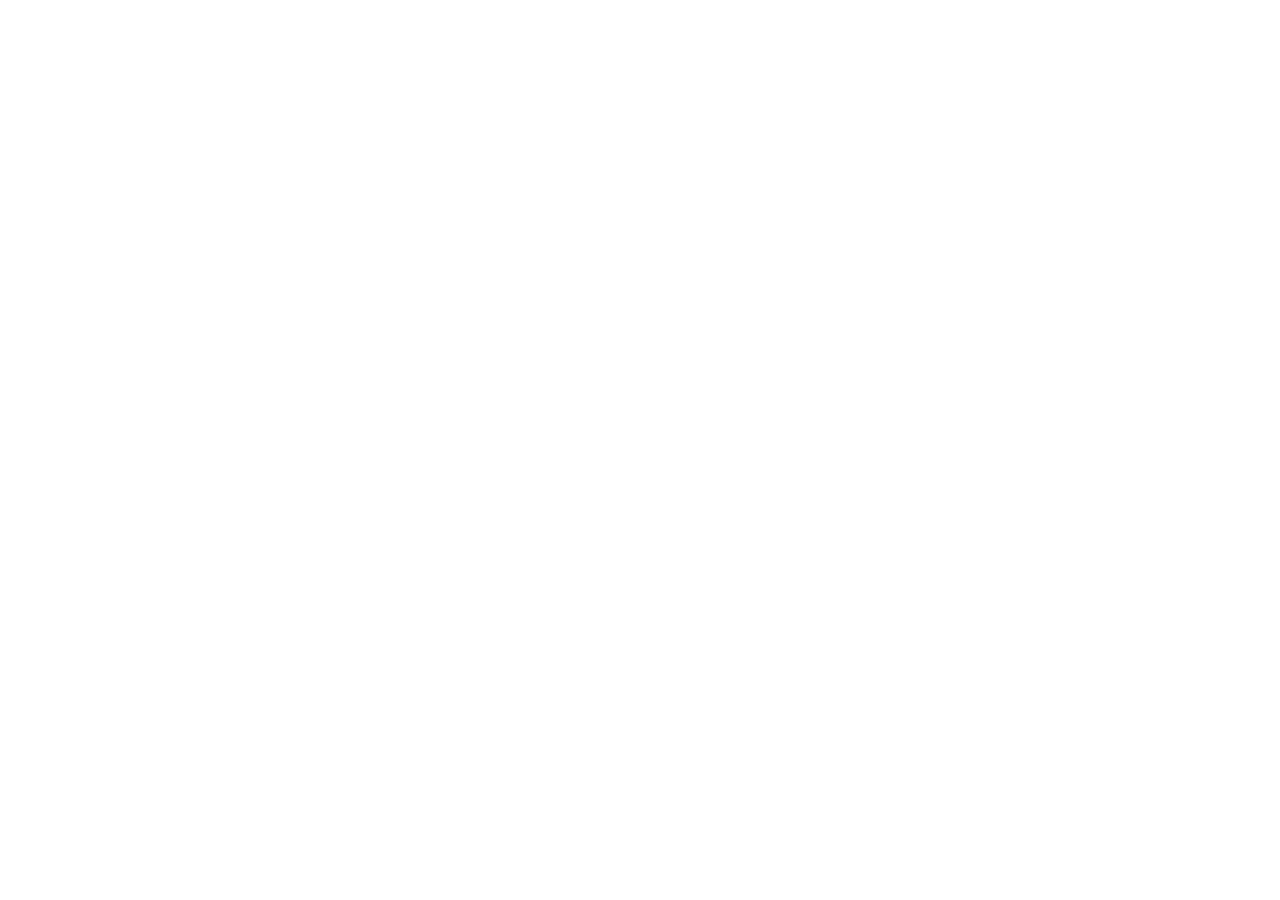
==== commit d4101dc8: "deploy 2026-11-13 19:45:14" ====
--- a/index.html
+++ b/index.html
@@ -27,8 +27,8 @@
     </script>
     <!-- 字体随站点一起发布，不依赖 Google Fonts（国内常被拦，被拦也只是静默退化） -->
     <link rel="stylesheet" href="./fonts/fonts.css" />
-    <script type="module" crossorigin src="./assets/index-a68ZBlXm.js"></script>
-    <link rel="stylesheet" crossorigin href="./assets/index-BF5G-dgR.css">
+    <script type="module" crossorigin src="./assets/index-B_BzFrDs.js"></script>
+    <link rel="stylesheet" crossorigin href="./assets/index-CPIhhwvp.css">
   </head>
   <body>
     <div id="root"></div>
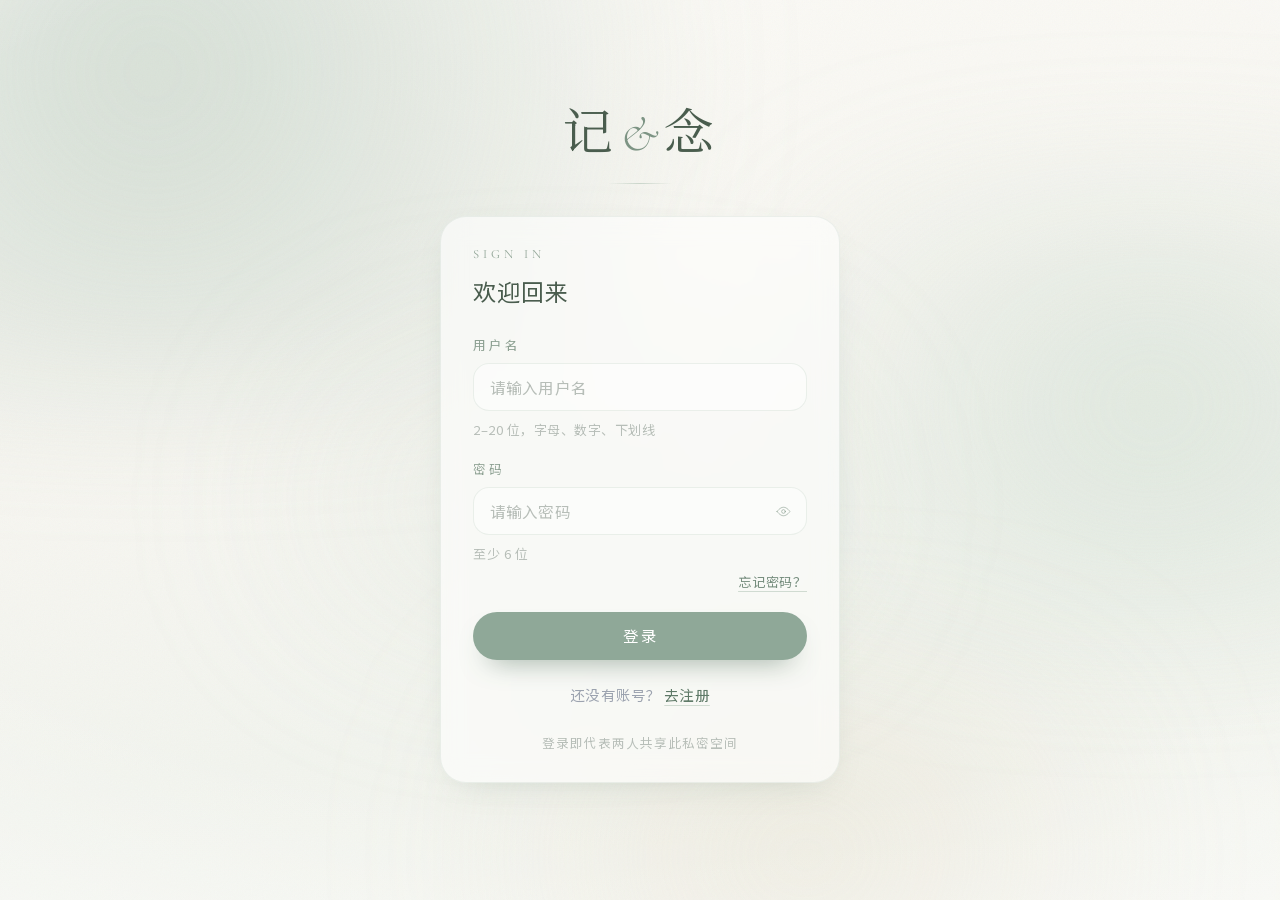
==== commit 7c3276ea: "deploy 2026-11-13 19:46:28" ====
--- a/index.html
+++ b/index.html
@@ -27,7 +27,7 @@
     </script>
     <!-- 字体随站点一起发布，不依赖 Google Fonts（国内常被拦，被拦也只是静默退化） -->
     <link rel="stylesheet" href="./fonts/fonts.css" />
-    <script type="module" crossorigin src="./assets/index-B_BzFrDs.js"></script>
+    <script type="module" crossorigin src="./assets/index-C4EgcQE8.js"></script>
     <link rel="stylesheet" crossorigin href="./assets/index-CPIhhwvp.css">
   </head>
   <body>
--- a/assets/index-CPIhhwvp.css
+++ b/assets/index-CPIhhwvp.css
@@ -0,0 +1 @@
+*,:before,:after{--tw-border-spacing-x: 0;--tw-border-spacing-y: 0;--tw-translate-x: 0;--tw-translate-y: 0;--tw-rotate: 0;--tw-skew-x: 0;--tw-skew-y: 0;--tw-scale-x: 1;--tw-scale-y: 1;--tw-pan-x: ;--tw-pan-y: ;--tw-pinch-zoom: ;--tw-scroll-snap-strictness: proximity;--tw-gradient-from-position: ;--tw-gradient-via-position: ;--tw-gradient-to-position: ;--tw-ordinal: ;--tw-slashed-zero: ;--tw-numeric-figure: ;--tw-numeric-spacing: ;--tw-numeric-fraction: ;--tw-ring-inset: ;--tw-ring-offset-width: 0px;--tw-ring-offset-color: #fff;--tw-ring-color: rgb(59 130 246 / .5);--tw-ring-offset-shadow: 0 0 #0000;--tw-ring-shadow: 0 0 #0000;--tw-shadow: 0 0 #0000;--tw-shadow-colored: 0 0 #0000;--tw-blur: ;--tw-brightness: ;--tw-contrast: ;--tw-grayscale: ;--tw-hue-rotate: ;--tw-invert: ;--tw-saturate: ;--tw-sepia: ;--tw-drop-shadow: ;--tw-backdrop-blur: ;--tw-backdrop-brightness: ;--tw-backdrop-contrast: ;--tw-backdrop-grayscale: ;--tw-backdrop-hue-rotate: ;--tw-backdrop-invert: ;--tw-backdrop-opacity: ;--tw-backdrop-saturate: ;--tw-backdrop-sepia: ;--tw-contain-size: ;--tw-contain-layout: ;--tw-contain-paint: ;--tw-contain-style: }::backdrop{--tw-border-spacing-x: 0;--tw-border-spacing-y: 0;--tw-translate-x: 0;--tw-translate-y: 0;--tw-rotate: 0;--tw-skew-x: 0;--tw-skew-y: 0;--tw-scale-x: 1;--tw-scale-y: 1;--tw-pan-x: ;--tw-pan-y: ;--tw-pinch-zoom: ;--tw-scroll-snap-strictness: proximity;--tw-gradient-from-position: ;--tw-gradient-via-position: ;--tw-gradient-to-position: ;--tw-ordinal: ;--tw-slashed-zero: ;--tw-numeric-figure: ;--tw-numeric-spacing: ;--tw-numeric-fraction: ;--tw-ring-inset: ;--tw-ring-offset-width: 0px;--tw-ring-offset-color: #fff;--tw-ring-color: rgb(59 130 246 / .5);--tw-ring-offset-shadow: 0 0 #0000;--tw-ring-shadow: 0 0 #0000;--tw-shadow: 0 0 #0000;--tw-shadow-colored: 0 0 #0000;--tw-blur: ;--tw-brightness: ;--tw-contrast: ;--tw-grayscale: ;--tw-hue-rotate: ;--tw-invert: ;--tw-saturate: ;--tw-sepia: ;--tw-drop-shadow: ;--tw-backdrop-blur: ;--tw-backdrop-brightness: ;--tw-backdrop-contrast: ;--tw-backdrop-grayscale: ;--tw-backdrop-hue-rotate: ;--tw-backdrop-invert: ;--tw-backdrop-opacity: ;--tw-backdrop-saturate: ;--tw-backdrop-sepia: ;--tw-contain-size: ;--tw-contain-layout: ;--tw-contain-paint: ;--tw-contain-style: }*,:before,:after{box-sizing:border-box;border-width:0;border-style:solid;border-color:#e5e7eb}:before,:after{--tw-content: ""}html,:host{line-height:1.5;-webkit-text-size-adjust:100%;-moz-tab-size:4;-o-tab-size:4;tab-size:4;font-family:PingFang SC,Noto Sans SC,HarmonyOS Sans SC,MiSans,Source Han Sans SC,Microsoft YaHei,system-ui,sans-serif;font-feature-settings:normal;font-variation-settings:normal;-webkit-tap-highlight-color:transparent}body{margin:0;line-height:inherit}hr{height:0;color:inherit;border-top-width:1px}abbr:where([title]){-webkit-text-decoration:underline dotted;text-decoration:underline dotted}h1,h2,h3,h4,h5,h6{font-size:inherit;font-weight:inherit}a{color:inherit;text-decoration:inherit}b,strong{font-weight:bolder}code,kbd,samp,pre{font-family:ui-monospace,SFMono-Regular,Menlo,Monaco,Consolas,Liberation Mono,Courier New,monospace;font-feature-settings:normal;font-variation-settings:normal;font-size:1em}small{font-size:80%}sub,sup{font-size:75%;line-height:0;position:relative;vertical-align:baseline}sub{bottom:-.25em}sup{top:-.5em}table{text-indent:0;border-color:inherit;border-collapse:collapse}button,input,optgroup,select,textarea{font-family:inherit;font-feature-settings:inherit;font-variation-settings:inherit;font-size:100%;font-weight:inherit;line-height:inherit;letter-spacing:inherit;color:inherit;margin:0;padding:0}button,select{text-transform:none}button,input:where([type=button]),input:where([type=reset]),input:where([type=submit]){-webkit-appearance:button;background-color:transparent;background-image:none}:-moz-focusring{outline:auto}:-moz-ui-invalid{box-shadow:none}progress{vertical-align:baseline}::-webkit-inner-spin-button,::-webkit-outer-spin-button{height:auto}[type=search]{-webkit-appearance:textfield;outline-offset:-2px}::-webkit-search-decoration{-webkit-appearance:none}::-webkit-file-upload-button{-webkit-appearance:button;font:inherit}summary{display:list-item}blockquote,dl,dd,h1,h2,h3,h4,h5,h6,hr,figure,p,pre{margin:0}fieldset{margin:0;padding:0}legend{padding:0}ol,ul,menu{list-style:none;margin:0;padding:0}dialog{padding:0}textarea{resize:vertical}input::-moz-placeholder,textarea::-moz-placeholder{opacity:1;color:#9ca3af}input::placeholder,textarea::placeholder{opacity:1;color:#9ca3af}button,[role=button]{cursor:pointer}:disabled{cursor:default}img,svg,video,canvas,audio,iframe,embed,object{display:block;vertical-align:middle}img,video{max-width:100%;height:auto}[hidden]:where(:not([hidden=until-found])){display:none}html,body,#root{height:100%}body{margin:0;background-color:var(--bg-base);color:rgb(var(--c-body));font-family:PingFang SC,Noto Sans SC,HarmonyOS Sans SC,MiSans,Source Han Sans SC,Microsoft YaHei,system-ui,sans-serif;font-weight:400;letter-spacing:.01em;-webkit-font-smoothing:antialiased;-moz-osx-font-smoothing:grayscale;text-rendering:optimizeLegibility;transition:background-color .5s ease,color .5s ease}*{-webkit-tap-highlight-color:transparent}input{font-family:inherit}.glass{background:#fff9;backdrop-filter:blur(12px) saturate(115%);-webkit-backdrop-filter:blur(12px) saturate(115%);border:1px solid rgb(var(--c-mist-400) / .2);box-shadow:0 12px 36px -18px rgb(var(--c-mist-700) / .28);transition:background-color .5s ease,border-color .5s ease,box-shadow .5s ease}.glass-input{background:#ffffff73;border:1px solid rgb(var(--c-mist-400) / .22);transition:border-color .25s ease,background-color .25s ease,box-shadow .25s ease}.glass-input::-moz-placeholder{color:rgb(var(--c-faint));font-weight:400}.glass-input::placeholder{color:rgb(var(--c-faint));font-weight:400}.glass-input:focus{outline:none;background:#ffffffb3;border-color:rgb(var(--c-mist-600) / .45);box-shadow:0 0 0 3px rgb(var(--c-mist-400) / .16)}.pb-safe{padding-bottom:calc(env(safe-area-inset-bottom) + 1.5rem)}.pt-safe{padding-top:calc(env(safe-area-inset-top) + 1rem)}.bare-field{-moz-appearance:none;appearance:none;-webkit-appearance:none;background:transparent;border:0;border-radius:0;box-shadow:none;padding:0;caret-color:rgb(var(--c-mist-600))}.bare-field:focus,.bare-field:focus-visible{outline:none;border:0;box-shadow:none}.shadow-btn{box-shadow:0 14px 28px -16px rgb(var(--c-mist-700) / .85)}.shadow-send{box-shadow:0 10px 22px -12px rgb(var(--c-mist-700) / .9)}.shadow-fab{box-shadow:0 18px 38px -14px rgb(var(--c-mist-700) / .62)}.sr-only{position:absolute;width:1px;height:1px;padding:0;margin:-1px;overflow:hidden;clip:rect(0,0,0,0);white-space:nowrap;border-width:0}.pointer-events-none{pointer-events:none}.pointer-events-auto{pointer-events:auto}.visible{visibility:visible}.fixed{position:fixed}.absolute{position:absolute}.relative{position:relative}.sticky{position:sticky}.inset-0{top:0;right:0;bottom:0;left:0}.inset-x-0{left:0;right:0}.inset-x-\[17\%\]{left:17%;right:17%}.inset-y-0{top:0;bottom:0}.-bottom-1{bottom:-.25rem}.-bottom-2\.5{bottom:-.625rem}.-bottom-\[16\%\]{bottom:-16%}.-left-2{left:-.5rem}.-left-\[28\%\]{left:-28%}.-right-0\.5{right:-.125rem}.-right-1\.5{right:-.375rem}.-right-\[30\%\]{right:-30%}.-top-0\.5{top:-.125rem}.-top-1\.5{top:-.375rem}.-top-2{top:-.5rem}.-top-\[18\%\]{top:-18%}.bottom-0{bottom:0}.bottom-3{bottom:.75rem}.bottom-\[6\%\]{bottom:6%}.bottom-\[calc\(env\(safe-area-inset-bottom\)\+26px\)\]{bottom:calc(env(safe-area-inset-bottom) + 26px)}.left-0{left:0}.left-1\/2{left:50%}.left-1\/3{left:33.333333%}.left-2\/3{left:66.666667%}.left-3{left:.75rem}.left-4{left:1rem}.left-\[-99999px\]{left:-99999px}.left-\[18\%\]{left:18%}.right-0{right:0}.right-1{right:.25rem}.right-1\.5{right:.375rem}.right-4{right:1rem}.right-5{right:1.25rem}.right-\[2\%\]{right:2%}.right-\[7\%\]{right:7%}.top-0{top:0}.top-1{top:.25rem}.top-1\/2{top:50%}.top-1\/3{top:33.333333%}.top-10{top:2.5rem}.top-2\/3{top:66.666667%}.top-\[22\%\]{top:22%}.top-\[38\%\]{top:38%}.top-\[42\%\]{top:42%}.top-\[46\%\]{top:46%}.top-\[calc\(env\(safe-area-inset-top\)\+10px\)\]{top:calc(env(safe-area-inset-top) + 10px)}.top-\[calc\(env\(safe-area-inset-top\)\+14px\)\]{top:calc(env(safe-area-inset-top) + 14px)}.-z-10{z-index:-10}.z-0{z-index:0}.z-10{z-index:10}.z-20{z-index:20}.z-30{z-index:30}.z-40{z-index:40}.z-50{z-index:50}.z-\[60\]{z-index:60}.z-\[70\]{z-index:70}.z-\[80\]{z-index:80}.z-\[86\]{z-index:86}.z-\[90\]{z-index:90}.-my-2{margin-top:-.5rem;margin-bottom:-.5rem}.mx-1{margin-left:.25rem;margin-right:.25rem}.mx-1\.5{margin-left:.375rem;margin-right:.375rem}.mx-2{margin-left:.5rem;margin-right:.5rem}.mx-\[0\.1em\]{margin-left:.1em;margin-right:.1em}.mx-auto{margin-left:auto;margin-right:auto}.my-3\.5{margin-top:.875rem;margin-bottom:.875rem}.my-7{margin-top:1.75rem;margin-bottom:1.75rem}.my-auto{margin-top:auto;margin-bottom:auto}.-ml-1{margin-left:-.25rem}.-mr-1{margin-right:-.25rem}.-mr-1\.5{margin-right:-.375rem}.-mt-1{margin-top:-.25rem}.mb-10{margin-bottom:2.5rem}.mb-2{margin-bottom:.5rem}.mb-2\.5{margin-bottom:.625rem}.mb-3{margin-bottom:.75rem}.mb-4{margin-bottom:1rem}.mb-5{margin-bottom:1.25rem}.mb-6{margin-bottom:1.5rem}.mb-8{margin-bottom:2rem}.ml-0\.5{margin-left:.125rem}.ml-1{margin-left:.25rem}.ml-1\.5{margin-left:.375rem}.ml-3{margin-left:.75rem}.ml-\[1px\]{margin-left:1px}.ml-auto{margin-left:auto}.mr-1{margin-right:.25rem}.mt-1{margin-top:.25rem}.mt-1\.5{margin-top:.375rem}.mt-2{margin-top:.5rem}.mt-2\.5{margin-top:.625rem}.mt-3{margin-top:.75rem}.mt-3\.5{margin-top:.875rem}.mt-4{margin-top:1rem}.mt-5{margin-top:1.25rem}.mt-6{margin-top:1.5rem}.mt-7{margin-top:1.75rem}.mt-8{margin-top:2rem}.mt-\[1px\]{margin-top:1px}.mt-\[3\%\]{margin-top:3%}.mt-\[8\%\]{margin-top:8%}.mt-\[9\%\]{margin-top:9%}.mt-auto{margin-top:auto}.line-clamp-2{overflow:hidden;display:-webkit-box;-webkit-box-orient:vertical;-webkit-line-clamp:2}.line-clamp-3{overflow:hidden;display:-webkit-box;-webkit-box-orient:vertical;-webkit-line-clamp:3}.block{display:block}.flex{display:flex}.table{display:table}.grid{display:grid}.hidden{display:none}.aspect-\[4\/3\]{aspect-ratio:4/3}.aspect-square{aspect-ratio:1 / 1}.h-1{height:.25rem}.h-1\.5{height:.375rem}.h-10{height:2.5rem}.h-11{height:2.75rem}.h-12{height:3rem}.h-14{height:3.5rem}.h-2{height:.5rem}.h-2\.5{height:.625rem}.h-3{height:.75rem}.h-3\.5{height:.875rem}.h-4{height:1rem}.h-5{height:1.25rem}.h-6{height:1.5rem}.h-7{height:1.75rem}.h-8{height:2rem}.h-80{height:20rem}.h-9{height:2.25rem}.h-\[10px\]{height:10px}.h-\[12\%\]{height:12%}.h-\[12px\]{height:12px}.h-\[13px\]{height:13px}.h-\[15px\]{height:15px}.h-\[16\%\]{height:16%}.h-\[17px\]{height:17px}.h-\[19px\]{height:19px}.h-\[24\%\]{height:24%}.h-\[26px\]{height:26px}.h-\[2px\]{height:2px}.h-\[34\%\]{height:34%}.h-\[34vh\]{height:34vh}.h-\[3px\]{height:3px}.h-\[42vh\]{height:42vh}.h-\[46\%\]{height:46%}.h-\[46vh\]{height:46vh}.h-\[5px\]{height:5px}.h-\[60px\]{height:60px}.h-\[62px\]{height:62px}.h-\[62vh\]{height:62vh}.h-\[6px\]{height:6px}.h-\[74px\]{height:74px}.h-\[96px\]{height:96px}.h-full{height:100%}.h-px{height:1px}.max-h-\[62vh\]{max-height:62vh}.max-h-\[78dvh\]{max-height:78dvh}.max-h-\[78vh\]{max-height:78vh}.max-h-\[90dvh\]{max-height:90dvh}.min-h-0{min-height:0px}.min-h-\[100dvh\]{min-height:100dvh}.min-h-\[22px\]{min-height:22px}.w-1{width:.25rem}.w-1\.5{width:.375rem}.w-10{width:2.5rem}.w-11{width:2.75rem}.w-12{width:3rem}.w-14{width:3.5rem}.w-16{width:4rem}.w-2\.5{width:.625rem}.w-2\/5{width:40%}.w-20{width:5rem}.w-3{width:.75rem}.w-3\.5{width:.875rem}.w-4{width:1rem}.w-5{width:1.25rem}.w-7{width:1.75rem}.w-8{width:2rem}.w-9{width:2.25rem}.w-\[10px\]{width:10px}.w-\[12px\]{width:12px}.w-\[132px\]{width:132px}.w-\[136px\]{width:136px}.w-\[13px\]{width:13px}.w-\[150px\]{width:150px}.w-\[15px\]{width:15px}.w-\[16\%\]{width:16%}.w-\[160\%\]{width:160%}.w-\[17px\]{width:17px}.w-\[19px\]{width:19px}.w-\[210px\]{width:210px}.w-\[24\%\]{width:24%}.w-\[2px\]{width:2px}.w-\[390px\]{width:390px}.w-\[46px\]{width:46px}.w-\[52\%\]{width:52%}.w-\[5px\]{width:5px}.w-\[60px\]{width:60px}.w-\[62\%\]{width:62%}.w-\[62px\]{width:62px}.w-\[64\%\]{width:64%}.w-\[64vw\]{width:64vw}.w-\[66\%\]{width:66%}.w-\[6px\]{width:6px}.w-\[70vw\]{width:70vw}.w-\[74px\]{width:74px}.w-\[78\%\]{width:78%}.w-\[80vw\]{width:80vw}.w-\[86\%\]{width:86%}.w-\[88\%\]{width:88%}.w-\[95vw\]{width:95vw}.w-\[96px\]{width:96px}.w-full{width:100%}.w-px{width:1px}.min-w-0{min-width:0px}.min-w-\[62px\]{min-width:62px}.max-w-\[176px\]{max-width:176px}.max-w-\[320px\]{max-width:320px}.max-w-\[330px\]{max-width:330px}.max-w-\[340px\]{max-width:340px}.max-w-\[400px\]{max-width:400px}.max-w-\[420px\]{max-width:420px}.max-w-\[520px\]{max-width:520px}.max-w-\[560px\]{max-width:560px}.max-w-\[600px\]{max-width:600px}.max-w-\[86vw\]{max-width:86vw}.max-w-full{max-width:100%}.max-w-md{max-width:28rem}.flex-1{flex:1 1 0%}.flex-\[1\.4\]{flex:1.4}.shrink-0{flex-shrink:0}.-translate-x-1\/2{--tw-translate-x: -50%;transform:translate(var(--tw-translate-x),var(--tw-translate-y)) rotate(var(--tw-rotate)) skew(var(--tw-skew-x)) skewY(var(--tw-skew-y)) scaleX(var(--tw-scale-x)) scaleY(var(--tw-scale-y))}.-translate-y-1\/2{--tw-translate-y: -50%;transform:translate(var(--tw-translate-x),var(--tw-translate-y)) rotate(var(--tw-rotate)) skew(var(--tw-skew-x)) skewY(var(--tw-skew-y)) scaleX(var(--tw-scale-x)) scaleY(var(--tw-scale-y))}.translate-y-0{--tw-translate-y: 0px;transform:translate(var(--tw-translate-x),var(--tw-translate-y)) rotate(var(--tw-rotate)) skew(var(--tw-skew-x)) skewY(var(--tw-skew-y)) scaleX(var(--tw-scale-x)) scaleY(var(--tw-scale-y))}.translate-y-3{--tw-translate-y: .75rem;transform:translate(var(--tw-translate-x),var(--tw-translate-y)) rotate(var(--tw-rotate)) skew(var(--tw-skew-x)) skewY(var(--tw-skew-y)) scaleX(var(--tw-scale-x)) scaleY(var(--tw-scale-y))}.rotate-180{--tw-rotate: 180deg;transform:translate(var(--tw-translate-x),var(--tw-translate-y)) rotate(var(--tw-rotate)) skew(var(--tw-skew-x)) skewY(var(--tw-skew-y)) scaleX(var(--tw-scale-x)) scaleY(var(--tw-scale-y))}.rotate-\[2\.5deg\]{--tw-rotate: 2.5deg;transform:translate(var(--tw-translate-x),var(--tw-translate-y)) rotate(var(--tw-rotate)) skew(var(--tw-skew-x)) skewY(var(--tw-skew-y)) scaleX(var(--tw-scale-x)) scaleY(var(--tw-scale-y))}.transform{transform:translate(var(--tw-translate-x),var(--tw-translate-y)) rotate(var(--tw-rotate)) skew(var(--tw-skew-x)) skewY(var(--tw-skew-y)) scaleX(var(--tw-scale-x)) scaleY(var(--tw-scale-y))}@keyframes fade-up{0%{opacity:0;transform:translateY(8px)}to{opacity:1;transform:translateY(0)}}.animate-fade-up{animation:fade-up .45s cubic-bezier(.22,1,.36,1) both}@keyframes ping{75%,to{transform:scale(2);opacity:0}}.animate-ping{animation:ping 1s cubic-bezier(0,0,.2,1) infinite}@keyframes pulse{50%{opacity:.5}}.animate-pulse{animation:pulse 2s cubic-bezier(.4,0,.6,1) infinite}@keyframes sheet-up{0%{opacity:0;transform:translateY(24px)}to{opacity:1;transform:translateY(0)}}.animate-sheet-up{animation:sheet-up .38s cubic-bezier(.22,1,.36,1) both}@keyframes spin{to{transform:rotate(360deg)}}.animate-spin{animation:spin 1s linear infinite}@keyframes veil-in{0%{opacity:0}to{opacity:1}}.animate-veil-in{animation:veil-in .3s ease-out both}.cursor-default{cursor:default}.cursor-grab{cursor:grab}.cursor-not-allowed{cursor:not-allowed}.cursor-pointer{cursor:pointer}.touch-none{touch-action:none}.touch-pan-y{--tw-pan-y: pan-y;touch-action:var(--tw-pan-x) var(--tw-pan-y) var(--tw-pinch-zoom)}.select-none{-webkit-user-select:none;-moz-user-select:none;user-select:none}.select-all{-webkit-user-select:all;-moz-user-select:all;user-select:all}.resize-none{resize:none}.resize{resize:both}.appearance-none{-webkit-appearance:none;-moz-appearance:none;appearance:none}.grid-cols-2{grid-template-columns:repeat(2,minmax(0,1fr))}.grid-cols-3{grid-template-columns:repeat(3,minmax(0,1fr))}.grid-cols-8{grid-template-columns:repeat(8,minmax(0,1fr))}.flex-col{flex-direction:column}.flex-wrap{flex-wrap:wrap}.items-start{align-items:flex-start}.items-end{align-items:flex-end}.items-center{align-items:center}.items-baseline{align-items:baseline}.justify-end{justify-content:flex-end}.justify-center{justify-content:center}.justify-between{justify-content:space-between}.gap-0\.5{gap:.125rem}.gap-1{gap:.25rem}.gap-1\.5{gap:.375rem}.gap-2{gap:.5rem}.gap-2\.5{gap:.625rem}.gap-3{gap:.75rem}.gap-4{gap:1rem}.gap-\[2px\]{gap:2px}.gap-\[5px\]{gap:5px}.gap-x-3{-moz-column-gap:.75rem;column-gap:.75rem}.gap-y-4{row-gap:1rem}.-space-x-1\.5>:not([hidden])~:not([hidden]){--tw-space-x-reverse: 0;margin-right:calc(-.375rem * var(--tw-space-x-reverse));margin-left:calc(-.375rem * calc(1 - var(--tw-space-x-reverse)))}.space-y-1\.5>:not([hidden])~:not([hidden]){--tw-space-y-reverse: 0;margin-top:calc(.375rem * calc(1 - var(--tw-space-y-reverse)));margin-bottom:calc(.375rem * var(--tw-space-y-reverse))}.space-y-2>:not([hidden])~:not([hidden]){--tw-space-y-reverse: 0;margin-top:calc(.5rem * calc(1 - var(--tw-space-y-reverse)));margin-bottom:calc(.5rem * var(--tw-space-y-reverse))}.space-y-2\.5>:not([hidden])~:not([hidden]){--tw-space-y-reverse: 0;margin-top:calc(.625rem * calc(1 - var(--tw-space-y-reverse)));margin-bottom:calc(.625rem * var(--tw-space-y-reverse))}.space-y-4>:not([hidden])~:not([hidden]){--tw-space-y-reverse: 0;margin-top:calc(1rem * calc(1 - var(--tw-space-y-reverse)));margin-bottom:calc(1rem * var(--tw-space-y-reverse))}.space-y-5>:not([hidden])~:not([hidden]){--tw-space-y-reverse: 0;margin-top:calc(1.25rem * calc(1 - var(--tw-space-y-reverse)));margin-bottom:calc(1.25rem * var(--tw-space-y-reverse))}.divide-y>:not([hidden])~:not([hidden]){--tw-divide-y-reverse: 0;border-top-width:calc(1px * calc(1 - var(--tw-divide-y-reverse)));border-bottom-width:calc(1px * var(--tw-divide-y-reverse))}.divide-mist-400\/20>:not([hidden])~:not([hidden]){border-color:rgb(var(--c-mist-400) / .2)}.overflow-hidden{overflow:hidden}.overflow-visible{overflow:visible}.overflow-x-auto{overflow-x:auto}.overflow-y-auto{overflow-y:auto}.overflow-x-hidden{overflow-x:hidden}.overscroll-contain{overscroll-behavior:contain}.truncate{overflow:hidden;text-overflow:ellipsis;white-space:nowrap}.whitespace-nowrap{white-space:nowrap}.whitespace-pre-line{white-space:pre-line}.break-words{overflow-wrap:break-word}.rounded-2xl{border-radius:1rem}.rounded-\[10px\]{border-radius:10px}.rounded-\[12px\]{border-radius:12px}.rounded-\[13px\]{border-radius:13px}.rounded-\[14px\]{border-radius:14px}.rounded-\[16px\]{border-radius:16px}.rounded-\[18px\]{border-radius:18px}.rounded-\[20px\]{border-radius:20px}.rounded-\[22px\]{border-radius:22px}.rounded-\[24px\]{border-radius:24px}.rounded-\[26px\]{border-radius:26px}.rounded-\[2px\]{border-radius:2px}.rounded-\[3px\]{border-radius:3px}.rounded-\[4px\]{border-radius:4px}.rounded-full{border-radius:9999px}.rounded-xl{border-radius:.75rem}.rounded-b-\[10px\]{border-bottom-right-radius:10px;border-bottom-left-radius:10px}.rounded-t-\[24px\]{border-top-left-radius:24px;border-top-right-radius:24px}.rounded-t-\[26px\]{border-top-left-radius:26px;border-top-right-radius:26px}.rounded-t-\[42px\]{border-top-left-radius:42px;border-top-right-radius:42px}.border{border-width:1px}.border-t{border-top-width:1px}.border-dashed{border-style:dashed}.border-\[rgba\(150\,180\,160\,0\.16\)\]{border-color:#96b4a029}.border-\[rgba\(150\,180\,160\,0\.18\)\]{border-color:#96b4a02e}.border-\[rgba\(150\,180\,160\,0\.2\)\]{border-color:#96b4a033}.border-\[rgba\(150\,180\,160\,0\.22\)\]{border-color:#96b4a038}.border-\[rgba\(150\,180\,160\,0\.35\)\]{border-color:#96b4a059}.border-\[rgba\(155\,90\,74\,0\.22\)\]{border-color:#9b5a4a38}.border-mist-300{--tw-border-opacity: 1;border-color:rgb(var(--c-mist-300) / var(--tw-border-opacity, 1))}.border-mist-400\/15{border-color:rgb(var(--c-mist-400) / .15)}.border-mist-400\/20{border-color:rgb(var(--c-mist-400) / .2)}.border-mist-400\/25{border-color:rgb(var(--c-mist-400) / .25)}.border-mist-400\/30{border-color:rgb(var(--c-mist-400) / .3)}.border-mist-400\/35{border-color:rgb(var(--c-mist-400) / .35)}.border-mist-400\/40{border-color:rgb(var(--c-mist-400) / .4)}.border-mist-400\/45{border-color:rgb(var(--c-mist-400) / .45)}.border-mist-400\/50{border-color:rgb(var(--c-mist-400) / .5)}.border-mist-400\/55{border-color:rgb(var(--c-mist-400) / .55)}.border-mist-500\/30{border-color:rgb(var(--c-mist-500) / .3)}.border-mist-500\/40{border-color:rgb(var(--c-mist-500) / .4)}.border-mist-500\/45{border-color:rgb(var(--c-mist-500) / .45)}.border-transparent{border-color:transparent}.border-warm\/45{border-color:rgb(var(--c-warm) / .45)}.border-white\/25{border-color:#ffffff40}.border-white\/35{border-color:#ffffff59}.border-white\/40{border-color:#fff6}.border-white\/50{border-color:#ffffff80}.border-t-mist-600{--tw-border-opacity: 1;border-top-color:rgb(var(--c-mist-600) / var(--tw-border-opacity, 1))}.border-t-white{--tw-border-opacity: 1;border-top-color:rgb(255 255 255 / var(--tw-border-opacity, 1))}.border-t-white\/90{border-top-color:#ffffffe6}.bg-\[\#dfe7dd\]{--tw-bg-opacity: 1;background-color:rgb(223 231 221 / var(--tw-bg-opacity, 1))}.bg-\[rgba\(125\,148\,132\,0\.9\)\]{background-color:#7d9484e6}.bg-\[rgba\(255\,255\,255\,0\.6\)\]{background-color:#fff9}.bg-\[rgba\(30\,45\,36\,0\.55\)\]{background-color:#1e2d248c}.bg-black\/25{background-color:#00000040}.bg-cream{--tw-bg-opacity: 1;background-color:rgb(var(--c-cream) / var(--tw-bg-opacity, 1))}.bg-cream\/35{background-color:rgb(var(--c-cream) / .35)}.bg-cream\/70{background-color:rgb(var(--c-cream) / .7)}.bg-ink\/55{background-color:rgb(var(--c-ink) / .55)}.bg-mist-100{--tw-bg-opacity: 1;background-color:rgb(var(--c-mist-100) / var(--tw-bg-opacity, 1))}.bg-mist-100\/70{background-color:rgb(var(--c-mist-100) / .7)}.bg-mist-100\/90{background-color:rgb(var(--c-mist-100) / .9)}.bg-mist-200\/45{background-color:rgb(var(--c-mist-200) / .45)}.bg-mist-200\/55{background-color:rgb(var(--c-mist-200) / .55)}.bg-mist-200\/70{background-color:rgb(var(--c-mist-200) / .7)}.bg-mist-300{--tw-bg-opacity: 1;background-color:rgb(var(--c-mist-300) / var(--tw-bg-opacity, 1))}.bg-mist-300\/25{background-color:rgb(var(--c-mist-300) / .25)}.bg-mist-300\/30{background-color:rgb(var(--c-mist-300) / .3)}.bg-mist-300\/35{background-color:rgb(var(--c-mist-300) / .35)}.bg-mist-300\/40{background-color:rgb(var(--c-mist-300) / .4)}.bg-mist-300\/45{background-color:rgb(var(--c-mist-300) / .45)}.bg-mist-300\/55{background-color:rgb(var(--c-mist-300) / .55)}.bg-mist-300\/70{background-color:rgb(var(--c-mist-300) / .7)}.bg-mist-400{--tw-bg-opacity: 1;background-color:rgb(var(--c-mist-400) / var(--tw-bg-opacity, 1))}.bg-mist-400\/25{background-color:rgb(var(--c-mist-400) / .25)}.bg-mist-400\/30{background-color:rgb(var(--c-mist-400) / .3)}.bg-mist-400\/35{background-color:rgb(var(--c-mist-400) / .35)}.bg-mist-400\/40{background-color:rgb(var(--c-mist-400) / .4)}.bg-mist-400\/45{background-color:rgb(var(--c-mist-400) / .45)}.bg-mist-400\/50{background-color:rgb(var(--c-mist-400) / .5)}.bg-mist-400\/70{background-color:rgb(var(--c-mist-400) / .7)}.bg-mist-500{--tw-bg-opacity: 1;background-color:rgb(var(--c-mist-500) / var(--tw-bg-opacity, 1))}.bg-mist-600{--tw-bg-opacity: 1;background-color:rgb(var(--c-mist-600) / var(--tw-bg-opacity, 1))}.bg-mist-600\/50{background-color:rgb(var(--c-mist-600) / .5)}.bg-mist-600\/85{background-color:rgb(var(--c-mist-600) / .85)}.bg-shade\/20{background-color:rgb(var(--c-shade) / .2)}.bg-shade\/35{background-color:rgb(var(--c-shade) / .35)}.bg-shade\/40{background-color:rgb(var(--c-shade) / .4)}.bg-warm\/15{background-color:rgb(var(--c-warm) / .15)}.bg-warm\/90{background-color:rgb(var(--c-warm) / .9)}.bg-white\/10{background-color:#ffffff1a}.bg-white\/30{background-color:#ffffff4d}.bg-white\/40{background-color:#fff6}.bg-white\/45{background-color:#ffffff73}.bg-white\/50{background-color:#ffffff80}.bg-white\/55{background-color:#ffffff8c}.bg-white\/60{background-color:#fff9}.bg-white\/70{background-color:#ffffffb3}.bg-white\/75{background-color:#ffffffbf}.bg-white\/80{background-color:#fffc}.bg-white\/90{background-color:#ffffffe6}.bg-white\/\[0\.12\]{background-color:#ffffff1f}.bg-gradient-to-r{background-image:linear-gradient(to right,var(--tw-gradient-stops))}.from-mist-400\/25{--tw-gradient-from: rgb(var(--c-mist-400) / .25) var(--tw-gradient-from-position);--tw-gradient-to: rgb(var(--c-mist-400) / 0) var(--tw-gradient-to-position);--tw-gradient-stops: var(--tw-gradient-from), var(--tw-gradient-to)}.from-transparent{--tw-gradient-from: transparent var(--tw-gradient-from-position);--tw-gradient-to: rgb(0 0 0 / 0) var(--tw-gradient-to-position);--tw-gradient-stops: var(--tw-gradient-from), var(--tw-gradient-to)}.via-mist-400\/55{--tw-gradient-to: rgb(var(--c-mist-400) / 0) var(--tw-gradient-to-position);--tw-gradient-stops: var(--tw-gradient-from), rgb(var(--c-mist-400) / .55) var(--tw-gradient-via-position), var(--tw-gradient-to)}.to-transparent{--tw-gradient-to: transparent var(--tw-gradient-to-position)}.object-contain{-o-object-fit:contain;object-fit:contain}.object-cover{-o-object-fit:cover;object-fit:cover}.p-1\.5{padding:.375rem}.p-2{padding:.5rem}.p-6{padding:1.5rem}.px-0\.5{padding-left:.125rem;padding-right:.125rem}.px-1{padding-left:.25rem;padding-right:.25rem}.px-1\.5{padding-left:.375rem;padding-right:.375rem}.px-2{padding-left:.5rem;padding-right:.5rem}.px-2\.5{padding-left:.625rem;padding-right:.625rem}.px-3{padding-left:.75rem;padding-right:.75rem}.px-3\.5{padding-left:.875rem;padding-right:.875rem}.px-4{padding-left:1rem;padding-right:1rem}.px-5{padding-left:1.25rem;padding-right:1.25rem}.px-6{padding-left:1.5rem;padding-right:1.5rem}.px-\[12\%\]{padding-left:12%;padding-right:12%}.px-\[3px\]{padding-left:3px;padding-right:3px}.py-1{padding-top:.25rem;padding-bottom:.25rem}.py-10{padding-top:2.5rem;padding-bottom:2.5rem}.py-12{padding-top:3rem;padding-bottom:3rem}.py-2{padding-top:.5rem;padding-bottom:.5rem}.py-2\.5{padding-top:.625rem;padding-bottom:.625rem}.py-3{padding-top:.75rem;padding-bottom:.75rem}.py-3\.5{padding-top:.875rem;padding-bottom:.875rem}.py-4{padding-top:1rem;padding-bottom:1rem}.py-5{padding-top:1.25rem;padding-bottom:1.25rem}.py-6{padding-top:1.5rem;padding-bottom:1.5rem}.py-7{padding-top:1.75rem;padding-bottom:1.75rem}.py-8{padding-top:2rem;padding-bottom:2rem}.py-9{padding-top:2.25rem;padding-bottom:2.25rem}.py-\[18px\]{padding-top:18px;padding-bottom:18px}.py-\[1px\]{padding-top:1px;padding-bottom:1px}.py-\[2px\]{padding-top:2px;padding-bottom:2px}.py-\[3px\]{padding-top:3px;padding-bottom:3px}.py-\[4px\]{padding-top:4px;padding-bottom:4px}.py-\[5px\]{padding-top:5px;padding-bottom:5px}.py-\[6px\]{padding-top:6px;padding-bottom:6px}.pb-1{padding-bottom:.25rem}.pb-1\.5{padding-bottom:.375rem}.pb-14{padding-bottom:3.5rem}.pb-16{padding-bottom:4rem}.pb-2{padding-bottom:.5rem}.pb-3{padding-bottom:.75rem}.pb-4{padding-bottom:1rem}.pb-6{padding-bottom:1.5rem}.pb-7{padding-bottom:1.75rem}.pb-\[12\%\]{padding-bottom:12%}.pb-\[calc\(env\(safe-area-inset-bottom\)\+14px\)\]{padding-bottom:calc(env(safe-area-inset-bottom) + 14px)}.pb-\[calc\(env\(safe-area-inset-bottom\)\+16px\)\]{padding-bottom:calc(env(safe-area-inset-bottom) + 16px)}.pb-\[calc\(env\(safe-area-inset-bottom\)\+2\.5rem\)\]{padding-bottom:calc(env(safe-area-inset-bottom) + 2.5rem)}.pb-\[calc\(env\(safe-area-inset-bottom\)\+20px\)\]{padding-bottom:calc(env(safe-area-inset-bottom) + 20px)}.pb-\[calc\(env\(safe-area-inset-bottom\)\+6rem\)\]{padding-bottom:calc(env(safe-area-inset-bottom) + 6rem)}.pb-\[env\(safe-area-inset-bottom\)\]{padding-bottom:env(safe-area-inset-bottom)}.pl-4{padding-left:1rem}.pl-\[0\.12em\]{padding-left:.12em}.pl-\[0\.14em\]{padding-left:.14em}.pl-\[0\.16em\]{padding-left:.16em}.pl-\[0\.18em\]{padding-left:.18em}.pl-\[0\.1em\]{padding-left:.1em}.pr-0\.5{padding-right:.125rem}.pr-1\.5{padding-right:.375rem}.pr-11{padding-right:2.75rem}.pr-12{padding-right:3rem}.pt-1{padding-top:.25rem}.pt-10{padding-top:2.5rem}.pt-2{padding-top:.5rem}.pt-2\.5{padding-top:.625rem}.pt-3{padding-top:.75rem}.pt-4{padding-top:1rem}.pt-5{padding-top:1.25rem}.pt-6{padding-top:1.5rem}.pt-7{padding-top:1.75rem}.pt-8{padding-top:2rem}.pt-\[13\%\]{padding-top:13%}.pt-\[calc\(env\(safe-area-inset-top\)\+104px\)\]{padding-top:calc(env(safe-area-inset-top) + 104px)}.pt-\[calc\(env\(safe-area-inset-top\)\+10px\)\]{padding-top:calc(env(safe-area-inset-top) + 10px)}.pt-\[calc\(env\(safe-area-inset-top\)\+16px\)\]{padding-top:calc(env(safe-area-inset-top) + 16px)}.pt-\[calc\(env\(safe-area-inset-top\)\+18px\)\]{padding-top:calc(env(safe-area-inset-top) + 18px)}.pt-\[env\(safe-area-inset-top\)\]{padding-top:env(safe-area-inset-top)}.text-left{text-align:left}.text-center{text-align:center}.text-right{text-align:right}.font-serif{font-family:Cormorant Garamond,Songti SC,"Noto Serif SC","Source Han Serif SC",STSong,EB Garamond,Georgia,serif}.text-\[10\.5px\]{font-size:10.5px}.text-\[10px\]{font-size:10px}.text-\[11\.5px\]{font-size:11.5px}.text-\[11px\]{font-size:11px}.text-\[12\.5px\]{font-size:12.5px}.text-\[12px\]{font-size:12px}.text-\[13\.5px\]{font-size:13.5px}.text-\[13px\]{font-size:13px}.text-\[14\.5px\]{font-size:14.5px}.text-\[14px\]{font-size:14px}.text-\[15\.5px\]{font-size:15.5px}.text-\[15px\]{font-size:15px}.text-\[16\.5px\]{font-size:16.5px}.text-\[16px\]{font-size:16px}.text-\[17\.5px\]{font-size:17.5px}.text-\[18px\]{font-size:18px}.text-\[19px\]{font-size:19px}.text-\[20px\]{font-size:20px}.text-\[21px\]{font-size:21px}.text-\[23px\]{font-size:23px}.text-\[24px\]{font-size:24px}.text-\[25px\]{font-size:25px}.text-\[27px\]{font-size:27px}.text-\[35px\]{font-size:35px}.text-\[44px\]{font-size:44px}.text-\[7px\]{font-size:7px}.text-\[8\.5px\]{font-size:8.5px}.text-\[9px\]{font-size:9px}.font-light{font-weight:300}.font-medium{font-weight:500}.font-normal{font-weight:400}.uppercase{text-transform:uppercase}.italic{font-style:italic}.tabular-nums{--tw-numeric-spacing: tabular-nums;font-variant-numeric:var(--tw-ordinal) var(--tw-slashed-zero) var(--tw-numeric-figure) var(--tw-numeric-spacing) var(--tw-numeric-fraction)}.leading-\[1\.55\]{line-height:1.55}.leading-\[1\.5\]{line-height:1.5}.leading-\[1\.65\]{line-height:1.65}.leading-\[1\.85\]{line-height:1.85}.leading-\[1\.95\]{line-height:1.95}.leading-\[1\.9\]{line-height:1.9}.leading-\[2\]{line-height:2}.leading-none{line-height:1}.leading-relaxed{line-height:1.625}.leading-snug{line-height:1.375}.tracking-\[0\.01em\]{letter-spacing:.01em}.tracking-\[0\.02em\]{letter-spacing:.02em}.tracking-\[0\.03em\]{letter-spacing:.03em}.tracking-\[0\.04em\]{letter-spacing:.04em}.tracking-\[0\.05em\]{letter-spacing:.05em}.tracking-\[0\.06em\]{letter-spacing:.06em}.tracking-\[0\.08em\]{letter-spacing:.08em}.tracking-\[0\.12em\]{letter-spacing:.12em}.tracking-\[0\.14em\]{letter-spacing:.14em}.tracking-\[0\.16em\]{letter-spacing:.16em}.tracking-\[0\.18em\]{letter-spacing:.18em}.tracking-\[0\.1em\]{letter-spacing:.1em}.tracking-\[0\.22em\]{letter-spacing:.22em}.tracking-\[0\.24em\]{letter-spacing:.24em}.tracking-\[0\.2em\]{letter-spacing:.2em}.tracking-\[0\.32em\]{letter-spacing:.32em}.tracking-\[0\.34em\]{letter-spacing:.34em}.tracking-\[0\.3em\]{letter-spacing:.3em}.tracking-\[0\.42em\]{letter-spacing:.42em}.text-body{--tw-text-opacity: 1;color:rgb(var(--c-body) / var(--tw-text-opacity, 1))}.text-faint{--tw-text-opacity: 1;color:rgb(var(--c-faint) / var(--tw-text-opacity, 1))}.text-ink{--tw-text-opacity: 1;color:rgb(var(--c-ink) / var(--tw-text-opacity, 1))}.text-ink\/80{color:rgb(var(--c-ink) / .8)}.text-mist-400{--tw-text-opacity: 1;color:rgb(var(--c-mist-400) / var(--tw-text-opacity, 1))}.text-mist-400\/70{color:rgb(var(--c-mist-400) / .7)}.text-mist-500{--tw-text-opacity: 1;color:rgb(var(--c-mist-500) / var(--tw-text-opacity, 1))}.text-mist-500\/60{color:rgb(var(--c-mist-500) / .6)}.text-mist-500\/70{color:rgb(var(--c-mist-500) / .7)}.text-mist-500\/75{color:rgb(var(--c-mist-500) / .75)}.text-mist-500\/85{color:rgb(var(--c-mist-500) / .85)}.text-mist-600{--tw-text-opacity: 1;color:rgb(var(--c-mist-600) / var(--tw-text-opacity, 1))}.text-mist-600\/55{color:rgb(var(--c-mist-600) / .55)}.text-mist-600\/60{color:rgb(var(--c-mist-600) / .6)}.text-mist-600\/70{color:rgb(var(--c-mist-600) / .7)}.text-mist-600\/80{color:rgb(var(--c-mist-600) / .8)}.text-mist-600\/85{color:rgb(var(--c-mist-600) / .85)}.text-mist-600\/90{color:rgb(var(--c-mist-600) / .9)}.text-mist-700{--tw-text-opacity: 1;color:rgb(var(--c-mist-700) / var(--tw-text-opacity, 1))}.text-mist-700\/60{color:rgb(var(--c-mist-700) / .6)}.text-mist-700\/70{color:rgb(var(--c-mist-700) / .7)}.text-mist-700\/85{color:rgb(var(--c-mist-700) / .85)}.text-muted{--tw-text-opacity: 1;color:rgb(var(--c-muted) / var(--tw-text-opacity, 1))}.text-muted\/80{color:rgb(var(--c-muted) / .8)}.text-muted\/85{color:rgb(var(--c-muted) / .85)}.text-warm{--tw-text-opacity: 1;color:rgb(var(--c-warm) / var(--tw-text-opacity, 1))}.text-warm\/85{color:rgb(var(--c-warm) / .85)}.text-warm\/90{color:rgb(var(--c-warm) / .9)}.text-white{--tw-text-opacity: 1;color:rgb(255 255 255 / var(--tw-text-opacity, 1))}.text-white\/45{color:#ffffff73}.text-white\/50{color:#ffffff80}.text-white\/60{color:#fff9}.text-white\/70{color:#ffffffb3}.text-white\/85{color:#ffffffd9}.text-white\/90{color:#ffffffe6}.text-white\/95{color:#fffffff2}.underline{text-decoration-line:underline}.decoration-mist-400\/50{text-decoration-color:rgb(var(--c-mist-400) / .5)}.decoration-1{text-decoration-thickness:1px}.underline-offset-4{text-underline-offset:4px}.accent-white{accent-color:#fff}.opacity-0{opacity:0}.opacity-100{opacity:1}.opacity-40{opacity:.4}.opacity-60{opacity:.6}.opacity-70{opacity:.7}.opacity-\[0\.025\]{opacity:.025}.opacity-\[0\.035\]{opacity:.035}.mix-blend-multiply{mix-blend-mode:multiply}.shadow-\[0_30px_60px_-30px_rgba\(0\,0\,0\,0\.6\)\]{--tw-shadow: 0 30px 60px -30px rgba(0,0,0,.6);--tw-shadow-colored: 0 30px 60px -30px var(--tw-shadow-color);box-shadow:var(--tw-ring-offset-shadow, 0 0 #0000),var(--tw-ring-shadow, 0 0 #0000),var(--tw-shadow)}.outline-none{outline:2px solid transparent;outline-offset:2px}.ring-1{--tw-ring-offset-shadow: var(--tw-ring-inset) 0 0 0 var(--tw-ring-offset-width) var(--tw-ring-offset-color);--tw-ring-shadow: var(--tw-ring-inset) 0 0 0 calc(1px + var(--tw-ring-offset-width)) var(--tw-ring-color);box-shadow:var(--tw-ring-offset-shadow),var(--tw-ring-shadow),var(--tw-shadow, 0 0 #0000)}.ring-\[1\.5px\]{--tw-ring-offset-shadow: var(--tw-ring-inset) 0 0 0 var(--tw-ring-offset-width) var(--tw-ring-offset-color);--tw-ring-shadow: var(--tw-ring-inset) 0 0 0 calc(1.5px + var(--tw-ring-offset-width)) var(--tw-ring-color);box-shadow:var(--tw-ring-offset-shadow),var(--tw-ring-shadow),var(--tw-shadow, 0 0 #0000)}.ring-inset{--tw-ring-inset: inset}.ring-mist-400\/20{--tw-ring-color: rgb(var(--c-mist-400) / .2)}.ring-mist-400\/25{--tw-ring-color: rgb(var(--c-mist-400) / .25)}.ring-mist-400\/35{--tw-ring-color: rgb(var(--c-mist-400) / .35)}.ring-mist-500\/55{--tw-ring-color: rgb(var(--c-mist-500) / .55)}.ring-mist-500\/70{--tw-ring-color: rgb(var(--c-mist-500) / .7)}.ring-white\/25{--tw-ring-color: rgb(255 255 255 / .25)}.ring-white\/50{--tw-ring-color: rgb(255 255 255 / .5)}.ring-white\/60{--tw-ring-color: rgb(255 255 255 / .6)}.ring-white\/70{--tw-ring-color: rgb(255 255 255 / .7)}.ring-white\/80{--tw-ring-color: rgb(255 255 255 / .8)}.ring-white\/90{--tw-ring-color: rgb(255 255 255 / .9)}.ring-offset-2{--tw-ring-offset-width: 2px}.ring-offset-transparent{--tw-ring-offset-color: transparent}.blur{--tw-blur: blur(8px);filter:var(--tw-blur) var(--tw-brightness) var(--tw-contrast) var(--tw-grayscale) var(--tw-hue-rotate) var(--tw-invert) var(--tw-saturate) var(--tw-sepia) var(--tw-drop-shadow)}.blur-\[6px\]{--tw-blur: blur(6px);filter:var(--tw-blur) var(--tw-brightness) var(--tw-contrast) var(--tw-grayscale) var(--tw-hue-rotate) var(--tw-invert) var(--tw-saturate) var(--tw-sepia) var(--tw-drop-shadow)}.blur-\[70px\]{--tw-blur: blur(70px);filter:var(--tw-blur) var(--tw-brightness) var(--tw-contrast) var(--tw-grayscale) var(--tw-hue-rotate) var(--tw-invert) var(--tw-saturate) var(--tw-sepia) var(--tw-drop-shadow)}.blur-\[7px\]{--tw-blur: blur(7px);filter:var(--tw-blur) var(--tw-brightness) var(--tw-contrast) var(--tw-grayscale) var(--tw-hue-rotate) var(--tw-invert) var(--tw-saturate) var(--tw-sepia) var(--tw-drop-shadow)}.blur-\[80px\]{--tw-blur: blur(80px);filter:var(--tw-blur) var(--tw-brightness) var(--tw-contrast) var(--tw-grayscale) var(--tw-hue-rotate) var(--tw-invert) var(--tw-saturate) var(--tw-sepia) var(--tw-drop-shadow)}.blur-\[90px\]{--tw-blur: blur(90px);filter:var(--tw-blur) var(--tw-brightness) var(--tw-contrast) var(--tw-grayscale) var(--tw-hue-rotate) var(--tw-invert) var(--tw-saturate) var(--tw-sepia) var(--tw-drop-shadow)}.invert{--tw-invert: invert(100%);filter:var(--tw-blur) var(--tw-brightness) var(--tw-contrast) var(--tw-grayscale) var(--tw-hue-rotate) var(--tw-invert) var(--tw-saturate) var(--tw-sepia) var(--tw-drop-shadow)}.saturate-50{--tw-saturate: saturate(.5);filter:var(--tw-blur) var(--tw-brightness) var(--tw-contrast) var(--tw-grayscale) var(--tw-hue-rotate) var(--tw-invert) var(--tw-saturate) var(--tw-sepia) var(--tw-drop-shadow)}.filter{filter:var(--tw-blur) var(--tw-brightness) var(--tw-contrast) var(--tw-grayscale) var(--tw-hue-rotate) var(--tw-invert) var(--tw-saturate) var(--tw-sepia) var(--tw-drop-shadow)}.backdrop-blur-\[2px\]{--tw-backdrop-blur: blur(2px);-webkit-backdrop-filter:var(--tw-backdrop-blur) var(--tw-backdrop-brightness) var(--tw-backdrop-contrast) var(--tw-backdrop-grayscale) var(--tw-backdrop-hue-rotate) var(--tw-backdrop-invert) var(--tw-backdrop-opacity) var(--tw-backdrop-saturate) var(--tw-backdrop-sepia);backdrop-filter:var(--tw-backdrop-blur) var(--tw-backdrop-brightness) var(--tw-backdrop-contrast) var(--tw-backdrop-grayscale) var(--tw-backdrop-hue-rotate) var(--tw-backdrop-invert) var(--tw-backdrop-opacity) var(--tw-backdrop-saturate) var(--tw-backdrop-sepia)}.backdrop-blur-\[3px\]{--tw-backdrop-blur: blur(3px);-webkit-backdrop-filter:var(--tw-backdrop-blur) var(--tw-backdrop-brightness) var(--tw-backdrop-contrast) var(--tw-backdrop-grayscale) var(--tw-backdrop-hue-rotate) var(--tw-backdrop-invert) var(--tw-backdrop-opacity) var(--tw-backdrop-saturate) var(--tw-backdrop-sepia);backdrop-filter:var(--tw-backdrop-blur) var(--tw-backdrop-brightness) var(--tw-backdrop-contrast) var(--tw-backdrop-grayscale) var(--tw-backdrop-hue-rotate) var(--tw-backdrop-invert) var(--tw-backdrop-opacity) var(--tw-backdrop-saturate) var(--tw-backdrop-sepia)}.backdrop-blur-\[7px\]{--tw-backdrop-blur: blur(7px);-webkit-backdrop-filter:var(--tw-backdrop-blur) var(--tw-backdrop-brightness) var(--tw-backdrop-contrast) var(--tw-backdrop-grayscale) var(--tw-backdrop-hue-rotate) var(--tw-backdrop-invert) var(--tw-backdrop-opacity) var(--tw-backdrop-saturate) var(--tw-backdrop-sepia);backdrop-filter:var(--tw-backdrop-blur) var(--tw-backdrop-brightness) var(--tw-backdrop-contrast) var(--tw-backdrop-grayscale) var(--tw-backdrop-hue-rotate) var(--tw-backdrop-invert) var(--tw-backdrop-opacity) var(--tw-backdrop-saturate) var(--tw-backdrop-sepia)}.backdrop-blur-sm{--tw-backdrop-blur: blur(4px);-webkit-backdrop-filter:var(--tw-backdrop-blur) var(--tw-backdrop-brightness) var(--tw-backdrop-contrast) var(--tw-backdrop-grayscale) var(--tw-backdrop-hue-rotate) var(--tw-backdrop-invert) var(--tw-backdrop-opacity) var(--tw-backdrop-saturate) var(--tw-backdrop-sepia);backdrop-filter:var(--tw-backdrop-blur) var(--tw-backdrop-brightness) var(--tw-backdrop-contrast) var(--tw-backdrop-grayscale) var(--tw-backdrop-hue-rotate) var(--tw-backdrop-invert) var(--tw-backdrop-opacity) var(--tw-backdrop-saturate) var(--tw-backdrop-sepia)}.backdrop-filter{-webkit-backdrop-filter:var(--tw-backdrop-blur) var(--tw-backdrop-brightness) var(--tw-backdrop-contrast) var(--tw-backdrop-grayscale) var(--tw-backdrop-hue-rotate) var(--tw-backdrop-invert) var(--tw-backdrop-opacity) var(--tw-backdrop-saturate) var(--tw-backdrop-sepia);backdrop-filter:var(--tw-backdrop-blur) var(--tw-backdrop-brightness) var(--tw-backdrop-contrast) var(--tw-backdrop-grayscale) var(--tw-backdrop-hue-rotate) var(--tw-backdrop-invert) var(--tw-backdrop-opacity) var(--tw-backdrop-saturate) var(--tw-backdrop-sepia)}.transition{transition-property:color,background-color,border-color,text-decoration-color,fill,stroke,opacity,box-shadow,transform,filter,backdrop-filter;transition-timing-function:cubic-bezier(.4,0,.2,1);transition-duration:.15s}.transition-\[width\]{transition-property:width;transition-timing-function:cubic-bezier(.4,0,.2,1);transition-duration:.15s}.transition-all{transition-property:all;transition-timing-function:cubic-bezier(.4,0,.2,1);transition-duration:.15s}.transition-colors{transition-property:color,background-color,border-color,text-decoration-color,fill,stroke;transition-timing-function:cubic-bezier(.4,0,.2,1);transition-duration:.15s}.transition-opacity{transition-property:opacity;transition-timing-function:cubic-bezier(.4,0,.2,1);transition-duration:.15s}.transition-transform{transition-property:transform;transition-timing-function:cubic-bezier(.4,0,.2,1);transition-duration:.15s}.duration-100{transition-duration:.1s}.duration-150{transition-duration:.15s}.duration-200{transition-duration:.2s}.duration-300{transition-duration:.3s}.duration-500{transition-duration:.5s}.duration-700{transition-duration:.7s}.ease-out{transition-timing-function:cubic-bezier(0,0,.2,1)}:root{--c-cream: 250 249 245;--c-ink: 74 93 78;--c-body: 75 85 99;--c-muted: 156 163 175;--c-faint: 183 190 184;--c-warm: 174 136 120;--c-shade: 32 38 31;--c-mist-50: 247 249 245;--c-mist-100: 239 243 236;--c-mist-200: 220 230 221;--c-mist-300: 201 219 208;--c-mist-400: 168 189 174;--c-mist-500: 143 168 152;--c-mist-600: 125 148 132;--c-mist-700: 95 122 104;--bg-base: #faf9f5;--bg-grad: linear-gradient(170deg, #fbfaf6 0%, #f7f6f1 42%, #f2f4ee 72%, #f6f7f2 100%);--spot-a: 159 184 168;--spot-b: 186 209 194;--spot-c: 226 214 191;--spot-d: 206 220 209;--placeholder-from: 220 230 221;--placeholder-to: 232 226 212}html[data-theme=haze]{--c-cream: 249 250 251;--c-ink: 70 84 94;--c-body: 74 84 94;--c-muted: 152 162 172;--c-faint: 180 189 197;--c-warm: 168 134 118;--c-shade: 30 38 44;--c-mist-50: 246 248 250;--c-mist-100: 237 241 244;--c-mist-200: 220 228 233;--c-mist-300: 198 212 220;--c-mist-400: 163 184 196;--c-mist-500: 138 160 174;--c-mist-600: 120 141 154;--c-mist-700: 93 114 128;--bg-base: #f9fafb;--bg-grad: linear-gradient(170deg, #fbfafc 0%, #f5f7f9 42%, #eff3f6 72%, #f5f8fa 100%);--spot-a: 158 178 194;--spot-b: 186 204 218;--spot-c: 222 219 211;--spot-d: 200 214 226;--placeholder-from: 220 228 233;--placeholder-to: 228 222 212}html[data-theme=rose]{--c-cream: 251 248 248;--c-ink: 94 74 80;--c-body: 88 80 84;--c-muted: 168 158 162;--c-faint: 191 182 186;--c-warm: 172 130 122;--c-shade: 40 30 33;--c-mist-50: 250 246 246;--c-mist-100: 244 235 236;--c-mist-200: 235 220 222;--c-mist-300: 224 198 203;--c-mist-400: 205 169 176;--c-mist-500: 185 146 154;--c-mist-600: 166 127 135;--c-mist-700: 138 102 110;--bg-base: #fbf8f8;--bg-grad: linear-gradient(170deg, #fdfafa 0%, #faf4f4 42%, #f7f0f1 72%, #fbf6f6 100%);--spot-a: 214 178 184;--spot-b: 228 202 206;--spot-c: 230 218 200;--spot-d: 218 198 202;--placeholder-from: 235 220 222;--placeholder-to: 230 218 200}html[data-theme=sand]{--c-cream: 251 250 245;--c-ink: 91 82 69;--c-body: 90 84 74;--c-muted: 168 162 148;--c-faint: 190 185 170;--c-warm: 168 130 106;--c-shade: 38 34 26;--c-mist-50: 250 248 242;--c-mist-100: 244 240 229;--c-mist-200: 234 227 210;--c-mist-300: 221 211 188;--c-mist-400: 201 187 157;--c-mist-500: 181 163 133;--c-mist-600: 160 141 111;--c-mist-700: 134 116 87;--bg-base: #fbfaf5;--bg-grad: linear-gradient(170deg, #fdfbf6 0%, #faf6ec 42%, #f6f1e3 72%, #fbf8f0 100%);--spot-a: 212 196 168;--spot-b: 228 216 190;--spot-c: 230 212 184;--spot-d: 212 202 182;--placeholder-from: 234 227 210;--placeholder-to: 230 212 184}html[data-theme=lilac]{--c-cream: 250 248 251;--c-ink: 79 72 89;--c-body: 82 78 90;--c-muted: 162 156 172;--c-faint: 185 180 194;--c-warm: 168 130 128;--c-shade: 33 30 40;--c-mist-50: 248 247 250;--c-mist-100: 240 238 244;--c-mist-200: 226 222 234;--c-mist-300: 208 201 222;--c-mist-400: 180 170 200;--c-mist-500: 156 145 178;--c-mist-600: 136 125 158;--c-mist-700: 111 101 127;--bg-base: #faf8fb;--bg-grad: linear-gradient(170deg, #fcfafd 0%, #f8f5fa 42%, #f3eff6 72%, #f9f7fb 100%);--spot-a: 186 176 208;--spot-b: 208 198 222;--spot-c: 228 216 212;--spot-d: 202 194 218;--placeholder-from: 226 222 234;--placeholder-to: 228 216 212}.tracking-title{letter-spacing:.14em}.no-scrollbar{-ms-overflow-style:none;scrollbar-width:none}.no-scrollbar::-webkit-scrollbar{display:none}[data-tap]{position:relative;overflow:hidden;-webkit-tap-highlight-color:transparent}[data-tap].tap-pressed{animation:tap-squish .32s cubic-bezier(.34,1.45,.5,1)}@keyframes tap-squish{0%{transform:scale(1)}38%{transform:scale(.958)}to{transform:scale(1)}}.tap-wave{position:absolute;left:50%;top:50%;width:150%;aspect-ratio:1;border-radius:999px;pointer-events:none;transform:translate(-50%,-50%);background:radial-gradient(circle,rgb(var(--c-mist-500) / .2) 0%,rgb(var(--c-mist-500) / .09) 42%,transparent 70%);animation:tap-wave .46s cubic-bezier(.22,.61,.36,1) forwards;will-change:transform,opacity}[data-tap=light] .tap-wave{background:radial-gradient(circle,rgb(255 255 255 / .42) 0%,rgb(255 255 255 / .16) 45%,transparent 72%)}@keyframes tap-wave{0%{opacity:.95;transform:translate(-50%,-50%) scale(.18)}60%{opacity:.45}to{opacity:0;transform:translate(-50%,-50%) scale(1)}}@media (prefers-reduced-motion: reduce){[data-tap].tap-pressed{animation:none}.tap-wave{animation-duration:1ms}}.wc-tint-sage{--wc-a: var(--c-mist-400);--wc-b: var(--c-mist-500);--wc-c: var(--c-mist-200);--wc-d: var(--c-mist-600)}.wc-tint-deep{--wc-a: var(--c-mist-500);--wc-b: var(--c-mist-600);--wc-c: var(--c-mist-300);--wc-d: var(--c-mist-700)}.wc-tint-pale{--wc-a: var(--c-mist-300);--wc-b: var(--c-mist-400);--wc-c: var(--c-mist-100);--wc-d: var(--c-mist-500)}.wc-tint-warm{--wc-a: var(--c-mist-300);--wc-b: var(--c-warm);--wc-c: var(--c-mist-100);--wc-d: var(--c-warm)}.wc-fill-a{fill:rgb(var(--wc-a) / .9)}.wc-fill-b{fill:rgb(var(--wc-b) / .5)}.wc-fill-c{fill:rgb(var(--wc-c) / .92)}.wc-fill-d{fill:rgb(var(--wc-d) / .45)}.wc-fill-shadow{fill:rgb(var(--c-mist-700) / .18)}.wc-fill-ink{fill:rgb(var(--c-mist-700) / .38)}.wc-fill-white{fill:#ffffffd9}.wc-fill-paper{fill:#ffffff9e}.wc-fill-leaf{fill:rgb(var(--c-mist-500) / .52)}.wc-fill-warm{fill:rgb(var(--c-warm) / .5)}.wc-stroke{fill:none;stroke:rgb(var(--c-mist-700) / .26)}.wc-stroke-soft{fill:none;stroke:rgb(var(--c-mist-600) / .18)}.wc-stroke-white{fill:none;stroke:#fff9}.wc-edge{fill:none;stroke:rgb(var(--wc-a) / .62);stroke-width:3;stroke-linejoin:round}.wc-petal{fill:#ffffffe6;stroke:rgb(var(--c-mist-500) / .22);stroke-width:.5}.wc-leaf{fill:rgb(var(--c-mist-500) / .55);stroke:rgb(var(--c-mist-600) / .22);stroke-width:.5}.wc-stem{fill:none;stroke:rgb(var(--c-mist-500) / .55)}.wc-hoop{fill:none;stroke:rgb(var(--wc-d) / .45);stroke-width:1.4;stroke-linecap:round}.wc-chain{fill:none;stroke:rgb(var(--wc-d) / .45);stroke-width:1.2;stroke-dasharray:3 1.6}.wc-chain-ring{fill:none;stroke:rgb(var(--wc-d) / .45);stroke-width:1}.wc-ripple{position:absolute;pointer-events:none}.wc-ring{position:absolute;left:50%;top:50%;width:100%;aspect-ratio:1;border-radius:9999px;border:1.2px solid rgb(var(--c-mist-600) / .42);box-shadow:inset 0 0 8px rgb(var(--c-mist-400) / .25);transform:translate(-50%,-50%) scale(.08);animation:wc-ring 1.25s cubic-bezier(.18,.72,.24,1) forwards;will-change:transform,opacity}.wc-bloom{position:absolute;top:0;right:0;bottom:0;left:0;pointer-events:none;border-radius:9999px;background:radial-gradient(circle,rgb(var(--c-mist-100) / .95) 0%,rgb(var(--c-mist-200) / .6) 38%,transparent 68%);animation:wc-bloom 1s ease-out forwards}@keyframes wc-ring{0%{transform:translate(-50%,-50%) scale(.08);opacity:.8}55%{opacity:.32}to{transform:translate(-50%,-50%) scale(1);opacity:0}}@keyframes wc-bloom{0%{transform:scale(.18);opacity:.9}60%{opacity:.42}to{transform:scale(1.35);opacity:0}}@keyframes wc-spark{0%{transform:scale(.3) rotate(0);opacity:0}28%{transform:scale(1.05) rotate(18deg);opacity:.95}to{transform:scale(1.5) rotate(42deg);opacity:0}}.wc-spark{animation:wc-spark .78s cubic-bezier(.2,.7,.3,1) forwards;transform-origin:center;pointer-events:none}@media (prefers-reduced-motion: reduce){.wc-ring,.wc-bloom,.wc-spark{animation-duration:1ms}}.placeholder\:font-sans::-moz-placeholder{font-family:PingFang SC,Noto Sans SC,HarmonyOS Sans SC,MiSans,Source Han Sans SC,Microsoft YaHei,system-ui,sans-serif}.placeholder\:font-sans::placeholder{font-family:PingFang SC,Noto Sans SC,HarmonyOS Sans SC,MiSans,Source Han Sans SC,Microsoft YaHei,system-ui,sans-serif}.placeholder\:text-\[14\.5px\]::-moz-placeholder{font-size:14.5px}.placeholder\:text-\[14\.5px\]::placeholder{font-size:14.5px}.placeholder\:font-normal::-moz-placeholder{font-weight:400}.placeholder\:font-normal::placeholder{font-weight:400}.placeholder\:normal-case::-moz-placeholder{text-transform:none}.placeholder\:normal-case::placeholder{text-transform:none}.placeholder\:tracking-\[0\.12em\]::-moz-placeholder{letter-spacing:.12em}.placeholder\:tracking-\[0\.12em\]::placeholder{letter-spacing:.12em}.placeholder\:text-faint::-moz-placeholder{--tw-text-opacity: 1;color:rgb(var(--c-faint) / var(--tw-text-opacity, 1))}.placeholder\:text-faint::placeholder{--tw-text-opacity: 1;color:rgb(var(--c-faint) / var(--tw-text-opacity, 1))}.last\:mb-0:last-child{margin-bottom:0}.hover\:scale-\[1\.04\]:hover{--tw-scale-x: 1.04;--tw-scale-y: 1.04;transform:translate(var(--tw-translate-x),var(--tw-translate-y)) rotate(var(--tw-rotate)) skew(var(--tw-skew-x)) skewY(var(--tw-skew-y)) scaleX(var(--tw-scale-x)) scaleY(var(--tw-scale-y))}.hover\:bg-\[rgba\(255\,255\,255\,0\.5\)\]:hover{background-color:#ffffff80}.hover\:bg-mist-600:hover{--tw-bg-opacity: 1;background-color:rgb(var(--c-mist-600) / var(--tw-bg-opacity, 1))}.hover\:bg-warm:hover{--tw-bg-opacity: 1;background-color:rgb(var(--c-warm) / var(--tw-bg-opacity, 1))}.hover\:bg-warm\/10:hover{background-color:rgb(var(--c-warm) / .1)}.hover\:bg-warm\/25:hover{background-color:rgb(var(--c-warm) / .25)}.hover\:bg-white:hover{--tw-bg-opacity: 1;background-color:rgb(255 255 255 / var(--tw-bg-opacity, 1))}.hover\:bg-white\/20:hover{background-color:#fff3}.hover\:bg-white\/45:hover{background-color:#ffffff73}.hover\:bg-white\/50:hover{background-color:#ffffff80}.hover\:bg-white\/55:hover{background-color:#ffffff8c}.hover\:bg-white\/60:hover{background-color:#fff9}.hover\:bg-white\/65:hover{background-color:#ffffffa6}.hover\:bg-white\/70:hover{background-color:#ffffffb3}.hover\:bg-white\/75:hover{background-color:#ffffffbf}.hover\:bg-white\/80:hover{background-color:#fffc}.hover\:bg-white\/85:hover{background-color:#ffffffd9}.hover\:bg-white\/90:hover{background-color:#ffffffe6}.hover\:text-ink:hover{--tw-text-opacity: 1;color:rgb(var(--c-ink) / var(--tw-text-opacity, 1))}.hover\:text-mist-700:hover{--tw-text-opacity: 1;color:rgb(var(--c-mist-700) / var(--tw-text-opacity, 1))}.hover\:text-warm:hover{--tw-text-opacity: 1;color:rgb(var(--c-warm) / var(--tw-text-opacity, 1))}.focus\:border-mist-400\/55:focus{border-color:rgb(var(--c-mist-400) / .55)}.focus\:border-mist-400\/60:focus{border-color:rgb(var(--c-mist-400) / .6)}.focus\:bg-white\/70:focus{background-color:#ffffffb3}.focus\:outline-none:focus{outline:2px solid transparent;outline-offset:2px}.focus\:ring-\[3px\]:focus{--tw-ring-offset-shadow: var(--tw-ring-inset) 0 0 0 var(--tw-ring-offset-width) var(--tw-ring-offset-color);--tw-ring-shadow: var(--tw-ring-inset) 0 0 0 calc(3px + var(--tw-ring-offset-width)) var(--tw-ring-color);box-shadow:var(--tw-ring-offset-shadow),var(--tw-ring-shadow),var(--tw-shadow, 0 0 #0000)}.focus\:ring-mist-400\/15:focus{--tw-ring-color: rgb(var(--c-mist-400) / .15)}.active\:scale-90:active{--tw-scale-x: .9;--tw-scale-y: .9;transform:translate(var(--tw-translate-x),var(--tw-translate-y)) rotate(var(--tw-rotate)) skew(var(--tw-skew-x)) skewY(var(--tw-skew-y)) scaleX(var(--tw-scale-x)) scaleY(var(--tw-scale-y))}.active\:scale-95:active{--tw-scale-x: .95;--tw-scale-y: .95;transform:translate(var(--tw-translate-x),var(--tw-translate-y)) rotate(var(--tw-rotate)) skew(var(--tw-skew-x)) skewY(var(--tw-skew-y)) scaleX(var(--tw-scale-x)) scaleY(var(--tw-scale-y))}.active\:cursor-grabbing:active{cursor:grabbing}.active\:opacity-80:active{opacity:.8}.disabled\:pointer-events-none:disabled{pointer-events:none}.disabled\:cursor-not-allowed:disabled{cursor:not-allowed}.disabled\:opacity-25:disabled{opacity:.25}.disabled\:opacity-40:disabled{opacity:.4}.disabled\:opacity-45:disabled{opacity:.45}.disabled\:opacity-50:disabled{opacity:.5}.disabled\:opacity-60:disabled{opacity:.6}.disabled\:opacity-70:disabled{opacity:.7}.disabled\:opacity-75:disabled{opacity:.75}.disabled\:shadow-none:disabled{--tw-shadow: 0 0 #0000;--tw-shadow-colored: 0 0 #0000;box-shadow:var(--tw-ring-offset-shadow, 0 0 #0000),var(--tw-ring-shadow, 0 0 #0000),var(--tw-shadow)}.group:hover .group-hover\:translate-x-0\.5{--tw-translate-x: .125rem;transform:translate(var(--tw-translate-x),var(--tw-translate-y)) rotate(var(--tw-rotate)) skew(var(--tw-skew-x)) skewY(var(--tw-skew-y)) scaleX(var(--tw-scale-x)) scaleY(var(--tw-scale-y))}.group:hover .group-hover\:bg-mist-200\/70{background-color:rgb(var(--c-mist-200) / .7)}.group:hover .group-hover\:text-mist-700{--tw-text-opacity: 1;color:rgb(var(--c-mist-700) / var(--tw-text-opacity, 1))}.group:hover .group-hover\:ring-mist-400\/45{--tw-ring-color: rgb(var(--c-mist-400) / .45)}@media (min-width: 640px){.sm\:mx-5{margin-left:1.25rem;margin-right:1.25rem}.sm\:items-center{align-items:center}.sm\:rounded-\[26px\]{border-radius:26px}.sm\:px-8{padding-left:2rem;padding-right:2rem}.sm\:pb-5{padding-bottom:1.25rem}.sm\:pb-6{padding-bottom:1.5rem}.sm\:text-\[50px\]{font-size:50px}}
